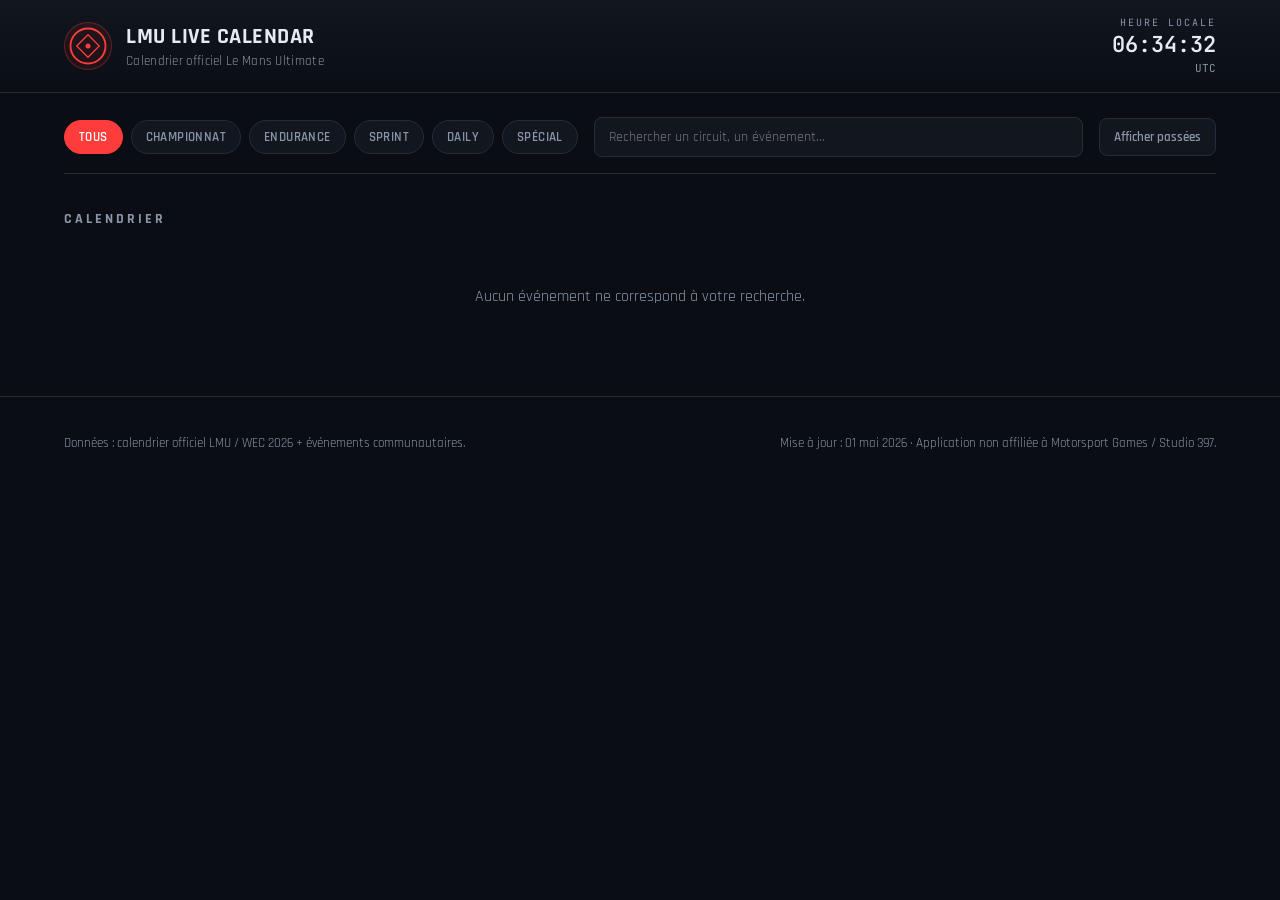
==== index.html @ 13e9e1bd "Add LMU live calendar web app Static single-page app showing official Le Mans Ultimate races (WEC ch" ====
<!DOCTYPE html>
<html lang="fr">
<head>
  <meta charset="UTF-8" />
  <meta name="viewport" content="width=device-width, initial-scale=1.0" />
  <title>LMU Live Calendar — Le Mans Ultimate</title>
  <meta name="description" content="Calendrier live des courses officielles Le Mans Ultimate : championnats, endurance, daily, événements spéciaux." />
  <link rel="stylesheet" href="styles.css" />
  <link rel="preconnect" href="https://fonts.googleapis.com" />
  <link rel="preconnect" href="https://fonts.gstatic.com" crossorigin />
  <link href="https://fonts.googleapis.com/css2?family=Rajdhani:wght@400;500;600;700&family=JetBrains+Mono:wght@400;600&display=swap" rel="stylesheet" />
</head>
<body>
  <header class="site-header">
    <div class="container header-inner">
      <div class="brand">
        <div class="brand-logo" aria-hidden="true">
          <svg viewBox="0 0 64 64" width="40" height="40">
            <circle cx="32" cy="32" r="28" fill="none" stroke="currentColor" stroke-width="3"/>
            <path d="M14 32 L32 14 L50 32 L32 50 Z" fill="none" stroke="currentColor" stroke-width="2"/>
            <circle cx="32" cy="32" r="4" fill="currentColor"/>
          </svg>
        </div>
        <div class="brand-text">
          <h1>LMU Live Calendar</h1>
          <p class="tagline">Calendrier officiel Le Mans Ultimate</p>
        </div>
      </div>

      <div class="header-meta">
        <div class="clock" id="liveClock">
          <span class="clock-label">HEURE LOCALE</span>
          <span class="clock-time" id="clockTime">--:--:--</span>
          <span class="clock-tz" id="clockTz">UTC</span>
        </div>
      </div>
    </div>
  </header>

  <section class="live-banner" id="liveBanner" hidden>
    <div class="container live-banner-inner">
      <span class="live-dot"></span>
      <strong>EN DIRECT :</strong>
      <span id="liveTitle"></span>
      <a class="live-link" id="liveLink" href="#" >Voir les détails →</a>
    </div>
  </section>

  <main class="container">
    <section class="controls">
      <div class="filters" role="tablist" aria-label="Filtrer par catégorie">
        <button class="filter active" data-filter="all">Tous</button>
        <button class="filter" data-filter="championship">Championnat</button>
        <button class="filter" data-filter="endurance">Endurance</button>
        <button class="filter" data-filter="sprint">Sprint</button>
        <button class="filter" data-filter="daily">Daily</button>
        <button class="filter" data-filter="special">Spécial</button>
      </div>

      <div class="search">
        <input type="search" id="searchInput" placeholder="Rechercher un circuit, un événement..." aria-label="Recherche" />
      </div>

      <div class="view-toggle">
        <button id="toggleView" class="view-btn" aria-pressed="false">
          <span class="view-on">Afficher passées</span>
        </button>
      </div>
    </section>

    <section class="next-up" id="nextUp" aria-live="polite">
      <!-- Highlight de la prochaine course majeure -->
    </section>

    <section class="calendar">
      <h2 class="section-title">Calendrier</h2>
      <div id="eventsList" class="events-list">
        <p class="loading">Chargement du calendrier…</p>
      </div>
    </section>
  </main>

  <footer class="site-footer">
    <div class="container footer-inner">
      <p>Données : calendrier officiel LMU / WEC 2026 + événements communautaires.</p>
      <p class="muted">Mise à jour : <span id="lastUpdated">—</span> · Application non affiliée à Motorsport Games / Studio 397.</p>
    </div>
  </footer>

  <script src="app.js"></script>
</body>
</html>
---- styles.css ----
:root {
  --bg: #0a0e14;
  --bg-2: #11161f;
  --bg-3: #1a212e;
  --border: #232c3d;
  --text: #e6ebf2;
  --muted: #8a95a8;
  --accent: #ff3c3c;
  --accent-2: #ffb84d;
  --green: #3ddc84;
  --blue: #4da3ff;
  --purple: #b87cff;
  --shadow: 0 8px 24px rgba(0,0,0,0.35);
  --radius: 12px;
}

* { box-sizing: border-box; }

html, body {
  margin: 0;
  padding: 0;
  background: var(--bg);
  color: var(--text);
  font-family: 'Rajdhani', system-ui, -apple-system, Segoe UI, Roboto, sans-serif;
  font-size: 16px;
  line-height: 1.4;
  min-height: 100vh;
}

.container {
  max-width: 1200px;
  margin: 0 auto;
  padding: 0 24px;
}

/* ---------- Header ---------- */
.site-header {
  background: linear-gradient(180deg, #11161f 0%, #0a0e14 100%);
  border-bottom: 1px solid var(--border);
  position: sticky;
  top: 0;
  z-index: 50;
  backdrop-filter: blur(8px);
}

.header-inner {
  display: flex;
  align-items: center;
  justify-content: space-between;
  padding: 16px 24px;
  gap: 24px;
}

.brand {
  display: flex;
  align-items: center;
  gap: 14px;
}

.brand-logo {
  color: var(--accent);
  display: grid;
  place-items: center;
  width: 48px;
  height: 48px;
  background: rgba(255, 60, 60, 0.08);
  border: 1px solid rgba(255, 60, 60, 0.3);
  border-radius: 50%;
}

.brand h1 {
  margin: 0;
  font-size: 22px;
  font-weight: 700;
  letter-spacing: 0.5px;
  text-transform: uppercase;
}

.tagline {
  margin: 0;
  color: var(--muted);
  font-size: 13px;
  letter-spacing: 0.3px;
}

.clock {
  display: flex;
  flex-direction: column;
  align-items: flex-end;
  font-family: 'JetBrains Mono', monospace;
}

.clock-label {
  font-size: 10px;
  letter-spacing: 2px;
  color: var(--muted);
}

.clock-time {
  font-size: 22px;
  font-weight: 600;
  color: var(--text);
}

.clock-tz {
  font-size: 11px;
  color: var(--muted);
}

/* ---------- Live banner ---------- */
.live-banner {
  background: linear-gradient(90deg, rgba(255,60,60,0.18), rgba(255,60,60,0));
  border-bottom: 1px solid rgba(255,60,60,0.4);
}

.live-banner-inner {
  display: flex;
  align-items: center;
  gap: 12px;
  padding: 12px 24px;
  font-size: 15px;
}

.live-dot {
  width: 10px;
  height: 10px;
  border-radius: 50%;
  background: var(--accent);
  box-shadow: 0 0 0 0 rgba(255,60,60,0.7);
  animation: pulse 1.6s infinite;
}

@keyframes pulse {
  0%   { box-shadow: 0 0 0 0 rgba(255,60,60,0.7); }
  70%  { box-shadow: 0 0 0 14px rgba(255,60,60,0); }
  100% { box-shadow: 0 0 0 0 rgba(255,60,60,0); }
}

.live-link {
  margin-left: auto;
  color: var(--accent-2);
  text-decoration: none;
  font-weight: 600;
}

.live-link:hover { text-decoration: underline; }

/* ---------- Controls ---------- */
.controls {
  display: flex;
  flex-wrap: wrap;
  gap: 16px;
  align-items: center;
  padding: 24px 0 16px;
  border-bottom: 1px solid var(--border);
}

.filters {
  display: flex;
  flex-wrap: wrap;
  gap: 8px;
}

.filter {
  background: var(--bg-2);
  color: var(--muted);
  border: 1px solid var(--border);
  padding: 8px 14px;
  border-radius: 999px;
  cursor: pointer;
  font-family: inherit;
  font-weight: 600;
  font-size: 13px;
  letter-spacing: 0.4px;
  text-transform: uppercase;
  transition: all 0.15s ease;
}

.filter:hover {
  color: var(--text);
  border-color: var(--accent);
}

.filter.active {
  background: var(--accent);
  color: white;
  border-color: var(--accent);
}

.search {
  flex: 1;
  min-width: 220px;
}

.search input {
  width: 100%;
  background: var(--bg-2);
  border: 1px solid var(--border);
  color: var(--text);
  padding: 10px 14px;
  border-radius: 8px;
  font-family: inherit;
  font-size: 14px;
}

.search input:focus {
  outline: none;
  border-color: var(--accent);
}

.view-btn {
  background: var(--bg-2);
  color: var(--muted);
  border: 1px solid var(--border);
  padding: 10px 14px;
  border-radius: 8px;
  font-family: inherit;
  font-weight: 600;
  font-size: 13px;
  cursor: pointer;
  transition: all 0.15s ease;
}

.view-btn:hover { color: var(--text); }

.view-btn[aria-pressed="true"] {
  background: var(--bg-3);
  color: var(--text);
}

/* ---------- Next up ---------- */
.next-up {
  margin: 24px 0 8px;
}

.featured-card {
  background:
    linear-gradient(135deg, rgba(255,60,60,0.10), rgba(77,163,255,0.06)),
    var(--bg-2);
  border: 1px solid var(--border);
  border-radius: var(--radius);
  padding: 24px;
  display: grid;
  grid-template-columns: 1fr auto;
  gap: 24px;
  align-items: center;
  box-shadow: var(--shadow);
}

.featured-label {
  display: inline-block;
  font-size: 11px;
  letter-spacing: 2.5px;
  color: var(--accent-2);
  margin-bottom: 8px;
}

.featured-title {
  margin: 0 0 6px;
  font-size: 28px;
  font-weight: 700;
  letter-spacing: 0.5px;
}

.featured-meta {
  color: var(--muted);
  font-size: 15px;
  display: flex;
  flex-wrap: wrap;
  gap: 16px;
}

.featured-meta span::before {
  content: "•";
  margin-right: 8px;
  color: var(--accent);
}

.featured-meta span:first-child::before { display: none; }

.countdown {
  display: flex;
  gap: 10px;
}

.countdown-unit {
  background: var(--bg-3);
  border: 1px solid var(--border);
  border-radius: 10px;
  padding: 12px 14px;
  text-align: center;
  min-width: 64px;
  font-family: 'JetBrains Mono', monospace;
}

.countdown-value {
  display: block;
  font-size: 28px;
  font-weight: 600;
  color: var(--text);
  line-height: 1;
}

.countdown-label {
  display: block;
  font-size: 10px;
  letter-spacing: 1.5px;
  color: var(--muted);
  margin-top: 6px;
}

/* ---------- Calendar list ---------- */
.section-title {
  font-size: 14px;
  letter-spacing: 3px;
  text-transform: uppercase;
  color: var(--muted);
  margin: 36px 0 16px;
}

.events-list {
  display: grid;
  gap: 12px;
  padding-bottom: 48px;
}

.event {
  background: var(--bg-2);
  border: 1px solid var(--border);
  border-radius: var(--radius);
  padding: 18px 20px;
  display: grid;
  grid-template-columns: 90px 1fr auto;
  gap: 20px;
  align-items: center;
  transition: transform 0.15s ease, border-color 0.15s ease;
}

.event:hover {
  transform: translateY(-1px);
  border-color: var(--accent);
}

.event.live {
  border-color: var(--accent);
  background: linear-gradient(90deg, rgba(255,60,60,0.10), var(--bg-2) 30%);
}

.event.past {
  opacity: 0.55;
}

.event-date {
  text-align: center;
  font-family: 'JetBrains Mono', monospace;
  border-right: 1px solid var(--border);
  padding-right: 20px;
}

.event-date .day {
  display: block;
  font-size: 32px;
  font-weight: 600;
  line-height: 1;
}

.event-date .month {
  display: block;
  font-size: 12px;
  text-transform: uppercase;
  letter-spacing: 2px;
  color: var(--muted);
  margin-top: 6px;
}

.event-date .year {
  display: block;
  font-size: 11px;
  color: var(--muted);
  margin-top: 4px;
}

.event-body { min-width: 0; }

.event-name {
  margin: 0 0 6px;
  font-size: 18px;
  font-weight: 600;
  letter-spacing: 0.3px;
}

.event-meta {
  display: flex;
  flex-wrap: wrap;
  gap: 12px;
  font-size: 13px;
  color: var(--muted);
}

.event-meta strong { color: var(--text); font-weight: 600; }

.event-aside {
  display: flex;
  flex-direction: column;
  gap: 8px;
  align-items: flex-end;
  min-width: 140px;
}

.badge {
  display: inline-block;
  padding: 4px 10px;
  border-radius: 999px;
  font-size: 11px;
  font-weight: 700;
  letter-spacing: 1.5px;
  text-transform: uppercase;
  border: 1px solid;
}

.badge.championship { color: var(--accent); border-color: rgba(255,60,60,0.4); background: rgba(255,60,60,0.08); }
.badge.endurance    { color: var(--accent-2); border-color: rgba(255,184,77,0.4); background: rgba(255,184,77,0.08); }
.badge.sprint       { color: var(--blue); border-color: rgba(77,163,255,0.4); background: rgba(77,163,255,0.08); }
.badge.daily        { color: var(--green); border-color: rgba(61,220,132,0.4); background: rgba(61,220,132,0.08); }
.badge.special      { color: var(--purple); border-color: rgba(184,124,255,0.4); background: rgba(184,124,255,0.08); }

.event-time {
  font-family: 'JetBrains Mono', monospace;
  font-size: 14px;
  color: var(--text);
}

.event-status {
  font-size: 11px;
  letter-spacing: 1.5px;
  text-transform: uppercase;
  color: var(--muted);
}

.event.live .event-status {
  color: var(--accent);
  font-weight: 700;
}

.event.live .event-status::before {
  content: "● ";
  animation: blink 1.2s infinite;
}

@keyframes blink {
  0%, 50% { opacity: 1; }
  51%, 100% { opacity: 0.2; }
}

/* ---------- Footer ---------- */
.site-footer {
  border-top: 1px solid var(--border);
  margin-top: auto;
  padding: 24px 0;
}

.footer-inner {
  display: flex;
  justify-content: space-between;
  flex-wrap: wrap;
  gap: 8px;
  font-size: 13px;
  color: var(--muted);
}

.muted { color: var(--muted); }

.loading { color: var(--muted); padding: 24px; text-align: center; }

/* ---------- Responsive ---------- */
@media (max-width: 720px) {
  .header-inner { flex-direction: column; align-items: flex-start; gap: 12px; }
  .clock { align-items: flex-start; }
  .featured-card { grid-template-columns: 1fr; }
  .countdown { justify-content: flex-start; flex-wrap: wrap; }
  .event { grid-template-columns: 1fr; gap: 12px; }
  .event-date { display: flex; gap: 12px; align-items: baseline; border-right: none; border-bottom: 1px solid var(--border); padding: 0 0 8px; text-align: left; }
  .event-date .day { font-size: 22px; }
  .event-aside { align-items: flex-start; }
  .featured-title { font-size: 22px; }
}
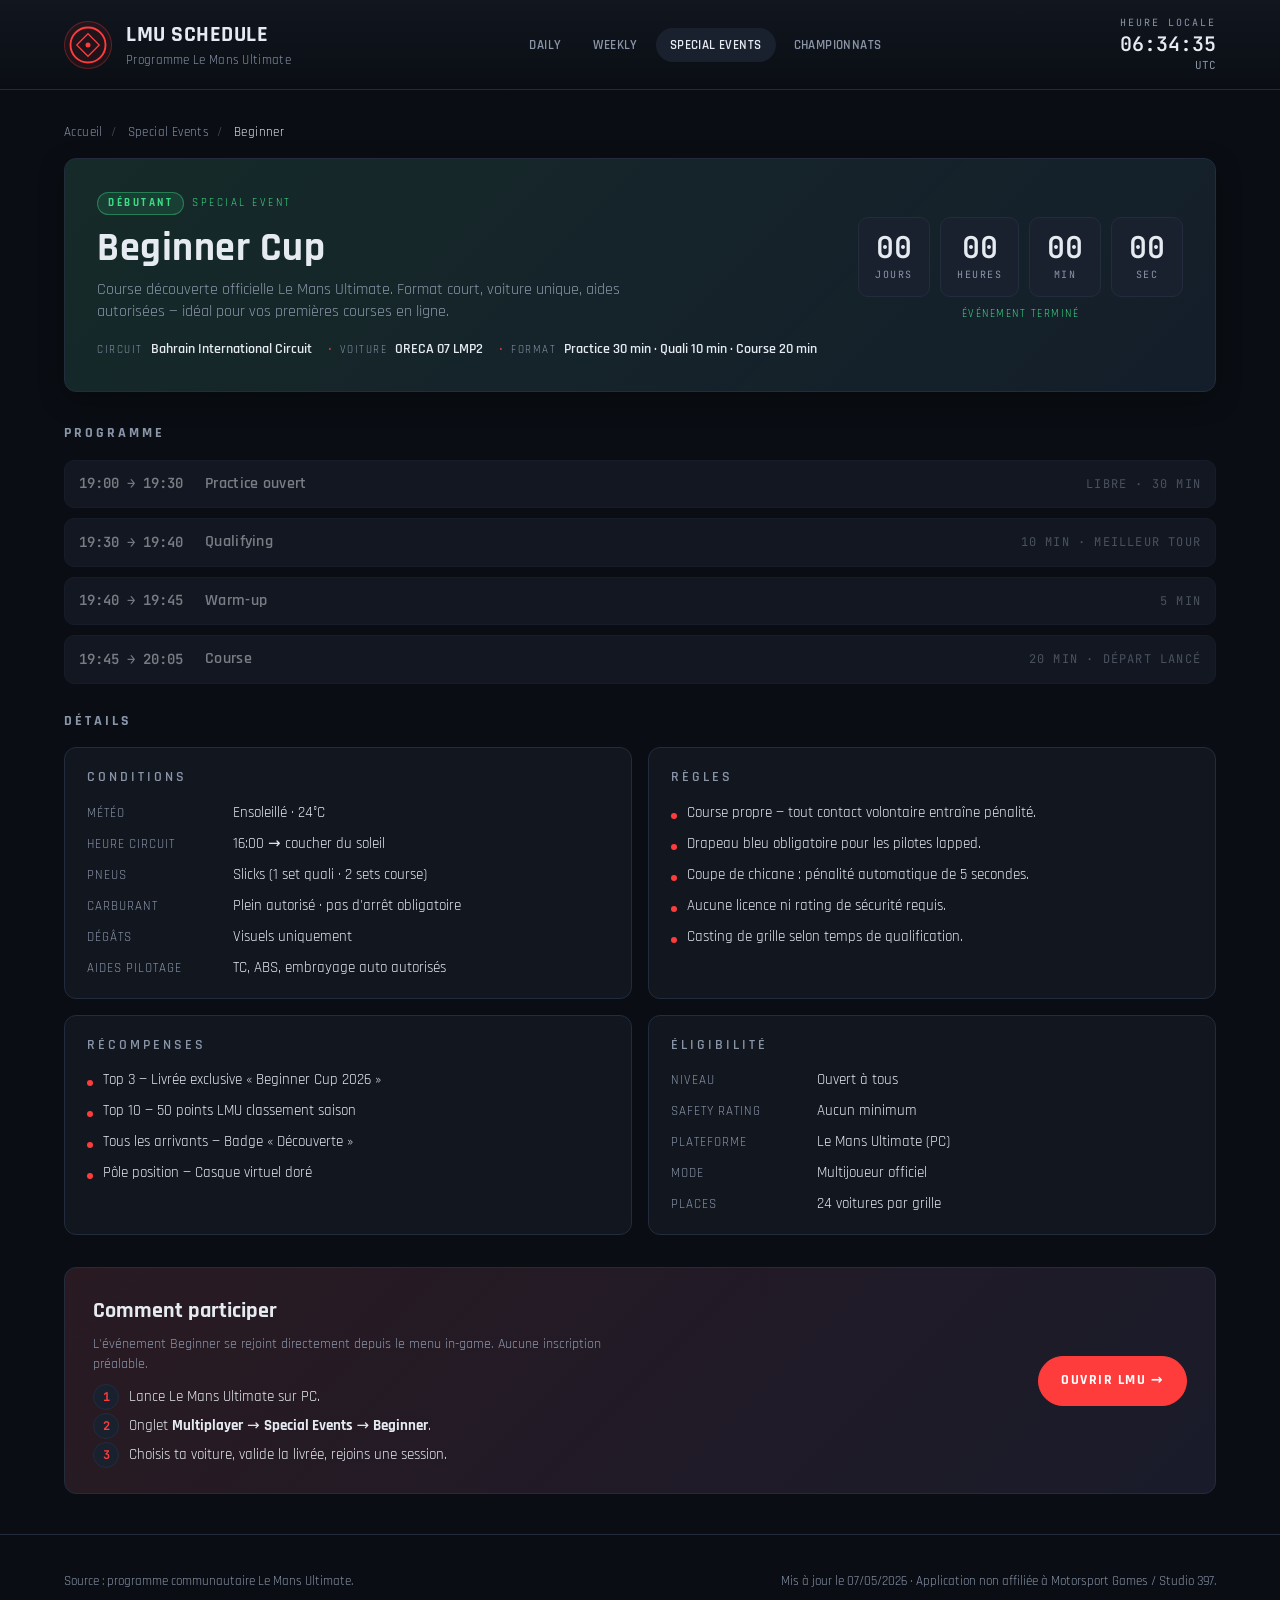
==== commit 4b15545e: "Recast index.html as Beginner special-event page Single-event landing replacing the calendar list: h" ====
--- a/index.html
+++ b/index.html
@@ -1,92 +1,501 @@
 <!DOCTYPE html>
 <html lang="fr">
 <head>
-  <meta charset="UTF-8" />
-  <meta name="viewport" content="width=device-width, initial-scale=1.0" />
-  <title>LMU Live Calendar — Le Mans Ultimate</title>
-  <meta name="description" content="Calendrier live des courses officielles Le Mans Ultimate : championnats, endurance, daily, événements spéciaux." />
-  <link rel="stylesheet" href="styles.css" />
-  <link rel="preconnect" href="https://fonts.googleapis.com" />
-  <link rel="preconnect" href="https://fonts.gstatic.com" crossorigin />
-  <link href="https://fonts.googleapis.com/css2?family=Rajdhani:wght@400;500;600;700&family=JetBrains+Mono:wght@400;600&display=swap" rel="stylesheet" />
+<meta charset="UTF-8" />
+<meta name="viewport" content="width=device-width, initial-scale=1.0" />
+<title>Beginner — Special Event · LMU Schedule</title>
+<meta name="description" content="Special Event Beginner pour Le Mans Ultimate : programme, règles, conditions et récompenses de la course découverte officielle." />
+<link rel="preconnect" href="https://fonts.googleapis.com" />
+<link rel="preconnect" href="https://fonts.gstatic.com" crossorigin />
+<link href="https://fonts.googleapis.com/css2?family=Rajdhani:wght@400;500;600;700&family=JetBrains+Mono:wght@400;600&display=swap" rel="stylesheet" />
+<style>
+
+:root {
+  --bg: #0a0e14;
+  --bg-2: #11161f;
+  --bg-3: #1a212e;
+  --border: #232c3d;
+  --text: #e6ebf2;
+  --muted: #8a95a8;
+  --accent: #ff3c3c;
+  --accent-2: #ffb84d;
+  --green: #3ddc84;
+  --blue: #4da3ff;
+  --purple: #b87cff;
+  --shadow: 0 8px 24px rgba(0,0,0,0.35);
+  --radius: 12px;
+}
+* { box-sizing: border-box; }
+html, body {
+  margin: 0; padding: 0;
+  background: var(--bg); color: var(--text);
+  font-family: 'Rajdhani', system-ui, -apple-system, Segoe UI, Roboto, sans-serif;
+  font-size: 16px; line-height: 1.4; min-height: 100vh;
+}
+.container { max-width: 1200px; margin: 0 auto; padding: 0 24px; }
+
+.site-header {
+  background: linear-gradient(180deg, #11161f 0%, #0a0e14 100%);
+  border-bottom: 1px solid var(--border);
+  position: sticky; top: 0; z-index: 50;
+  backdrop-filter: blur(8px);
+}
+.header-inner { display: flex; align-items: center; justify-content: space-between; padding: 16px 24px; gap: 24px; }
+.brand { display: flex; align-items: center; gap: 14px; text-decoration: none; color: inherit; }
+.brand-logo {
+  color: var(--accent);
+  display: grid; place-items: center;
+  width: 48px; height: 48px;
+  background: rgba(255, 60, 60, 0.08);
+  border: 1px solid rgba(255, 60, 60, 0.3);
+  border-radius: 50%;
+}
+.brand h1 { margin: 0; font-size: 22px; font-weight: 700; letter-spacing: 0.5px; text-transform: uppercase; }
+.tagline { margin: 0; color: var(--muted); font-size: 13px; letter-spacing: 0.3px; }
+
+.nav { display: flex; gap: 4px; align-items: center; }
+.nav a {
+  color: var(--muted); text-decoration: none;
+  padding: 8px 14px; border-radius: 999px;
+  font-weight: 600; font-size: 13px; letter-spacing: 0.4px; text-transform: uppercase;
+  transition: all 0.15s ease;
+}
+.nav a:hover { color: var(--text); }
+.nav a.active { background: var(--bg-3); color: var(--text); }
+
+.clock { display: flex; flex-direction: column; align-items: flex-end; font-family: 'JetBrains Mono', monospace; }
+.clock-label { font-size: 10px; letter-spacing: 2px; color: var(--muted); }
+.clock-time { font-size: 20px; font-weight: 600; color: var(--text); }
+.clock-tz { font-size: 11px; color: var(--muted); }
+
+.live-banner { background: linear-gradient(90deg, rgba(255,60,60,0.18), rgba(255,60,60,0)); border-bottom: 1px solid rgba(255,60,60,0.4); }
+.live-banner-inner { display: flex; align-items: center; gap: 12px; padding: 12px 24px; font-size: 15px; }
+.live-dot { width: 10px; height: 10px; border-radius: 50%; background: var(--accent); box-shadow: 0 0 0 0 rgba(255,60,60,0.7); animation: pulse 1.6s infinite; }
+@keyframes pulse {
+  0%   { box-shadow: 0 0 0 0 rgba(255,60,60,0.7); }
+  70%  { box-shadow: 0 0 0 14px rgba(255,60,60,0); }
+  100% { box-shadow: 0 0 0 0 rgba(255,60,60,0); }
+}
+
+.breadcrumb { padding: 20px 0 0; font-size: 13px; color: var(--muted); letter-spacing: 0.4px; }
+.breadcrumb a { color: var(--muted); text-decoration: none; }
+.breadcrumb a:hover { color: var(--text); }
+.breadcrumb .sep { margin: 0 8px; opacity: 0.5; }
+.breadcrumb .here { color: var(--text); }
+
+.hero {
+  margin: 16px 0 32px;
+  background: linear-gradient(135deg, rgba(61,220,132,0.10), rgba(77,163,255,0.05)), var(--bg-2);
+  border: 1px solid var(--border); border-radius: var(--radius);
+  padding: 32px;
+  display: grid; grid-template-columns: 1fr auto;
+  gap: 32px; align-items: center; box-shadow: var(--shadow);
+}
+.hero-label {
+  display: inline-flex; align-items: center; gap: 8px;
+  font-size: 11px; letter-spacing: 2.5px; color: var(--green);
+  margin-bottom: 12px;
+}
+.hero-label .badge-level {
+  padding: 3px 10px; border-radius: 999px;
+  background: rgba(61,220,132,0.12); border: 1px solid rgba(61,220,132,0.4);
+  color: var(--green); font-weight: 700;
+}
+.hero-title { margin: 0 0 8px; font-size: 40px; font-weight: 700; letter-spacing: 0.5px; line-height: 1.1; }
+.hero-sub { margin: 0 0 16px; color: var(--muted); font-size: 16px; max-width: 560px; }
+.hero-meta { color: var(--text); font-size: 14px; display: flex; flex-wrap: wrap; gap: 16px; }
+.hero-meta span::before { content: "•"; margin-right: 8px; color: var(--accent); }
+.hero-meta span:first-child::before { display: none; }
+.hero-meta strong { color: var(--text); font-weight: 600; }
+.hero-meta .label { color: var(--muted); margin-right: 4px; text-transform: uppercase; font-size: 11px; letter-spacing: 1.5px; }
+
+.countdown { display: flex; gap: 10px; }
+.countdown-unit {
+  background: var(--bg-3); border: 1px solid var(--border);
+  border-radius: 10px; padding: 14px 16px;
+  text-align: center; min-width: 72px;
+  font-family: 'JetBrains Mono', monospace;
+}
+.countdown-value { display: block; font-size: 30px; font-weight: 600; color: var(--text); line-height: 1; }
+.countdown-label { display: block; font-size: 10px; letter-spacing: 1.5px; color: var(--muted); margin-top: 6px; }
+.countdown-caption { font-size: 11px; letter-spacing: 1.5px; color: var(--muted); text-align: center; margin-top: 10px; text-transform: uppercase; }
+.hero.live { border-color: var(--accent); background: linear-gradient(135deg, rgba(255,60,60,0.14), rgba(255,184,77,0.05)), var(--bg-2); }
+.hero.live .hero-label { color: var(--accent); }
+.hero.live .hero-label .badge-level { color: var(--accent); background: rgba(255,60,60,0.10); border-color: rgba(255,60,60,0.4); }
+.hero.ended .countdown-caption { color: var(--green); }
+
+.grid {
+  display: grid; gap: 16px;
+  grid-template-columns: repeat(2, 1fr);
+  margin-bottom: 32px;
+}
+.info-card {
+  background: var(--bg-2); border: 1px solid var(--border);
+  border-radius: var(--radius); padding: 20px 22px;
+}
+.info-card h2 {
+  margin: 0 0 14px; font-size: 14px;
+  letter-spacing: 3px; text-transform: uppercase; color: var(--muted);
+  font-weight: 600;
+}
+.info-card ul { list-style: none; padding: 0; margin: 0; display: grid; gap: 10px; }
+.info-card li { display: flex; gap: 10px; align-items: baseline; font-size: 15px; }
+.info-card li::before {
+  content: ""; width: 6px; height: 6px; border-radius: 50%;
+  background: var(--accent); flex: 0 0 auto;
+  transform: translateY(2px);
+}
+.info-card .k { color: var(--muted); min-width: 130px; font-size: 13px; text-transform: uppercase; letter-spacing: 1px; }
+.info-card .v { color: var(--text); }
+.info-card.kv li::before { display: none; }
+.info-card.kv li { gap: 16px; }
+
+.sessions { list-style: none; padding: 0; margin: 0; display: grid; gap: 10px; }
+.session {
+  display: grid; grid-template-columns: 110px 1fr auto;
+  gap: 16px; align-items: center;
+  background: var(--bg-3); border: 1px solid var(--border);
+  border-radius: 10px; padding: 12px 14px;
+  font-family: 'JetBrains Mono', monospace; font-size: 14px;
+  transition: border-color 0.15s ease;
+}
+.session.live { border-color: var(--accent); background: linear-gradient(90deg, rgba(255,60,60,0.10), var(--bg-3) 30%); }
+.session.past { opacity: 0.5; }
+.session-time { color: var(--text); font-weight: 600; }
+.session-name { font-family: 'Rajdhani', sans-serif; font-weight: 600; font-size: 16px; letter-spacing: 0.3px; }
+.session-meta { color: var(--muted); font-size: 12px; text-transform: uppercase; letter-spacing: 1.2px; text-align: right; }
+.session.live .session-meta { color: var(--accent); font-weight: 700; }
+
+.cta {
+  background: linear-gradient(135deg, rgba(255,60,60,0.10), rgba(184,124,255,0.05)), var(--bg-2);
+  border: 1px solid var(--border); border-radius: var(--radius);
+  padding: 28px; margin-bottom: 40px;
+  display: grid; grid-template-columns: 1fr auto;
+  gap: 24px; align-items: center;
+}
+.cta h2 { margin: 0 0 8px; font-size: 22px; }
+.cta p { margin: 0; color: var(--muted); font-size: 14px; max-width: 520px; }
+.cta-btn {
+  display: inline-flex; align-items: center; gap: 8px;
+  background: var(--accent); color: white;
+  border: 1px solid var(--accent);
+  padding: 14px 22px; border-radius: 999px;
+  font-family: inherit; font-weight: 700; font-size: 14px;
+  letter-spacing: 1.5px; text-transform: uppercase;
+  text-decoration: none; transition: transform 0.15s ease, box-shadow 0.15s ease;
+}
+.cta-btn:hover { transform: translateY(-1px); box-shadow: 0 8px 20px rgba(255,60,60,0.30); }
+
+.steps { list-style: none; padding: 0; margin: 12px 0 0; display: grid; gap: 8px; counter-reset: step; }
+.steps li {
+  position: relative; padding-left: 36px;
+  font-size: 15px; color: var(--text);
+  counter-increment: step;
+}
+.steps li::before {
+  content: counter(step);
+  position: absolute; left: 0; top: -2px;
+  width: 24px; height: 24px;
+  display: grid; place-items: center;
+  background: var(--bg-3); border: 1px solid var(--border);
+  border-radius: 50%; font-size: 12px; color: var(--accent);
+  font-family: 'JetBrains Mono', monospace; font-weight: 700;
+}
+
+.section-title { font-size: 14px; letter-spacing: 3px; text-transform: uppercase; color: var(--muted); margin: 28px 0 16px; }
+
+.site-footer { border-top: 1px solid var(--border); margin-top: auto; padding: 24px 0; }
+.footer-inner { display: flex; justify-content: space-between; flex-wrap: wrap; gap: 8px; font-size: 13px; color: var(--muted); }
+.muted { color: var(--muted); }
+
+@media (max-width: 820px) {
+  .header-inner { flex-direction: column; align-items: flex-start; gap: 12px; }
+  .nav { flex-wrap: wrap; }
+  .clock { align-items: flex-start; }
+  .hero { grid-template-columns: 1fr; padding: 24px; }
+  .hero-title { font-size: 30px; }
+  .countdown { justify-content: flex-start; flex-wrap: wrap; }
+  .grid { grid-template-columns: 1fr; }
+  .cta { grid-template-columns: 1fr; }
+  .session { grid-template-columns: 1fr; gap: 4px; text-align: left; }
+  .session-meta { text-align: left; }
+}
+
+</style>
 </head>
 <body>
-  <header class="site-header">
-    <div class="container header-inner">
-      <div class="brand">
-        <div class="brand-logo" aria-hidden="true">
-          <svg viewBox="0 0 64 64" width="40" height="40">
-            <circle cx="32" cy="32" r="28" fill="none" stroke="currentColor" stroke-width="3"/>
-            <path d="M14 32 L32 14 L50 32 L32 50 Z" fill="none" stroke="currentColor" stroke-width="2"/>
-            <circle cx="32" cy="32" r="4" fill="currentColor"/>
-          </svg>
-        </div>
-        <div class="brand-text">
-          <h1>LMU Live Calendar</h1>
-          <p class="tagline">Calendrier officiel Le Mans Ultimate</p>
-        </div>
+<header class="site-header">
+  <div class="container header-inner">
+    <a href="/" class="brand">
+      <div class="brand-logo" aria-hidden="true">
+        <svg viewBox="0 0 64 64" width="40" height="40">
+          <circle cx="32" cy="32" r="28" fill="none" stroke="currentColor" stroke-width="3"/>
+          <path d="M14 32 L32 14 L50 32 L32 50 Z" fill="none" stroke="currentColor" stroke-width="2"/>
+          <circle cx="32" cy="32" r="4" fill="currentColor"/>
+        </svg>
       </div>
-
-      <div class="header-meta">
-        <div class="clock" id="liveClock">
-          <span class="clock-label">HEURE LOCALE</span>
-          <span class="clock-time" id="clockTime">--:--:--</span>
-          <span class="clock-tz" id="clockTz">UTC</span>
-        </div>
+      <div class="brand-text">
+        <h1>LMU Schedule</h1>
+        <p class="tagline">Programme Le Mans Ultimate</p>
       </div>
-    </div>
-  </header>
-
-  <section class="live-banner" id="liveBanner" hidden>
-    <div class="container live-banner-inner">
-      <span class="live-dot"></span>
-      <strong>EN DIRECT :</strong>
-      <span id="liveTitle"></span>
-      <a class="live-link" id="liveLink" href="#" >Voir les détails →</a>
+    </a>
+    <nav class="nav" aria-label="Navigation principale">
+      <a href="#">Daily</a>
+      <a href="#">Weekly</a>
+      <a href="#" class="active">Special Events</a>
+      <a href="#">Championnats</a>
+    </nav>
+    <div class="clock" id="liveClock">
+      <span class="clock-label">HEURE LOCALE</span>
+      <span class="clock-time" id="clockTime">--:--:--</span>
+      <span class="clock-tz" id="clockTz">UTC</span>
+    </div>
+  </div>
+</header>
+
+<section class="live-banner" id="liveBanner" hidden>
+  <div class="container live-banner-inner">
+    <span class="live-dot"></span>
+    <strong>EN DIRECT :</strong>
+    <span id="liveTitle"></span>
+  </div>
+</section>
+
+<main class="container">
+  <p class="breadcrumb">
+    <a href="#">Accueil</a><span class="sep">/</span>
+    <a href="#">Special Events</a><span class="sep">/</span>
+    <span class="here">Beginner</span>
+  </p>
+
+  <section class="hero" id="hero">
+    <div class="hero-body">
+      <div class="hero-label">
+        <span class="badge-level">DÉBUTANT</span>
+        SPECIAL EVENT
+      </div>
+      <h1 class="hero-title" id="eventTitle">Beginner Cup</h1>
+      <p class="hero-sub" id="eventSub">
+        Course découverte officielle Le Mans Ultimate. Format court, voiture unique, aides autorisées —
+        idéal pour vos premières courses en ligne.
+      </p>
+      <div class="hero-meta">
+        <span><span class="label">Circuit</span> <strong id="metaTrack">Bahrain International Circuit</strong></span>
+        <span><span class="label">Voiture</span> <strong id="metaCar">ORECA 07 LMP2</strong></span>
+        <span><span class="label">Format</span> <strong id="metaFormat">Practice 30 min · Quali 10 min · Course 20 min</strong></span>
+      </div>
+    </div>
+    <div class="hero-aside">
+      <div class="countdown" id="countdown">
+        <div class="countdown-unit"><span class="countdown-value" data-cd="days">--</span><span class="countdown-label">JOURS</span></div>
+        <div class="countdown-unit"><span class="countdown-value" data-cd="hours">--</span><span class="countdown-label">HEURES</span></div>
+        <div class="countdown-unit"><span class="countdown-value" data-cd="minutes">--</span><span class="countdown-label">MIN</span></div>
+        <div class="countdown-unit"><span class="countdown-value" data-cd="seconds">--</span><span class="countdown-label">SEC</span></div>
+      </div>
+      <p class="countdown-caption" id="countdownCaption">DÉBUT DE L'ÉVÉNEMENT</p>
     </div>
   </section>
 
-  <main class="container">
-    <section class="controls">
-      <div class="filters" role="tablist" aria-label="Filtrer par catégorie">
-        <button class="filter active" data-filter="all">Tous</button>
-        <button class="filter" data-filter="championship">Championnat</button>
-        <button class="filter" data-filter="endurance">Endurance</button>
-        <button class="filter" data-filter="sprint">Sprint</button>
-        <button class="filter" data-filter="daily">Daily</button>
-        <button class="filter" data-filter="special">Spécial</button>
-      </div>
-
-      <div class="search">
-        <input type="search" id="searchInput" placeholder="Rechercher un circuit, un événement..." aria-label="Recherche" />
-      </div>
-
-      <div class="view-toggle">
-        <button id="toggleView" class="view-btn" aria-pressed="false">
-          <span class="view-on">Afficher passées</span>
-        </button>
-      </div>
-    </section>
-
-    <section class="next-up" id="nextUp" aria-live="polite">
-      <!-- Highlight de la prochaine course majeure -->
-    </section>
-
-    <section class="calendar">
-      <h2 class="section-title">Calendrier</h2>
-      <div id="eventsList" class="events-list">
-        <p class="loading">Chargement du calendrier…</p>
-      </div>
-    </section>
-  </main>
-
-  <footer class="site-footer">
-    <div class="container footer-inner">
-      <p>Données : calendrier officiel LMU / WEC 2026 + événements communautaires.</p>
-      <p class="muted">Mise à jour : <span id="lastUpdated">—</span> · Application non affiliée à Motorsport Games / Studio 397.</p>
-    </div>
-  </footer>
-
-  <script src="app.js"></script>
+  <h2 class="section-title">Programme</h2>
+  <ul class="sessions" id="sessions"></ul>
+
+  <h2 class="section-title">Détails</h2>
+  <div class="grid">
+    <div class="info-card kv">
+      <h2>Conditions</h2>
+      <ul>
+        <li><span class="k">Météo</span><span class="v">Ensoleillé · 24°C</span></li>
+        <li><span class="k">Heure circuit</span><span class="v">16:00 → coucher du soleil</span></li>
+        <li><span class="k">Pneus</span><span class="v">Slicks (1 set quali · 2 sets course)</span></li>
+        <li><span class="k">Carburant</span><span class="v">Plein autorisé · pas d'arrêt obligatoire</span></li>
+        <li><span class="k">Dégâts</span><span class="v">Visuels uniquement</span></li>
+        <li><span class="k">Aides pilotage</span><span class="v">TC, ABS, embrayage auto autorisés</span></li>
+      </ul>
+    </div>
+    <div class="info-card">
+      <h2>Règles</h2>
+      <ul>
+        <li>Course propre — tout contact volontaire entraîne pénalité.</li>
+        <li>Drapeau bleu obligatoire pour les pilotes lapped.</li>
+        <li>Coupe de chicane : pénalité automatique de 5 secondes.</li>
+        <li>Aucune licence ni rating de sécurité requis.</li>
+        <li>Casting de grille selon temps de qualification.</li>
+      </ul>
+    </div>
+    <div class="info-card">
+      <h2>Récompenses</h2>
+      <ul>
+        <li>Top 3 — Livrée exclusive « Beginner Cup 2026 »</li>
+        <li>Top 10 — 50 points LMU classement saison</li>
+        <li>Tous les arrivants — Badge « Découverte »</li>
+        <li>Pôle position — Casque virtuel doré</li>
+      </ul>
+    </div>
+    <div class="info-card kv">
+      <h2>Éligibilité</h2>
+      <ul>
+        <li><span class="k">Niveau</span><span class="v">Ouvert à tous</span></li>
+        <li><span class="k">Safety Rating</span><span class="v">Aucun minimum</span></li>
+        <li><span class="k">Plateforme</span><span class="v">Le Mans Ultimate (PC)</span></li>
+        <li><span class="k">Mode</span><span class="v">Multijoueur officiel</span></li>
+        <li><span class="k">Places</span><span class="v">24 voitures par grille</span></li>
+      </ul>
+    </div>
+  </div>
+
+  <section class="cta">
+    <div>
+      <h2>Comment participer</h2>
+      <p>L'événement Beginner se rejoint directement depuis le menu in-game. Aucune inscription préalable.</p>
+      <ol class="steps">
+        <li>Lance Le Mans Ultimate sur PC.</li>
+        <li>Onglet <strong>Multiplayer</strong> → <strong>Special Events</strong> → <strong>Beginner</strong>.</li>
+        <li>Choisis ta voiture, valide la livrée, rejoins une session.</li>
+      </ol>
+    </div>
+    <a class="cta-btn" href="https://lemansultimate.com/" target="_blank" rel="noopener noreferrer">
+      Ouvrir LMU →
+    </a>
+  </section>
+</main>
+
+<footer class="site-footer">
+  <div class="container footer-inner">
+    <p>Source : programme communautaire Le Mans Ultimate.</p>
+    <p class="muted">Mis à jour le <span id="lastUpdated">07/05/2026</span> · Application non affiliée à Motorsport Games / Studio 397.</p>
+  </div>
+</footer>
+
+<script type="application/json" id="eventData">{
+  "name": "Beginner Cup",
+  "track": "Bahrain International Circuit",
+  "car": "ORECA 07 LMP2",
+  "format": "Practice 30 min · Quali 10 min · Course 20 min",
+  "start": "2026-05-09T19:00:00Z",
+  "end":   "2026-05-09T20:05:00Z",
+  "sessions": [
+    { "name": "Practice ouvert", "start": "2026-05-09T19:00:00Z", "end": "2026-05-09T19:30:00Z", "meta": "Libre · 30 min" },
+    { "name": "Qualifying",      "start": "2026-05-09T19:30:00Z", "end": "2026-05-09T19:40:00Z", "meta": "10 min · meilleur tour" },
+    { "name": "Warm-up",         "start": "2026-05-09T19:40:00Z", "end": "2026-05-09T19:45:00Z", "meta": "5 min" },
+    { "name": "Course",          "start": "2026-05-09T19:45:00Z", "end": "2026-05-09T20:05:00Z", "meta": "20 min · départ lancé" }
+  ]
+}</script>
+<script>
+
+'use strict';
+
+const event = JSON.parse(document.getElementById('eventData').textContent);
+event.start = new Date(event.start);
+event.end   = new Date(event.end);
+event.sessions = event.sessions.map(s => ({
+  ...s,
+  start: new Date(s.start),
+  end:   new Date(s.end)
+}));
+
+function boot() {
+  startClock();
+  renderSessions();
+  tick();
+  setInterval(tick, 1000);
+}
+
+function startClock() {
+  const tzEl = document.getElementById('clockTz');
+  tzEl.textContent = Intl.DateTimeFormat().resolvedOptions().timeZone;
+}
+
+function tick() {
+  const now = new Date();
+  document.getElementById('clockTime').textContent =
+    now.toLocaleTimeString('fr-FR', { hour12: false });
+
+  const live   = now >= event.start && now <= event.end;
+  const ended  = now > event.end;
+  const target = live ? event.end : event.start;
+  const cd     = computeCountdown(target - now);
+
+  document.querySelector('[data-cd="days"]').textContent    = pad(cd.days);
+  document.querySelector('[data-cd="hours"]').textContent   = pad(cd.hours);
+  document.querySelector('[data-cd="minutes"]').textContent = pad(cd.minutes);
+  document.querySelector('[data-cd="seconds"]').textContent = pad(cd.seconds);
+
+  const hero = document.getElementById('hero');
+  hero.classList.toggle('live', live);
+  hero.classList.toggle('ended', ended);
+
+  const caption = document.getElementById('countdownCaption');
+  caption.textContent = ended
+    ? 'ÉVÉNEMENT TERMINÉ'
+    : live
+      ? 'FIN DE LA COURSE DANS'
+      : 'DÉBUT DE L’ÉVÉNEMENT';
+
+  const banner = document.getElementById('liveBanner');
+  if (live) {
+    banner.hidden = false;
+    document.getElementById('liveTitle').textContent =
+      `${event.name} — ${currentSessionName(now) || 'session en cours'}`;
+  } else {
+    banner.hidden = true;
+  }
+
+  updateSessionStates(now);
+}
+
+function renderSessions() {
+  const root = document.getElementById('sessions');
+  root.innerHTML = event.sessions.map((s, i) => `
+    <li class="session" data-idx="${i}">
+      <span class="session-time">${formatTimeRange(s.start, s.end)}</span>
+      <span class="session-name">${s.name}</span>
+      <span class="session-meta">${s.meta}</span>
+    </li>
+  `).join('');
+}
+
+function updateSessionStates(now) {
+  event.sessions.forEach((s, i) => {
+    const el = document.querySelector(`.session[data-idx="${i}"]`);
+    if (!el) return;
+    el.classList.toggle('live', now >= s.start && now <= s.end);
+    el.classList.toggle('past', now > s.end);
+    if (now >= s.start && now <= s.end) {
+      el.querySelector('.session-meta').textContent = `EN COURS · fin ${formatTime(s.end)}`;
+    } else {
+      el.querySelector('.session-meta').textContent = s.meta;
+    }
+  });
+}
+
+function currentSessionName(now) {
+  const s = event.sessions.find(x => now >= x.start && now <= x.end);
+  return s ? s.name : null;
+}
+
+function pad(n) { return String(n).padStart(2, '0'); }
+
+function computeCountdown(ms) {
+  if (ms < 0) ms = 0;
+  const s = Math.floor(ms / 1000);
+  return {
+    days:    Math.floor(s / 86400),
+    hours:   Math.floor((s % 86400) / 3600),
+    minutes: Math.floor((s % 3600) / 60),
+    seconds: s % 60
+  };
+}
+
+function formatTime(d) {
+  return d.toLocaleTimeString('fr-FR', { hour: '2-digit', minute: '2-digit' });
+}
+
+function formatTimeRange(a, b) {
+  return `${formatTime(a)} → ${formatTime(b)}`;
+}
+
+boot();
+
+</script>
 </body>
 </html>
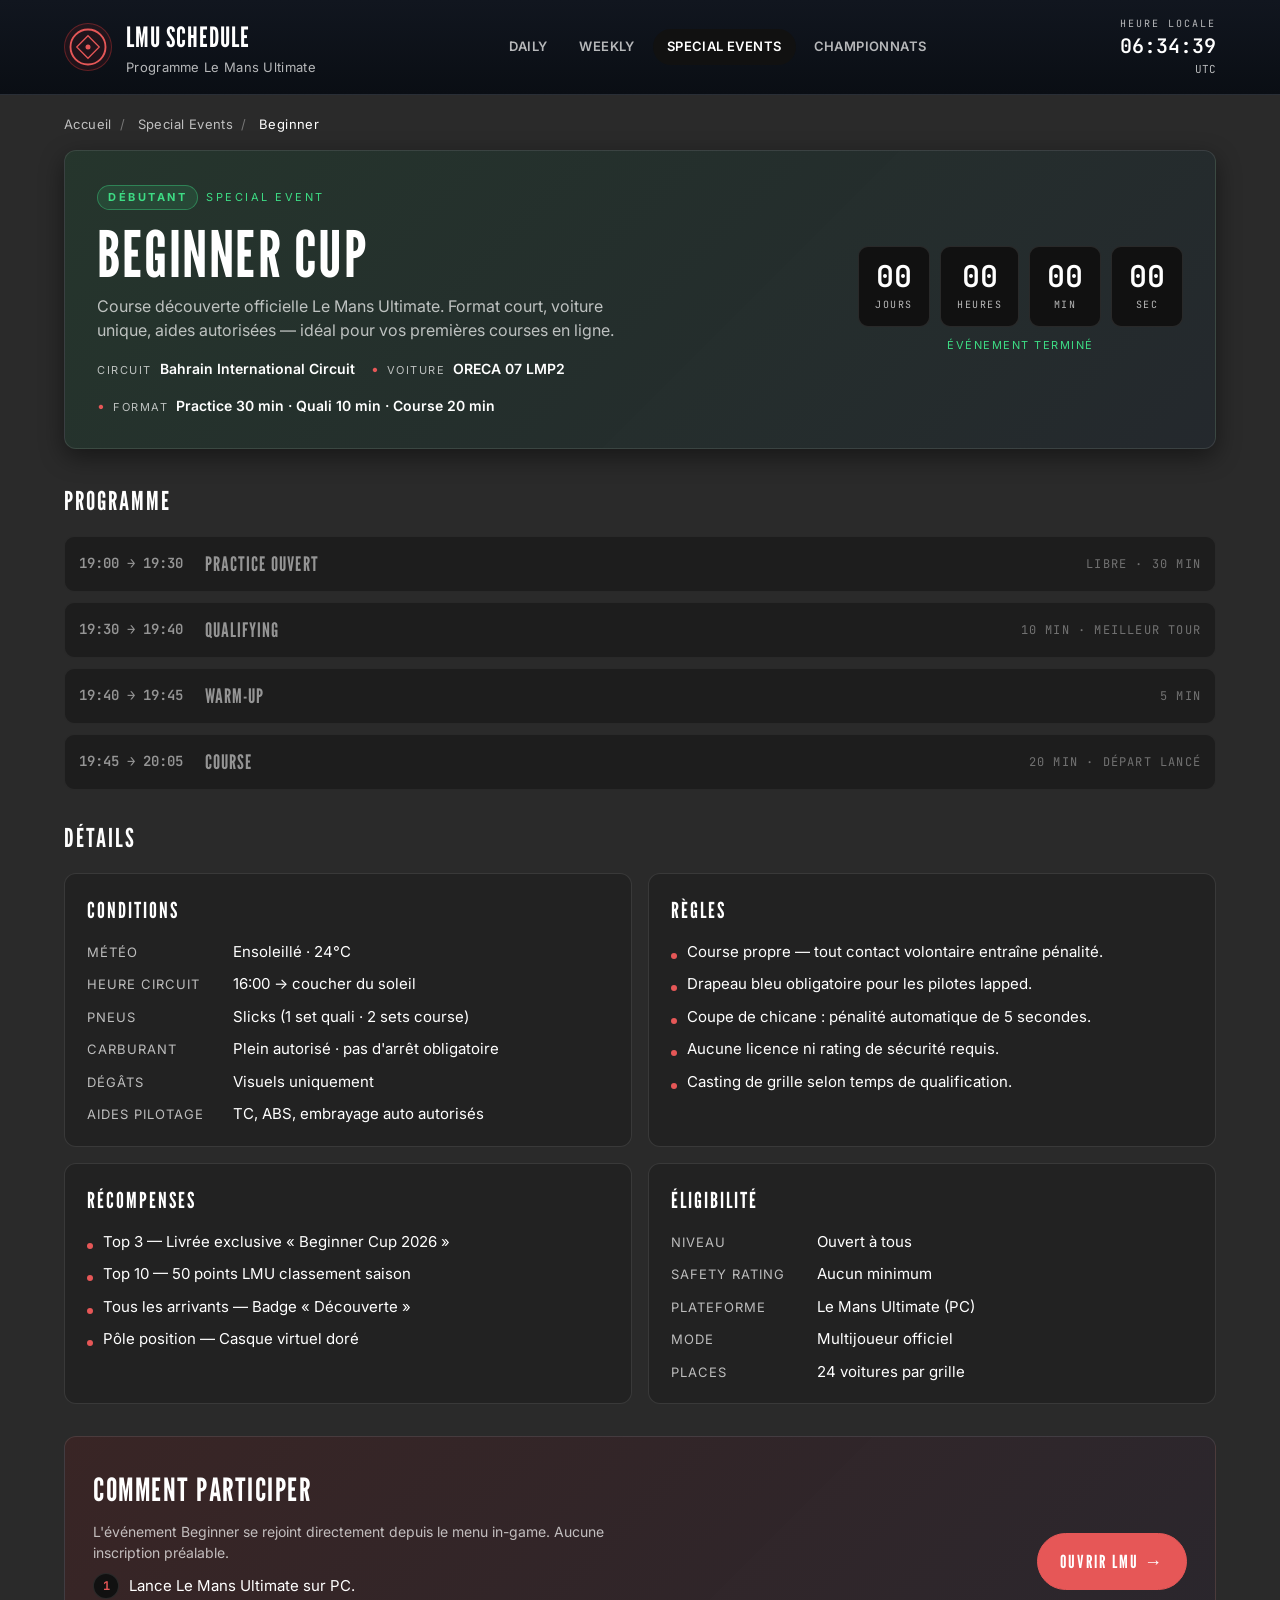
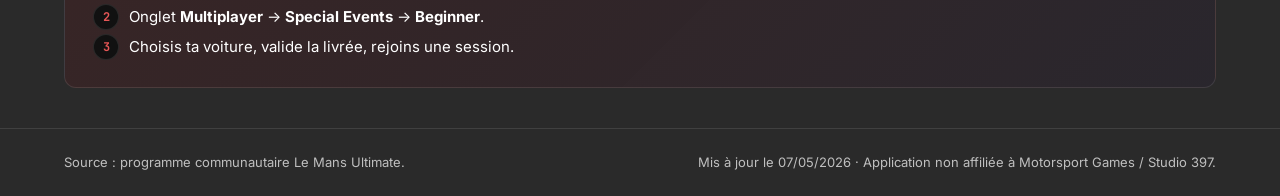
==== commit 789d3db7: "Align colors and typography with lmuschedule.com Adopt the same CSS variable palette (red #e65757, b" ====
--- a/index.html
+++ b/index.html
@@ -7,30 +7,48 @@
 <meta name="description" content="Special Event Beginner pour Le Mans Ultimate : programme, règles, conditions et récompenses de la course découverte officielle." />
 <link rel="preconnect" href="https://fonts.googleapis.com" />
 <link rel="preconnect" href="https://fonts.gstatic.com" crossorigin />
-<link href="https://fonts.googleapis.com/css2?family=Rajdhani:wght@400;500;600;700&family=JetBrains+Mono:wght@400;600&display=swap" rel="stylesheet" />
+<link href="https://fonts.googleapis.com/css2?family=League+Gothic:wdth@75..100&family=Inter:wght@400;500;600;700&family=JetBrains+Mono:wght@400;600&display=swap" rel="stylesheet" />
 <style>
 
 :root {
-  --bg: #0a0e14;
-  --bg-2: #11161f;
-  --bg-3: #1a212e;
-  --border: #232c3d;
-  --text: #e6ebf2;
-  --muted: #8a95a8;
-  --accent: #ff3c3c;
+  --primary-color: #e65757;
+  --primary-dark: #c94040;
+  --secondary-color: #4f94ef;
+  --dark-bg: #2a2a2a;
+  --darker-bg: #222222;
+  --darkest-bg: #111111;
+  --card-bg: rgba(17, 17, 17, 0.95);
+  --nav-bg: rgba(0, 0, 0, 0.7);
+  --text-color: #ffffff;
+  --text-muted: rgba(255, 255, 255, 0.7);
+  --border-color: rgba(255, 255, 255, 0.1);
+  --active-bg: rgba(255, 255, 255, 0.2);
+
+  --bg: var(--dark-bg);
+  --bg-2: var(--darker-bg);
+  --bg-3: var(--darkest-bg);
+  --border: var(--border-color);
+  --text: var(--text-color);
+  --muted: var(--text-muted);
+  --accent: var(--primary-color);
   --accent-2: #ffb84d;
   --green: #3ddc84;
-  --blue: #4da3ff;
+  --blue: var(--secondary-color);
   --purple: #b87cff;
-  --shadow: 0 8px 24px rgba(0,0,0,0.35);
+  --shadow: 0 8px 24px rgba(0,0,0,0.45);
   --radius: 12px;
-}
-* { box-sizing: border-box; }
+  --font-display: 'League Gothic', 'Oswald', 'Bebas Neue', Impact, sans-serif;
+  --font-body: 'Inter', system-ui, -apple-system, Segoe UI, Roboto, sans-serif;
+}
+* { box-sizing: border-box; margin: 0; padding: 0; }
+html { font-size: 16px; }
+@media (max-width: 992px) { html { font-size: 14px; } }
+@media (max-width: 768px) { html { font-size: 12px; } }
 html, body {
-  margin: 0; padding: 0;
-  background: var(--bg); color: var(--text);
-  font-family: 'Rajdhani', system-ui, -apple-system, Segoe UI, Roboto, sans-serif;
-  font-size: 16px; line-height: 1.4; min-height: 100vh;
+  background: var(--dark-bg); color: var(--text);
+  font-family: var(--font-body);
+  line-height: 1.5; min-height: 100vh;
+  overflow-x: hidden;
 }
 .container { max-width: 1200px; margin: 0 auto; padding: 0 24px; }
 
@@ -50,7 +68,7 @@
   border: 1px solid rgba(255, 60, 60, 0.3);
   border-radius: 50%;
 }
-.brand h1 { margin: 0; font-size: 22px; font-weight: 700; letter-spacing: 0.5px; text-transform: uppercase; }
+.brand h1 { margin: 0; font-family: var(--font-display); font-size: 28px; font-weight: 400; letter-spacing: 1px; text-transform: uppercase; }
 .tagline { margin: 0; color: var(--muted); font-size: 13px; letter-spacing: 0.3px; }
 
 .nav { display: flex; gap: 4px; align-items: center; }
@@ -101,7 +119,7 @@
   background: rgba(61,220,132,0.12); border: 1px solid rgba(61,220,132,0.4);
   color: var(--green); font-weight: 700;
 }
-.hero-title { margin: 0 0 8px; font-size: 40px; font-weight: 700; letter-spacing: 0.5px; line-height: 1.1; }
+.hero-title { margin: 0 0 8px; font-family: var(--font-display); font-size: 64px; font-weight: 400; letter-spacing: 1.5px; line-height: 1; text-transform: uppercase; }
 .hero-sub { margin: 0 0 16px; color: var(--muted); font-size: 16px; max-width: 560px; }
 .hero-meta { color: var(--text); font-size: 14px; display: flex; flex-wrap: wrap; gap: 16px; }
 .hero-meta span::before { content: "•"; margin-right: 8px; color: var(--accent); }
@@ -134,9 +152,9 @@
   border-radius: var(--radius); padding: 20px 22px;
 }
 .info-card h2 {
-  margin: 0 0 14px; font-size: 14px;
-  letter-spacing: 3px; text-transform: uppercase; color: var(--muted);
-  font-weight: 600;
+  margin: 0 0 14px; font-family: var(--font-display);
+  font-size: 22px; font-weight: 400;
+  letter-spacing: 2px; text-transform: uppercase; color: var(--text);
 }
 .info-card ul { list-style: none; padding: 0; margin: 0; display: grid; gap: 10px; }
 .info-card li { display: flex; gap: 10px; align-items: baseline; font-size: 15px; }
@@ -162,7 +180,7 @@
 .session.live { border-color: var(--accent); background: linear-gradient(90deg, rgba(255,60,60,0.10), var(--bg-3) 30%); }
 .session.past { opacity: 0.5; }
 .session-time { color: var(--text); font-weight: 600; }
-.session-name { font-family: 'Rajdhani', sans-serif; font-weight: 600; font-size: 16px; letter-spacing: 0.3px; }
+.session-name { font-family: var(--font-display); font-weight: 400; font-size: 20px; letter-spacing: 1px; text-transform: uppercase; }
 .session-meta { color: var(--muted); font-size: 12px; text-transform: uppercase; letter-spacing: 1.2px; text-align: right; }
 .session.live .session-meta { color: var(--accent); font-weight: 700; }
 
@@ -173,18 +191,18 @@
   display: grid; grid-template-columns: 1fr auto;
   gap: 24px; align-items: center;
 }
-.cta h2 { margin: 0 0 8px; font-size: 22px; }
+.cta h2 { margin: 0 0 8px; font-family: var(--font-display); font-size: 32px; font-weight: 400; letter-spacing: 1.5px; text-transform: uppercase; }
 .cta p { margin: 0; color: var(--muted); font-size: 14px; max-width: 520px; }
 .cta-btn {
   display: inline-flex; align-items: center; gap: 8px;
-  background: var(--accent); color: white;
-  border: 1px solid var(--accent);
+  background: var(--primary-color); color: white;
+  border: 1px solid var(--primary-color);
   padding: 14px 22px; border-radius: 999px;
-  font-family: inherit; font-weight: 700; font-size: 14px;
-  letter-spacing: 1.5px; text-transform: uppercase;
-  text-decoration: none; transition: transform 0.15s ease, box-shadow 0.15s ease;
-}
-.cta-btn:hover { transform: translateY(-1px); box-shadow: 0 8px 20px rgba(255,60,60,0.30); }
+  font-family: var(--font-display); font-weight: 400; font-size: 18px;
+  letter-spacing: 2px; text-transform: uppercase;
+  text-decoration: none; transition: transform 0.15s ease, box-shadow 0.15s ease, background 0.15s ease;
+}
+.cta-btn:hover { transform: translateY(-1px); background: var(--primary-dark); border-color: var(--primary-dark); box-shadow: 0 8px 20px rgba(230,87,87,0.30); }
 
 .steps { list-style: none; padding: 0; margin: 12px 0 0; display: grid; gap: 8px; counter-reset: step; }
 .steps li {
@@ -202,7 +220,7 @@
   font-family: 'JetBrains Mono', monospace; font-weight: 700;
 }
 
-.section-title { font-size: 14px; letter-spacing: 3px; text-transform: uppercase; color: var(--muted); margin: 28px 0 16px; }
+.section-title { font-family: var(--font-display); font-size: 26px; font-weight: 400; letter-spacing: 2px; text-transform: uppercase; color: var(--text); margin: 28px 0 16px; }
 
 .site-footer { border-top: 1px solid var(--border); margin-top: auto; padding: 24px 0; }
 .footer-inner { display: flex; justify-content: space-between; flex-wrap: wrap; gap: 8px; font-size: 13px; color: var(--muted); }
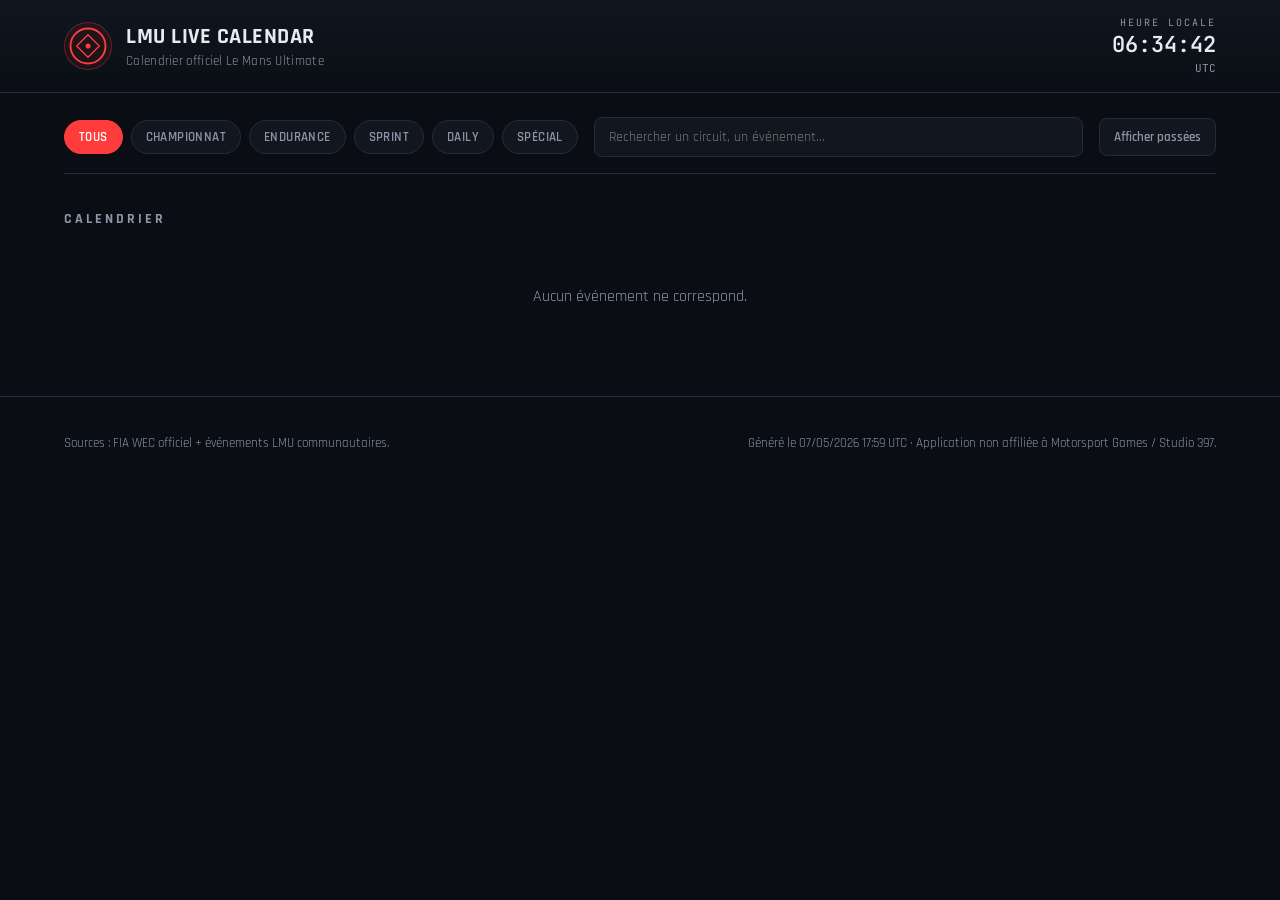
==== commit ff900ba4: "Fix filters showing wrong events + make search lenient WEC events were inconsistently categorised: 2" ====
--- a/index.html
+++ b/index.html
@@ -3,55 +3,36 @@
 <head>
 <meta charset="UTF-8" />
 <meta name="viewport" content="width=device-width, initial-scale=1.0" />
-<title>Beginner — Special Event · LMU Schedule</title>
-<meta name="description" content="Special Event Beginner pour Le Mans Ultimate : programme, règles, conditions et récompenses de la course découverte officielle." />
+<title>LMU Live Calendar — Le Mans Ultimate</title>
+<meta name="description" content="Calendrier live des courses officielles Le Mans Ultimate : championnats, endurance, daily, événements spéciaux." />
 <link rel="preconnect" href="https://fonts.googleapis.com" />
 <link rel="preconnect" href="https://fonts.gstatic.com" crossorigin />
-<link href="https://fonts.googleapis.com/css2?family=League+Gothic:wdth@75..100&family=Inter:wght@400;500;600;700&family=JetBrains+Mono:wght@400;600&display=swap" rel="stylesheet" />
+<link href="https://fonts.googleapis.com/css2?family=Rajdhani:wght@400;500;600;700&family=JetBrains+Mono:wght@400;600&display=swap" rel="stylesheet" />
 <style>
 
 :root {
-  --primary-color: #e65757;
-  --primary-dark: #c94040;
-  --secondary-color: #4f94ef;
-  --dark-bg: #2a2a2a;
-  --darker-bg: #222222;
-  --darkest-bg: #111111;
-  --card-bg: rgba(17, 17, 17, 0.95);
-  --nav-bg: rgba(0, 0, 0, 0.7);
-  --text-color: #ffffff;
-  --text-muted: rgba(255, 255, 255, 0.7);
-  --border-color: rgba(255, 255, 255, 0.1);
-  --active-bg: rgba(255, 255, 255, 0.2);
-
-  --bg: var(--dark-bg);
-  --bg-2: var(--darker-bg);
-  --bg-3: var(--darkest-bg);
-  --border: var(--border-color);
-  --text: var(--text-color);
-  --muted: var(--text-muted);
-  --accent: var(--primary-color);
+  --bg: #0a0e14;
+  --bg-2: #11161f;
+  --bg-3: #1a212e;
+  --border: #232c3d;
+  --text: #e6ebf2;
+  --muted: #8a95a8;
+  --accent: #ff3c3c;
   --accent-2: #ffb84d;
   --green: #3ddc84;
-  --blue: var(--secondary-color);
+  --blue: #4da3ff;
   --purple: #b87cff;
-  --shadow: 0 8px 24px rgba(0,0,0,0.45);
+  --shadow: 0 8px 24px rgba(0,0,0,0.35);
   --radius: 12px;
-  --font-display: 'League Gothic', 'Oswald', 'Bebas Neue', Impact, sans-serif;
-  --font-body: 'Inter', system-ui, -apple-system, Segoe UI, Roboto, sans-serif;
-}
-* { box-sizing: border-box; margin: 0; padding: 0; }
-html { font-size: 16px; }
-@media (max-width: 992px) { html { font-size: 14px; } }
-@media (max-width: 768px) { html { font-size: 12px; } }
+}
+* { box-sizing: border-box; }
 html, body {
-  background: var(--dark-bg); color: var(--text);
-  font-family: var(--font-body);
-  line-height: 1.5; min-height: 100vh;
-  overflow-x: hidden;
+  margin: 0; padding: 0;
+  background: var(--bg); color: var(--text);
+  font-family: 'Rajdhani', system-ui, -apple-system, Segoe UI, Roboto, sans-serif;
+  font-size: 16px; line-height: 1.4; min-height: 100vh;
 }
 .container { max-width: 1200px; margin: 0 auto; padding: 0 24px; }
-
 .site-header {
   background: linear-gradient(180deg, #11161f 0%, #0a0e14 100%);
   border-bottom: 1px solid var(--border);
@@ -59,7 +40,7 @@
   backdrop-filter: blur(8px);
 }
 .header-inner { display: flex; align-items: center; justify-content: space-between; padding: 16px 24px; gap: 24px; }
-.brand { display: flex; align-items: center; gap: 14px; text-decoration: none; color: inherit; }
+.brand { display: flex; align-items: center; gap: 14px; }
 .brand-logo {
   color: var(--accent);
   display: grid; place-items: center;
@@ -68,24 +49,12 @@
   border: 1px solid rgba(255, 60, 60, 0.3);
   border-radius: 50%;
 }
-.brand h1 { margin: 0; font-family: var(--font-display); font-size: 28px; font-weight: 400; letter-spacing: 1px; text-transform: uppercase; }
+.brand h1 { margin: 0; font-size: 22px; font-weight: 700; letter-spacing: 0.5px; text-transform: uppercase; }
 .tagline { margin: 0; color: var(--muted); font-size: 13px; letter-spacing: 0.3px; }
-
-.nav { display: flex; gap: 4px; align-items: center; }
-.nav a {
-  color: var(--muted); text-decoration: none;
-  padding: 8px 14px; border-radius: 999px;
-  font-weight: 600; font-size: 13px; letter-spacing: 0.4px; text-transform: uppercase;
-  transition: all 0.15s ease;
-}
-.nav a:hover { color: var(--text); }
-.nav a.active { background: var(--bg-3); color: var(--text); }
-
 .clock { display: flex; flex-direction: column; align-items: flex-end; font-family: 'JetBrains Mono', monospace; }
 .clock-label { font-size: 10px; letter-spacing: 2px; color: var(--muted); }
-.clock-time { font-size: 20px; font-weight: 600; color: var(--text); }
+.clock-time { font-size: 22px; font-weight: 600; color: var(--text); }
 .clock-tz { font-size: 11px; color: var(--muted); }
-
 .live-banner { background: linear-gradient(90deg, rgba(255,60,60,0.18), rgba(255,60,60,0)); border-bottom: 1px solid rgba(255,60,60,0.4); }
 .live-banner-inner { display: flex; align-items: center; gap: 12px; padding: 12px 24px; font-size: 15px; }
 .live-dot { width: 10px; height: 10px; border-radius: 50%; background: var(--accent); box-shadow: 0 0 0 0 rgba(255,60,60,0.7); animation: pulse 1.6s infinite; }
@@ -94,149 +63,109 @@
   70%  { box-shadow: 0 0 0 14px rgba(255,60,60,0); }
   100% { box-shadow: 0 0 0 0 rgba(255,60,60,0); }
 }
-
-.breadcrumb { padding: 20px 0 0; font-size: 13px; color: var(--muted); letter-spacing: 0.4px; }
-.breadcrumb a { color: var(--muted); text-decoration: none; }
-.breadcrumb a:hover { color: var(--text); }
-.breadcrumb .sep { margin: 0 8px; opacity: 0.5; }
-.breadcrumb .here { color: var(--text); }
-
-.hero {
-  margin: 16px 0 32px;
-  background: linear-gradient(135deg, rgba(61,220,132,0.10), rgba(77,163,255,0.05)), var(--bg-2);
+.live-link { margin-left: auto; color: var(--accent-2); text-decoration: none; font-weight: 600; }
+.live-link:hover { text-decoration: underline; }
+.controls { display: flex; flex-wrap: wrap; gap: 16px; align-items: center; padding: 24px 0 16px; border-bottom: 1px solid var(--border); }
+.filters { display: flex; flex-wrap: wrap; gap: 8px; }
+.filter {
+  background: var(--bg-2); color: var(--muted);
+  border: 1px solid var(--border);
+  padding: 8px 14px; border-radius: 999px;
+  cursor: pointer; font-family: inherit;
+  font-weight: 600; font-size: 13px;
+  letter-spacing: 0.4px; text-transform: uppercase;
+  transition: all 0.15s ease;
+}
+.filter:hover { color: var(--text); border-color: var(--accent); }
+.filter.active { background: var(--accent); color: white; border-color: var(--accent); }
+.search { flex: 1; min-width: 220px; }
+.search input {
+  width: 100%; background: var(--bg-2);
+  border: 1px solid var(--border); color: var(--text);
+  padding: 10px 14px; border-radius: 8px;
+  font-family: inherit; font-size: 14px;
+}
+.search input:focus { outline: none; border-color: var(--accent); }
+.view-btn {
+  background: var(--bg-2); color: var(--muted);
+  border: 1px solid var(--border);
+  padding: 10px 14px; border-radius: 8px;
+  font-family: inherit; font-weight: 600; font-size: 13px;
+  cursor: pointer; transition: all 0.15s ease;
+}
+.view-btn:hover { color: var(--text); }
+.view-btn[aria-pressed="true"] { background: var(--bg-3); color: var(--text); }
+.next-up { margin: 24px 0 8px; }
+.featured-card {
+  background: linear-gradient(135deg, rgba(255,60,60,0.10), rgba(77,163,255,0.06)), var(--bg-2);
   border: 1px solid var(--border); border-radius: var(--radius);
-  padding: 32px;
+  padding: 24px;
   display: grid; grid-template-columns: 1fr auto;
-  gap: 32px; align-items: center; box-shadow: var(--shadow);
-}
-.hero-label {
-  display: inline-flex; align-items: center; gap: 8px;
-  font-size: 11px; letter-spacing: 2.5px; color: var(--green);
-  margin-bottom: 12px;
-}
-.hero-label .badge-level {
-  padding: 3px 10px; border-radius: 999px;
-  background: rgba(61,220,132,0.12); border: 1px solid rgba(61,220,132,0.4);
-  color: var(--green); font-weight: 700;
-}
-.hero-title { margin: 0 0 8px; font-family: var(--font-display); font-size: 64px; font-weight: 400; letter-spacing: 1.5px; line-height: 1; text-transform: uppercase; }
-.hero-sub { margin: 0 0 16px; color: var(--muted); font-size: 16px; max-width: 560px; }
-.hero-meta { color: var(--text); font-size: 14px; display: flex; flex-wrap: wrap; gap: 16px; }
-.hero-meta span::before { content: "•"; margin-right: 8px; color: var(--accent); }
-.hero-meta span:first-child::before { display: none; }
-.hero-meta strong { color: var(--text); font-weight: 600; }
-.hero-meta .label { color: var(--muted); margin-right: 4px; text-transform: uppercase; font-size: 11px; letter-spacing: 1.5px; }
-
+  gap: 24px; align-items: center; box-shadow: var(--shadow);
+}
+.featured-label { display: inline-block; font-size: 11px; letter-spacing: 2.5px; color: var(--accent-2); margin-bottom: 8px; }
+.featured-title { margin: 0 0 6px; font-size: 28px; font-weight: 700; letter-spacing: 0.5px; }
+.featured-meta { color: var(--muted); font-size: 15px; display: flex; flex-wrap: wrap; gap: 16px; }
+.featured-meta span::before { content: "•"; margin-right: 8px; color: var(--accent); }
+.featured-meta span:first-child::before { display: none; }
 .countdown { display: flex; gap: 10px; }
 .countdown-unit {
   background: var(--bg-3); border: 1px solid var(--border);
-  border-radius: 10px; padding: 14px 16px;
-  text-align: center; min-width: 72px;
+  border-radius: 10px; padding: 12px 14px;
+  text-align: center; min-width: 64px;
   font-family: 'JetBrains Mono', monospace;
 }
-.countdown-value { display: block; font-size: 30px; font-weight: 600; color: var(--text); line-height: 1; }
+.countdown-value { display: block; font-size: 28px; font-weight: 600; color: var(--text); line-height: 1; }
 .countdown-label { display: block; font-size: 10px; letter-spacing: 1.5px; color: var(--muted); margin-top: 6px; }
-.countdown-caption { font-size: 11px; letter-spacing: 1.5px; color: var(--muted); text-align: center; margin-top: 10px; text-transform: uppercase; }
-.hero.live { border-color: var(--accent); background: linear-gradient(135deg, rgba(255,60,60,0.14), rgba(255,184,77,0.05)), var(--bg-2); }
-.hero.live .hero-label { color: var(--accent); }
-.hero.live .hero-label .badge-level { color: var(--accent); background: rgba(255,60,60,0.10); border-color: rgba(255,60,60,0.4); }
-.hero.ended .countdown-caption { color: var(--green); }
-
-.grid {
-  display: grid; gap: 16px;
-  grid-template-columns: repeat(2, 1fr);
-  margin-bottom: 32px;
-}
-.info-card {
+.section-title { font-size: 14px; letter-spacing: 3px; text-transform: uppercase; color: var(--muted); margin: 36px 0 16px; }
+.events-list { display: grid; gap: 12px; padding-bottom: 48px; }
+.event {
   background: var(--bg-2); border: 1px solid var(--border);
-  border-radius: var(--radius); padding: 20px 22px;
-}
-.info-card h2 {
-  margin: 0 0 14px; font-family: var(--font-display);
-  font-size: 22px; font-weight: 400;
-  letter-spacing: 2px; text-transform: uppercase; color: var(--text);
-}
-.info-card ul { list-style: none; padding: 0; margin: 0; display: grid; gap: 10px; }
-.info-card li { display: flex; gap: 10px; align-items: baseline; font-size: 15px; }
-.info-card li::before {
-  content: ""; width: 6px; height: 6px; border-radius: 50%;
-  background: var(--accent); flex: 0 0 auto;
-  transform: translateY(2px);
-}
-.info-card .k { color: var(--muted); min-width: 130px; font-size: 13px; text-transform: uppercase; letter-spacing: 1px; }
-.info-card .v { color: var(--text); }
-.info-card.kv li::before { display: none; }
-.info-card.kv li { gap: 16px; }
-
-.sessions { list-style: none; padding: 0; margin: 0; display: grid; gap: 10px; }
-.session {
-  display: grid; grid-template-columns: 110px 1fr auto;
-  gap: 16px; align-items: center;
-  background: var(--bg-3); border: 1px solid var(--border);
-  border-radius: 10px; padding: 12px 14px;
-  font-family: 'JetBrains Mono', monospace; font-size: 14px;
-  transition: border-color 0.15s ease;
-}
-.session.live { border-color: var(--accent); background: linear-gradient(90deg, rgba(255,60,60,0.10), var(--bg-3) 30%); }
-.session.past { opacity: 0.5; }
-.session-time { color: var(--text); font-weight: 600; }
-.session-name { font-family: var(--font-display); font-weight: 400; font-size: 20px; letter-spacing: 1px; text-transform: uppercase; }
-.session-meta { color: var(--muted); font-size: 12px; text-transform: uppercase; letter-spacing: 1.2px; text-align: right; }
-.session.live .session-meta { color: var(--accent); font-weight: 700; }
-
-.cta {
-  background: linear-gradient(135deg, rgba(255,60,60,0.10), rgba(184,124,255,0.05)), var(--bg-2);
-  border: 1px solid var(--border); border-radius: var(--radius);
-  padding: 28px; margin-bottom: 40px;
-  display: grid; grid-template-columns: 1fr auto;
-  gap: 24px; align-items: center;
-}
-.cta h2 { margin: 0 0 8px; font-family: var(--font-display); font-size: 32px; font-weight: 400; letter-spacing: 1.5px; text-transform: uppercase; }
-.cta p { margin: 0; color: var(--muted); font-size: 14px; max-width: 520px; }
-.cta-btn {
-  display: inline-flex; align-items: center; gap: 8px;
-  background: var(--primary-color); color: white;
-  border: 1px solid var(--primary-color);
-  padding: 14px 22px; border-radius: 999px;
-  font-family: var(--font-display); font-weight: 400; font-size: 18px;
-  letter-spacing: 2px; text-transform: uppercase;
-  text-decoration: none; transition: transform 0.15s ease, box-shadow 0.15s ease, background 0.15s ease;
-}
-.cta-btn:hover { transform: translateY(-1px); background: var(--primary-dark); border-color: var(--primary-dark); box-shadow: 0 8px 20px rgba(230,87,87,0.30); }
-
-.steps { list-style: none; padding: 0; margin: 12px 0 0; display: grid; gap: 8px; counter-reset: step; }
-.steps li {
-  position: relative; padding-left: 36px;
-  font-size: 15px; color: var(--text);
-  counter-increment: step;
-}
-.steps li::before {
-  content: counter(step);
-  position: absolute; left: 0; top: -2px;
-  width: 24px; height: 24px;
-  display: grid; place-items: center;
-  background: var(--bg-3); border: 1px solid var(--border);
-  border-radius: 50%; font-size: 12px; color: var(--accent);
-  font-family: 'JetBrains Mono', monospace; font-weight: 700;
-}
-
-.section-title { font-family: var(--font-display); font-size: 26px; font-weight: 400; letter-spacing: 2px; text-transform: uppercase; color: var(--text); margin: 28px 0 16px; }
-
+  border-radius: var(--radius); padding: 18px 20px;
+  display: grid; grid-template-columns: 90px 1fr auto;
+  gap: 20px; align-items: center;
+  transition: transform 0.15s ease, border-color 0.15s ease;
+}
+.event:hover { transform: translateY(-1px); border-color: var(--accent); }
+.event.live { border-color: var(--accent); background: linear-gradient(90deg, rgba(255,60,60,0.10), var(--bg-2) 30%); }
+.event.past { opacity: 0.55; }
+.event-date { text-align: center; font-family: 'JetBrains Mono', monospace; border-right: 1px solid var(--border); padding-right: 20px; }
+.event-date .day { display: block; font-size: 32px; font-weight: 600; line-height: 1; }
+.event-date .month { display: block; font-size: 12px; text-transform: uppercase; letter-spacing: 2px; color: var(--muted); margin-top: 6px; }
+.event-date .year { display: block; font-size: 11px; color: var(--muted); margin-top: 4px; }
+.event-body { min-width: 0; }
+.event-name { margin: 0 0 6px; font-size: 18px; font-weight: 600; letter-spacing: 0.3px; }
+.event-meta { display: flex; flex-wrap: wrap; gap: 12px; font-size: 13px; color: var(--muted); }
+.event-meta strong { color: var(--text); font-weight: 600; }
+.event-aside { display: flex; flex-direction: column; gap: 8px; align-items: flex-end; min-width: 140px; }
+.badge { display: inline-block; padding: 4px 10px; border-radius: 999px; font-size: 11px; font-weight: 700; letter-spacing: 1.5px; text-transform: uppercase; border: 1px solid; }
+.badge.championship { color: var(--accent);    border-color: rgba(255,60,60,0.4);  background: rgba(255,60,60,0.08); }
+.badge.endurance    { color: var(--accent-2);  border-color: rgba(255,184,77,0.4); background: rgba(255,184,77,0.08); }
+.badge.sprint       { color: var(--blue);      border-color: rgba(77,163,255,0.4); background: rgba(77,163,255,0.08); }
+.badge.daily        { color: var(--green);     border-color: rgba(61,220,132,0.4); background: rgba(61,220,132,0.08); }
+.badge.special      { color: var(--purple);    border-color: rgba(184,124,255,0.4);background: rgba(184,124,255,0.08); }
+.event-time { font-family: 'JetBrains Mono', monospace; font-size: 14px; color: var(--text); }
+.event-status { font-size: 11px; letter-spacing: 1.5px; text-transform: uppercase; color: var(--muted); }
+.event.live .event-status { color: var(--accent); font-weight: 700; }
+.event.live .event-status::before { content: "● "; animation: blink 1.2s infinite; }
+@keyframes blink {
+  0%, 50% { opacity: 1; }
+  51%, 100% { opacity: 0.2; }
+}
 .site-footer { border-top: 1px solid var(--border); margin-top: auto; padding: 24px 0; }
 .footer-inner { display: flex; justify-content: space-between; flex-wrap: wrap; gap: 8px; font-size: 13px; color: var(--muted); }
 .muted { color: var(--muted); }
-
-@media (max-width: 820px) {
+.loading { color: var(--muted); padding: 24px; text-align: center; }
+@media (max-width: 720px) {
   .header-inner { flex-direction: column; align-items: flex-start; gap: 12px; }
-  .nav { flex-wrap: wrap; }
   .clock { align-items: flex-start; }
-  .hero { grid-template-columns: 1fr; padding: 24px; }
-  .hero-title { font-size: 30px; }
+  .featured-card { grid-template-columns: 1fr; }
   .countdown { justify-content: flex-start; flex-wrap: wrap; }
-  .grid { grid-template-columns: 1fr; }
-  .cta { grid-template-columns: 1fr; }
-  .session { grid-template-columns: 1fr; gap: 4px; text-align: left; }
-  .session-meta { text-align: left; }
+  .event { grid-template-columns: 1fr; gap: 12px; }
+  .event-date { display: flex; gap: 12px; align-items: baseline; border-right: none; border-bottom: 1px solid var(--border); padding: 0 0 8px; text-align: left; }
+  .event-date .day { font-size: 22px; }
+  .event-aside { align-items: flex-start; }
+  .featured-title { font-size: 22px; }
 }
 
 </style>
@@ -244,7 +173,7 @@
 <body>
 <header class="site-header">
   <div class="container header-inner">
-    <a href="/" class="brand">
+    <div class="brand">
       <div class="brand-logo" aria-hidden="true">
         <svg viewBox="0 0 64 64" width="40" height="40">
           <circle cx="32" cy="32" r="28" fill="none" stroke="currentColor" stroke-width="3"/>
@@ -253,20 +182,16 @@
         </svg>
       </div>
       <div class="brand-text">
-        <h1>LMU Schedule</h1>
-        <p class="tagline">Programme Le Mans Ultimate</p>
+        <h1>LMU Live Calendar</h1>
+        <p class="tagline">Calendrier officiel Le Mans Ultimate</p>
       </div>
-    </a>
-    <nav class="nav" aria-label="Navigation principale">
-      <a href="#">Daily</a>
-      <a href="#">Weekly</a>
-      <a href="#" class="active">Special Events</a>
-      <a href="#">Championnats</a>
-    </nav>
-    <div class="clock" id="liveClock">
-      <span class="clock-label">HEURE LOCALE</span>
-      <span class="clock-time" id="clockTime">--:--:--</span>
-      <span class="clock-tz" id="clockTz">UTC</span>
+    </div>
+    <div class="header-meta">
+      <div class="clock" id="liveClock">
+        <span class="clock-label">HEURE LOCALE</span>
+        <span class="clock-time" id="clockTime">--:--:--</span>
+        <span class="clock-tz" id="clockTz">UTC</span>
+      </div>
     </div>
   </div>
 </header>
@@ -276,222 +201,599 @@
     <span class="live-dot"></span>
     <strong>EN DIRECT :</strong>
     <span id="liveTitle"></span>
+    <a class="live-link" id="liveLink" href="#">Voir les détails →</a>
   </div>
 </section>
 
 <main class="container">
-  <p class="breadcrumb">
-    <a href="#">Accueil</a><span class="sep">/</span>
-    <a href="#">Special Events</a><span class="sep">/</span>
-    <span class="here">Beginner</span>
-  </p>
-
-  <section class="hero" id="hero">
-    <div class="hero-body">
-      <div class="hero-label">
-        <span class="badge-level">DÉBUTANT</span>
-        SPECIAL EVENT
-      </div>
-      <h1 class="hero-title" id="eventTitle">Beginner Cup</h1>
-      <p class="hero-sub" id="eventSub">
-        Course découverte officielle Le Mans Ultimate. Format court, voiture unique, aides autorisées —
-        idéal pour vos premières courses en ligne.
-      </p>
-      <div class="hero-meta">
-        <span><span class="label">Circuit</span> <strong id="metaTrack">Bahrain International Circuit</strong></span>
-        <span><span class="label">Voiture</span> <strong id="metaCar">ORECA 07 LMP2</strong></span>
-        <span><span class="label">Format</span> <strong id="metaFormat">Practice 30 min · Quali 10 min · Course 20 min</strong></span>
-      </div>
+  <section class="controls">
+    <div class="filters" role="tablist" aria-label="Filtrer par catégorie">
+      <button class="filter active" data-filter="all">Tous</button>
+      <button class="filter" data-filter="championship">Championnat</button>
+      <button class="filter" data-filter="endurance">Endurance</button>
+      <button class="filter" data-filter="sprint">Sprint</button>
+      <button class="filter" data-filter="daily">Daily</button>
+      <button class="filter" data-filter="special">Spécial</button>
     </div>
-    <div class="hero-aside">
-      <div class="countdown" id="countdown">
-        <div class="countdown-unit"><span class="countdown-value" data-cd="days">--</span><span class="countdown-label">JOURS</span></div>
-        <div class="countdown-unit"><span class="countdown-value" data-cd="hours">--</span><span class="countdown-label">HEURES</span></div>
-        <div class="countdown-unit"><span class="countdown-value" data-cd="minutes">--</span><span class="countdown-label">MIN</span></div>
-        <div class="countdown-unit"><span class="countdown-value" data-cd="seconds">--</span><span class="countdown-label">SEC</span></div>
-      </div>
-      <p class="countdown-caption" id="countdownCaption">DÉBUT DE L'ÉVÉNEMENT</p>
+    <div class="search">
+      <input type="search" id="searchInput" placeholder="Rechercher un circuit, un événement..." aria-label="Recherche" />
+    </div>
+    <div class="view-toggle">
+      <button id="toggleView" class="view-btn" aria-pressed="false">
+        <span class="view-on">Afficher passées</span>
+      </button>
     </div>
   </section>
 
-  <h2 class="section-title">Programme</h2>
-  <ul class="sessions" id="sessions"></ul>
-
-  <h2 class="section-title">Détails</h2>
-  <div class="grid">
-    <div class="info-card kv">
-      <h2>Conditions</h2>
-      <ul>
-        <li><span class="k">Météo</span><span class="v">Ensoleillé · 24°C</span></li>
-        <li><span class="k">Heure circuit</span><span class="v">16:00 → coucher du soleil</span></li>
-        <li><span class="k">Pneus</span><span class="v">Slicks (1 set quali · 2 sets course)</span></li>
-        <li><span class="k">Carburant</span><span class="v">Plein autorisé · pas d'arrêt obligatoire</span></li>
-        <li><span class="k">Dégâts</span><span class="v">Visuels uniquement</span></li>
-        <li><span class="k">Aides pilotage</span><span class="v">TC, ABS, embrayage auto autorisés</span></li>
-      </ul>
+  <section class="next-up" id="nextUp" aria-live="polite"></section>
+
+  <section class="calendar">
+    <h2 class="section-title">Calendrier</h2>
+    <div id="eventsList" class="events-list">
+      <p class="loading">Chargement du calendrier…</p>
     </div>
-    <div class="info-card">
-      <h2>Règles</h2>
-      <ul>
-        <li>Course propre — tout contact volontaire entraîne pénalité.</li>
-        <li>Drapeau bleu obligatoire pour les pilotes lapped.</li>
-        <li>Coupe de chicane : pénalité automatique de 5 secondes.</li>
-        <li>Aucune licence ni rating de sécurité requis.</li>
-        <li>Casting de grille selon temps de qualification.</li>
-      </ul>
-    </div>
-    <div class="info-card">
-      <h2>Récompenses</h2>
-      <ul>
-        <li>Top 3 — Livrée exclusive « Beginner Cup 2026 »</li>
-        <li>Top 10 — 50 points LMU classement saison</li>
-        <li>Tous les arrivants — Badge « Découverte »</li>
-        <li>Pôle position — Casque virtuel doré</li>
-      </ul>
-    </div>
-    <div class="info-card kv">
-      <h2>Éligibilité</h2>
-      <ul>
-        <li><span class="k">Niveau</span><span class="v">Ouvert à tous</span></li>
-        <li><span class="k">Safety Rating</span><span class="v">Aucun minimum</span></li>
-        <li><span class="k">Plateforme</span><span class="v">Le Mans Ultimate (PC)</span></li>
-        <li><span class="k">Mode</span><span class="v">Multijoueur officiel</span></li>
-        <li><span class="k">Places</span><span class="v">24 voitures par grille</span></li>
-      </ul>
-    </div>
-  </div>
-
-  <section class="cta">
-    <div>
-      <h2>Comment participer</h2>
-      <p>L'événement Beginner se rejoint directement depuis le menu in-game. Aucune inscription préalable.</p>
-      <ol class="steps">
-        <li>Lance Le Mans Ultimate sur PC.</li>
-        <li>Onglet <strong>Multiplayer</strong> → <strong>Special Events</strong> → <strong>Beginner</strong>.</li>
-        <li>Choisis ta voiture, valide la livrée, rejoins une session.</li>
-      </ol>
-    </div>
-    <a class="cta-btn" href="https://lemansultimate.com/" target="_blank" rel="noopener noreferrer">
-      Ouvrir LMU →
-    </a>
   </section>
 </main>
 
 <footer class="site-footer">
   <div class="container footer-inner">
-    <p>Source : programme communautaire Le Mans Ultimate.</p>
-    <p class="muted">Mis à jour le <span id="lastUpdated">07/05/2026</span> · Application non affiliée à Motorsport Games / Studio 397.</p>
+    <p>Sources : FIA WEC officiel + événements LMU communautaires.</p>
+    <p class="muted">Généré le <span id="lastUpdated">07/05/2026 17:59 UTC</span> · Application non affiliée à Motorsport Games / Studio 397.</p>
   </div>
 </footer>
 
-<script type="application/json" id="eventData">{
-  "name": "Beginner Cup",
-  "track": "Bahrain International Circuit",
-  "car": "ORECA 07 LMP2",
-  "format": "Practice 30 min · Quali 10 min · Course 20 min",
-  "start": "2026-05-09T19:00:00Z",
-  "end":   "2026-05-09T20:05:00Z",
-  "sessions": [
-    { "name": "Practice ouvert", "start": "2026-05-09T19:00:00Z", "end": "2026-05-09T19:30:00Z", "meta": "Libre · 30 min" },
-    { "name": "Qualifying",      "start": "2026-05-09T19:30:00Z", "end": "2026-05-09T19:40:00Z", "meta": "10 min · meilleur tour" },
-    { "name": "Warm-up",         "start": "2026-05-09T19:40:00Z", "end": "2026-05-09T19:45:00Z", "meta": "5 min" },
-    { "name": "Course",          "start": "2026-05-09T19:45:00Z", "end": "2026-05-09T20:05:00Z", "meta": "20 min · départ lancé" }
+<script type="application/json" id="eventsData">{
+  "generated": "2026-05-07T17:59:10.531181Z",
+  "events": [
+    {
+      "id": "wec-qatar-2026",
+      "name": "Qatar 1812km",
+      "category": "championship",
+      "categories": [
+        "championship",
+        "endurance"
+      ],
+      "series": "WEC 2026 — Round 1",
+      "track": "Lusail International Circuit",
+      "country": "Qatar",
+      "start": "2026-02-28T14:00:00Z",
+      "end": "2026-02-28T22:00:00Z",
+      "duration": "10h",
+      "url": "https://www.fiawec.com/"
+    },
+    {
+      "id": "wec-imola-2026",
+      "name": "6 Heures d'Imola",
+      "category": "championship",
+      "categories": [
+        "championship"
+      ],
+      "series": "WEC 2026 — Round 2",
+      "track": "Autodromo Enzo e Dino Ferrari",
+      "country": "Italie",
+      "start": "2026-04-19T11:00:00Z",
+      "end": "2026-04-19T17:00:00Z",
+      "duration": "6h",
+      "url": "https://www.fiawec.com/"
+    },
+    {
+      "id": "lmu-daily-sprint-2026-05-06",
+      "name": "Daily Sprint Race",
+      "category": "daily",
+      "categories": [
+        "daily",
+        "sprint"
+      ],
+      "series": "Daily LMU",
+      "track": "Bahrain International Circuit",
+      "country": "Bahreïn",
+      "start": "2026-05-06T19:00:00Z",
+      "end": "2026-05-06T19:30:00Z",
+      "duration": "30 min",
+      "url": "https://lemansultimate.com/"
+    },
+    {
+      "id": "lmu-daily-endurance-2026-05-06",
+      "name": "Daily Endurance Race",
+      "category": "daily",
+      "categories": [
+        "daily"
+      ],
+      "series": "Daily LMU",
+      "track": "Bahrain International Circuit",
+      "country": "Bahreïn",
+      "start": "2026-05-06T20:00:00Z",
+      "end": "2026-05-06T21:00:00Z",
+      "duration": "1h",
+      "url": "https://lemansultimate.com/"
+    },
+    {
+      "id": "lmu-daily-sprint-2026-05-07",
+      "name": "Daily Sprint Race",
+      "category": "daily",
+      "categories": [
+        "daily",
+        "sprint"
+      ],
+      "series": "Daily LMU",
+      "track": "Spa-Francorchamps",
+      "country": "Belgique",
+      "start": "2026-05-07T19:00:00Z",
+      "end": "2026-05-07T19:30:00Z",
+      "duration": "30 min",
+      "url": "https://lemansultimate.com/"
+    },
+    {
+      "id": "lmu-daily-endurance-2026-05-07",
+      "name": "Daily Endurance Race",
+      "category": "daily",
+      "categories": [
+        "daily"
+      ],
+      "series": "Daily LMU",
+      "track": "Spa-Francorchamps",
+      "country": "Belgique",
+      "start": "2026-05-07T20:00:00Z",
+      "end": "2026-05-07T21:00:00Z",
+      "duration": "1h",
+      "url": "https://lemansultimate.com/"
+    },
+    {
+      "id": "lmu-daily-sprint-2026-05-08",
+      "name": "Daily Sprint Race",
+      "category": "daily",
+      "categories": [
+        "daily",
+        "sprint"
+      ],
+      "series": "Daily LMU",
+      "track": "Imola",
+      "country": "Italie",
+      "start": "2026-05-08T19:00:00Z",
+      "end": "2026-05-08T19:30:00Z",
+      "duration": "30 min",
+      "url": "https://lemansultimate.com/"
+    },
+    {
+      "id": "lmu-daily-endurance-2026-05-08",
+      "name": "Daily Endurance Race",
+      "category": "daily",
+      "categories": [
+        "daily"
+      ],
+      "series": "Daily LMU",
+      "track": "Imola",
+      "country": "Italie",
+      "start": "2026-05-08T20:00:00Z",
+      "end": "2026-05-08T21:00:00Z",
+      "duration": "1h",
+      "url": "https://lemansultimate.com/"
+    },
+    {
+      "id": "wec-spa-2026",
+      "name": "6 Heures de Spa-Francorchamps",
+      "category": "championship",
+      "categories": [
+        "championship"
+      ],
+      "series": "WEC 2026 — Round 3",
+      "track": "Circuit de Spa-Francorchamps",
+      "country": "Belgique",
+      "start": "2026-05-09T10:45:00Z",
+      "end": "2026-05-09T16:45:00Z",
+      "duration": "6h",
+      "url": "https://www.fiawec.com/"
+    },
+    {
+      "id": "lmu-daily-sprint-2026-05-09",
+      "name": "Daily Sprint Race",
+      "category": "daily",
+      "categories": [
+        "daily",
+        "sprint"
+      ],
+      "series": "Daily LMU",
+      "track": "Le Castellet",
+      "country": "France",
+      "start": "2026-05-09T19:00:00Z",
+      "end": "2026-05-09T19:30:00Z",
+      "duration": "30 min",
+      "url": "https://lemansultimate.com/"
+    },
+    {
+      "id": "lmu-daily-endurance-2026-05-09",
+      "name": "Daily Endurance Race",
+      "category": "daily",
+      "categories": [
+        "daily"
+      ],
+      "series": "Daily LMU",
+      "track": "Le Castellet",
+      "country": "France",
+      "start": "2026-05-09T20:00:00Z",
+      "end": "2026-05-09T21:00:00Z",
+      "duration": "1h",
+      "url": "https://lemansultimate.com/"
+    },
+    {
+      "id": "lmu-weekly-sprint-2026-05-10",
+      "name": "Weekly Sprint Cup",
+      "category": "sprint",
+      "categories": [
+        "sprint"
+      ],
+      "series": "Weekly LMU",
+      "track": "Lusail International Circuit",
+      "country": "Qatar",
+      "start": "2026-05-10T17:00:00Z",
+      "end": "2026-05-10T18:00:00Z",
+      "duration": "1h",
+      "url": "https://lemansultimate.com/"
+    },
+    {
+      "id": "lmu-daily-sprint-2026-05-10",
+      "name": "Daily Sprint Race",
+      "category": "daily",
+      "categories": [
+        "daily",
+        "sprint"
+      ],
+      "series": "Daily LMU",
+      "track": "Sebring International Raceway",
+      "country": "USA",
+      "start": "2026-05-10T19:00:00Z",
+      "end": "2026-05-10T19:30:00Z",
+      "duration": "30 min",
+      "url": "https://lemansultimate.com/"
+    },
+    {
+      "id": "lmu-daily-endurance-2026-05-10",
+      "name": "Daily Endurance Race",
+      "category": "daily",
+      "categories": [
+        "daily"
+      ],
+      "series": "Daily LMU",
+      "track": "Sebring International Raceway",
+      "country": "USA",
+      "start": "2026-05-10T20:00:00Z",
+      "end": "2026-05-10T21:00:00Z",
+      "duration": "1h",
+      "url": "https://lemansultimate.com/"
+    },
+    {
+      "id": "lmu-hyperpole-cup-5",
+      "name": "Hyperpole Cup — Manche 5",
+      "category": "sprint",
+      "categories": [
+        "sprint"
+      ],
+      "series": "LMU Hyperpole Series",
+      "track": "Bahrain International Circuit",
+      "country": "Bahreïn",
+      "start": "2026-05-15T18:30:00Z",
+      "end": "2026-05-15T19:45:00Z",
+      "duration": "1h15",
+      "url": "https://lemansultimate.com/"
+    },
+    {
+      "id": "lmu-weekly-sprint-2026-05-17",
+      "name": "Weekly Sprint Cup",
+      "category": "sprint",
+      "categories": [
+        "sprint"
+      ],
+      "series": "Weekly LMU",
+      "track": "Bahrain International Circuit",
+      "country": "Bahreïn",
+      "start": "2026-05-17T17:00:00Z",
+      "end": "2026-05-17T18:00:00Z",
+      "duration": "1h",
+      "url": "https://lemansultimate.com/"
+    },
+    {
+      "id": "lmu-hypercar-trophy-4",
+      "name": "Hypercar Trophy — Round 4",
+      "category": "championship",
+      "categories": [
+        "championship"
+      ],
+      "series": "LMU Hypercar Trophy",
+      "track": "Sebring International Raceway",
+      "country": "USA",
+      "start": "2026-05-23T15:00:00Z",
+      "end": "2026-05-23T19:00:00Z",
+      "duration": "4h",
+      "url": "https://lemansultimate.com/"
+    },
+    {
+      "id": "lmu-weekly-sprint-2026-05-24",
+      "name": "Weekly Sprint Cup",
+      "category": "sprint",
+      "categories": [
+        "sprint"
+      ],
+      "series": "Weekly LMU",
+      "track": "Nürburgring",
+      "country": "Allemagne",
+      "start": "2026-05-24T17:00:00Z",
+      "end": "2026-05-24T18:00:00Z",
+      "duration": "1h",
+      "url": "https://lemansultimate.com/"
+    },
+    {
+      "id": "lmu-gte-classic",
+      "name": "GTE Classic Endurance",
+      "category": "endurance",
+      "categories": [
+        "endurance"
+      ],
+      "series": "LMU Heritage Series",
+      "track": "Nürburgring",
+      "country": "Allemagne",
+      "start": "2026-05-30T12:00:00Z",
+      "end": "2026-05-30T18:00:00Z",
+      "duration": "6h",
+      "url": "https://lemansultimate.com/"
+    },
+    {
+      "id": "lmu-weekly-sprint-2026-05-31",
+      "name": "Weekly Sprint Cup",
+      "category": "sprint",
+      "categories": [
+        "sprint"
+      ],
+      "series": "Weekly LMU",
+      "track": "Monza",
+      "country": "Italie",
+      "start": "2026-05-31T17:00:00Z",
+      "end": "2026-05-31T18:00:00Z",
+      "duration": "1h",
+      "url": "https://lemansultimate.com/"
+    },
+    {
+      "id": "lemans24-2026",
+      "name": "24 Heures du Mans",
+      "category": "endurance",
+      "categories": [
+        "endurance",
+        "championship"
+      ],
+      "series": "WEC 2026 — Round 4",
+      "track": "Circuit de la Sarthe",
+      "country": "France",
+      "start": "2026-06-13T14:00:00Z",
+      "end": "2026-06-14T14:00:00Z",
+      "duration": "24h",
+      "url": "https://www.lemans.org/"
+    },
+    {
+      "id": "lmu-lemans-virtual",
+      "name": "LMU 24h du Mans Virtual",
+      "category": "special",
+      "categories": [
+        "special",
+        "endurance"
+      ],
+      "series": "Événement officiel LMU",
+      "track": "Circuit de la Sarthe",
+      "country": "France",
+      "start": "2026-06-20T13:00:00Z",
+      "end": "2026-06-21T13:00:00Z",
+      "duration": "24h",
+      "url": "https://lemansultimate.com/"
+    },
+    {
+      "id": "wec-saopaulo-2026",
+      "name": "6 Heures de São Paulo",
+      "category": "championship",
+      "categories": [
+        "championship"
+      ],
+      "series": "WEC 2026 — Round 5",
+      "track": "Autódromo José Carlos Pace (Interlagos)",
+      "country": "Brésil",
+      "start": "2026-07-12T11:00:00Z",
+      "end": "2026-07-12T17:00:00Z",
+      "duration": "6h",
+      "url": "https://www.fiawec.com/"
+    },
+    {
+      "id": "wec-cota-2026",
+      "name": "Lone Star Le Mans (COTA)",
+      "category": "championship",
+      "categories": [
+        "championship"
+      ],
+      "series": "WEC 2026 — Round 6",
+      "track": "Circuit of The Americas",
+      "country": "USA",
+      "start": "2026-09-06T17:00:00Z",
+      "end": "2026-09-06T23:00:00Z",
+      "duration": "6h",
+      "url": "https://www.fiawec.com/"
+    },
+    {
+      "id": "wec-fuji-2026",
+      "name": "6 Heures de Fuji",
+      "category": "championship",
+      "categories": [
+        "championship"
+      ],
+      "series": "WEC 2026 — Round 7",
+      "track": "Fuji Speedway",
+      "country": "Japon",
+      "start": "2026-09-27T02:00:00Z",
+      "end": "2026-09-27T08:00:00Z",
+      "duration": "6h",
+      "url": "https://www.fiawec.com/"
+    },
+    {
+      "id": "wec-bahrain-2026",
+      "name": "8 Heures de Bahreïn",
+      "category": "endurance",
+      "categories": [
+        "endurance",
+        "championship"
+      ],
+      "series": "WEC 2026 — Final",
+      "track": "Bahrain International Circuit",
+      "country": "Bahreïn",
+      "start": "2026-11-07T11:00:00Z",
+      "end": "2026-11-07T19:00:00Z",
+      "duration": "8h",
+      "url": "https://www.fiawec.com/"
+    }
   ]
 }</script>
 <script>
 
 'use strict';
 
-const event = JSON.parse(document.getElementById('eventData').textContent);
-event.start = new Date(event.start);
-event.end   = new Date(event.end);
-event.sessions = event.sessions.map(s => ({
-  ...s,
-  start: new Date(s.start),
-  end:   new Date(s.end)
-}));
+const CATEGORY_LABELS = {
+  championship: 'Championnat',
+  endurance: 'Endurance',
+  sprint: 'Sprint',
+  daily: 'Daily',
+  special: 'Spécial'
+};
+
+const MONTH_FR = ['JAN','FEV','MAR','AVR','MAI','JUIN','JUIL','AOU','SEP','OCT','NOV','DEC'];
+
+const state = {
+  events: [],
+  filter: 'all',
+  search: '',
+  showPast: false
+};
 
 function boot() {
   startClock();
-  renderSessions();
+  try {
+    const data = JSON.parse(document.getElementById('eventsData').textContent);
+    state.events = (data.events || []).map(e => ({
+      ...e,
+      categories: Array.isArray(e.categories) && e.categories.length ? e.categories : [e.category],
+      start: new Date(e.start),
+      end: new Date(e.end)
+    })).sort((a,b) => a.start - b.start);
+  } catch (err) {
+    console.error('Failed to parse events data', err);
+    document.getElementById('eventsList').innerHTML =
+      '<p class="loading">Erreur de lecture des données.</p>';
+    return;
+  }
+  bindControls();
+  render();
+  setInterval(render, 1000);
+}
+
+function normalizeSearch(s) {
+  return (s || '')
+    .toLowerCase()
+    .normalize('NFD').replace(/[̀-ͯ]/g, '')
+    .replace(/[^a-z0-9]/g, '');
+}
+
+function startClock() {
+  const timeEl = document.getElementById('clockTime');
+  const tzEl = document.getElementById('clockTz');
+  tzEl.textContent = Intl.DateTimeFormat().resolvedOptions().timeZone;
+  const tick = () => {
+    timeEl.textContent = new Date().toLocaleTimeString('fr-FR', { hour12: false });
+  };
   tick();
   setInterval(tick, 1000);
 }
 
-function startClock() {
-  const tzEl = document.getElementById('clockTz');
-  tzEl.textContent = Intl.DateTimeFormat().resolvedOptions().timeZone;
-}
-
-function tick() {
+function bindControls() {
+  document.querySelectorAll('.filter').forEach(btn => {
+    btn.addEventListener('click', () => {
+      document.querySelectorAll('.filter').forEach(b => b.classList.remove('active'));
+      btn.classList.add('active');
+      state.filter = btn.dataset.filter;
+      render();
+    });
+  });
+  document.getElementById('searchInput').addEventListener('input', (e) => {
+    state.search = normalizeSearch(e.target.value);
+    render();
+  });
+  const toggle = document.getElementById('toggleView');
+  toggle.addEventListener('click', () => {
+    state.showPast = !state.showPast;
+    toggle.setAttribute('aria-pressed', String(state.showPast));
+    toggle.querySelector('.view-on').textContent =
+      state.showPast ? 'Masquer passées' : 'Afficher passées';
+    render();
+  });
+}
+
+function render() {
   const now = new Date();
-  document.getElementById('clockTime').textContent =
-    now.toLocaleTimeString('fr-FR', { hour12: false });
-
-  const live   = now >= event.start && now <= event.end;
-  const ended  = now > event.end;
+  const filtered = state.events.filter(matchesFilters);
+  const live = filtered.filter(e => isLive(e, now));
+  const upcoming = filtered.filter(e => e.start > now);
+  renderLiveBanner(live[0]);
+  renderFeatured(live[0] || upcoming[0]);
+  renderList(filtered, now);
+}
+
+function matchesFilters(e) {
+  if (state.filter !== 'all' && !e.categories.includes(state.filter)) return false;
+  if (state.search) {
+    const haystack = normalizeSearch([e.name, e.series, e.track, e.country].join(' '));
+    if (!haystack.includes(state.search)) return false;
+  }
+  return true;
+}
+
+function isLive(e, now) { return e.start <= now && now <= e.end; }
+
+function renderLiveBanner(liveEvent) {
+  const banner = document.getElementById('liveBanner');
+  if (!liveEvent) { banner.hidden = true; return; }
+  banner.hidden = false;
+  document.getElementById('liveTitle').textContent = `${liveEvent.name} — ${liveEvent.track}`;
+  const link = document.getElementById('liveLink');
+  link.href = liveEvent.url || '#';
+  link.target = liveEvent.url ? '_blank' : '_self';
+  link.rel = 'noopener noreferrer';
+}
+
+function renderFeatured(event) {
+  const root = document.getElementById('nextUp');
+  if (!event) { root.innerHTML = ''; return; }
+  const now = new Date();
+  const live = isLive(event, now);
+  const label = live ? 'EN COURS' : 'PROCHAIN ÉVÉNEMENT';
   const target = live ? event.end : event.start;
-  const cd     = computeCountdown(target - now);
-
-  document.querySelector('[data-cd="days"]').textContent    = pad(cd.days);
-  document.querySelector('[data-cd="hours"]').textContent   = pad(cd.hours);
-  document.querySelector('[data-cd="minutes"]').textContent = pad(cd.minutes);
-  document.querySelector('[data-cd="seconds"]').textContent = pad(cd.seconds);
-
-  const hero = document.getElementById('hero');
-  hero.classList.toggle('live', live);
-  hero.classList.toggle('ended', ended);
-
-  const caption = document.getElementById('countdownCaption');
-  caption.textContent = ended
-    ? 'ÉVÉNEMENT TERMINÉ'
-    : live
-      ? 'FIN DE LA COURSE DANS'
-      : 'DÉBUT DE L’ÉVÉNEMENT';
-
-  const banner = document.getElementById('liveBanner');
-  if (live) {
-    banner.hidden = false;
-    document.getElementById('liveTitle').textContent =
-      `${event.name} — ${currentSessionName(now) || 'session en cours'}`;
-  } else {
-    banner.hidden = true;
-  }
-
-  updateSessionStates(now);
-}
-
-function renderSessions() {
-  const root = document.getElementById('sessions');
-  root.innerHTML = event.sessions.map((s, i) => `
-    <li class="session" data-idx="${i}">
-      <span class="session-time">${formatTimeRange(s.start, s.end)}</span>
-      <span class="session-name">${s.name}</span>
-      <span class="session-meta">${s.meta}</span>
-    </li>
-  `).join('');
-}
-
-function updateSessionStates(now) {
-  event.sessions.forEach((s, i) => {
-    const el = document.querySelector(`.session[data-idx="${i}"]`);
-    if (!el) return;
-    el.classList.toggle('live', now >= s.start && now <= s.end);
-    el.classList.toggle('past', now > s.end);
-    if (now >= s.start && now <= s.end) {
-      el.querySelector('.session-meta').textContent = `EN COURS · fin ${formatTime(s.end)}`;
-    } else {
-      el.querySelector('.session-meta').textContent = s.meta;
-    }
-  });
-}
-
-function currentSessionName(now) {
-  const s = event.sessions.find(x => now >= x.start && now <= x.end);
-  return s ? s.name : null;
-}
-
-function pad(n) { return String(n).padStart(2, '0'); }
+  const cd = computeCountdown(target - now);
+  root.innerHTML = `
+    <div class="featured-card">
+      <div>
+        <span class="featured-label">${label}</span>
+        <h2 class="featured-title">${escapeHtml(event.name)}</h2>
+        <div class="featured-meta">
+          <span>${escapeHtml(event.series)}</span>
+          <span>${escapeHtml(event.track)} · ${escapeHtml(event.country)}</span>
+          <span>${formatDateTime(event.start)}</span>
+          <span>Durée : ${escapeHtml(event.duration)}</span>
+        </div>
+      </div>
+      <div class="countdown">
+        ${countdownUnit(cd.days, 'JOURS')}
+        ${countdownUnit(cd.hours, 'HEURES')}
+        ${countdownUnit(cd.minutes, 'MIN')}
+        ${countdownUnit(cd.seconds, 'SEC')}
+      </div>
+    </div>
+  `;
+}
+
+function countdownUnit(value, label) {
+  return `<div class="countdown-unit"><span class="countdown-value">${String(value).padStart(2,'0')}</span><span class="countdown-label">${label}</span></div>`;
+}
 
 function computeCountdown(ms) {
   if (ms < 0) ms = 0;
@@ -504,12 +806,79 @@
   };
 }
 
-function formatTime(d) {
-  return d.toLocaleTimeString('fr-FR', { hour: '2-digit', minute: '2-digit' });
-}
-
-function formatTimeRange(a, b) {
-  return `${formatTime(a)} → ${formatTime(b)}`;
+function renderList(events, now) {
+  const list = document.getElementById('eventsList');
+  const visible = events.filter(e => state.showPast || e.end >= now);
+  if (!visible.length) {
+    list.innerHTML = '<p class="loading">Aucun événement ne correspond.</p>';
+    return;
+  }
+  list.innerHTML = visible.map(e => eventCard(e, now)).join('');
+}
+
+function eventCard(e, now) {
+  const live = isLive(e, now);
+  const past = e.end < now;
+  const klass = live ? 'live' : past ? 'past' : '';
+  const status = live
+    ? `EN DIRECT — fin dans ${formatRelative(e.end - now)}`
+    : past
+      ? `Terminé il y a ${formatRelative(now - e.end)}`
+      : `Dans ${formatRelative(e.start - now)}`;
+  return `
+    <article class="event ${klass}">
+      <div class="event-date">
+        <span class="day">${String(e.start.getDate()).padStart(2,'0')}</span>
+        <span class="month">${MONTH_FR[e.start.getMonth()]}</span>
+        <span class="year">${e.start.getFullYear()}</span>
+      </div>
+      <div class="event-body">
+        <h3 class="event-name">${escapeHtml(e.name)}</h3>
+        <div class="event-meta">
+          <span><strong>${escapeHtml(e.series)}</strong></span>
+          <span>${escapeHtml(e.track)} · ${escapeHtml(e.country)}</span>
+          <span>Durée : ${escapeHtml(e.duration)}</span>
+        </div>
+      </div>
+      <div class="event-aside">
+        <span class="badge ${e.category}">${CATEGORY_LABELS[e.category] || e.category}</span>
+        <span class="event-time">${formatTimeRange(e.start, e.end)}</span>
+        <span class="event-status">${status}</span>
+      </div>
+    </article>
+  `;
+}
+
+function formatDateTime(d) {
+  return d.toLocaleString('fr-FR', {
+    weekday: 'long', day: '2-digit', month: 'long', year: 'numeric',
+    hour: '2-digit', minute: '2-digit'
+  });
+}
+
+function formatTimeRange(start, end) {
+  const sameDay = start.toDateString() === end.toDateString();
+  const t = (d) => d.toLocaleTimeString('fr-FR', { hour: '2-digit', minute: '2-digit' });
+  return sameDay
+    ? `${t(start)} → ${t(end)}`
+    : `${t(start)} → ${end.toLocaleDateString('fr-FR', { day:'2-digit', month:'short' })} ${t(end)}`;
+}
+
+function formatRelative(ms) {
+  const s = Math.max(0, Math.floor(ms / 1000));
+  if (s < 60) return `${s} s`;
+  const m = Math.floor(s / 60);
+  if (m < 60) return `${m} min`;
+  const h = Math.floor(m / 60);
+  if (h < 48) return `${h}h ${m % 60}min`;
+  return `${Math.floor(h / 24)} jours`;
+}
+
+function escapeHtml(s) {
+  if (s == null) return '';
+  return String(s)
+    .replace(/&/g, '&amp;').replace(/</g, '&lt;').replace(/>/g, '&gt;')
+    .replace(/"/g, '&quot;').replace(/'/g, '&#39;');
 }
 
 boot();
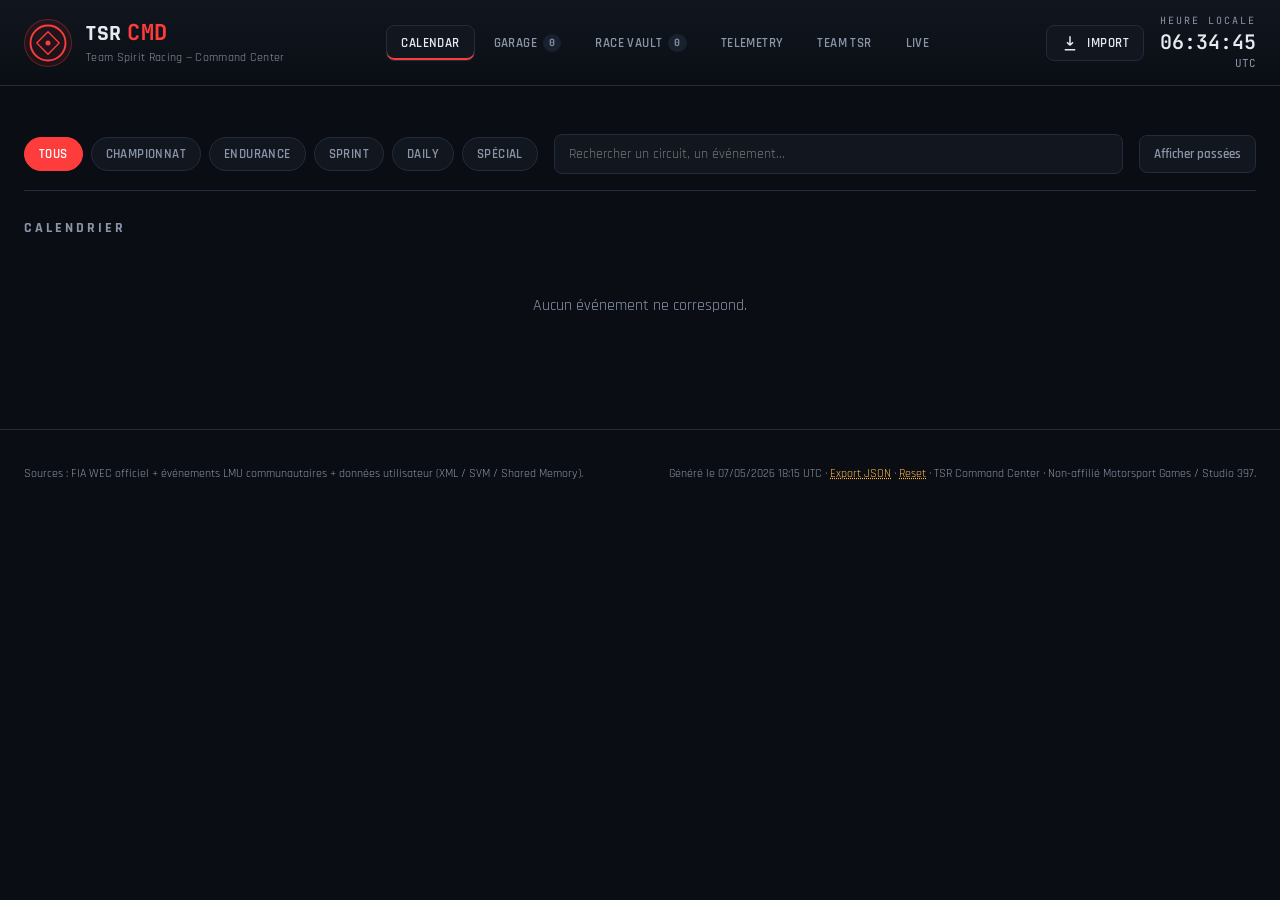
==== commit 89b50afe: "Build TSR Command Center: full LMU companion app Transforms the LMU calendar app into a complete com" ====
--- a/index.html
+++ b/index.html
@@ -3,8 +3,8 @@
 <head>
 <meta charset="UTF-8" />
 <meta name="viewport" content="width=device-width, initial-scale=1.0" />
-<title>LMU Live Calendar — Le Mans Ultimate</title>
-<meta name="description" content="Calendrier live des courses officielles Le Mans Ultimate : championnats, endurance, daily, événements spéciaux." />
+<title>TSR Command Center — Le Mans Ultimate</title>
+<meta name="description" content="TSR Command Center — calendrier WEC, garage de setups, vault de courses, télémétrie et live bridge pour Le Mans Ultimate." />
 <link rel="preconnect" href="https://fonts.googleapis.com" />
 <link rel="preconnect" href="https://fonts.gstatic.com" crossorigin />
 <link href="https://fonts.googleapis.com/css2?family=Rajdhani:wght@400;500;600;700&family=JetBrains+Mono:wght@400;600&display=swap" rel="stylesheet" />
@@ -14,16 +14,22 @@
   --bg: #0a0e14;
   --bg-2: #11161f;
   --bg-3: #1a212e;
+  --bg-4: #232c3d;
   --border: #232c3d;
+  --border-light: #2e3a52;
   --text: #e6ebf2;
   --muted: #8a95a8;
+  --muted-2: #5d6678;
   --accent: #ff3c3c;
   --accent-2: #ffb84d;
   --green: #3ddc84;
   --blue: #4da3ff;
   --purple: #b87cff;
+  --pink: #ff5ca0;
   --shadow: 0 8px 24px rgba(0,0,0,0.35);
+  --shadow-lg: 0 20px 60px rgba(0,0,0,0.5);
   --radius: 12px;
+  --radius-sm: 8px;
 }
 * { box-sizing: border-box; }
 html, body {
@@ -32,15 +38,20 @@
   font-family: 'Rajdhani', system-ui, -apple-system, Segoe UI, Roboto, sans-serif;
   font-size: 16px; line-height: 1.4; min-height: 100vh;
 }
-.container { max-width: 1200px; margin: 0 auto; padding: 0 24px; }
+button { font-family: inherit; }
+.container { max-width: 1400px; margin: 0 auto; padding: 0 24px; }
+
+/* ============================================================
+   HEADER + NAV
+   ============================================================ */
 .site-header {
   background: linear-gradient(180deg, #11161f 0%, #0a0e14 100%);
   border-bottom: 1px solid var(--border);
   position: sticky; top: 0; z-index: 50;
   backdrop-filter: blur(8px);
 }
-.header-inner { display: flex; align-items: center; justify-content: space-between; padding: 16px 24px; gap: 24px; }
-.brand { display: flex; align-items: center; gap: 14px; }
+.header-inner { display: flex; align-items: center; justify-content: space-between; padding: 14px 24px; gap: 24px; flex-wrap: wrap; }
+.brand { display: flex; align-items: center; gap: 14px; cursor: pointer; }
 .brand-logo {
   color: var(--accent);
   display: grid; place-items: center;
@@ -48,15 +59,54 @@
   background: rgba(255, 60, 60, 0.08);
   border: 1px solid rgba(255, 60, 60, 0.3);
   border-radius: 50%;
+  flex-shrink: 0;
 }
 .brand h1 { margin: 0; font-size: 22px; font-weight: 700; letter-spacing: 0.5px; text-transform: uppercase; }
-.tagline { margin: 0; color: var(--muted); font-size: 13px; letter-spacing: 0.3px; }
+.brand-mono { font-family: 'JetBrains Mono', monospace; color: var(--accent); }
+.tagline { margin: 0; color: var(--muted); font-size: 12px; letter-spacing: 0.3px; }
+
+.main-nav { display: flex; gap: 4px; flex-wrap: wrap; flex: 1; justify-content: center; }
+.nav-tab {
+  background: transparent; border: 1px solid transparent;
+  color: var(--muted);
+  padding: 8px 14px; border-radius: var(--radius-sm);
+  cursor: pointer;
+  font-weight: 600; font-size: 13px;
+  letter-spacing: 0.4px; text-transform: uppercase;
+  transition: all 0.15s ease;
+  display: inline-flex; align-items: center; gap: 6px;
+}
+.nav-tab:hover { color: var(--text); background: rgba(255,255,255,0.03); }
+.nav-tab.active { color: var(--text); background: var(--bg-2); border-color: var(--border); box-shadow: inset 0 -2px 0 var(--accent); }
+.badge-count {
+  display: inline-grid; place-items: center;
+  min-width: 18px; height: 18px; padding: 0 6px;
+  background: var(--bg-3); color: var(--muted);
+  font-family: 'JetBrains Mono', monospace; font-size: 10px; font-weight: 700;
+  border-radius: 999px;
+}
+.nav-tab.active .badge-count { background: var(--accent); color: white; }
+
+.header-meta { display: flex; align-items: center; gap: 16px; }
+.header-action {
+  background: var(--bg-2); color: var(--text);
+  border: 1px solid var(--border);
+  padding: 8px 14px; border-radius: var(--radius-sm);
+  cursor: pointer;
+  font-weight: 600; font-size: 13px;
+  letter-spacing: 0.5px; text-transform: uppercase;
+  display: inline-flex; align-items: center; gap: 8px;
+  transition: all 0.15s ease;
+}
+.header-action:hover { border-color: var(--accent); color: var(--accent); }
+
 .clock { display: flex; flex-direction: column; align-items: flex-end; font-family: 'JetBrains Mono', monospace; }
 .clock-label { font-size: 10px; letter-spacing: 2px; color: var(--muted); }
-.clock-time { font-size: 22px; font-weight: 600; color: var(--text); }
+.clock-time { font-size: 20px; font-weight: 600; color: var(--text); }
 .clock-tz { font-size: 11px; color: var(--muted); }
+
 .live-banner { background: linear-gradient(90deg, rgba(255,60,60,0.18), rgba(255,60,60,0)); border-bottom: 1px solid rgba(255,60,60,0.4); }
-.live-banner-inner { display: flex; align-items: center; gap: 12px; padding: 12px 24px; font-size: 15px; }
+.live-banner-inner { display: flex; align-items: center; gap: 12px; padding: 10px 24px; font-size: 14px; }
 .live-dot { width: 10px; height: 10px; border-radius: 50%; background: var(--accent); box-shadow: 0 0 0 0 rgba(255,60,60,0.7); animation: pulse 1.6s infinite; }
 @keyframes pulse {
   0%   { box-shadow: 0 0 0 0 rgba(255,60,60,0.7); }
@@ -65,13 +115,68 @@
 }
 .live-link { margin-left: auto; color: var(--accent-2); text-decoration: none; font-weight: 600; }
 .live-link:hover { text-decoration: underline; }
+
+/* ============================================================
+   DROPZONE OVERLAY + TOAST
+   ============================================================ */
+.dropzone-overlay {
+  position: fixed; inset: 0; z-index: 200;
+  background: rgba(10,14,20,0.92);
+  backdrop-filter: blur(8px);
+  display: none;
+  pointer-events: none;
+}
+.dropzone-overlay.active { display: grid; place-items: center; pointer-events: all; }
+.dropzone-content {
+  border: 3px dashed var(--accent);
+  border-radius: 24px;
+  padding: 60px 80px;
+  text-align: center;
+  color: var(--text);
+  background: rgba(255,60,60,0.05);
+}
+.dropzone-content svg { color: var(--accent); margin-bottom: 16px; }
+.dropzone-content h3 { margin: 0 0 8px; font-size: 28px; letter-spacing: 1px; text-transform: uppercase; }
+.dropzone-content p { margin: 0; color: var(--muted); font-size: 15px; }
+
+.toast-container {
+  position: fixed; top: 80px; right: 24px; z-index: 100;
+  display: flex; flex-direction: column; gap: 10px;
+  pointer-events: none;
+}
+.toast {
+  background: var(--bg-2);
+  border: 1px solid var(--border);
+  border-left: 4px solid var(--accent);
+  padding: 14px 18px;
+  border-radius: var(--radius-sm);
+  box-shadow: var(--shadow-lg);
+  font-size: 14px;
+  pointer-events: all;
+  min-width: 280px;
+  max-width: 380px;
+  animation: slideIn 0.2s ease;
+}
+.toast.success { border-left-color: var(--green); }
+.toast.error { border-left-color: var(--accent); }
+.toast.info { border-left-color: var(--blue); }
+.toast strong { display: block; margin-bottom: 2px; }
+.toast small { color: var(--muted); }
+@keyframes slideIn {
+  from { transform: translateX(20px); opacity: 0; }
+  to { transform: translateX(0); opacity: 1; }
+}
+
+/* ============================================================
+   CALENDAR (existing styles — adjusted)
+   ============================================================ */
 .controls { display: flex; flex-wrap: wrap; gap: 16px; align-items: center; padding: 24px 0 16px; border-bottom: 1px solid var(--border); }
 .filters { display: flex; flex-wrap: wrap; gap: 8px; }
 .filter {
   background: var(--bg-2); color: var(--muted);
   border: 1px solid var(--border);
   padding: 8px 14px; border-radius: 999px;
-  cursor: pointer; font-family: inherit;
+  cursor: pointer;
   font-weight: 600; font-size: 13px;
   letter-spacing: 0.4px; text-transform: uppercase;
   transition: all 0.15s ease;
@@ -82,15 +187,15 @@
 .search input {
   width: 100%; background: var(--bg-2);
   border: 1px solid var(--border); color: var(--text);
-  padding: 10px 14px; border-radius: 8px;
+  padding: 10px 14px; border-radius: var(--radius-sm);
   font-family: inherit; font-size: 14px;
 }
 .search input:focus { outline: none; border-color: var(--accent); }
 .view-btn {
   background: var(--bg-2); color: var(--muted);
   border: 1px solid var(--border);
-  padding: 10px 14px; border-radius: 8px;
-  font-family: inherit; font-weight: 600; font-size: 13px;
+  padding: 10px 14px; border-radius: var(--radius-sm);
+  font-weight: 600; font-size: 13px;
   cursor: pointer; transition: all 0.15s ease;
 }
 .view-btn:hover { color: var(--text); }
@@ -117,7 +222,7 @@
 }
 .countdown-value { display: block; font-size: 28px; font-weight: 600; color: var(--text); line-height: 1; }
 .countdown-label { display: block; font-size: 10px; letter-spacing: 1.5px; color: var(--muted); margin-top: 6px; }
-.section-title { font-size: 14px; letter-spacing: 3px; text-transform: uppercase; color: var(--muted); margin: 36px 0 16px; }
+.section-title { font-size: 14px; letter-spacing: 3px; text-transform: uppercase; color: var(--muted); margin: 28px 0 16px; }
 .events-list { display: grid; gap: 12px; padding-bottom: 48px; }
 .event {
   background: var(--bg-2); border: 1px solid var(--border);
@@ -138,26 +243,339 @@
 .event-meta { display: flex; flex-wrap: wrap; gap: 12px; font-size: 13px; color: var(--muted); }
 .event-meta strong { color: var(--text); font-weight: 600; }
 .event-aside { display: flex; flex-direction: column; gap: 8px; align-items: flex-end; min-width: 140px; }
-.badge { display: inline-block; padding: 4px 10px; border-radius: 999px; font-size: 11px; font-weight: 700; letter-spacing: 1.5px; text-transform: uppercase; border: 1px solid; }
+.badge { display: inline-block; padding: 4px 10px; border-radius: 999px; font-size: 11px; font-weight: 700; letter-spacing: 1.5px; text-transform: uppercase; border: 1px solid; white-space: nowrap; }
 .badge.championship { color: var(--accent);    border-color: rgba(255,60,60,0.4);  background: rgba(255,60,60,0.08); }
 .badge.endurance    { color: var(--accent-2);  border-color: rgba(255,184,77,0.4); background: rgba(255,184,77,0.08); }
 .badge.sprint       { color: var(--blue);      border-color: rgba(77,163,255,0.4); background: rgba(77,163,255,0.08); }
 .badge.daily        { color: var(--green);     border-color: rgba(61,220,132,0.4); background: rgba(61,220,132,0.08); }
 .badge.special      { color: var(--purple);    border-color: rgba(184,124,255,0.4);background: rgba(184,124,255,0.08); }
+.badge.hypercar     { color: var(--accent);    border-color: rgba(255,60,60,0.4);  background: rgba(255,60,60,0.08); }
+.badge.lmp2         { color: var(--blue);      border-color: rgba(77,163,255,0.4); background: rgba(77,163,255,0.08); }
+.badge.gt3          { color: var(--accent-2);  border-color: rgba(255,184,77,0.4); background: rgba(255,184,77,0.08); }
+.badge.lmgt3        { color: var(--accent-2);  border-color: rgba(255,184,77,0.4); background: rgba(255,184,77,0.08); }
 .event-time { font-family: 'JetBrains Mono', monospace; font-size: 14px; color: var(--text); }
 .event-status { font-size: 11px; letter-spacing: 1.5px; text-transform: uppercase; color: var(--muted); }
 .event.live .event-status { color: var(--accent); font-weight: 700; }
 .event.live .event-status::before { content: "● "; animation: blink 1.2s infinite; }
-@keyframes blink {
-  0%, 50% { opacity: 1; }
-  51%, 100% { opacity: 0.2; }
-}
-.site-footer { border-top: 1px solid var(--border); margin-top: auto; padding: 24px 0; }
-.footer-inner { display: flex; justify-content: space-between; flex-wrap: wrap; gap: 8px; font-size: 13px; color: var(--muted); }
+@keyframes blink { 0%, 50% { opacity: 1; } 51%, 100% { opacity: 0.2; } }
+
+/* ============================================================
+   SHARED COMPONENTS
+   ============================================================ */
+.view { padding: 24px 0; }
+.view-header {
+  display: flex; align-items: flex-end; justify-content: space-between;
+  flex-wrap: wrap; gap: 16px; margin-bottom: 24px;
+  padding-bottom: 16px; border-bottom: 1px solid var(--border);
+}
+.view-header h2 {
+  margin: 0; font-size: 28px; font-weight: 700;
+  letter-spacing: 0.5px; text-transform: uppercase;
+}
+.view-header .subtitle { color: var(--muted); font-size: 14px; margin: 4px 0 0; }
+.view-actions { display: flex; gap: 8px; flex-wrap: wrap; }
+
+.empty-state {
+  text-align: center; padding: 80px 24px;
+  border: 2px dashed var(--border); border-radius: var(--radius);
+  background: rgba(255,255,255,0.01);
+}
+.empty-state-icon { color: var(--muted-2); margin-bottom: 16px; }
+.empty-state h3 { margin: 0 0 8px; font-size: 22px; }
+.empty-state p { margin: 0 0 16px; color: var(--muted); font-size: 14px; }
+.empty-state-cta {
+  background: var(--accent); color: white;
+  border: none; padding: 12px 24px; border-radius: var(--radius-sm);
+  font-weight: 700; font-size: 13px; letter-spacing: 1px; text-transform: uppercase;
+  cursor: pointer; transition: all 0.15s ease;
+}
+.empty-state-cta:hover { transform: translateY(-1px); box-shadow: var(--shadow); }
+
+.btn {
+  background: var(--bg-2); color: var(--text);
+  border: 1px solid var(--border); padding: 8px 14px;
+  border-radius: var(--radius-sm);
+  font-weight: 600; font-size: 13px;
+  letter-spacing: 0.4px; text-transform: uppercase;
+  cursor: pointer; transition: all 0.15s ease;
+  display: inline-flex; align-items: center; gap: 6px;
+}
+.btn:hover { border-color: var(--accent); }
+.btn.primary { background: var(--accent); border-color: var(--accent); color: white; }
+.btn.primary:hover { background: #ff5252; border-color: #ff5252; }
+.btn.ghost { background: transparent; }
+.btn.danger { color: var(--accent); border-color: rgba(255,60,60,0.4); }
+.btn.small { padding: 4px 10px; font-size: 11px; }
+.link-btn {
+  background: none; border: none; color: var(--accent-2);
+  cursor: pointer; padding: 0; font-size: inherit; font-family: inherit;
+  text-decoration: underline; text-decoration-style: dotted;
+}
+.link-btn:hover { color: var(--accent); }
+
+.kbd {
+  display: inline-block; padding: 2px 6px;
+  background: var(--bg-3); border: 1px solid var(--border);
+  border-radius: 4px;
+  font-family: 'JetBrains Mono', monospace; font-size: 11px;
+}
+
 .muted { color: var(--muted); }
 .loading { color: var(--muted); padding: 24px; text-align: center; }
-@media (max-width: 720px) {
+
+/* ============================================================
+   GARAGE — SETUPS
+   ============================================================ */
+.garage-grid {
+  display: grid;
+  grid-template-columns: repeat(auto-fill, minmax(320px, 1fr));
+  gap: 16px;
+  padding-bottom: 48px;
+}
+.setup-card {
+  background: var(--bg-2);
+  border: 1px solid var(--border);
+  border-radius: var(--radius);
+  padding: 20px;
+  cursor: pointer;
+  transition: all 0.15s ease;
+  display: flex; flex-direction: column; gap: 12px;
+}
+.setup-card:hover { transform: translateY(-2px); border-color: var(--accent); box-shadow: var(--shadow); }
+.setup-card.selected { border-color: var(--accent); background: rgba(255,60,60,0.04); }
+.setup-card.compare { border-color: var(--blue); background: rgba(77,163,255,0.04); }
+.setup-card-head { display: flex; justify-content: space-between; align-items: flex-start; gap: 12px; }
+.setup-car { font-weight: 700; font-size: 16px; letter-spacing: 0.3px; }
+.setup-class { font-size: 11px; letter-spacing: 1.5px; color: var(--muted); text-transform: uppercase; }
+.setup-filename { font-family: 'JetBrains Mono', monospace; font-size: 12px; color: var(--muted); word-break: break-all; }
+.setup-basic-bars { display: grid; gap: 6px; padding-top: 8px; border-top: 1px solid var(--border); }
+.setup-basic-bar { display: grid; grid-template-columns: 80px 1fr 32px; align-items: center; gap: 10px; font-size: 12px; }
+.setup-basic-bar .label { color: var(--muted); text-transform: uppercase; letter-spacing: 1px; font-size: 10px; }
+.setup-basic-bar .bar { height: 6px; background: var(--bg-3); border-radius: 3px; position: relative; overflow: hidden; }
+.setup-basic-bar .bar::after {
+  content: ''; position: absolute; left: 0; top: 0; bottom: 0;
+  background: linear-gradient(90deg, var(--accent), var(--accent-2));
+  border-radius: 3px;
+  width: var(--w, 50%);
+}
+.setup-basic-bar .val { font-family: 'JetBrains Mono', monospace; text-align: right; }
+.setup-card-actions { display: flex; gap: 8px; margin-top: auto; }
+
+.setup-detail {
+  display: grid;
+  grid-template-columns: 360px 1fr;
+  gap: 24px;
+  padding-bottom: 48px;
+}
+.setup-detail-side { display: flex; flex-direction: column; gap: 16px; }
+.suspension-diagram {
+  background: var(--bg-2); border: 1px solid var(--border);
+  border-radius: var(--radius); padding: 20px;
+}
+.suspension-diagram h4 { margin: 0 0 16px; font-size: 13px; letter-spacing: 2px; text-transform: uppercase; color: var(--muted); }
+.car-svg { width: 100%; height: auto; }
+.corner-card {
+  background: var(--bg-2); border: 1px solid var(--border);
+  border-radius: var(--radius); padding: 14px;
+}
+.corner-card h5 { margin: 0 0 10px; font-size: 11px; letter-spacing: 2px; text-transform: uppercase; color: var(--muted); }
+.corner-grid { display: grid; grid-template-columns: 1fr 1fr; gap: 10px; }
+.kv { display: flex; flex-direction: column; gap: 2px; }
+.kv-label { font-size: 10px; letter-spacing: 1px; text-transform: uppercase; color: var(--muted); }
+.kv-value { font-family: 'JetBrains Mono', monospace; font-size: 13px; color: var(--text); }
+.section-grid {
+  display: grid;
+  grid-template-columns: repeat(auto-fill, minmax(220px, 1fr));
+  gap: 14px;
+}
+.section-block {
+  background: var(--bg-2); border: 1px solid var(--border);
+  border-radius: var(--radius); padding: 16px;
+}
+.section-block h4 { margin: 0 0 10px; font-size: 11px; letter-spacing: 2px; text-transform: uppercase; color: var(--accent-2); }
+.kv-list { display: grid; gap: 6px; }
+.kv-row { display: flex; justify-content: space-between; gap: 12px; font-size: 13px; }
+.kv-row .k { color: var(--muted); }
+.kv-row .v { font-family: 'JetBrains Mono', monospace; }
+.kv-row.diff .v { color: var(--accent-2); font-weight: 700; }
+
+/* Setup compare */
+.compare-grid { display: grid; grid-template-columns: 1fr 1fr; gap: 16px; }
+.compare-col { background: var(--bg-2); border: 1px solid var(--border); border-radius: var(--radius); padding: 16px; }
+.compare-col h3 { margin: 0 0 6px; font-size: 16px; }
+.compare-col .filename { font-family: 'JetBrains Mono', monospace; font-size: 11px; color: var(--muted); margin-bottom: 12px; }
+
+/* ============================================================
+   RACE VAULT — SESSIONS
+   ============================================================ */
+.session-list { display: grid; gap: 12px; padding-bottom: 48px; }
+.session-card {
+  background: var(--bg-2); border: 1px solid var(--border);
+  border-radius: var(--radius); padding: 18px 20px;
+  display: grid; grid-template-columns: 90px 1fr auto auto; gap: 20px;
+  align-items: center; cursor: pointer;
+  transition: all 0.15s ease;
+}
+.session-card:hover { transform: translateY(-1px); border-color: var(--accent); }
+.session-card.has-player { border-left: 4px solid var(--accent); }
+.session-meta-pill { display: inline-block; padding: 2px 8px; background: var(--bg-3); border: 1px solid var(--border); border-radius: 4px; font-size: 11px; font-family: 'JetBrains Mono', monospace; color: var(--muted); }
+.session-stat { text-align: right; font-family: 'JetBrains Mono', monospace; font-size: 13px; }
+.session-stat .label { display: block; font-size: 10px; letter-spacing: 1.5px; text-transform: uppercase; color: var(--muted); margin-bottom: 4px; }
+.session-stat .value { font-size: 16px; font-weight: 600; color: var(--text); }
+.session-stat .value.best { color: var(--accent); }
+
+/* Session detail */
+.session-detail { padding-bottom: 48px; }
+.session-summary {
+  display: grid;
+  grid-template-columns: repeat(auto-fit, minmax(180px, 1fr));
+  gap: 12px;
+  margin-bottom: 24px;
+}
+.summary-card {
+  background: var(--bg-2); border: 1px solid var(--border);
+  border-radius: var(--radius); padding: 14px 16px;
+}
+.summary-card .label { font-size: 10px; letter-spacing: 2px; text-transform: uppercase; color: var(--muted); margin-bottom: 8px; }
+.summary-card .value { font-size: 22px; font-weight: 700; font-family: 'JetBrains Mono', monospace; }
+.summary-card .sub { font-size: 12px; color: var(--muted); margin-top: 4px; }
+
+.leaderboard {
+  background: var(--bg-2); border: 1px solid var(--border);
+  border-radius: var(--radius);
+  overflow: hidden;
+  margin-bottom: 24px;
+}
+.leaderboard table { width: 100%; border-collapse: collapse; }
+.leaderboard th, .leaderboard td { padding: 10px 14px; text-align: left; font-size: 13px; border-bottom: 1px solid var(--border); }
+.leaderboard th { background: var(--bg-3); color: var(--muted); font-size: 10px; letter-spacing: 1.5px; text-transform: uppercase; font-weight: 700; }
+.leaderboard tr.player { background: rgba(255,60,60,0.06); }
+.leaderboard tr.tsr { background: rgba(255,184,77,0.04); }
+.leaderboard tr:hover { background: rgba(255,255,255,0.02); cursor: pointer; }
+.leaderboard tr.selected-rival { background: rgba(77,163,255,0.08); }
+.leaderboard td.num { font-family: 'JetBrains Mono', monospace; }
+.leaderboard td.best { color: var(--accent); font-weight: 700; }
+.leaderboard .pos { width: 36px; text-align: center; font-weight: 700; }
+.leaderboard .dq { color: var(--accent); font-size: 10px; padding: 1px 5px; border: 1px solid var(--accent); border-radius: 3px; margin-left: 4px; }
+
+.charts-grid {
+  display: grid;
+  grid-template-columns: repeat(auto-fit, minmax(420px, 1fr));
+  gap: 16px;
+  margin-bottom: 24px;
+}
+.chart-box {
+  background: var(--bg-2); border: 1px solid var(--border);
+  border-radius: var(--radius); padding: 16px;
+}
+.chart-box h4 { margin: 0 0 12px; font-size: 12px; letter-spacing: 2px; text-transform: uppercase; color: var(--muted); }
+.chart-svg { width: 100%; height: auto; display: block; }
+.chart-legend { display: flex; flex-wrap: wrap; gap: 12px; margin-top: 10px; font-size: 12px; color: var(--muted); }
+.chart-legend .dot { display: inline-block; width: 10px; height: 10px; border-radius: 50%; margin-right: 6px; vertical-align: middle; }
+
+.incident-list { max-height: 300px; overflow-y: auto; padding-right: 8px; }
+.incident-item {
+  padding: 10px 0; border-bottom: 1px solid var(--border);
+  display: grid; grid-template-columns: 60px 1fr; gap: 10px;
+  font-size: 13px;
+}
+.incident-item .time { font-family: 'JetBrains Mono', monospace; color: var(--muted); }
+.incident-item.contact { color: var(--accent); }
+.incident-item.tracklimits { color: var(--accent-2); }
+
+/* ============================================================
+   TELEMETRY (cross-session analytics)
+   ============================================================ */
+.telemetry-grid {
+  display: grid;
+  grid-template-columns: repeat(auto-fit, minmax(360px, 1fr));
+  gap: 16px;
+  padding-bottom: 48px;
+}
+
+/* ============================================================
+   TEAM TSR
+   ============================================================ */
+.team-grid {
+  display: grid;
+  grid-template-columns: repeat(auto-fill, minmax(280px, 1fr));
+  gap: 16px;
+}
+.team-card {
+  background: var(--bg-2); border: 1px solid var(--border);
+  border-left: 4px solid var(--accent-2);
+  border-radius: var(--radius);
+  padding: 18px;
+}
+.team-card h3 { margin: 0 0 6px; font-size: 18px; }
+.team-card .car { color: var(--muted); font-size: 13px; }
+.team-card .team-stats { display: grid; grid-template-columns: 1fr 1fr; gap: 8px; margin-top: 14px; padding-top: 12px; border-top: 1px solid var(--border); }
+.team-card .stat { font-family: 'JetBrains Mono', monospace; }
+.team-card .stat-label { font-size: 10px; letter-spacing: 1px; text-transform: uppercase; color: var(--muted); }
+.team-card .stat-value { font-size: 18px; font-weight: 700; }
+
+/* ============================================================
+   LIVE BRIDGE
+   ============================================================ */
+.live-status {
+  background: var(--bg-2); border: 1px solid var(--border);
+  border-radius: var(--radius); padding: 20px;
+  margin-bottom: 16px;
+  display: grid; grid-template-columns: auto 1fr auto; align-items: center; gap: 16px;
+}
+.live-status-dot { width: 12px; height: 12px; border-radius: 50%; background: var(--muted-2); }
+.live-status.connected .live-status-dot { background: var(--green); box-shadow: 0 0 12px var(--green); animation: pulse 1.6s infinite; }
+.live-status-text { font-size: 14px; }
+.live-status-text strong { display: block; margin-bottom: 2px; }
+.code-block {
+  background: #050709; border: 1px solid var(--border);
+  border-radius: var(--radius); padding: 16px;
+  font-family: 'JetBrains Mono', monospace;
+  font-size: 12px; line-height: 1.6;
+  overflow-x: auto; max-height: 480px; overflow-y: auto;
+  color: #cdd5e0;
+}
+.code-block .kw { color: #ff79c6; }
+.code-block .str { color: #f1fa8c; }
+.code-block .com { color: #6272a4; font-style: italic; }
+.code-block .num { color: #bd93f9; }
+.code-block .fn { color: #50fa7b; }
+.live-hud {
+  display: grid;
+  grid-template-columns: repeat(auto-fit, minmax(180px, 1fr));
+  gap: 12px; margin-bottom: 24px;
+}
+.hud-tile {
+  background: var(--bg-2); border: 1px solid var(--border);
+  border-radius: var(--radius); padding: 16px; text-align: center;
+}
+.hud-tile .label { font-size: 10px; letter-spacing: 2px; text-transform: uppercase; color: var(--muted); margin-bottom: 8px; }
+.hud-tile .value { font-family: 'JetBrains Mono', monospace; font-size: 28px; font-weight: 700; }
+.hud-tile .sub { font-size: 11px; color: var(--muted); margin-top: 4px; }
+
+.tabs-inline { display: flex; gap: 4px; border-bottom: 1px solid var(--border); margin-bottom: 16px; }
+.tab-inline {
+  background: transparent; border: none; padding: 10px 14px;
+  color: var(--muted); cursor: pointer;
+  font-weight: 600; font-size: 13px;
+  letter-spacing: 0.5px; text-transform: uppercase;
+  border-bottom: 2px solid transparent;
+}
+.tab-inline:hover { color: var(--text); }
+.tab-inline.active { color: var(--accent); border-bottom-color: var(--accent); }
+
+/* ============================================================
+   FOOTER
+   ============================================================ */
+.site-footer { border-top: 1px solid var(--border); margin-top: auto; padding: 24px 0; }
+.footer-inner { display: flex; justify-content: space-between; flex-wrap: wrap; gap: 8px; font-size: 12px; color: var(--muted); }
+
+/* ============================================================
+   RESPONSIVE
+   ============================================================ */
+@media (max-width: 980px) {
   .header-inner { flex-direction: column; align-items: flex-start; gap: 12px; }
+  .main-nav { width: 100%; justify-content: flex-start; overflow-x: auto; }
   .clock { align-items: flex-start; }
   .featured-card { grid-template-columns: 1fr; }
   .countdown { justify-content: flex-start; flex-wrap: wrap; }
@@ -166,6 +584,10 @@
   .event-date .day { font-size: 22px; }
   .event-aside { align-items: flex-start; }
   .featured-title { font-size: 22px; }
+  .setup-detail { grid-template-columns: 1fr; }
+  .compare-grid { grid-template-columns: 1fr; }
+  .session-card { grid-template-columns: 1fr; gap: 8px; }
+  .session-stat { text-align: left; }
 }
 
 </style>
@@ -173,7 +595,7 @@
 <body>
 <header class="site-header">
   <div class="container header-inner">
-    <div class="brand">
+    <div class="brand" data-nav="calendar">
       <div class="brand-logo" aria-hidden="true">
         <svg viewBox="0 0 64 64" width="40" height="40">
           <circle cx="32" cy="32" r="28" fill="none" stroke="currentColor" stroke-width="3"/>
@@ -182,11 +604,23 @@
         </svg>
       </div>
       <div class="brand-text">
-        <h1>LMU Live Calendar</h1>
-        <p class="tagline">Calendrier officiel Le Mans Ultimate</p>
+        <h1>TSR <span class="brand-mono">CMD</span></h1>
+        <p class="tagline">Team Spirit Racing — Command Center</p>
       </div>
     </div>
+    <nav class="main-nav" role="tablist" aria-label="Navigation principale">
+      <button class="nav-tab" data-nav="calendar" role="tab">Calendar</button>
+      <button class="nav-tab" data-nav="garage" role="tab">Garage <span class="badge-count" id="badgeSetups">0</span></button>
+      <button class="nav-tab" data-nav="vault" role="tab">Race Vault <span class="badge-count" id="badgeSessions">0</span></button>
+      <button class="nav-tab" data-nav="telemetry" role="tab">Telemetry</button>
+      <button class="nav-tab" data-nav="team" role="tab">Team TSR</button>
+      <button class="nav-tab" data-nav="live" role="tab">Live</button>
+    </nav>
     <div class="header-meta">
+      <button class="header-action" id="dropTrigger" title="Importer XML/SVM">
+        <svg viewBox="0 0 24 24" width="18" height="18" fill="none" stroke="currentColor" stroke-width="2"><path d="M12 3v12m0 0l-4-4m4 4l4-4M5 21h14"/></svg>
+        <span>Import</span>
+      </button>
       <div class="clock" id="liveClock">
         <span class="clock-label">HEURE LOCALE</span>
         <span class="clock-time" id="clockTime">--:--:--</span>
@@ -205,54 +639,96 @@
   </div>
 </section>
 
+<div class="dropzone-overlay" id="dropzoneOverlay">
+  <div class="dropzone-content">
+    <svg viewBox="0 0 64 64" width="64" height="64" fill="none" stroke="currentColor" stroke-width="2">
+      <path d="M32 8v36m0 0l-12-12m12 12l12-12M8 56h48"/>
+    </svg>
+    <h3>Déposer vos fichiers</h3>
+    <p>XML résultats · SVM setups · JSON sauvegarde</p>
+  </div>
+</div>
+
+<input type="file" id="fileInput" multiple accept=".xml,.svm,.json" hidden />
+<div class="toast-container" id="toastContainer"></div>
+
 <main class="container">
-  <section class="controls">
-    <div class="filters" role="tablist" aria-label="Filtrer par catégorie">
-      <button class="filter active" data-filter="all">Tous</button>
-      <button class="filter" data-filter="championship">Championnat</button>
-      <button class="filter" data-filter="endurance">Endurance</button>
-      <button class="filter" data-filter="sprint">Sprint</button>
-      <button class="filter" data-filter="daily">Daily</button>
-      <button class="filter" data-filter="special">Spécial</button>
-    </div>
-    <div class="search">
-      <input type="search" id="searchInput" placeholder="Rechercher un circuit, un événement..." aria-label="Recherche" />
-    </div>
-    <div class="view-toggle">
-      <button id="toggleView" class="view-btn" aria-pressed="false">
-        <span class="view-on">Afficher passées</span>
-      </button>
-    </div>
+
+  <!-- ========== CALENDAR ========== -->
+  <section class="view view-calendar" data-view="calendar">
+    <section class="controls">
+      <div class="filters" role="tablist" aria-label="Filtrer par catégorie">
+        <button class="filter active" data-filter="all">Tous</button>
+        <button class="filter" data-filter="championship">Championnat</button>
+        <button class="filter" data-filter="endurance">Endurance</button>
+        <button class="filter" data-filter="sprint">Sprint</button>
+        <button class="filter" data-filter="daily">Daily</button>
+        <button class="filter" data-filter="special">Spécial</button>
+      </div>
+      <div class="search">
+        <input type="search" id="searchInput" placeholder="Rechercher un circuit, un événement..." aria-label="Recherche" />
+      </div>
+      <div class="view-toggle">
+        <button id="toggleView" class="view-btn" aria-pressed="false">
+          <span class="view-on">Afficher passées</span>
+        </button>
+      </div>
+    </section>
+    <section class="next-up" id="nextUp" aria-live="polite"></section>
+    <section class="calendar">
+      <h2 class="section-title">Calendrier</h2>
+      <div id="eventsList" class="events-list">
+        <p class="loading">Chargement du calendrier…</p>
+      </div>
+    </section>
   </section>
 
-  <section class="next-up" id="nextUp" aria-live="polite"></section>
-
-  <section class="calendar">
-    <h2 class="section-title">Calendrier</h2>
-    <div id="eventsList" class="events-list">
-      <p class="loading">Chargement du calendrier…</p>
-    </div>
+  <!-- ========== GARAGE ========== -->
+  <section class="view view-garage" data-view="garage" hidden>
+    <div id="garageRoot"></div>
   </section>
+
+  <!-- ========== RACE VAULT ========== -->
+  <section class="view view-vault" data-view="vault" hidden>
+    <div id="vaultRoot"></div>
+  </section>
+
+  <!-- ========== TELEMETRY ========== -->
+  <section class="view view-telemetry" data-view="telemetry" hidden>
+    <div id="telemetryRoot"></div>
+  </section>
+
+  <!-- ========== TEAM TSR ========== -->
+  <section class="view view-team" data-view="team" hidden>
+    <div id="teamRoot"></div>
+  </section>
+
+  <!-- ========== LIVE BRIDGE ========== -->
+  <section class="view view-live" data-view="live" hidden>
+    <div id="liveRoot"></div>
+  </section>
+
 </main>
 
 <footer class="site-footer">
   <div class="container footer-inner">
-    <p>Sources : FIA WEC officiel + événements LMU communautaires.</p>
-    <p class="muted">Généré le <span id="lastUpdated">07/05/2026 17:59 UTC</span> · Application non affiliée à Motorsport Games / Studio 397.</p>
+    <p>Sources : FIA WEC officiel + événements LMU communautaires + données utilisateur (XML / SVM / Shared Memory).</p>
+    <p class="muted">
+      Généré le <span id="lastUpdated">07/05/2026 18:15 UTC</span>
+      · <button class="link-btn" id="exportBtn">Export JSON</button>
+      · <button class="link-btn" id="resetBtn">Reset</button>
+      · TSR Command Center · Non-affilié Motorsport Games / Studio 397.
+    </p>
   </div>
 </footer>
 
 <script type="application/json" id="eventsData">{
-  "generated": "2026-05-07T17:59:10.531181Z",
+  "generated": "2026-05-07T18:15:32.130676Z",
   "events": [
     {
       "id": "wec-qatar-2026",
       "name": "Qatar 1812km",
       "category": "championship",
-      "categories": [
-        "championship",
-        "endurance"
-      ],
       "series": "WEC 2026 — Round 1",
       "track": "Lusail International Circuit",
       "country": "Qatar",
@@ -265,9 +741,6 @@
       "id": "wec-imola-2026",
       "name": "6 Heures d'Imola",
       "category": "championship",
-      "categories": [
-        "championship"
-      ],
       "series": "WEC 2026 — Round 2",
       "track": "Autodromo Enzo e Dino Ferrari",
       "country": "Italie",
@@ -280,10 +753,6 @@
       "id": "lmu-daily-sprint-2026-05-06",
       "name": "Daily Sprint Race",
       "category": "daily",
-      "categories": [
-        "daily",
-        "sprint"
-      ],
       "series": "Daily LMU",
       "track": "Bahrain International Circuit",
       "country": "Bahreïn",
@@ -296,9 +765,6 @@
       "id": "lmu-daily-endurance-2026-05-06",
       "name": "Daily Endurance Race",
       "category": "daily",
-      "categories": [
-        "daily"
-      ],
       "series": "Daily LMU",
       "track": "Bahrain International Circuit",
       "country": "Bahreïn",
@@ -311,10 +777,6 @@
       "id": "lmu-daily-sprint-2026-05-07",
       "name": "Daily Sprint Race",
       "category": "daily",
-      "categories": [
-        "daily",
-        "sprint"
-      ],
       "series": "Daily LMU",
       "track": "Spa-Francorchamps",
       "country": "Belgique",
@@ -327,9 +789,6 @@
       "id": "lmu-daily-endurance-2026-05-07",
       "name": "Daily Endurance Race",
       "category": "daily",
-      "categories": [
-        "daily"
-      ],
       "series": "Daily LMU",
       "track": "Spa-Francorchamps",
       "country": "Belgique",
@@ -342,10 +801,6 @@
       "id": "lmu-daily-sprint-2026-05-08",
       "name": "Daily Sprint Race",
       "category": "daily",
-      "categories": [
-        "daily",
-        "sprint"
-      ],
       "series": "Daily LMU",
       "track": "Imola",
       "country": "Italie",
@@ -358,9 +813,6 @@
       "id": "lmu-daily-endurance-2026-05-08",
       "name": "Daily Endurance Race",
       "category": "daily",
-      "categories": [
-        "daily"
-      ],
       "series": "Daily LMU",
       "track": "Imola",
       "country": "Italie",
@@ -373,9 +825,6 @@
       "id": "wec-spa-2026",
       "name": "6 Heures de Spa-Francorchamps",
       "category": "championship",
-      "categories": [
-        "championship"
-      ],
       "series": "WEC 2026 — Round 3",
       "track": "Circuit de Spa-Francorchamps",
       "country": "Belgique",
@@ -388,10 +837,6 @@
       "id": "lmu-daily-sprint-2026-05-09",
       "name": "Daily Sprint Race",
       "category": "daily",
-      "categories": [
-        "daily",
-        "sprint"
-      ],
       "series": "Daily LMU",
       "track": "Le Castellet",
       "country": "France",
@@ -404,9 +849,6 @@
       "id": "lmu-daily-endurance-2026-05-09",
       "name": "Daily Endurance Race",
       "category": "daily",
-      "categories": [
-        "daily"
-      ],
       "series": "Daily LMU",
       "track": "Le Castellet",
       "country": "France",
@@ -419,9 +861,6 @@
       "id": "lmu-weekly-sprint-2026-05-10",
       "name": "Weekly Sprint Cup",
       "category": "sprint",
-      "categories": [
-        "sprint"
-      ],
       "series": "Weekly LMU",
       "track": "Lusail International Circuit",
       "country": "Qatar",
@@ -434,10 +873,6 @@
       "id": "lmu-daily-sprint-2026-05-10",
       "name": "Daily Sprint Race",
       "category": "daily",
-      "categories": [
-        "daily",
-        "sprint"
-      ],
       "series": "Daily LMU",
       "track": "Sebring International Raceway",
       "country": "USA",
@@ -450,9 +885,6 @@
       "id": "lmu-daily-endurance-2026-05-10",
       "name": "Daily Endurance Race",
       "category": "daily",
-      "categories": [
-        "daily"
-      ],
       "series": "Daily LMU",
       "track": "Sebring International Raceway",
       "country": "USA",
@@ -465,9 +897,6 @@
       "id": "lmu-hyperpole-cup-5",
       "name": "Hyperpole Cup — Manche 5",
       "category": "sprint",
-      "categories": [
-        "sprint"
-      ],
       "series": "LMU Hyperpole Series",
       "track": "Bahrain International Circuit",
       "country": "Bahreïn",
@@ -480,9 +909,6 @@
       "id": "lmu-weekly-sprint-2026-05-17",
       "name": "Weekly Sprint Cup",
       "category": "sprint",
-      "categories": [
-        "sprint"
-      ],
       "series": "Weekly LMU",
       "track": "Bahrain International Circuit",
       "country": "Bahreïn",
@@ -495,9 +921,6 @@
       "id": "lmu-hypercar-trophy-4",
       "name": "Hypercar Trophy — Round 4",
       "category": "championship",
-      "categories": [
-        "championship"
-      ],
       "series": "LMU Hypercar Trophy",
       "track": "Sebring International Raceway",
       "country": "USA",
@@ -510,9 +933,6 @@
       "id": "lmu-weekly-sprint-2026-05-24",
       "name": "Weekly Sprint Cup",
       "category": "sprint",
-      "categories": [
-        "sprint"
-      ],
       "series": "Weekly LMU",
       "track": "Nürburgring",
       "country": "Allemagne",
@@ -525,9 +945,6 @@
       "id": "lmu-gte-classic",
       "name": "GTE Classic Endurance",
       "category": "endurance",
-      "categories": [
-        "endurance"
-      ],
       "series": "LMU Heritage Series",
       "track": "Nürburgring",
       "country": "Allemagne",
@@ -540,9 +957,6 @@
       "id": "lmu-weekly-sprint-2026-05-31",
       "name": "Weekly Sprint Cup",
       "category": "sprint",
-      "categories": [
-        "sprint"
-      ],
       "series": "Weekly LMU",
       "track": "Monza",
       "country": "Italie",
@@ -555,10 +969,6 @@
       "id": "lemans24-2026",
       "name": "24 Heures du Mans",
       "category": "endurance",
-      "categories": [
-        "endurance",
-        "championship"
-      ],
       "series": "WEC 2026 — Round 4",
       "track": "Circuit de la Sarthe",
       "country": "France",
@@ -571,10 +981,6 @@
       "id": "lmu-lemans-virtual",
       "name": "LMU 24h du Mans Virtual",
       "category": "special",
-      "categories": [
-        "special",
-        "endurance"
-      ],
       "series": "Événement officiel LMU",
       "track": "Circuit de la Sarthe",
       "country": "France",
@@ -587,9 +993,6 @@
       "id": "wec-saopaulo-2026",
       "name": "6 Heures de São Paulo",
       "category": "championship",
-      "categories": [
-        "championship"
-      ],
       "series": "WEC 2026 — Round 5",
       "track": "Autódromo José Carlos Pace (Interlagos)",
       "country": "Brésil",
@@ -602,9 +1005,6 @@
       "id": "wec-cota-2026",
       "name": "Lone Star Le Mans (COTA)",
       "category": "championship",
-      "categories": [
-        "championship"
-      ],
       "series": "WEC 2026 — Round 6",
       "track": "Circuit of The Americas",
       "country": "USA",
@@ -617,9 +1017,6 @@
       "id": "wec-fuji-2026",
       "name": "6 Heures de Fuji",
       "category": "championship",
-      "categories": [
-        "championship"
-      ],
       "series": "WEC 2026 — Round 7",
       "track": "Fuji Speedway",
       "country": "Japon",
@@ -632,10 +1029,6 @@
       "id": "wec-bahrain-2026",
       "name": "8 Heures de Bahreïn",
       "category": "endurance",
-      "categories": [
-        "endurance",
-        "championship"
-      ],
       "series": "WEC 2026 — Final",
       "track": "Bahrain International Circuit",
       "country": "Bahreïn",
@@ -650,106 +1043,559 @@
 
 'use strict';
 
-const CATEGORY_LABELS = {
-  championship: 'Championnat',
-  endurance: 'Endurance',
-  sprint: 'Sprint',
-  daily: 'Daily',
-  special: 'Spécial'
-};
-
-const MONTH_FR = ['JAN','FEV','MAR','AVR','MAI','JUIN','JUIL','AOU','SEP','OCT','NOV','DEC'];
-
-const state = {
+/* ============================================================
+   STATE & STORAGE
+   ============================================================ */
+const State = {
+  view: 'calendar',
   events: [],
   filter: 'all',
   search: '',
-  showPast: false
+  showPast: false,
+  sessions: {},
+  setups: {},
+  selected: {
+    sessionId: null,
+    rivalIdxs: [],
+    setupId: null,
+    compareSetupId: null,
+    liveTab: 'instructions',
+  },
+  liveSocket: null,
+  liveData: null,
 };
 
-function boot() {
-  startClock();
-  try {
-    const data = JSON.parse(document.getElementById('eventsData').textContent);
-    state.events = (data.events || []).map(e => ({
-      ...e,
-      categories: Array.isArray(e.categories) && e.categories.length ? e.categories : [e.category],
-      start: new Date(e.start),
-      end: new Date(e.end)
-    })).sort((a,b) => a.start - b.start);
-  } catch (err) {
-    console.error('Failed to parse events data', err);
-    document.getElementById('eventsList').innerHTML =
-      '<p class="loading">Erreur de lecture des données.</p>';
-    return;
+const Storage = {
+  KEY: 'tsr-cc-v2',
+  save() {
+    try {
+      const data = { sessions: State.sessions, setups: State.setups, v: 2 };
+      localStorage.setItem(this.KEY, JSON.stringify(data));
+    } catch (e) {
+      toast('error', 'Sauvegarde impossible', e.message);
+    }
+  },
+  load() {
+    try {
+      const raw = localStorage.getItem(this.KEY);
+      if (!raw) return;
+      const data = JSON.parse(raw);
+      State.sessions = data.sessions || {};
+      State.setups = data.setups || {};
+    } catch (e) {
+      console.error('Storage load failed', e);
+    }
+  },
+  exportJSON() {
+    const data = { sessions: State.sessions, setups: State.setups, exported: new Date().toISOString(), v: 2 };
+    const blob = new Blob([JSON.stringify(data, null, 2)], { type: 'application/json' });
+    const url = URL.createObjectURL(blob);
+    const a = document.createElement('a');
+    a.href = url;
+    a.download = `tsr-cc-${Date.now()}.json`;
+    a.click();
+    URL.revokeObjectURL(url);
+    toast('success', 'Export téléchargé');
+  },
+  reset() {
+    if (!confirm('Supprimer toutes les sessions et setups en local ?')) return;
+    State.sessions = {};
+    State.setups = {};
+    localStorage.removeItem(this.KEY);
+    State.selected = { sessionId: null, rivalIdxs: [], setupId: null, compareSetupId: null, liveTab: 'instructions' };
+    refresh();
+    toast('info', 'Données effacées');
+  },
+};
+
+/* ============================================================
+   CONSTANTS
+   ============================================================ */
+const CATEGORY_LABELS = {
+  championship: 'Championnat', endurance: 'Endurance',
+  sprint: 'Sprint', daily: 'Daily', special: 'Spécial',
+};
+const MONTH_FR = ['JAN','FEV','MAR','AVR','MAI','JUIN','JUIL','AOU','SEP','OCT','NOV','DEC'];
+const TSR_PATTERN = /\bTSR\b|Team Spirit Racing/i;
+const CLASS_COLORS = {
+  'HYPERCAR': '#ff3c3c', 'LMP2': '#4da3ff', 'GT3': '#ffb84d', 'LMGT3': '#ffb84d',
+};
+const RIVAL_COLORS = ['#4da3ff', '#3ddc84', '#b87cff', '#ff5ca0', '#ff7f50', '#7fffd4'];
+
+/* ============================================================
+   UTILITIES
+   ============================================================ */
+function escapeHtml(s) {
+  if (s == null) return '';
+  return String(s).replace(/&/g, '&amp;').replace(/</g, '&lt;').replace(/>/g, '&gt;')
+    .replace(/"/g, '&quot;').replace(/'/g, '&#39;');
+}
+function formatLapTime(seconds) {
+  if (seconds == null || isNaN(seconds) || seconds <= 0) return '—';
+  const m = Math.floor(seconds / 60);
+  const s = (seconds - m * 60).toFixed(3);
+  return m > 0 ? `${m}:${s.padStart(6,'0')}` : `${s}`;
+}
+function formatTime(seconds) {
+  if (seconds == null || isNaN(seconds)) return '—';
+  return seconds.toFixed(3);
+}
+function formatRelative(ms) {
+  const s = Math.max(0, Math.floor(ms / 1000));
+  if (s < 60) return `${s} s`;
+  const m = Math.floor(s / 60);
+  if (m < 60) return `${m} min`;
+  const h = Math.floor(m / 60);
+  if (h < 48) return `${h}h ${m % 60}min`;
+  return `${Math.floor(h / 24)} jours`;
+}
+function formatDateTime(d) {
+  return d.toLocaleString('fr-FR', { weekday: 'long', day: '2-digit', month: 'long', year: 'numeric', hour: '2-digit', minute: '2-digit' });
+}
+function shortDate(d) {
+  return d.toLocaleDateString('fr-FR', { day: '2-digit', month: 'short', year: 'numeric' });
+}
+function uid(prefix) {
+  return `${prefix}-${Date.now()}-${Math.random().toString(36).slice(2, 8)}`;
+}
+function classifyClass(carClass) {
+  if (!carClass) return '';
+  const c = carClass.toUpperCase();
+  if (c.includes('HYPER')) return 'hypercar';
+  if (c.includes('LMP2')) return 'lmp2';
+  if (c.includes('LMGT3') || c === 'GT3') return 'lmgt3';
+  return c.toLowerCase().replace(/[^a-z0-9]/g, '');
+}
+
+/* ============================================================
+   TOAST NOTIFICATIONS
+   ============================================================ */
+function toast(type, title, body) {
+  const c = document.getElementById('toastContainer');
+  const div = document.createElement('div');
+  div.className = `toast ${type}`;
+  div.innerHTML = `<strong>${escapeHtml(title)}</strong>${body ? `<small>${escapeHtml(body)}</small>` : ''}`;
+  c.appendChild(div);
+  setTimeout(() => { div.style.opacity = '0'; div.style.transform = 'translateX(20px)'; }, 3000);
+  setTimeout(() => div.remove(), 3300);
+}
+
+/* ============================================================
+   XML PARSER (rFactor 2 / LMU race results)
+   ============================================================ */
+function parseResultsXML(xmlString, filename) {
+  const doc = new DOMParser().parseFromString(xmlString, 'application/xml');
+  const err = doc.querySelector('parsererror');
+  if (err) throw new Error('XML invalide : ' + err.textContent.slice(0, 80));
+  const root = doc.querySelector('RaceResults');
+  if (!root) throw new Error('Pas de balise <RaceResults>');
+
+  const txt = (parent, tag) => { const el = parent.querySelector(`:scope > ${tag}`); return el ? el.textContent.trim() : ''; };
+  const num = (parent, tag) => parseFloat(txt(parent, tag)) || 0;
+
+  const sessionTypes = ['TestDay','Practice1','Practice2','Practice3','Practice4','Qualify1','Qualify2','Qualify','WarmUp','Race1','Race2','Race'];
+  let sessionEl = null, sessionType = '';
+  for (const t of sessionTypes) {
+    const el = root.querySelector(`:scope > ${t}`);
+    if (el) { sessionEl = el; sessionType = t; break; }
   }
-  bindControls();
-  render();
-  setInterval(render, 1000);
-}
-
-function normalizeSearch(s) {
-  return (s || '')
-    .toLowerCase()
-    .normalize('NFD').replace(/[̀-ͯ]/g, '')
-    .replace(/[^a-z0-9]/g, '');
-}
-
-function startClock() {
-  const timeEl = document.getElementById('clockTime');
-  const tzEl = document.getElementById('clockTz');
-  tzEl.textContent = Intl.DateTimeFormat().resolvedOptions().timeZone;
-  const tick = () => {
-    timeEl.textContent = new Date().toLocaleTimeString('fr-FR', { hour12: false });
+  if (!sessionEl) throw new Error('Aucune session trouvée dans le XML');
+
+  const dt = parseInt(txt(sessionEl, 'DateTime') || txt(root, 'DateTime'), 10) * 1000;
+  const session = {
+    id: uid('sess'),
+    filename,
+    importedAt: Date.now(),
+    track: txt(root, 'TrackVenue') || txt(root, 'TrackCourse') || 'Unknown',
+    trackEvent: txt(root, 'TrackEvent'),
+    trackLength: num(root, 'TrackLength'),
+    sessionType,
+    timestamp: dt || Date.now(),
+    timeString: txt(sessionEl, 'TimeString') || txt(root, 'TimeString'),
+    raceTime: num(root, 'RaceTime'),
+    raceLaps: num(root, 'RaceLaps'),
+    fuelMult: num(root, 'FuelMult') || 1,
+    tireMult: num(root, 'TireMult') || 1,
+    damageMult: num(root, 'DamageMult') || 100,
+    gameVersion: txt(root, 'GameVersion'),
+    drivers: [],
+    streamEvents: [],
   };
-  tick();
-  setInterval(tick, 1000);
-}
-
-function bindControls() {
-  document.querySelectorAll('.filter').forEach(btn => {
-    btn.addEventListener('click', () => {
-      document.querySelectorAll('.filter').forEach(b => b.classList.remove('active'));
-      btn.classList.add('active');
-      state.filter = btn.dataset.filter;
-      render();
+
+  // Parse stream events (incidents, track limits, sectors)
+  const stream = sessionEl.querySelector(':scope > Stream');
+  if (stream) {
+    for (const child of stream.children) {
+      const tag = child.tagName;
+      const et = parseFloat(child.getAttribute('et')) || 0;
+      const text = child.textContent.trim();
+      if (tag === 'Incident') {
+        const m = text.match(/^(.+?)\((\d+)\) reported contact \(([\d.]+)\) with another vehicle (.+?)\((\d+)\)$/);
+        if (m) {
+          session.streamEvents.push({
+            type: 'contact', et,
+            driver: m[1], driverId: parseInt(m[2], 10),
+            force: parseFloat(m[3]),
+            otherDriver: m[4], otherDriverId: parseInt(m[5], 10),
+            text,
+          });
+        } else {
+          session.streamEvents.push({ type: 'incident', et, text });
+        }
+      } else if (tag === 'TrackLimits') {
+        session.streamEvents.push({
+          type: 'tracklimits', et,
+          driver: child.getAttribute('Driver'),
+          driverId: parseInt(child.getAttribute('ID'), 10),
+          lap: parseInt(child.getAttribute('Lap'), 10) || 0,
+          warningPoints: parseFloat(child.getAttribute('WarningPoints')) || 0,
+          currentPoints: parseFloat(child.getAttribute('CurrentPoints')) || 0,
+          message: text,
+        });
+      }
+      // Score and Sector events kept light to limit storage size
+    }
+  }
+
+  // Parse drivers
+  const driverEls = sessionEl.querySelectorAll(':scope > Driver');
+  driverEls.forEach((dEl, idx) => {
+    const driver = {
+      idx,
+      name: txt(dEl, 'Name'),
+      vehFile: txt(dEl, 'VehFile'),
+      vehName: txt(dEl, 'VehName'),
+      category: txt(dEl, 'Category'),
+      carType: txt(dEl, 'CarType'),
+      carClass: txt(dEl, 'CarClass'),
+      carNumber: txt(dEl, 'CarNumber'),
+      teamName: txt(dEl, 'TeamName'),
+      isPlayer: txt(dEl, 'isPlayer') === '1',
+      position: parseInt(txt(dEl, 'Position'), 10) || 0,
+      classPosition: parseInt(txt(dEl, 'ClassPosition'), 10) || 0,
+      bestLapTime: num(dEl, 'BestLapTime'),
+      laps: num(dEl, 'Laps'),
+      pitstops: num(dEl, 'Pitstops'),
+      finishStatus: txt(dEl, 'FinishStatus'),
+      lapData: [],
+    };
+    const aidsEl = dEl.querySelector(':scope > ControlAndAids');
+    if (aidsEl) driver.aids = aidsEl.textContent.trim();
+    const lapEls = dEl.querySelectorAll(':scope > Lap');
+    lapEls.forEach(lEl => {
+      const lap = {
+        num: parseInt(lEl.getAttribute('num'), 10),
+        p: parseInt(lEl.getAttribute('p'), 10),
+        et: parseFloat(lEl.getAttribute('et')),
+        s1: parseFloat(lEl.getAttribute('s1')),
+        s2: parseFloat(lEl.getAttribute('s2')),
+        s3: parseFloat(lEl.getAttribute('s3')),
+        topspeed: parseFloat(lEl.getAttribute('topspeed')),
+        fuel: parseFloat(lEl.getAttribute('fuel')),
+        fuelUsed: parseFloat(lEl.getAttribute('fuelUsed')),
+        ve: parseFloat(lEl.getAttribute('ve')),
+        veUsed: parseFloat(lEl.getAttribute('veUsed')),
+        twfl: parseFloat(lEl.getAttribute('twfl')),
+        twfr: parseFloat(lEl.getAttribute('twfr')),
+        twrl: parseFloat(lEl.getAttribute('twrl')),
+        twrr: parseFloat(lEl.getAttribute('twrr')),
+        compound: (lEl.getAttribute('fcompound') || '').split(',')[1] || '',
+        pit: lEl.getAttribute('pit') === '1',
+        time: parseFloat(lEl.textContent),
+      };
+      driver.lapData.push(lap);
+    });
+    session.drivers.push(driver);
+  });
+
+  return session;
+}
+
+/* ============================================================
+   SVM PARSER (rFactor / LMU setup files)
+   ============================================================ */
+function parseSetupSVM(text, filename) {
+  const setup = {
+    id: uid('setup'),
+    filename,
+    importedAt: Date.now(),
+    vehicleClass: '',
+    vehicle: '',
+    car: '',
+    notes: '',
+    sections: {},
+    basic: {},
+  };
+  const lines = text.split(/\r?\n/);
+  let currentSection = '_HEADER';
+  setup.sections[currentSection] = {};
+  for (const raw of lines) {
+    const line = raw.trim();
+    if (!line) continue;
+    // Section
+    const sec = line.match(/^\[(.+)\]$/);
+    if (sec) {
+      currentSection = sec[1];
+      setup.sections[currentSection] = {};
+      continue;
+    }
+    // Comment-only lines
+    if (line.startsWith('//')) continue;
+    // Key=value with optional trailing //comment
+    const m = line.match(/^([^=]+?)=("([^"]*)"|([^\/]*))(?:\/\/(.*))?$/);
+    if (!m) continue;
+    const key = m[1].trim();
+    const rawVal = (m[3] !== undefined ? m[3] : (m[4] || '')).trim();
+    const display = (m[5] || '').trim();
+    setup.sections[currentSection][key] = { raw: rawVal, display };
+    if (key === 'VehicleClassSetting') setup.vehicleClass = rawVal.replace(/"/g, '');
+  }
+  // Parse vehicle from header (path or class)
+  const header = setup.sections._HEADER || {};
+  // Look for VEH path in raw lines (it's in a comment)
+  const vehLine = lines.find(l => /\/\/VEH=/i.test(l));
+  if (vehLine) {
+    const m = vehLine.match(/\/\/VEH=.*[\\/]([^\\/]+)\.VEH/i);
+    if (m) setup.car = m[1];
+  }
+  if (!setup.car && setup.vehicleClass) {
+    setup.car = setup.vehicleClass.split(' ').slice(1).join(' ').replace(/_/g, ' ');
+  }
+  setup.vehicle = setup.vehicleClass || setup.car || filename.replace(/\.svm$/i, '');
+  // BASIC section parsing
+  const basic = setup.sections.BASIC || {};
+  setup.basic = {
+    Downforce: parseFloat((basic.Downforce || {}).raw) || 0.5,
+    Balance: parseFloat((basic.Balance || {}).raw) || 0.5,
+    Ride: parseFloat((basic.Ride || {}).raw) || 0.5,
+    Gearing: parseFloat((basic.Gearing || {}).raw) || 0.5,
+    Custom: parseFloat((basic.Custom || {}).raw) || 0,
+  };
+  // Notes
+  const general = setup.sections.GENERAL || {};
+  setup.notes = (general.Notes && general.Notes.raw || '').replace(/^"|"$/g, '');
+  return setup;
+}
+
+/* ============================================================
+   FILE HANDLING
+   ============================================================ */
+async function handleFiles(files) {
+  let okSetup = 0, okSession = 0, errs = 0;
+  for (const f of files) {
+    try {
+      const text = await f.text();
+      const lower = f.name.toLowerCase();
+      if (lower.endsWith('.svm')) {
+        const setup = parseSetupSVM(text, f.name);
+        State.setups[setup.id] = setup;
+        okSetup++;
+      } else if (lower.endsWith('.xml')) {
+        const session = parseResultsXML(text, f.name);
+        State.sessions[session.id] = session;
+        okSession++;
+      } else if (lower.endsWith('.json')) {
+        const data = JSON.parse(text);
+        if (data.sessions) Object.assign(State.sessions, data.sessions);
+        if (data.setups) Object.assign(State.setups, data.setups);
+        toast('success', 'Backup importé', `${Object.keys(data.sessions || {}).length} sessions, ${Object.keys(data.setups || {}).length} setups`);
+      } else {
+        toast('error', 'Format inconnu', f.name);
+        errs++;
+      }
+    } catch (e) {
+      console.error(e);
+      toast('error', `Erreur ${f.name}`, e.message);
+      errs++;
+    }
+  }
+  if (okSetup) toast('success', `${okSetup} setup(s) importé(s)`);
+  if (okSession) toast('success', `${okSession} session(s) importée(s)`);
+  Storage.save();
+  refresh();
+}
+
+function setupDropzone() {
+  const overlay = document.getElementById('dropzoneOverlay');
+  const input = document.getElementById('fileInput');
+  let counter = 0;
+  window.addEventListener('dragenter', (e) => {
+    if (!e.dataTransfer || !Array.from(e.dataTransfer.types || []).includes('Files')) return;
+    e.preventDefault();
+    counter++;
+    overlay.classList.add('active');
+  });
+  window.addEventListener('dragover', (e) => { if (overlay.classList.contains('active')) e.preventDefault(); });
+  window.addEventListener('dragleave', () => { counter--; if (counter <= 0) { counter = 0; overlay.classList.remove('active'); } });
+  window.addEventListener('drop', (e) => {
+    if (!overlay.classList.contains('active')) return;
+    e.preventDefault();
+    counter = 0;
+    overlay.classList.remove('active');
+    const files = Array.from(e.dataTransfer.files || []);
+    if (files.length) handleFiles(files);
+  });
+  document.getElementById('dropTrigger').addEventListener('click', () => input.click());
+  input.addEventListener('change', (e) => {
+    const files = Array.from(e.target.files || []);
+    if (files.length) handleFiles(files);
+    input.value = '';
+  });
+}
+
+/* ============================================================
+   ROUTING
+   ============================================================ */
+function navigate(view) {
+  State.view = view;
+  document.querySelectorAll('.nav-tab').forEach(t => t.classList.toggle('active', t.dataset.nav === view));
+  document.querySelectorAll('.view').forEach(v => v.hidden = (v.dataset.view !== view));
+  refresh();
+  window.scrollTo({ top: 0, behavior: 'smooth' });
+}
+
+function setupNav() {
+  document.querySelectorAll('[data-nav]').forEach(el => {
+    el.addEventListener('click', () => navigate(el.dataset.nav));
+  });
+}
+
+/* ============================================================
+   CHART HELPERS (inline SVG)
+   ============================================================ */
+function chartFrame(width, height, padding, content) {
+  return `<svg class="chart-svg" viewBox="0 0 ${width} ${height}" preserveAspectRatio="xMidYMid meet">${content}</svg>`;
+}
+
+function lineChart(series, opts = {}) {
+  const W = opts.width || 600, H = opts.height || 280;
+  const pad = { l: 50, r: 16, t: 16, b: 30, ...(opts.padding || {}) };
+  const allPoints = series.flatMap(s => s.points);
+  if (!allPoints.length) return `<div class="loading">Pas de données.</div>`;
+  const xs = allPoints.map(p => p.x), ys = allPoints.map(p => p.y);
+  const xMin = opts.xMin ?? Math.min(...xs), xMax = opts.xMax ?? Math.max(...xs);
+  const yMin = opts.yMin ?? Math.min(...ys), yMax = opts.yMax ?? Math.max(...ys);
+  const yPad = (yMax - yMin) * 0.05 || 1;
+  const ymin = opts.yMin ?? (yMin - yPad), ymax = opts.yMax ?? (yMax + yPad);
+  const xRange = (xMax - xMin) || 1;
+  const yRange = (ymax - ymin) || 1;
+  const sx = (x) => pad.l + (x - xMin) / xRange * (W - pad.l - pad.r);
+  const sy = (y) => H - pad.b - (y - ymin) / yRange * (H - pad.t - pad.b);
+  // Grid
+  const ticks = 5;
+  let grid = '';
+  for (let i = 0; i <= ticks; i++) {
+    const v = ymin + (ymax - ymin) * i / ticks;
+    const y = sy(v);
+    grid += `<line x1="${pad.l}" y1="${y}" x2="${W - pad.r}" y2="${y}" stroke="#232c3d" stroke-width="0.5"/>`;
+    grid += `<text x="${pad.l - 6}" y="${y + 3}" text-anchor="end" fill="#5d6678" font-size="10" font-family="JetBrains Mono">${opts.yFormat ? opts.yFormat(v) : v.toFixed(1)}</text>`;
+  }
+  for (let i = 0; i <= ticks; i++) {
+    const v = xMin + (xMax - xMin) * i / ticks;
+    const x = sx(v);
+    grid += `<text x="${x}" y="${H - pad.b + 16}" text-anchor="middle" fill="#5d6678" font-size="10" font-family="JetBrains Mono">${opts.xFormat ? opts.xFormat(v) : Math.round(v)}</text>`;
+  }
+  // Lines
+  let lines = '';
+  series.forEach((s, i) => {
+    const pts = s.points;
+    if (!pts.length) return;
+    const d = pts.map((p, j) => `${j === 0 ? 'M' : 'L'} ${sx(p.x)} ${sy(p.y)}`).join(' ');
+    lines += `<path d="${d}" fill="none" stroke="${s.color}" stroke-width="${s.strokeWidth || 2}" stroke-linejoin="round" stroke-linecap="round" opacity="${s.opacity || 1}"/>`;
+    if (s.dots) {
+      pts.forEach(p => {
+        lines += `<circle cx="${sx(p.x)}" cy="${sy(p.y)}" r="3" fill="${s.color}"/>`;
+      });
+    }
+  });
+  return chartFrame(W, H, pad, grid + lines);
+}
+
+function barChart(values, opts = {}) {
+  const W = opts.width || 600, H = opts.height || 200;
+  const pad = { l: 50, r: 16, t: 16, b: 40, ...(opts.padding || {}) };
+  if (!values.length) return `<div class="loading">Pas de données.</div>`;
+  const max = opts.yMax ?? Math.max(...values.map(v => v.value));
+  const min = opts.yMin ?? 0;
+  const bw = (W - pad.l - pad.r) / values.length * 0.7;
+  const gap = (W - pad.l - pad.r) / values.length * 0.3;
+  const sy = (y) => H - pad.b - (y - min) / (max - min) * (H - pad.t - pad.b);
+  let bars = '';
+  let labels = '';
+  values.forEach((v, i) => {
+    const x = pad.l + i * (bw + gap) + gap / 2;
+    const y = sy(v.value);
+    const h = H - pad.b - y;
+    bars += `<rect x="${x}" y="${y}" width="${bw}" height="${h}" fill="${v.color || '#ff3c3c'}" rx="2"/>`;
+    bars += `<text x="${x + bw/2}" y="${y - 4}" text-anchor="middle" fill="#e6ebf2" font-size="11" font-family="JetBrains Mono">${opts.valueFormat ? opts.valueFormat(v.value) : v.value.toFixed(2)}</text>`;
+    labels += `<text x="${x + bw/2}" y="${H - pad.b + 16}" text-anchor="middle" fill="#8a95a8" font-size="10">${escapeHtml(v.label)}</text>`;
+  });
+  // Y axis
+  let grid = '';
+  for (let i = 0; i <= 4; i++) {
+    const v = min + (max - min) * i / 4;
+    const y = sy(v);
+    grid += `<line x1="${pad.l}" y1="${y}" x2="${W - pad.r}" y2="${y}" stroke="#232c3d" stroke-width="0.5"/>`;
+    grid += `<text x="${pad.l - 6}" y="${y + 3}" text-anchor="end" fill="#5d6678" font-size="10" font-family="JetBrains Mono">${opts.yFormat ? opts.yFormat(v) : v.toFixed(1)}</text>`;
+  }
+  return chartFrame(W, H, pad, grid + bars + labels);
+}
+
+function heatmapGrid(rows, opts = {}) {
+  const W = opts.width || 600;
+  const cellW = opts.cellW || 32, cellH = opts.cellH || 24;
+  const labelW = opts.labelW || 120;
+  const cols = Math.max(...rows.map(r => r.cells.length));
+  const H = rows.length * cellH + 40;
+  const max = opts.max ?? Math.max(...rows.flatMap(r => r.cells.map(c => c.value).filter(v => v != null)));
+  const min = opts.min ?? 0;
+  const colorFor = (v) => {
+    if (v == null) return '#11161f';
+    const t = (v - min) / ((max - min) || 1);
+    const r = Math.round(255 * t), g = Math.round(60 + 100 * (1 - t)), b = Math.round(60 + 100 * (1 - t));
+    return `rgb(${r},${g},${b})`;
+  };
+  let body = '';
+  // Column headers
+  for (let c = 0; c < cols; c++) {
+    body += `<text x="${labelW + c * cellW + cellW / 2}" y="14" text-anchor="middle" fill="#8a95a8" font-size="10" font-family="JetBrains Mono">${(opts.colLabel ? opts.colLabel(c) : c + 1)}</text>`;
+  }
+  rows.forEach((row, ri) => {
+    const y = 24 + ri * cellH;
+    body += `<text x="${labelW - 8}" y="${y + cellH / 2 + 3}" text-anchor="end" fill="#e6ebf2" font-size="11">${escapeHtml(row.label)}</text>`;
+    row.cells.forEach((cell, ci) => {
+      const x = labelW + ci * cellW;
+      const fill = cell.value == null ? '#0a0e14' : colorFor(cell.value);
+      body += `<rect x="${x}" y="${y}" width="${cellW - 2}" height="${cellH - 2}" fill="${fill}" rx="2" stroke="#11161f"/>`;
+      if (cell.value != null) {
+        body += `<text x="${x + cellW / 2}" y="${y + cellH / 2 + 3}" text-anchor="middle" fill="white" font-size="9" font-family="JetBrains Mono">${opts.cellFormat ? opts.cellFormat(cell.value) : cell.value.toFixed(0)}</text>`;
+      }
     });
   });
-  document.getElementById('searchInput').addEventListener('input', (e) => {
-    state.search = normalizeSearch(e.target.value);
-    render();
-  });
-  const toggle = document.getElementById('toggleView');
-  toggle.addEventListener('click', () => {
-    state.showPast = !state.showPast;
-    toggle.setAttribute('aria-pressed', String(state.showPast));
-    toggle.querySelector('.view-on').textContent =
-      state.showPast ? 'Masquer passées' : 'Afficher passées';
-    render();
-  });
-}
-
-function render() {
+  return `<svg class="chart-svg" viewBox="0 0 ${labelW + cols * cellW + 16} ${H}">${body}</svg>`;
+}
+
+/* ============================================================
+   CALENDAR VIEW (existing, refactored)
+   ============================================================ */
+function renderCalendar() {
   const now = new Date();
-  const filtered = state.events.filter(matchesFilters);
+  const filtered = State.events.filter(matchesCalendarFilters);
   const live = filtered.filter(e => isLive(e, now));
   const upcoming = filtered.filter(e => e.start > now);
   renderLiveBanner(live[0]);
   renderFeatured(live[0] || upcoming[0]);
-  renderList(filtered, now);
-}
-
-function matchesFilters(e) {
-  if (state.filter !== 'all' && !e.categories.includes(state.filter)) return false;
-  if (state.search) {
-    const haystack = normalizeSearch([e.name, e.series, e.track, e.country].join(' '));
-    if (!haystack.includes(state.search)) return false;
+  renderEventList(filtered, now);
+}
+function matchesCalendarFilters(e) {
+  if (State.filter !== 'all' && e.category !== State.filter) return false;
+  if (State.search) {
+    const haystack = [e.name, e.series, e.track, e.country].join(' ').toLowerCase();
+    if (!haystack.includes(State.search)) return false;
   }
   return true;
 }
-
 function isLive(e, now) { return e.start <= now && now <= e.end; }
-
 function renderLiveBanner(liveEvent) {
   const banner = document.getElementById('liveBanner');
   if (!liveEvent) { banner.hidden = true; return; }
@@ -760,7 +1606,6 @@
   link.target = liveEvent.url ? '_blank' : '_self';
   link.rel = 'noopener noreferrer';
 }
-
 function renderFeatured(event) {
   const root = document.getElementById('nextUp');
   if (!event) { root.innerHTML = ''; return; }
@@ -782,103 +1627,1129 @@
         </div>
       </div>
       <div class="countdown">
-        ${countdownUnit(cd.days, 'JOURS')}
-        ${countdownUnit(cd.hours, 'HEURES')}
-        ${countdownUnit(cd.minutes, 'MIN')}
-        ${countdownUnit(cd.seconds, 'SEC')}
-      </div>
-    </div>
-  `;
-}
-
-function countdownUnit(value, label) {
-  return `<div class="countdown-unit"><span class="countdown-value">${String(value).padStart(2,'0')}</span><span class="countdown-label">${label}</span></div>`;
-}
-
+        ${countdownUnit(cd.days, 'JOURS')}${countdownUnit(cd.hours, 'HEURES')}
+        ${countdownUnit(cd.minutes, 'MIN')}${countdownUnit(cd.seconds, 'SEC')}
+      </div>
+    </div>`;
+}
+function countdownUnit(v, l) {
+  return `<div class="countdown-unit"><span class="countdown-value">${String(v).padStart(2,'0')}</span><span class="countdown-label">${l}</span></div>`;
+}
 function computeCountdown(ms) {
   if (ms < 0) ms = 0;
   const s = Math.floor(ms / 1000);
-  return {
-    days:    Math.floor(s / 86400),
-    hours:   Math.floor((s % 86400) / 3600),
-    minutes: Math.floor((s % 3600) / 60),
-    seconds: s % 60
-  };
-}
-
-function renderList(events, now) {
+  return { days: Math.floor(s / 86400), hours: Math.floor((s % 86400) / 3600), minutes: Math.floor((s % 3600) / 60), seconds: s % 60 };
+}
+function renderEventList(events, now) {
   const list = document.getElementById('eventsList');
-  const visible = events.filter(e => state.showPast || e.end >= now);
-  if (!visible.length) {
-    list.innerHTML = '<p class="loading">Aucun événement ne correspond.</p>';
-    return;
-  }
+  const visible = events.filter(e => State.showPast || e.end >= now);
+  if (!visible.length) { list.innerHTML = '<p class="loading">Aucun événement ne correspond.</p>'; return; }
   list.innerHTML = visible.map(e => eventCard(e, now)).join('');
 }
-
 function eventCard(e, now) {
   const live = isLive(e, now);
   const past = e.end < now;
   const klass = live ? 'live' : past ? 'past' : '';
-  const status = live
-    ? `EN DIRECT — fin dans ${formatRelative(e.end - now)}`
-    : past
-      ? `Terminé il y a ${formatRelative(now - e.end)}`
-      : `Dans ${formatRelative(e.start - now)}`;
-  return `
-    <article class="event ${klass}">
-      <div class="event-date">
-        <span class="day">${String(e.start.getDate()).padStart(2,'0')}</span>
-        <span class="month">${MONTH_FR[e.start.getMonth()]}</span>
-        <span class="year">${e.start.getFullYear()}</span>
-      </div>
-      <div class="event-body">
-        <h3 class="event-name">${escapeHtml(e.name)}</h3>
-        <div class="event-meta">
-          <span><strong>${escapeHtml(e.series)}</strong></span>
-          <span>${escapeHtml(e.track)} · ${escapeHtml(e.country)}</span>
-          <span>Durée : ${escapeHtml(e.duration)}</span>
-        </div>
-      </div>
-      <div class="event-aside">
-        <span class="badge ${e.category}">${CATEGORY_LABELS[e.category] || e.category}</span>
-        <span class="event-time">${formatTimeRange(e.start, e.end)}</span>
-        <span class="event-status">${status}</span>
-      </div>
-    </article>
-  `;
-}
-
-function formatDateTime(d) {
-  return d.toLocaleString('fr-FR', {
-    weekday: 'long', day: '2-digit', month: 'long', year: 'numeric',
-    hour: '2-digit', minute: '2-digit'
-  });
-}
-
+  const status = live ? `EN DIRECT — fin dans ${formatRelative(e.end - now)}`
+    : past ? `Terminé il y a ${formatRelative(now - e.end)}`
+    : `Dans ${formatRelative(e.start - now)}`;
+  return `<article class="event ${klass}">
+    <div class="event-date"><span class="day">${String(e.start.getDate()).padStart(2,'0')}</span>
+    <span class="month">${MONTH_FR[e.start.getMonth()]}</span>
+    <span class="year">${e.start.getFullYear()}</span></div>
+    <div class="event-body"><h3 class="event-name">${escapeHtml(e.name)}</h3>
+    <div class="event-meta"><span><strong>${escapeHtml(e.series)}</strong></span>
+    <span>${escapeHtml(e.track)} · ${escapeHtml(e.country)}</span>
+    <span>Durée : ${escapeHtml(e.duration)}</span></div></div>
+    <div class="event-aside"><span class="badge ${e.category}">${CATEGORY_LABELS[e.category] || e.category}</span>
+    <span class="event-time">${formatTimeRange(e.start, e.end)}</span>
+    <span class="event-status">${status}</span></div></article>`;
+}
 function formatTimeRange(start, end) {
   const sameDay = start.toDateString() === end.toDateString();
   const t = (d) => d.toLocaleTimeString('fr-FR', { hour: '2-digit', minute: '2-digit' });
-  return sameDay
-    ? `${t(start)} → ${t(end)}`
-    : `${t(start)} → ${end.toLocaleDateString('fr-FR', { day:'2-digit', month:'short' })} ${t(end)}`;
-}
-
-function formatRelative(ms) {
-  const s = Math.max(0, Math.floor(ms / 1000));
-  if (s < 60) return `${s} s`;
-  const m = Math.floor(s / 60);
-  if (m < 60) return `${m} min`;
-  const h = Math.floor(m / 60);
-  if (h < 48) return `${h}h ${m % 60}min`;
-  return `${Math.floor(h / 24)} jours`;
-}
-
-function escapeHtml(s) {
-  if (s == null) return '';
-  return String(s)
-    .replace(/&/g, '&amp;').replace(/</g, '&lt;').replace(/>/g, '&gt;')
-    .replace(/"/g, '&quot;').replace(/'/g, '&#39;');
+  return sameDay ? `${t(start)} → ${t(end)}` : `${t(start)} → ${end.toLocaleDateString('fr-FR', { day:'2-digit', month:'short' })} ${t(end)}`;
+}
+
+/* ============================================================
+   GARAGE VIEW (Setups)
+   ============================================================ */
+function renderGarage() {
+  const root = document.getElementById('garageRoot');
+  const setups = Object.values(State.setups).sort((a, b) => b.importedAt - a.importedAt);
+  document.getElementById('badgeSetups').textContent = setups.length;
+
+  if (State.selected.setupId && setups.find(s => s.id === State.selected.setupId)) {
+    if (State.selected.compareSetupId && State.setups[State.selected.compareSetupId]) {
+      root.innerHTML = renderSetupCompare(State.selected.setupId, State.selected.compareSetupId);
+    } else {
+      root.innerHTML = renderSetupDetail(State.selected.setupId);
+    }
+    bindSetupDetailActions();
+    return;
+  }
+
+  if (!setups.length) {
+    root.innerHTML = `
+      <div class="view-header">
+        <div><h2>Garage</h2><p class="subtitle">Bibliothèque de setups (.svm)</p></div>
+      </div>
+      <div class="empty-state">
+        <svg class="empty-state-icon" viewBox="0 0 64 64" width="48" height="48" fill="none" stroke="currentColor" stroke-width="1.5">
+          <rect x="8" y="20" width="48" height="32" rx="4"/><path d="M20 20V12M44 20V12"/><circle cx="20" cy="40" r="4"/><circle cx="44" cy="40" r="4"/>
+        </svg>
+        <h3>Aucun setup importé</h3>
+        <p>Glissez-déposez vos fichiers <code>.svm</code> depuis<br><code>UserData/&lt;pseudo&gt;/Settings/&lt;voiture&gt;/&lt;circuit&gt;/</code></p>
+        <button class="empty-state-cta" onclick="document.getElementById('fileInput').click()">Importer des setups</button>
+      </div>`;
+    return;
+  }
+
+  // Group by car
+  const byCar = {};
+  for (const s of setups) {
+    const k = s.car || s.vehicleClass || 'Inconnu';
+    (byCar[k] = byCar[k] || []).push(s);
+  }
+  const groups = Object.entries(byCar).map(([car, list]) => `
+    <h3 class="section-title">${escapeHtml(car)} <span style="color:var(--muted-2);font-size:11px;">${list.length}</span></h3>
+    <div class="garage-grid">${list.map(setupCardHTML).join('')}</div>
+  `).join('');
+
+  root.innerHTML = `
+    <div class="view-header">
+      <div><h2>Garage</h2><p class="subtitle">${setups.length} setup(s) · groupés par voiture</p></div>
+      <div class="view-actions">
+        <button class="btn primary" onclick="document.getElementById('fileInput').click()">+ Importer .svm</button>
+      </div>
+    </div>
+    ${groups}`;
+  root.querySelectorAll('[data-setup-id]').forEach(el => {
+    el.addEventListener('click', (e) => {
+      if (e.target.closest('button')) return;
+      State.selected.setupId = el.dataset.setupId;
+      State.selected.compareSetupId = null;
+      refresh();
+    });
+  });
+  root.querySelectorAll('[data-delete-setup]').forEach(el => {
+    el.addEventListener('click', (e) => {
+      e.stopPropagation();
+      const id = el.dataset.deleteSetup;
+      if (!confirm('Supprimer ce setup ?')) return;
+      delete State.setups[id];
+      Storage.save();
+      refresh();
+    });
+  });
+}
+
+function setupCardHTML(s) {
+  const bars = [
+    ['Downforce', s.basic.Downforce],
+    ['Balance', s.basic.Balance],
+    ['Ride', s.basic.Ride],
+    ['Gearing', s.basic.Gearing],
+  ];
+  return `<article class="setup-card" data-setup-id="${s.id}">
+    <div class="setup-card-head">
+      <div>
+        <div class="setup-car">${escapeHtml(s.car || 'Inconnu')}</div>
+        <div class="setup-class">${escapeHtml((s.vehicleClass || '').split(' ')[0] || '')}</div>
+      </div>
+      <button class="btn ghost small danger" data-delete-setup="${s.id}" title="Supprimer">✕</button>
+    </div>
+    <div class="setup-filename">${escapeHtml(s.filename)}</div>
+    <div class="setup-basic-bars">
+      ${bars.map(([l, v]) => `
+        <div class="setup-basic-bar">
+          <span class="label">${l}</span>
+          <span class="bar" style="--w: ${(v * 100).toFixed(0)}%"></span>
+          <span class="val">${v.toFixed(2)}</span>
+        </div>`).join('')}
+    </div>
+  </article>`;
+}
+
+function renderSetupDetail(id) {
+  const s = State.setups[id];
+  if (!s) return `<div class="empty-state"><p>Setup introuvable.</p></div>`;
+  const otherSetups = Object.values(State.setups).filter(x => x.id !== id);
+  return `
+    <div class="view-header">
+      <div>
+        <h2>${escapeHtml(s.car || 'Setup')}</h2>
+        <p class="subtitle">${escapeHtml(s.vehicleClass)} · ${escapeHtml(s.filename)}</p>
+      </div>
+      <div class="view-actions">
+        ${otherSetups.length ? `
+          <select class="btn" id="compareWith">
+            <option value="">Comparer avec…</option>
+            ${otherSetups.map(o => `<option value="${o.id}">${escapeHtml(o.car || o.filename)} (${escapeHtml(o.filename)})</option>`).join('')}
+          </select>` : ''}
+        <button class="btn ghost" data-action="back">← Garage</button>
+      </div>
+    </div>
+    <div class="setup-detail">
+      <div class="setup-detail-side">
+        ${suspensionDiagramHTML(s)}
+        ${cornerCardHTML('Avant gauche', s.sections.FRONTLEFT)}
+        ${cornerCardHTML('Avant droit', s.sections.FRONTRIGHT)}
+        ${cornerCardHTML('Arrière gauche', s.sections.REARLEFT)}
+        ${cornerCardHTML('Arrière droit', s.sections.REARRIGHT)}
+      </div>
+      <div>
+        <div class="section-grid">
+          ${sectionBlockHTML('GENERAL', s.sections.GENERAL)}
+          ${sectionBlockHTML('FRONTWING', s.sections.FRONTWING)}
+          ${sectionBlockHTML('REARWING', s.sections.REARWING)}
+          ${sectionBlockHTML('BODYAERO', s.sections.BODYAERO)}
+          ${sectionBlockHTML('SUSPENSION', s.sections.SUSPENSION, true)}
+          ${sectionBlockHTML('CONTROLS', s.sections.CONTROLS)}
+          ${sectionBlockHTML('ENGINE', s.sections.ENGINE)}
+          ${sectionBlockHTML('DRIVELINE', s.sections.DRIVELINE)}
+        </div>
+      </div>
+    </div>`;
+}
+
+function bindSetupDetailActions() {
+  const sel = document.getElementById('compareWith');
+  if (sel) sel.addEventListener('change', (e) => {
+    if (!e.target.value) return;
+    State.selected.compareSetupId = e.target.value;
+    refresh();
+  });
+  document.querySelectorAll('[data-action="back"]').forEach(b => b.addEventListener('click', () => {
+    State.selected.setupId = null;
+    State.selected.compareSetupId = null;
+    refresh();
+  }));
+  document.querySelectorAll('[data-action="back-detail"]').forEach(b => b.addEventListener('click', () => {
+    State.selected.compareSetupId = null;
+    refresh();
+  }));
+}
+
+function suspensionDiagramHTML(s) {
+  const fl = s.sections.FRONTLEFT || {}, fr = s.sections.FRONTRIGHT || {};
+  const rl = s.sections.REARLEFT || {}, rr = s.sections.REARRIGHT || {};
+  const v = (sec, key) => (sec[key] && sec[key].display) || '—';
+  return `
+    <div class="suspension-diagram">
+      <h4>Vue d'ensemble</h4>
+      <svg class="car-svg" viewBox="0 0 240 380" fill="none">
+        <rect x="60" y="40" width="120" height="300" rx="40" fill="#11161f" stroke="#232c3d" stroke-width="2"/>
+        <rect x="80" y="80" width="80" height="60" rx="6" fill="#1a212e"/>
+        <rect x="80" y="220" width="80" height="80" rx="6" fill="#1a212e"/>
+        <text x="120" y="115" text-anchor="middle" fill="#8a95a8" font-size="12" font-family="JetBrains Mono">FRONT</text>
+        <text x="120" y="265" text-anchor="middle" fill="#8a95a8" font-size="12" font-family="JetBrains Mono">REAR</text>
+        <!-- FL -->
+        <rect x="20" y="60" width="40" height="60" rx="6" fill="#ff3c3c" opacity="0.15" stroke="#ff3c3c"/>
+        <text x="40" y="80" text-anchor="middle" fill="#e6ebf2" font-size="9" font-family="JetBrains Mono">FL</text>
+        <text x="40" y="95" text-anchor="middle" fill="#ff3c3c" font-size="9" font-family="JetBrains Mono">${v(fl,'CamberSetting').replace(' deg','°')}</text>
+        <text x="40" y="108" text-anchor="middle" fill="#ffb84d" font-size="9" font-family="JetBrains Mono">${v(fl,'PressureSetting').replace(' kPa','')}kPa</text>
+        <!-- FR -->
+        <rect x="180" y="60" width="40" height="60" rx="6" fill="#ff3c3c" opacity="0.15" stroke="#ff3c3c"/>
+        <text x="200" y="80" text-anchor="middle" fill="#e6ebf2" font-size="9" font-family="JetBrains Mono">FR</text>
+        <text x="200" y="95" text-anchor="middle" fill="#ff3c3c" font-size="9" font-family="JetBrains Mono">${v(fr,'CamberSetting').replace(' deg','°')}</text>
+        <text x="200" y="108" text-anchor="middle" fill="#ffb84d" font-size="9" font-family="JetBrains Mono">${v(fr,'PressureSetting').replace(' kPa','')}kPa</text>
+        <!-- RL -->
+        <rect x="20" y="260" width="40" height="60" rx="6" fill="#4da3ff" opacity="0.15" stroke="#4da3ff"/>
+        <text x="40" y="280" text-anchor="middle" fill="#e6ebf2" font-size="9" font-family="JetBrains Mono">RL</text>
+        <text x="40" y="295" text-anchor="middle" fill="#4da3ff" font-size="9" font-family="JetBrains Mono">${v(rl,'CamberSetting').replace(' deg','°')}</text>
+        <text x="40" y="308" text-anchor="middle" fill="#ffb84d" font-size="9" font-family="JetBrains Mono">${v(rl,'PressureSetting').replace(' kPa','')}kPa</text>
+        <!-- RR -->
+        <rect x="180" y="260" width="40" height="60" rx="6" fill="#4da3ff" opacity="0.15" stroke="#4da3ff"/>
+        <text x="200" y="280" text-anchor="middle" fill="#e6ebf2" font-size="9" font-family="JetBrains Mono">RR</text>
+        <text x="200" y="295" text-anchor="middle" fill="#4da3ff" font-size="9" font-family="JetBrains Mono">${v(rr,'CamberSetting').replace(' deg','°')}</text>
+        <text x="200" y="308" text-anchor="middle" fill="#ffb84d" font-size="9" font-family="JetBrains Mono">${v(rr,'PressureSetting').replace(' kPa','')}kPa</text>
+        <!-- BASIC bars -->
+        <text x="120" y="160" text-anchor="middle" fill="#8a95a8" font-size="10" letter-spacing="2">DOWNFORCE ${(s.basic.Downforce*100).toFixed(0)}%</text>
+        <line x1="80" y1="170" x2="160" y2="170" stroke="#232c3d" stroke-width="2"/>
+        <line x1="80" y1="170" x2="${80 + s.basic.Downforce * 80}" y2="170" stroke="#ff3c3c" stroke-width="3"/>
+        <text x="120" y="190" text-anchor="middle" fill="#8a95a8" font-size="10" letter-spacing="2">BALANCE ${(s.basic.Balance*100).toFixed(0)}%</text>
+        <line x1="80" y1="200" x2="160" y2="200" stroke="#232c3d" stroke-width="2"/>
+        <line x1="80" y1="200" x2="${80 + s.basic.Balance * 80}" y2="200" stroke="#ffb84d" stroke-width="3"/>
+      </svg>
+    </div>`;
+}
+function cornerCardHTML(label, sec) {
+  if (!sec) return '';
+  const keys = ['CamberSetting','PressureSetting','SpringSetting','RideHeightSetting','BrakeDiscSetting','CompoundSetting'];
+  return `<div class="corner-card"><h5>${label}</h5><div class="corner-grid">
+    ${keys.filter(k => sec[k]).map(k => `<div class="kv"><span class="kv-label">${prettyKey(k)}</span><span class="kv-value">${escapeHtml(sec[k].display || sec[k].raw)}</span></div>`).join('')}
+  </div></div>`;
+}
+function sectionBlockHTML(title, sec, dense) {
+  if (!sec || !Object.keys(sec).length) return '';
+  const entries = Object.entries(sec).filter(([k, v]) => {
+    const d = (v.display || '').toLowerCase();
+    return !(d.includes('n/a') || d.includes('non-adjustable') || d.includes('détaché') || d.includes('detached'));
+  });
+  if (!entries.length) return '';
+  const rows = entries.slice(0, dense ? 12 : 8).map(([k, v]) =>
+    `<div class="kv-row"><span class="k">${escapeHtml(prettyKey(k))}</span><span class="v">${escapeHtml(v.display || v.raw)}</span></div>`
+  ).join('');
+  return `<div class="section-block"><h4>${title}</h4><div class="kv-list">${rows}</div></div>`;
+}
+function prettyKey(k) {
+  return k.replace(/Setting$/, '').replace(/([A-Z])/g, ' $1').replace(/^./, c => c.toUpperCase()).replace(/\s+/g, ' ').trim();
+}
+
+function renderSetupCompare(idA, idB) {
+  const a = State.setups[idA], b = State.setups[idB];
+  if (!a || !b) return `<div class="empty-state"><p>Setup introuvable.</p></div>`;
+  const allSections = new Set([...Object.keys(a.sections), ...Object.keys(b.sections)]);
+  const blocks = [];
+  for (const sec of allSections) {
+    if (sec === '_HEADER' || sec === 'BASIC') continue;
+    const sa = a.sections[sec] || {}, sb = b.sections[sec] || {};
+    const allKeys = new Set([...Object.keys(sa), ...Object.keys(sb)]);
+    const rows = [];
+    for (const k of allKeys) {
+      const va = sa[k] ? (sa[k].display || sa[k].raw) : '—';
+      const vb = sb[k] ? (sb[k].display || sb[k].raw) : '—';
+      const diff = va !== vb;
+      const isNA = (va.toLowerCase && (va.toLowerCase().includes('n/a') || va.toLowerCase().includes('non-adjust'))) ||
+                   (vb.toLowerCase && (vb.toLowerCase().includes('n/a') || vb.toLowerCase().includes('non-adjust')));
+      if (isNA && !diff) continue;
+      rows.push(`<tr class="${diff ? 'diff' : ''}" style="${diff ? 'background:rgba(255,184,77,0.06);' : ''}">
+        <td style="color:var(--muted);font-size:12px;padding:6px 12px;">${escapeHtml(prettyKey(k))}</td>
+        <td style="font-family:'JetBrains Mono',monospace;font-size:12px;padding:6px 12px;${diff?'color:var(--accent-2);font-weight:700;':''}">${escapeHtml(va)}</td>
+        <td style="font-family:'JetBrains Mono',monospace;font-size:12px;padding:6px 12px;${diff?'color:var(--blue);font-weight:700;':''}">${escapeHtml(vb)}</td>
+      </tr>`);
+    }
+    if (rows.length) blocks.push(`<h4 style="margin:24px 0 8px;font-size:11px;letter-spacing:2px;color:var(--accent-2);text-transform:uppercase;">${sec}</h4>
+      <table style="width:100%;border-collapse:collapse;background:var(--bg-2);border:1px solid var(--border);border-radius:8px;overflow:hidden;">
+        <thead><tr style="background:var(--bg-3);"><th style="text-align:left;padding:8px 12px;font-size:10px;letter-spacing:1.5px;color:var(--muted);">Param</th>
+        <th style="text-align:left;padding:8px 12px;font-size:10px;letter-spacing:1.5px;color:var(--accent);">A · ${escapeHtml(a.filename)}</th>
+        <th style="text-align:left;padding:8px 12px;font-size:10px;letter-spacing:1.5px;color:var(--blue);">B · ${escapeHtml(b.filename)}</th></tr></thead>
+        <tbody>${rows.join('')}</tbody></table>`);
+  }
+  return `
+    <div class="view-header">
+      <div><h2>Comparateur</h2><p class="subtitle">Différences uniquement entre A et B</p></div>
+      <div class="view-actions"><button class="btn ghost" data-action="back-detail">← Détail A</button><button class="btn ghost" data-action="back">← Garage</button></div>
+    </div>
+    <div class="compare-grid">
+      <div class="compare-col"><h3 style="color:var(--accent);">A · ${escapeHtml(a.car)}</h3><div class="filename">${escapeHtml(a.filename)}</div></div>
+      <div class="compare-col"><h3 style="color:var(--blue);">B · ${escapeHtml(b.car)}</h3><div class="filename">${escapeHtml(b.filename)}</div></div>
+    </div>
+    ${blocks.join('')}`;
+}
+
+/* ============================================================
+   RACE VAULT (Sessions)
+   ============================================================ */
+function renderVault() {
+  const root = document.getElementById('vaultRoot');
+  const sessions = Object.values(State.sessions).sort((a, b) => b.timestamp - a.timestamp);
+  document.getElementById('badgeSessions').textContent = sessions.length;
+
+  if (State.selected.sessionId && State.sessions[State.selected.sessionId]) {
+    root.innerHTML = renderSessionDetail(State.selected.sessionId);
+    bindSessionDetailActions();
+    return;
+  }
+
+  if (!sessions.length) {
+    root.innerHTML = `
+      <div class="view-header">
+        <div><h2>Race Vault</h2><p class="subtitle">Toutes vos sessions parsées</p></div>
+      </div>
+      <div class="empty-state">
+        <svg class="empty-state-icon" viewBox="0 0 64 64" width="48" height="48" fill="none" stroke="currentColor" stroke-width="1.5">
+          <rect x="8" y="12" width="48" height="40" rx="4"/><path d="M20 24h24M20 32h24M20 40h16"/>
+        </svg>
+        <h3>Aucune session importée</h3>
+        <p>Glissez-déposez vos résultats <code>.xml</code> depuis<br><code>UserData/Log/Results/</code></p>
+        <button class="empty-state-cta" onclick="document.getElementById('fileInput').click()">Importer des XML</button>
+      </div>`;
+    return;
+  }
+
+  root.innerHTML = `
+    <div class="view-header">
+      <div><h2>Race Vault</h2><p class="subtitle">${sessions.length} session(s)</p></div>
+      <div class="view-actions"><button class="btn primary" onclick="document.getElementById('fileInput').click()">+ Importer .xml</button></div>
+    </div>
+    <div class="session-list">${sessions.map(sessionCardHTML).join('')}</div>`;
+  root.querySelectorAll('[data-session-id]').forEach(el => {
+    el.addEventListener('click', (e) => {
+      if (e.target.closest('button')) return;
+      State.selected.sessionId = el.dataset.sessionId;
+      State.selected.rivalIdxs = [];
+      refresh();
+    });
+  });
+  root.querySelectorAll('[data-delete-session]').forEach(el => {
+    el.addEventListener('click', (e) => {
+      e.stopPropagation();
+      const id = el.dataset.deleteSession;
+      if (!confirm('Supprimer cette session ?')) return;
+      delete State.sessions[id];
+      Storage.save();
+      refresh();
+    });
+  });
+}
+
+function sessionCardHTML(s) {
+  const player = s.drivers.find(d => d.isPlayer);
+  const hasTSR = s.drivers.some(d => TSR_PATTERN.test(d.teamName || ''));
+  const date = new Date(s.timestamp);
+  const playerInfo = player
+    ? `<div><strong>${escapeHtml(player.name)}</strong> · ${escapeHtml(player.carType)} · #${escapeHtml(player.carNumber)}</div>
+       <div style="color:var(--muted);font-size:12px;margin-top:2px;">${escapeHtml(player.teamName)}${player.finishStatus && player.finishStatus !== 'None' ? ` <span class="dq">${escapeHtml(player.finishStatus)}</span>` : ''}</div>`
+    : `<div style="color:var(--muted);">Pas de pilote local</div><div style="color:var(--muted-2);font-size:12px;margin-top:2px;">${s.drivers.length} pilotes IA</div>`;
+  return `<article class="session-card ${player ? 'has-player' : ''}" data-session-id="${s.id}">
+    <div class="event-date" style="border:none;padding:0;">
+      <span class="day">${String(date.getDate()).padStart(2,'0')}</span>
+      <span class="month">${MONTH_FR[date.getMonth()]}</span>
+      <span class="year">${date.getFullYear()}</span>
+    </div>
+    <div>
+      <h3 style="margin:0 0 6px;font-size:18px;">${escapeHtml(s.track)}${hasTSR ? ' <span class="badge endurance" style="margin-left:8px;">TSR</span>' : ''}</h3>
+      <div style="color:var(--muted);font-size:13px;display:flex;flex-wrap:wrap;gap:8px;align-items:center;">
+        <span class="session-meta-pill">${escapeHtml(s.sessionType)}</span>
+        <span>${escapeHtml(s.trackEvent || '')}</span>
+        ${s.fuelMult !== 1 ? `<span class="session-meta-pill">Fuel x${s.fuelMult}</span>` : ''}
+        ${s.tireMult !== 1 ? `<span class="session-meta-pill">Tire x${s.tireMult}</span>` : ''}
+      </div>
+      <div style="margin-top:8px;">${playerInfo}</div>
+    </div>
+    <div class="session-stat">
+      <span class="label">Pilotes</span>
+      <span class="value">${s.drivers.length}</span>
+    </div>
+    ${player && player.bestLapTime ? `<div class="session-stat">
+      <span class="label">Best Lap</span>
+      <span class="value best">${formatLapTime(player.bestLapTime)}</span>
+    </div>` : `<div class="session-stat">
+      <span class="label">Durée</span>
+      <span class="value">${s.raceTime ? Math.round(s.raceTime/60)+'min' : s.raceLaps+'lap'}</span>
+    </div>`}
+    <button class="btn ghost small danger" data-delete-session="${s.id}" title="Supprimer" style="grid-column:-1;align-self:start;">✕</button>
+  </article>`;
+}
+
+function renderSessionDetail(id) {
+  const s = State.sessions[id];
+  if (!s) return `<div class="empty-state"><p>Session introuvable.</p></div>`;
+  const player = s.drivers.find(d => d.isPlayer);
+  const playerIdx = player ? s.drivers.findIndex(d => d.isPlayer) : -1;
+  const tsrDrivers = s.drivers.filter(d => TSR_PATTERN.test(d.teamName || ''));
+  const date = new Date(s.timestamp);
+  // Sort by classPosition then position
+  const sortedByPos = [...s.drivers].sort((a, b) => (a.classPosition || 999) - (b.classPosition || 999) || (a.position || 999) - (b.position || 999));
+  // Group by class
+  const classes = [...new Set(s.drivers.map(d => d.carClass).filter(Boolean))];
+
+  // Best lap by class
+  const bestByClass = {};
+  for (const c of classes) {
+    const drivs = s.drivers.filter(d => d.carClass === c && d.bestLapTime > 0);
+    if (drivs.length) {
+      drivs.sort((a, b) => a.bestLapTime - b.bestLapTime);
+      bestByClass[c] = drivs[0];
+    }
+  }
+
+  // Player stats
+  const playerStats = player ? buildPlayerStats(player, s) : null;
+
+  // Charts
+  const focusDrivers = [];
+  if (player) focusDrivers.push({ driver: player, idx: playerIdx, color: '#ff3c3c', label: player.name });
+  State.selected.rivalIdxs.forEach((idx, i) => {
+    const d = s.drivers[idx];
+    if (d) focusDrivers.push({ driver: d, idx, color: RIVAL_COLORS[i % RIVAL_COLORS.length], label: d.name });
+  });
+
+  const lapsChart = buildLapTimesChart(focusDrivers);
+  const fuelChart = buildFuelChart(focusDrivers);
+  const tireChart = buildTireWearChart(focusDrivers);
+  const sectorsChart = buildSectorsChart(focusDrivers);
+  const positionChart = buildPositionChart(focusDrivers);
+
+  // Incidents
+  const incidents = (s.streamEvents || []).filter(ev => ev.type === 'contact' || ev.type === 'incident');
+  const trackLimits = (s.streamEvents || []).filter(ev => ev.type === 'tracklimits' && ev.warningPoints > 0);
+
+  return `
+    <div class="view-header">
+      <div>
+        <h2>${escapeHtml(s.track)}</h2>
+        <p class="subtitle">${escapeHtml(s.sessionType)} · ${escapeHtml(s.trackEvent || '')} · ${formatDateTime(date)}</p>
+      </div>
+      <div class="view-actions">
+        <button class="btn ghost" data-action="back-vault">← Vault</button>
+      </div>
+    </div>
+
+    <div class="session-summary">
+      ${player ? `
+        <div class="summary-card"><div class="label">Mon meilleur tour</div><div class="value" style="color:var(--accent);">${formatLapTime(player.bestLapTime)}</div><div class="sub">Pos ${player.classPosition}/${classes.length ? s.drivers.filter(d => d.carClass === player.carClass).length : s.drivers.length} ${player.carClass}</div></div>
+        <div class="summary-card"><div class="label">Tours bouclés</div><div class="value">${player.laps}</div><div class="sub">${player.pitstops} pit stop(s)</div></div>
+        ${playerStats ? `
+          <div class="summary-card"><div class="label">Conso fuel/tour</div><div class="value">${playerStats.avgFuelUsed.toFixed(3)}</div><div class="sub">moyenne sur ${playerStats.fuelLapCount} tours</div></div>
+          <div class="summary-card"><div class="label">Top speed</div><div class="value">${playerStats.topSpeed.toFixed(1)}</div><div class="sub">km/h</div></div>
+          <div class="summary-card"><div class="label">Stint moy.</div><div class="value">${formatLapTime(playerStats.avgLapTime)}</div><div class="sub">±${playerStats.stdDev.toFixed(2)}s</div></div>
+          <div class="summary-card"><div class="label">Track Limits</div><div class="value" style="color:var(--accent-2);">${playerStats.trackLimitsTotal.toFixed(2)}</div><div class="sub">points warning</div></div>
+        ` : ''}
+      ` : `
+        <div class="summary-card"><div class="label">Pilotes</div><div class="value">${s.drivers.length}</div></div>
+        <div class="summary-card"><div class="label">Classes</div><div class="value" style="font-size:14px;">${classes.map(c => `<span class="badge ${classifyClass(c)}">${escapeHtml(c)}</span>`).join(' ')}</div></div>
+        <div class="summary-card"><div class="label">Durée</div><div class="value">${s.raceTime ? Math.round(s.raceTime/60)+' min' : s.raceLaps+' tours'}</div></div>
+      `}
+    </div>
+
+    <h3 class="section-title">Classement par classe</h3>
+    <div class="leaderboard"><table>
+      <thead><tr>
+        <th class="pos">#</th><th>Pilote</th><th>Voiture / Équipe</th><th>Classe</th>
+        <th>Best lap</th><th>Tours</th><th>Pit</th><th>Statut</th><th>Fixer rival</th>
+      </tr></thead>
+      <tbody>
+        ${sortedByPos.map(d => leaderboardRowHTML(d, s)).join('')}
+      </tbody>
+    </table></div>
+
+    <div class="charts-grid">
+      ${lapsChart ? `<div class="chart-box"><h4>Pace tour par tour</h4>${lapsChart}<div class="chart-legend">${focusDrivers.map(f => `<span><span class="dot" style="background:${f.color};"></span>${escapeHtml(f.label)}</span>`).join('')}</div></div>` : ''}
+      ${sectorsChart ? `<div class="chart-box"><h4>Meilleurs secteurs</h4>${sectorsChart}<div class="chart-legend"><span style="color:var(--muted-2);">Comparé à la référence de classe</span></div></div>` : ''}
+      ${fuelChart ? `<div class="chart-box"><h4>Carburant restant</h4>${fuelChart}</div>` : ''}
+      ${tireChart ? `<div class="chart-box"><h4>Usure pneus (joueur)</h4>${tireChart}</div>` : ''}
+      ${positionChart ? `<div class="chart-box"><h4>Évolution position</h4>${positionChart}</div>` : ''}
+      ${incidents.length || trackLimits.length ? `<div class="chart-box"><h4>Incidents & Track Limits ${player ? '— ' + escapeHtml(player.name) : ''}</h4>
+        <div class="incident-list">${[...incidents, ...trackLimits]
+          .filter(ev => !player || ev.driver === player.name || (ev.otherDriver && ev.otherDriver === player.name))
+          .sort((a, b) => a.et - b.et)
+          .slice(0, 30)
+          .map(incidentHTML).join('') || '<p class="muted">Aucun incident pour le pilote local.</p>'}</div></div>` : ''}
+    </div>`;
+}
+
+function buildPlayerStats(p, s) {
+  const validLaps = p.lapData.filter(l => l.time > 0 && !l.pit && l.num > 1);
+  const avgLapTime = validLaps.length ? validLaps.reduce((a, l) => a + l.time, 0) / validLaps.length : 0;
+  const stdDev = validLaps.length ? Math.sqrt(validLaps.reduce((a, l) => a + Math.pow(l.time - avgLapTime, 2), 0) / validLaps.length) : 0;
+  const fuelLaps = p.lapData.filter(l => l.fuelUsed > 0);
+  const avgFuelUsed = fuelLaps.length ? fuelLaps.reduce((a, l) => a + l.fuelUsed, 0) / fuelLaps.length : 0;
+  const topSpeed = Math.max(...p.lapData.map(l => l.topspeed || 0));
+  const tlEvents = (s.streamEvents || []).filter(ev => ev.type === 'tracklimits' && ev.driver === p.name);
+  const trackLimitsTotal = tlEvents.reduce((a, ev) => Math.max(a, ev.currentPoints || 0), 0);
+  return {
+    avgLapTime, stdDev, avgFuelUsed, topSpeed, fuelLapCount: fuelLaps.length, trackLimitsTotal,
+  };
+}
+
+function leaderboardRowHTML(d, s) {
+  const isPlayer = d.isPlayer;
+  const isTSR = TSR_PATTERN.test(d.teamName || '');
+  const isRival = State.selected.rivalIdxs.includes(d.idx);
+  const cls = [isPlayer ? 'player' : '', isTSR ? 'tsr' : '', isRival ? 'selected-rival' : ''].filter(Boolean).join(' ');
+  const dq = d.finishStatus && d.finishStatus !== 'None' ? `<span class="dq">${escapeHtml(d.finishStatus)}</span>` : '';
+  return `<tr class="${cls}" data-driver-idx="${d.idx}">
+    <td class="pos">${d.classPosition || d.position || '—'}</td>
+    <td>${escapeHtml(d.name)}${isPlayer ? ' <strong style="color:var(--accent);">·YOU</strong>' : ''}${dq}</td>
+    <td><div>${escapeHtml(d.carType)} <span style="color:var(--muted);">#${escapeHtml(d.carNumber)}</span></div><div style="color:var(--muted);font-size:11px;">${escapeHtml(d.teamName)}</div></td>
+    <td><span class="badge ${classifyClass(d.carClass)}">${escapeHtml(d.carClass)}</span></td>
+    <td class="num best">${formatLapTime(d.bestLapTime)}</td>
+    <td class="num">${d.laps}</td>
+    <td class="num">${d.pitstops}</td>
+    <td>${d.aids ? (d.aids.includes('Player') ? '<span style="color:var(--green);">Player</span>' : '<span style="color:var(--muted);">AI</span>') : '—'}</td>
+    <td>${isPlayer ? '—' : `<button class="btn small ${isRival?'primary':'ghost'}" data-toggle-rival="${d.idx}">${isRival ? '★' : '+'}</button>`}</td>
+  </tr>`;
+}
+
+function incidentHTML(ev) {
+  const cls = ev.type === 'contact' ? 'contact' : ev.type === 'tracklimits' ? 'tracklimits' : '';
+  const text = ev.type === 'contact'
+    ? `${escapeHtml(ev.driver)} ↔ ${escapeHtml(ev.otherDriver)} (force ${ev.force.toFixed(0)})`
+    : ev.type === 'tracklimits'
+      ? `${escapeHtml(ev.driver)} — Lap ${ev.lap} · ${escapeHtml(ev.message)}${ev.warningPoints > 0 ? ` (+${ev.warningPoints})` : ''}`
+      : escapeHtml(ev.text || '');
+  const t = ev.et;
+  const mm = String(Math.floor(t / 60)).padStart(2, '0');
+  const ss = String(Math.floor(t % 60)).padStart(2, '0');
+  return `<div class="incident-item ${cls}"><span class="time">${mm}:${ss}</span><span>${text}</span></div>`;
+}
+
+function buildLapTimesChart(focusDrivers) {
+  if (!focusDrivers.length) return '';
+  const series = focusDrivers.map(f => ({
+    color: f.color,
+    points: f.driver.lapData.filter(l => l.time > 0 && !l.pit).map(l => ({ x: l.num, y: l.time })),
+    dots: true,
+  }));
+  if (!series.some(s => s.points.length)) return '';
+  return lineChart(series, {
+    yFormat: v => formatLapTime(v),
+    xFormat: v => `T${Math.round(v)}`,
+  });
+}
+
+function buildFuelChart(focusDrivers) {
+  if (!focusDrivers.length) return '';
+  const series = focusDrivers.map(f => ({
+    color: f.color,
+    points: f.driver.lapData.filter(l => l.fuel != null && !isNaN(l.fuel) && l.fuel > 0).map(l => ({ x: l.num, y: l.fuel * 100 })),
+  }));
+  if (!series.some(s => s.points.length)) return '';
+  return lineChart(series, {
+    yFormat: v => v.toFixed(0) + '%',
+    xFormat: v => `T${Math.round(v)}`,
+    yMin: 0, yMax: 100,
+  });
+}
+
+function buildTireWearChart(focusDrivers) {
+  const player = focusDrivers[0];
+  if (!player) return '';
+  const laps = player.driver.lapData.filter(l => l.twfl != null && !isNaN(l.twfl));
+  if (!laps.length) return '';
+  const series = [
+    { color: '#ff3c3c', points: laps.map(l => ({ x: l.num, y: l.twfl * 100 })) },
+    { color: '#ffb84d', points: laps.map(l => ({ x: l.num, y: l.twfr * 100 })) },
+    { color: '#4da3ff', points: laps.map(l => ({ x: l.num, y: l.twrl * 100 })) },
+    { color: '#3ddc84', points: laps.map(l => ({ x: l.num, y: l.twrr * 100 })) },
+  ];
+  return lineChart(series, {
+    yFormat: v => v.toFixed(0) + '%',
+    xFormat: v => `T${Math.round(v)}`,
+    yMin: 0, yMax: 100,
+  }) + `<div class="chart-legend">
+    <span><span class="dot" style="background:#ff3c3c;"></span>FL</span>
+    <span><span class="dot" style="background:#ffb84d;"></span>FR</span>
+    <span><span class="dot" style="background:#4da3ff;"></span>RL</span>
+    <span><span class="dot" style="background:#3ddc84;"></span>RR</span>
+  </div>`;
+}
+
+function buildSectorsChart(focusDrivers) {
+  if (!focusDrivers.length) return '';
+  const player = focusDrivers[0].driver;
+  // Best of each sector for player
+  const bestS1 = Math.min(...player.lapData.filter(l => l.s1 > 0).map(l => l.s1));
+  const bestS2 = Math.min(...player.lapData.filter(l => l.s2 > 0).map(l => l.s2));
+  const bestS3 = Math.min(...player.lapData.filter(l => l.s3 > 0).map(l => l.s3));
+  if (!isFinite(bestS1) || !isFinite(bestS2) || !isFinite(bestS3)) return '';
+  const values = [
+    { label: 'S1', value: bestS1, color: '#ff3c3c' },
+    { label: 'S2', value: bestS2, color: '#ffb84d' },
+    { label: 'S3', value: bestS3, color: '#4da3ff' },
+  ];
+  return barChart(values, { yFormat: v => v.toFixed(2) + 's', valueFormat: v => v.toFixed(3) });
+}
+
+function buildPositionChart(focusDrivers) {
+  if (!focusDrivers.length) return '';
+  const series = focusDrivers.map(f => ({
+    color: f.color,
+    points: f.driver.lapData.filter(l => l.p > 0).map(l => ({ x: l.num, y: l.p })),
+  }));
+  if (!series.some(s => s.points.length)) return '';
+  // Find min/max for inversion
+  const allYs = series.flatMap(s => s.points.map(p => p.y));
+  const yMin = Math.min(...allYs), yMax = Math.max(...allYs);
+  return lineChart(series, {
+    yFormat: v => `P${Math.round(v)}`,
+    xFormat: v => `T${Math.round(v)}`,
+    yMin: yMax + 0.5, yMax: Math.max(0.5, yMin - 0.5),  // inverted
+  });
+}
+
+function bindSessionDetailActions() {
+  document.querySelectorAll('[data-action="back-vault"]').forEach(b => b.addEventListener('click', () => {
+    State.selected.sessionId = null;
+    refresh();
+  }));
+  document.querySelectorAll('[data-toggle-rival]').forEach(b => b.addEventListener('click', (e) => {
+    e.stopPropagation();
+    const idx = parseInt(b.dataset.toggleRival, 10);
+    const list = State.selected.rivalIdxs;
+    const i = list.indexOf(idx);
+    if (i >= 0) list.splice(i, 1);
+    else if (list.length < 5) list.push(idx);
+    else { toast('info', 'Maximum 5 rivaux'); return; }
+    refresh();
+  }));
+}
+
+/* ============================================================
+   TELEMETRY VIEW (cross-session analytics)
+   ============================================================ */
+function renderTelemetry() {
+  const root = document.getElementById('telemetryRoot');
+  const sessions = Object.values(State.sessions);
+  if (!sessions.length) {
+    root.innerHTML = `
+      <div class="view-header">
+        <div><h2>Telemetry</h2><p class="subtitle">Analyses cross-sessions</p></div>
+      </div>
+      <div class="empty-state">
+        <h3>Importez d'abord des sessions</h3>
+        <p>Telemetry agrège vos performances sur l'ensemble du Race Vault.</p>
+        <button class="empty-state-cta" onclick="navigate('vault')">Aller au Vault</button>
+      </div>`;
+    return;
+  }
+
+  // Aggregate: best lap per (track, car) for player
+  const allPlayerLaps = [];
+  const trackBests = {};  // track -> { car -> {time, sessionId} }
+  const trackCount = {};
+  const totalIncidents = { contact: 0, tracklimits: 0 };
+  let totalLapsRun = 0, totalKm = 0;
+  const fuelByTrack = {};
+  const sessionsList = [];
+
+  for (const s of sessions) {
+    const p = s.drivers.find(d => d.isPlayer);
+    if (!p) continue;
+    sessionsList.push({ s, p });
+    trackCount[s.track] = (trackCount[s.track] || 0) + 1;
+    const k = p.carType || 'Unknown';
+    if (!trackBests[s.track]) trackBests[s.track] = {};
+    if (p.bestLapTime > 0) {
+      const cur = trackBests[s.track][k];
+      if (!cur || p.bestLapTime < cur.time) trackBests[s.track][k] = { time: p.bestLapTime, sessionId: s.id, date: s.timestamp };
+    }
+    p.lapData.forEach(l => {
+      if (l.time > 0 && !l.pit) {
+        allPlayerLaps.push({ time: l.time, track: s.track, car: p.carType, sessionId: s.id, date: s.timestamp, lapNum: l.num, fuelUsed: l.fuelUsed });
+        totalLapsRun++;
+        totalKm += (s.trackLength || 0) / 1000;
+      }
+    });
+    const fuelLaps = p.lapData.filter(l => l.fuelUsed > 0);
+    if (fuelLaps.length) {
+      const avg = fuelLaps.reduce((a, l) => a + l.fuelUsed, 0) / fuelLaps.length;
+      (fuelByTrack[s.track] = fuelByTrack[s.track] || []).push({ avg, date: s.timestamp, car: p.carType });
+    }
+    (s.streamEvents || []).forEach(ev => {
+      if (ev.driver === p.name) {
+        if (ev.type === 'contact') totalIncidents.contact++;
+        if (ev.type === 'tracklimits' && ev.warningPoints > 0) totalIncidents.tracklimits++;
+      }
+    });
+  }
+
+  if (!sessionsList.length) {
+    root.innerHTML = `
+      <div class="view-header">
+        <div><h2>Telemetry</h2><p class="subtitle">Analyses cross-sessions</p></div>
+      </div>
+      <div class="empty-state"><h3>Aucune session avec pilote local</h3><p>Importez vos propres résultats pour activer cette vue.</p></div>`;
+    return;
+  }
+
+  // Pace evolution over time (player best laps by date)
+  const paceSeries = sessionsList
+    .filter(({ p }) => p.bestLapTime > 0)
+    .sort((a, b) => a.s.timestamp - b.s.timestamp)
+    .map(({ s, p }) => ({ x: s.timestamp / 86400000, y: p.bestLapTime, track: s.track, car: p.carType }));
+
+  // Best laps table
+  const bestRows = [];
+  for (const [track, byCar] of Object.entries(trackBests)) {
+    for (const [car, info] of Object.entries(byCar)) {
+      bestRows.push({ track, car, time: info.time, sessionId: info.sessionId, date: info.date });
+    }
+  }
+  bestRows.sort((a, b) => a.track.localeCompare(b.track) || a.time - b.time);
+
+  root.innerHTML = `
+    <div class="view-header">
+      <div><h2>Telemetry</h2><p class="subtitle">${sessionsList.length} session(s) · ${totalLapsRun} tours · ${totalKm.toFixed(0)} km</p></div>
+    </div>
+
+    <div class="session-summary">
+      <div class="summary-card"><div class="label">Sessions</div><div class="value">${sessionsList.length}</div><div class="sub">${Object.keys(trackCount).length} circuits</div></div>
+      <div class="summary-card"><div class="label">Tours bouclés</div><div class="value">${totalLapsRun}</div><div class="sub">~${totalKm.toFixed(0)} km</div></div>
+      <div class="summary-card"><div class="label">Best laps enregistrés</div><div class="value">${bestRows.length}</div><div class="sub">par voiture × circuit</div></div>
+      <div class="summary-card"><div class="label">Contacts</div><div class="value" style="color:var(--accent);">${totalIncidents.contact}</div><div class="sub">incidents</div></div>
+      <div class="summary-card"><div class="label">Track Limits</div><div class="value" style="color:var(--accent-2);">${totalIncidents.tracklimits}</div><div class="sub">warnings ≥ 1 pt</div></div>
+    </div>
+
+    <div class="charts-grid">
+      <div class="chart-box"><h4>Évolution de la pace (best lap par session)</h4>
+        ${paceSeries.length > 1 ? lineChart([{ color: '#ff3c3c', points: paceSeries, dots: true }], {
+          yFormat: v => formatLapTime(v),
+          xFormat: v => shortDate(new Date(v * 86400000)),
+        }) : '<p class="muted">Plus d\'une session nécessaire.</p>'}
+      </div>
+      <div class="chart-box"><h4>Top circuits</h4>
+        ${barChart(Object.entries(trackCount).sort((a, b) => b[1] - a[1]).slice(0, 8).map(([t, c]) => ({ label: t.split(' ').slice(0,2).join(' '), value: c, color: '#ffb84d' })), { yFormat: v => v.toFixed(0), valueFormat: v => v.toFixed(0) })}
+      </div>
+    </div>
+
+    <h3 class="section-title">Personal Bests</h3>
+    <div class="leaderboard"><table>
+      <thead><tr>
+        <th>Circuit</th><th>Voiture</th><th>Best Lap</th><th>Date</th><th></th>
+      </tr></thead>
+      <tbody>
+        ${bestRows.map(r => `<tr data-pb-session="${r.sessionId}">
+          <td>${escapeHtml(r.track)}</td>
+          <td>${escapeHtml(r.car)}</td>
+          <td class="num best">${formatLapTime(r.time)}</td>
+          <td class="num">${shortDate(new Date(r.date))}</td>
+          <td><button class="btn small ghost" data-pb-session="${r.sessionId}">Ouvrir →</button></td>
+        </tr>`).join('')}
+      </tbody>
+    </table></div>`;
+
+  root.querySelectorAll('[data-pb-session]').forEach(el => {
+    el.addEventListener('click', () => {
+      State.selected.sessionId = el.dataset.pbSession;
+      State.selected.rivalIdxs = [];
+      navigate('vault');
+    });
+  });
+}
+
+/* ============================================================
+   TEAM TSR VIEW
+   ============================================================ */
+function renderTeam() {
+  const root = document.getElementById('teamRoot');
+  const sessions = Object.values(State.sessions);
+  // Find all TSR drivers across sessions
+  const tsrAggregate = {};  // name -> { sessions, bestByTrack, totalLaps, totalContacts, lastCar, lastTeam }
+  for (const s of sessions) {
+    for (const d of s.drivers) {
+      if (!TSR_PATTERN.test(d.teamName || '')) continue;
+      const k = d.name;
+      if (!tsrAggregate[k]) tsrAggregate[k] = {
+        name: d.name, lastCar: d.carType, lastTeam: d.teamName, lastClass: d.carClass,
+        sessionsList: [], bestByTrack: {}, totalLaps: 0, totalPits: 0, contactsAsActor: 0, contactsAsVictim: 0,
+        trackLimitsTotal: 0,
+        isPlayer: d.isPlayer,
+      };
+      const info = tsrAggregate[k];
+      info.lastCar = d.carType; info.lastTeam = d.teamName; info.lastClass = d.carClass;
+      info.sessionsList.push({ sessionId: s.id, date: s.timestamp, track: s.track, bestLap: d.bestLapTime, finishStatus: d.finishStatus });
+      info.totalLaps += d.laps || 0;
+      info.totalPits += d.pitstops || 0;
+      if (d.bestLapTime > 0) {
+        const cur = info.bestByTrack[s.track];
+        if (!cur || d.bestLapTime < cur.time) info.bestByTrack[s.track] = { time: d.bestLapTime, car: d.carType, date: s.timestamp };
+      }
+      (s.streamEvents || []).forEach(ev => {
+        if (ev.type === 'contact') {
+          if (ev.driver === d.name) info.contactsAsActor++;
+          if (ev.otherDriver === d.name) info.contactsAsVictim++;
+        }
+        if (ev.type === 'tracklimits' && ev.driver === d.name && ev.warningPoints > 0) info.trackLimitsTotal++;
+      });
+    }
+  }
+  const drivers = Object.values(tsrAggregate).sort((a, b) => (b.isPlayer ? 1 : 0) - (a.isPlayer ? 1 : 0) || b.totalLaps - a.totalLaps);
+
+  if (!drivers.length) {
+    root.innerHTML = `
+      <div class="view-header">
+        <div><h2>Team TSR</h2><p class="subtitle">Pilotes Team Spirit Racing détectés dans vos sessions</p></div>
+      </div>
+      <div class="empty-state">
+        <h3>Aucun pilote TSR détecté</h3>
+        <p>Importez des sessions où des coéquipiers TSR ont couru<br>(détection automatique sur le nom d'équipe).</p>
+        <button class="empty-state-cta" onclick="navigate('vault')">Aller au Vault</button>
+      </div>`;
+    return;
+  }
+
+  // Aggregate stats
+  const totalSessionsCount = drivers.reduce((a, d) => a + d.sessionsList.length, 0);
+  const totalTeamLaps = drivers.reduce((a, d) => a + d.totalLaps, 0);
+
+  root.innerHTML = `
+    <div class="view-header">
+      <div><h2>Team TSR</h2><p class="subtitle">${drivers.length} pilote(s) · ${totalSessionsCount} engagement(s) · ${totalTeamLaps} tours cumulés</p></div>
+    </div>
+    <div class="team-grid">
+      ${drivers.map(d => `<article class="team-card">
+        <h3>${escapeHtml(d.name)} ${d.isPlayer ? '<span style="color:var(--accent);font-size:11px;letter-spacing:1.5px;">YOU</span>' : ''}</h3>
+        <div class="car">${escapeHtml(d.lastCar || '')} · ${escapeHtml(d.lastClass || '')}</div>
+        <div class="car" style="font-size:11px;color:var(--muted-2);margin-top:2px;">${escapeHtml(d.lastTeam || '')}</div>
+        <div class="team-stats">
+          <div class="stat"><div class="stat-label">Sessions</div><div class="stat-value">${d.sessionsList.length}</div></div>
+          <div class="stat"><div class="stat-label">Tours</div><div class="stat-value">${d.totalLaps}</div></div>
+          <div class="stat"><div class="stat-label">Contacts</div><div class="stat-value" style="color:var(--accent);">${d.contactsAsActor}/${d.contactsAsVictim}</div></div>
+          <div class="stat"><div class="stat-label">Track Lim.</div><div class="stat-value" style="color:var(--accent-2);">${d.trackLimitsTotal}</div></div>
+        </div>
+        ${Object.keys(d.bestByTrack).length ? `<div style="margin-top:14px;padding-top:12px;border-top:1px solid var(--border);font-size:12px;">
+          <div style="color:var(--muted);font-size:10px;letter-spacing:1.5px;text-transform:uppercase;margin-bottom:6px;">Meilleurs tours</div>
+          ${Object.entries(d.bestByTrack).slice(0, 3).map(([t, info]) => `
+            <div style="display:flex;justify-content:space-between;gap:8px;font-family:'JetBrains Mono',monospace;">
+              <span style="color:var(--muted);overflow:hidden;text-overflow:ellipsis;white-space:nowrap;">${escapeHtml(t.split(' ').slice(0,3).join(' '))}</span>
+              <span style="color:var(--accent);font-weight:700;">${formatLapTime(info.time)}</span>
+            </div>`).join('')}
+        </div>` : ''}
+      </article>`).join('')}
+    </div>`;
+}
+
+/* ============================================================
+   LIVE BRIDGE VIEW
+   ============================================================ */
+const LIVE_BRIDGE_PY = `#!/usr/bin/env python3
+'''
+TSR Live Bridge — Shared Memory -> WebSocket relay for Le Mans Ultimate.
+
+Reads the rFactor 2 / LMU shared memory (TheIronWolf plugin v3.7+) and
+broadcasts a compact JSON snapshot ~30 Hz to any browser/tablet connected.
+Compatible with the official rF2SMMP ($rFactor2SMMP_Telemetry$) and
+the Racelab variant ($lmuSMMP_Telemetry$).
+
+Requires:
+    pip install pywin32 websockets
+
+Usage on Windows:
+    python tsr_live_bridge.py
+    -> open the browser at TSR Command Center > Live tab
+    -> the connection establishes automatically.
+'''
+import asyncio, json, mmap, struct, time, websockets
+
+SCORING_NAME    = r"$rFactor2SMMP_Scoring$"
+TELEMETRY_NAME  = r"$rFactor2SMMP_Telemetry$"
+PORT            = 8765
+
+def read_telemetry():
+    try:
+        mm = mmap.mmap(-1, 65536, TELEMETRY_NAME)
+        # Header: version + tick (very simplified parse — full layout is in
+        # https://github.com/TheIronWolfModding/rFactor2SharedMemoryMapPlugin)
+        # For demo we extract speed (m/s), rpm, gear from known offsets.
+        # Adapt offsets to your plugin version.
+        speed = struct.unpack_from("<f", mm, 0x100)[0]
+        rpm   = struct.unpack_from("<f", mm, 0x110)[0]
+        gear  = struct.unpack_from("<i", mm, 0x118)[0]
+        fuel  = struct.unpack_from("<f", mm, 0x120)[0]
+        mm.close()
+        return {"speed_kmh": speed * 3.6, "rpm": rpm, "gear": gear, "fuel_l": fuel}
+    except Exception as e:
+        return {"error": str(e)}
+
+CLIENTS = set()
+
+async def handler(ws):
+    CLIENTS.add(ws)
+    try:
+        async for _ in ws: pass
+    finally:
+        CLIENTS.discard(ws)
+
+async def broadcast():
+    while True:
+        if CLIENTS:
+            data = read_telemetry()
+            data["ts"] = time.time()
+            payload = json.dumps(data)
+            await asyncio.gather(*[c.send(payload) for c in CLIENTS], return_exceptions=True)
+        await asyncio.sleep(1/30)
+
+async def main():
+    print(f"TSR Live Bridge ws://localhost:{PORT}")
+    async with websockets.serve(handler, "localhost", PORT):
+        await broadcast()
+
+if __name__ == "__main__":
+    asyncio.run(main())
+`;
+
+function renderLive() {
+  const root = document.getElementById('liveRoot');
+  const tab = State.selected.liveTab || 'instructions';
+  const connected = State.liveSocket && State.liveSocket.readyState === 1;
+  const data = State.liveData || {};
+
+  root.innerHTML = `
+    <div class="view-header">
+      <div><h2>Live Bridge</h2><p class="subtitle">Lecture temps réel via Shared Memory plugin</p></div>
+      <div class="view-actions">
+        ${connected
+          ? `<button class="btn danger" id="liveDisconnect">Déconnecter</button>`
+          : `<button class="btn primary" id="liveConnect">Connecter ws://localhost:8765</button>`}
+      </div>
+    </div>
+
+    <div class="live-status ${connected ? 'connected' : ''}">
+      <span class="live-status-dot"></span>
+      <div class="live-status-text">
+        <strong>${connected ? 'Connecté' : 'Hors ligne'}</strong>
+        <span class="muted">${connected ? `Dernière mise à jour : ${data.ts ? new Date(data.ts*1000).toLocaleTimeString('fr-FR') : '—'}` : 'Lancez le bridge Python pour recevoir la télémétrie en direct.'}</span>
+      </div>
+      <code style="font-family:'JetBrains Mono',monospace;font-size:11px;color:var(--muted);">ws://localhost:8765</code>
+    </div>
+
+    <div class="live-hud">
+      <div class="hud-tile"><div class="label">Speed</div><div class="value">${data.speed_kmh != null ? data.speed_kmh.toFixed(0) : '—'}</div><div class="sub">km/h</div></div>
+      <div class="hud-tile"><div class="label">RPM</div><div class="value">${data.rpm != null ? Math.round(data.rpm) : '—'}</div><div class="sub">tr/min</div></div>
+      <div class="hud-tile"><div class="label">Gear</div><div class="value">${data.gear != null ? (data.gear > 0 ? data.gear : data.gear === 0 ? 'N' : 'R') : '—'}</div><div class="sub">rapport</div></div>
+      <div class="hud-tile"><div class="label">Fuel</div><div class="value">${data.fuel_l != null ? data.fuel_l.toFixed(1) : '—'}</div><div class="sub">litres</div></div>
+    </div>
+
+    <div class="tabs-inline">
+      <button class="tab-inline ${tab === 'instructions' ? 'active' : ''}" data-live-tab="instructions">Instructions</button>
+      <button class="tab-inline ${tab === 'bridge' ? 'active' : ''}" data-live-tab="bridge">Bridge Python</button>
+      <button class="tab-inline ${tab === 'plugins' ? 'active' : ''}" data-live-tab="plugins">Plugins détectés</button>
+    </div>
+
+    ${tab === 'instructions' ? `
+      <div class="chart-box">
+        <h4>Mise en route</h4>
+        <ol style="line-height:1.8;color:var(--text);font-size:14px;">
+          <li>Vérifier que <code>rFactor2SharedMemoryMapPlugin64.dll</code> est dans <code>LMU/Plugins/</code> (✓ déjà chez vous).</li>
+          <li>Activer le plugin dans <code>UserData/player/CustomPluginVariables.JSON</code> :
+            <div class="code-block">{ "rFactor2SharedMemoryMapPlugin.dll": { " Enabled":1 } }</div>
+          </li>
+          <li>Sur la même machine, télécharger le bridge Python (onglet "Bridge Python") et lancer :
+            <div class="code-block">python tsr_live_bridge.py</div>
+          </li>
+          <li>Cliquer "Connecter ws://localhost:8765" en haut à droite.</li>
+          <li>Lancer une session dans LMU. Les tuiles HUD s'animent en temps réel.</li>
+        </ol>
+        <p class="muted" style="margin-top:16px;">Le bridge fonctionne aussi via réseau local (ouvrir le port 8765) pour afficher le HUD sur tablette/téléphone en second écran.</p>
+      </div>
+    ` : tab === 'bridge' ? `
+      <div class="chart-box">
+        <h4>tsr_live_bridge.py</h4>
+        <p class="muted" style="margin-bottom:12px;">~50 lignes. Lit la shared memory ~30Hz et la diffuse à tout client WebSocket connecté.</p>
+        <button class="btn primary" id="downloadBridge" style="margin-bottom:12px;">⬇ Télécharger le script</button>
+        <pre class="code-block" style="white-space:pre;">${escapeHtml(LIVE_BRIDGE_PY)}</pre>
+      </div>
+    ` : `
+      <div class="chart-box">
+        <h4>Plugins shared-memory détectés</h4>
+        <table style="width:100%;font-size:13px;border-collapse:collapse;">
+          <thead><tr style="border-bottom:1px solid var(--border);">
+            <th style="text-align:left;padding:10px;color:var(--muted);font-size:10px;letter-spacing:1.5px;">Plugin</th>
+            <th style="text-align:left;padding:10px;color:var(--muted);font-size:10px;letter-spacing:1.5px;">Source mémoire</th>
+            <th style="text-align:left;padding:10px;color:var(--muted);font-size:10px;letter-spacing:1.5px;">Rôle</th>
+          </tr></thead>
+          <tbody>
+            <tr style="border-bottom:1px solid var(--border);"><td style="padding:10px;"><strong>rFactor2SharedMemoryMapPlugin64</strong> v3.7</td><td style="padding:10px;font-family:'JetBrains Mono',monospace;">$rFactor2SMMP_*$</td><td style="padding:10px;color:var(--muted);">Plugin open-source TheIronWolf — base de la plupart des outils tiers.</td></tr>
+            <tr style="border-bottom:1px solid var(--border);"><td style="padding:10px;"><strong>RacelabLMUPlugin</strong></td><td style="padding:10px;font-family:'JetBrains Mono',monospace;">$lmuSMMP_*$</td><td style="padding:10px;color:var(--muted);">Variante rebrandée pour Racelab (LMU spécifique).</td></tr>
+            <tr style="border-bottom:1px solid var(--border);"><td style="padding:10px;"><strong>RaceHub_rF2_SMM_x64</strong> v7</td><td style="padding:10px;font-family:'JetBrains Mono',monospace;">Local\\RaceHub_SMF_*</td><td style="padding:10px;color:var(--muted);">Source de l'app RaceHub pour live timing.</td></tr>
+            <tr style="border-bottom:1px solid var(--border);"><td style="padding:10px;"><strong>PodiumrFactor2Plugin64</strong></td><td style="padding:10px;font-family:'JetBrains Mono',monospace;">Bus Fanatec</td><td style="padding:10px;color:var(--muted);">Fanalab → DD wheelbase (FFB, dashboard volant).</td></tr>
+            <tr><td style="padding:10px;"><strong>DAMPlugin</strong></td><td style="padding:10px;font-family:'JetBrains Mono',monospace;">.ld + .ldx (MoTeC)</td><td style="padding:10px;color:var(--muted);">Export post-session vers MoTeC i2 pour analyse haute fréquence (volant, pédales, freinage par 100Hz).</td></tr>
+          </tbody>
+        </table>
+        <p class="muted" style="margin-top:16px;font-size:13px;">→ Le bridge ci-contre cible le plugin TheIronWolf (le plus stable). On peut adapter pour Racelab en changeant <code>$rFactor2SMMP_</code> en <code>$lmuSMMP_</code>.</p>
+      </div>
+    `}
+  `;
+
+  document.querySelectorAll('[data-live-tab]').forEach(b => b.addEventListener('click', () => {
+    State.selected.liveTab = b.dataset.liveTab;
+    refresh();
+  }));
+  const connectBtn = document.getElementById('liveConnect');
+  if (connectBtn) connectBtn.addEventListener('click', liveConnect);
+  const disconnectBtn = document.getElementById('liveDisconnect');
+  if (disconnectBtn) disconnectBtn.addEventListener('click', liveDisconnect);
+  const dl = document.getElementById('downloadBridge');
+  if (dl) dl.addEventListener('click', () => {
+    const blob = new Blob([LIVE_BRIDGE_PY], { type: 'text/x-python' });
+    const url = URL.createObjectURL(blob);
+    const a = document.createElement('a');
+    a.href = url; a.download = 'tsr_live_bridge.py'; a.click();
+    URL.revokeObjectURL(url);
+  });
+}
+
+function liveConnect() {
+  try {
+    const ws = new WebSocket('ws://localhost:8765');
+    State.liveSocket = ws;
+    ws.onopen = () => { toast('success', 'Live Bridge connecté'); refresh(); };
+    ws.onclose = () => { toast('info', 'Live Bridge fermé'); State.liveSocket = null; State.liveData = null; refresh(); };
+    ws.onerror = () => { toast('error', 'Connexion impossible', 'Le bridge Python est-il lancé ?'); };
+    ws.onmessage = (e) => {
+      try { State.liveData = JSON.parse(e.data); if (State.view === 'live') renderLive(); } catch (_) {}
+    };
+  } catch (e) { toast('error', 'Erreur WebSocket', e.message); }
+}
+function liveDisconnect() {
+  if (State.liveSocket) State.liveSocket.close();
+}
+
+/* ============================================================
+   ROUTING DISPATCH
+   ============================================================ */
+function refresh() {
+  document.getElementById('badgeSetups').textContent = Object.keys(State.setups).length;
+  document.getElementById('badgeSessions').textContent = Object.keys(State.sessions).length;
+  if (State.view === 'calendar') renderCalendar();
+  else if (State.view === 'garage') renderGarage();
+  else if (State.view === 'vault') renderVault();
+  else if (State.view === 'telemetry') renderTelemetry();
+  else if (State.view === 'team') renderTeam();
+  else if (State.view === 'live') renderLive();
+}
+
+/* ============================================================
+   CLOCK
+   ============================================================ */
+function startClock() {
+  const timeEl = document.getElementById('clockTime');
+  const tzEl = document.getElementById('clockTz');
+  tzEl.textContent = Intl.DateTimeFormat().resolvedOptions().timeZone;
+  const tick = () => { timeEl.textContent = new Date().toLocaleTimeString('fr-FR', { hour12: false }); };
+  tick();
+  setInterval(tick, 1000);
+}
+
+/* ============================================================
+   CONTROLS BINDING (calendar)
+   ============================================================ */
+function bindCalendarControls() {
+  document.querySelectorAll('.filter').forEach(btn => {
+    btn.addEventListener('click', () => {
+      document.querySelectorAll('.filter').forEach(b => b.classList.remove('active'));
+      btn.classList.add('active');
+      State.filter = btn.dataset.filter;
+      if (State.view === 'calendar') renderCalendar();
+    });
+  });
+  const search = document.getElementById('searchInput');
+  if (search) search.addEventListener('input', (e) => {
+    State.search = e.target.value.trim().toLowerCase();
+    if (State.view === 'calendar') renderCalendar();
+  });
+  const toggle = document.getElementById('toggleView');
+  if (toggle) toggle.addEventListener('click', () => {
+    State.showPast = !State.showPast;
+    toggle.setAttribute('aria-pressed', String(State.showPast));
+    toggle.querySelector('.view-on').textContent = State.showPast ? 'Masquer passées' : 'Afficher passées';
+    if (State.view === 'calendar') renderCalendar();
+  });
+}
+
+/* ============================================================
+   BOOT
+   ============================================================ */
+function boot() {
+  startClock();
+  try {
+    const data = JSON.parse(document.getElementById('eventsData').textContent);
+    State.events = (data.events || []).map(e => ({ ...e, start: new Date(e.start), end: new Date(e.end) })).sort((a,b) => a.start - b.start);
+  } catch (err) {
+    console.error('Failed to parse events data', err);
+  }
+  Storage.load();
+  setupNav();
+  setupDropzone();
+  bindCalendarControls();
+  document.getElementById('exportBtn').addEventListener('click', () => Storage.exportJSON());
+  document.getElementById('resetBtn').addEventListener('click', () => Storage.reset());
+  navigate('calendar');
+  setInterval(() => { if (State.view === 'calendar') renderCalendar(); }, 1000);
 }
 
 boot();
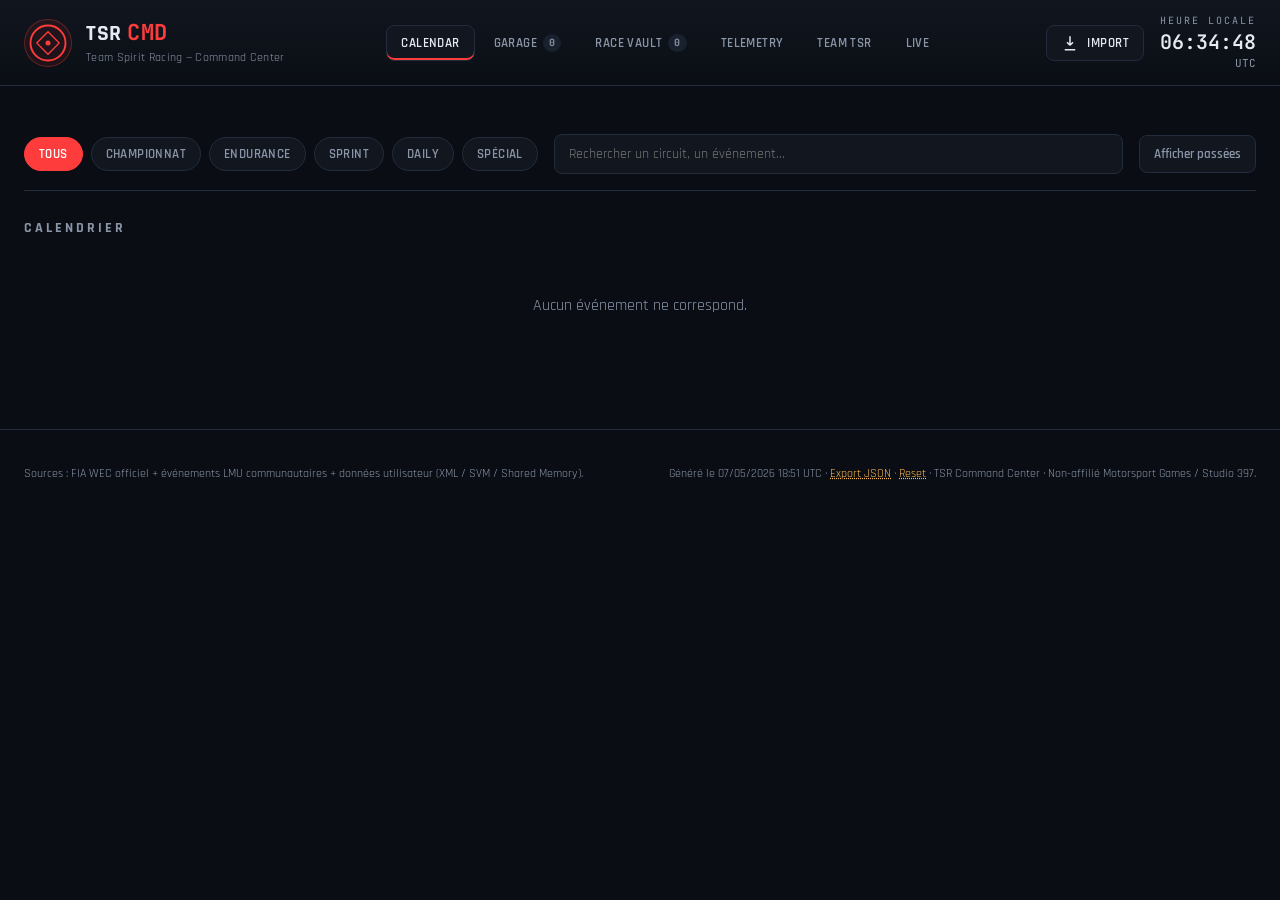
==== commit 2ea5fdd5: "Add Live Bridge .exe build pipeline The Python bridge that relays the rF2/LMU shared memory plugin t" ====
--- a/index.html
+++ b/index.html
@@ -714,7 +714,7 @@
   <div class="container footer-inner">
     <p>Sources : FIA WEC officiel + événements LMU communautaires + données utilisateur (XML / SVM / Shared Memory).</p>
     <p class="muted">
-      Généré le <span id="lastUpdated">07/05/2026 18:15 UTC</span>
+      Généré le <span id="lastUpdated">07/05/2026 18:51 UTC</span>
       · <button class="link-btn" id="exportBtn">Export JSON</button>
       · <button class="link-btn" id="resetBtn">Reset</button>
       · TSR Command Center · Non-affilié Motorsport Games / Studio 397.
@@ -723,7 +723,7 @@
 </footer>
 
 <script type="application/json" id="eventsData">{
-  "generated": "2026-05-07T18:15:32.130676Z",
+  "generated": "2026-05-07T18:51:02.129879Z",
   "events": [
     {
       "id": "wec-qatar-2026",
@@ -2496,70 +2496,51 @@
 /* ============================================================
    LIVE BRIDGE VIEW
    ============================================================ */
-const LIVE_BRIDGE_PY = `#!/usr/bin/env python3
-'''
-TSR Live Bridge — Shared Memory -> WebSocket relay for Le Mans Ultimate.
-
-Reads the rFactor 2 / LMU shared memory (TheIronWolf plugin v3.7+) and
-broadcasts a compact JSON snapshot ~30 Hz to any browser/tablet connected.
-Compatible with the official rF2SMMP ($rFactor2SMMP_Telemetry$) and
-the Racelab variant ($lmuSMMP_Telemetry$).
-
-Requires:
-    pip install pywin32 websockets
-
-Usage on Windows:
-    python tsr_live_bridge.py
-    -> open the browser at TSR Command Center > Live tab
-    -> the connection establishes automatically.
-'''
-import asyncio, json, mmap, struct, time, websockets
-
-SCORING_NAME    = r"$rFactor2SMMP_Scoring$"
-TELEMETRY_NAME  = r"$rFactor2SMMP_Telemetry$"
-PORT            = 8765
-
-def read_telemetry():
-    try:
-        mm = mmap.mmap(-1, 65536, TELEMETRY_NAME)
-        # Header: version + tick (very simplified parse — full layout is in
-        # https://github.com/TheIronWolfModding/rFactor2SharedMemoryMapPlugin)
-        # For demo we extract speed (m/s), rpm, gear from known offsets.
-        # Adapt offsets to your plugin version.
-        speed = struct.unpack_from("<f", mm, 0x100)[0]
-        rpm   = struct.unpack_from("<f", mm, 0x110)[0]
-        gear  = struct.unpack_from("<i", mm, 0x118)[0]
-        fuel  = struct.unpack_from("<f", mm, 0x120)[0]
-        mm.close()
-        return {"speed_kmh": speed * 3.6, "rpm": rpm, "gear": gear, "fuel_l": fuel}
-    except Exception as e:
-        return {"error": str(e)}
-
-CLIENTS = set()
-
-async def handler(ws):
-    CLIENTS.add(ws)
-    try:
-        async for _ in ws: pass
-    finally:
-        CLIENTS.discard(ws)
-
-async def broadcast():
-    while True:
-        if CLIENTS:
-            data = read_telemetry()
-            data["ts"] = time.time()
-            payload = json.dumps(data)
-            await asyncio.gather(*[c.send(payload) for c in CLIENTS], return_exceptions=True)
-        await asyncio.sleep(1/30)
-
-async def main():
-    print(f"TSR Live Bridge ws://localhost:{PORT}")
-    async with websockets.serve(handler, "localhost", PORT):
-        await broadcast()
-
-if __name__ == "__main__":
-    asyncio.run(main())
+const LIVE_BRIDGE_PY = `# Aperçu — extrait du fichier complet (~200 lignes) sur GitHub.
+import asyncio, ctypes, json, mmap, struct, time, websockets
+from ctypes import c_double, c_long, c_char, Structure
+
+TELEMETRY_NAME = r"$rFactor2SMMP_Telemetry$"  # ou $lmuSMMP_Telemetry$ pour Racelab
+
+class rF2Vec3(Structure):
+    _pack_ = 4
+    _fields_ = [("x", c_double), ("y", c_double), ("z", c_double)]
+
+class rF2VehicleTelemetryHead(Structure):
+    # Subset de la struct C++ rF2VehicleTelemetry (plugin v3.7+).
+    # ctypes calcule les offsets exacts de chaque champ declare.
+    _pack_ = 4
+    _fields_ = [
+        ("mID", c_long), ("mDeltaTime", c_double), ("mElapsedTime", c_double),
+        ("mLapNumber", c_long), ("mLapStartET", c_double),
+        ("mVehicleName", c_char * 64), ("mTrackName", c_char * 64),
+        ("mPos", rF2Vec3), ("mLocalVel", rF2Vec3), ("mLocalAccel", rF2Vec3),
+        ("mOri", rF2Vec3 * 3), ("mLocalRot", rF2Vec3), ("mLocalRotAccel", rF2Vec3),
+        ("mGear", c_long), ("mEngineRPM", c_double), ("mEngineWaterTemp", c_double),
+        ("mEngineOilTemp", c_double), ("mClutchRPM", c_double),
+        ("mUnfilteredThrottle", c_double), ("mUnfilteredBrake", c_double),
+        ("mUnfilteredSteering", c_double), ("mUnfilteredClutch", c_double),
+        ("mFilteredThrottle", c_double), ("mFilteredBrake", c_double),
+        ("mFilteredSteering", c_double), ("mFilteredClutch", c_double),
+        ("mSteeringShaftTorque", c_double),
+        # ... + ride heights, downforce, mFuel, mEngineMaxRPM
+    ]
+
+def read_snapshot(mm):
+    mm.seek(0)
+    update_begin, update_end, num_vehicles = struct.unpack("<IIi", mm.read(12))
+    if num_vehicles < 1 or update_begin != update_end:
+        return None
+    mm.seek(12)
+    veh = rF2VehicleTelemetryHead.from_buffer_copy(
+        mm.read(ctypes.sizeof(rF2VehicleTelemetryHead)))
+    speed = (veh.mLocalVel.x**2 + veh.mLocalVel.y**2 + veh.mLocalVel.z**2)**0.5 * 3.6
+    return {"speed_kmh": speed, "rpm": veh.mEngineRPM, "gear": veh.mGear,
+            "fuel_l": veh.mFuel, "throttle": veh.mFilteredThrottle,
+            "brake": veh.mFilteredBrake, "steering": veh.mFilteredSteering}
+
+# WebSocket loop diffuse 30 Hz à tout client connecté
+# -> code complet : https://github.com/jerome93190/tsr/blob/claude/lemans-web-app-ideas-iCtbP/bridge/tsr_live_bridge.py
 `;
 
 function renderLive() {
@@ -2602,25 +2583,37 @@
 
     ${tab === 'instructions' ? `
       <div class="chart-box">
-        <h4>Mise en route</h4>
+        <h4>Mise en route — option rapide (.exe)</h4>
         <ol style="line-height:1.8;color:var(--text);font-size:14px;">
           <li>Vérifier que <code>rFactor2SharedMemoryMapPlugin64.dll</code> est dans <code>LMU/Plugins/</code> (✓ déjà chez vous).</li>
           <li>Activer le plugin dans <code>UserData/player/CustomPluginVariables.JSON</code> :
             <div class="code-block">{ "rFactor2SharedMemoryMapPlugin.dll": { " Enabled":1 } }</div>
           </li>
-          <li>Sur la même machine, télécharger le bridge Python (onglet "Bridge Python") et lancer :
-            <div class="code-block">python tsr_live_bridge.py</div>
+          <li>Télécharger le bridge prêt à l'emploi (compilé automatiquement par GitHub Actions) :
+            <div style="margin:10px 0;">
+              <a class="btn primary" href="https://github.com/jerome93190/tsr/releases/download/bridge-latest/tsr_live_bridge.exe" target="_blank" rel="noopener">⬇ tsr_live_bridge.exe (Windows)</a>
+              <a class="btn ghost" href="https://github.com/jerome93190/tsr/releases/tag/bridge-latest" target="_blank" rel="noopener" style="margin-left:8px;">Voir la release</a>
+            </div>
+            <p class="muted" style="font-size:12px;margin:6px 0 0;">~10 MB · zéro dépendance · double-clic pour lancer · Windows 10/11 64 bits.</p>
+          </li>
+          <li>Double-cliquer sur <code>tsr_live_bridge.exe</code>. Une console s'ouvre et affiche :
+            <div class="code-block">TSR Live Bridge\nListening on ws://localhost:8765</div>
           </li>
           <li>Cliquer "Connecter ws://localhost:8765" en haut à droite.</li>
           <li>Lancer une session dans LMU. Les tuiles HUD s'animent en temps réel.</li>
         </ol>
-        <p class="muted" style="margin-top:16px;">Le bridge fonctionne aussi via réseau local (ouvrir le port 8765) pour afficher le HUD sur tablette/téléphone en second écran.</p>
+        <p class="muted" style="margin-top:16px;">Le bridge écoute sur <code>0.0.0.0:8765</code> donc une tablette/téléphone sur le même Wi-Fi peut s'y connecter en second écran (autoriser le port dans Windows Defender Firewall).</p>
+        <p class="muted" style="margin-top:12px;font-size:13px;">Préférer Python ? Voir l'onglet "Bridge Python" → script source à lancer avec <code>python tsr_live_bridge.py</code>.</p>
       </div>
     ` : tab === 'bridge' ? `
       <div class="chart-box">
-        <h4>tsr_live_bridge.py</h4>
-        <p class="muted" style="margin-bottom:12px;">~50 lignes. Lit la shared memory ~30Hz et la diffuse à tout client WebSocket connecté.</p>
-        <button class="btn primary" id="downloadBridge" style="margin-bottom:12px;">⬇ Télécharger le script</button>
+        <h4>tsr_live_bridge.py — source Python</h4>
+        <p class="muted" style="margin-bottom:12px;">Pour les puristes : lance directement avec <code>python tsr_live_bridge.py</code> (nécessite <code>pip install websockets</code>).</p>
+        <div style="margin-bottom:16px;">
+          <a class="btn primary" href="https://raw.githubusercontent.com/jerome93190/tsr/claude/lemans-web-app-ideas-iCtbP/bridge/tsr_live_bridge.py" target="_blank" rel="noopener" download="tsr_live_bridge.py">⬇ tsr_live_bridge.py</a>
+          <a class="btn ghost" href="https://github.com/jerome93190/tsr/blob/claude/lemans-web-app-ideas-iCtbP/bridge/tsr_live_bridge.py" target="_blank" rel="noopener" style="margin-left:8px;">Voir la source GitHub</a>
+        </div>
+        <p class="muted" style="font-size:13px;margin-bottom:8px;">Aperçu — la classe <code>rF2VehicleTelemetryHead</code> reproduit la struct C++ du plugin v3.7+ avec ctypes, ce qui garantit le bon offset de chaque champ :</p>
         <pre class="code-block" style="white-space:pre;">${escapeHtml(LIVE_BRIDGE_PY)}</pre>
       </div>
     ` : `
@@ -2653,14 +2646,6 @@
   if (connectBtn) connectBtn.addEventListener('click', liveConnect);
   const disconnectBtn = document.getElementById('liveDisconnect');
   if (disconnectBtn) disconnectBtn.addEventListener('click', liveDisconnect);
-  const dl = document.getElementById('downloadBridge');
-  if (dl) dl.addEventListener('click', () => {
-    const blob = new Blob([LIVE_BRIDGE_PY], { type: 'text/x-python' });
-    const url = URL.createObjectURL(blob);
-    const a = document.createElement('a');
-    a.href = url; a.download = 'tsr_live_bridge.py'; a.click();
-    URL.revokeObjectURL(url);
-  });
 }
 
 function liveConnect() {
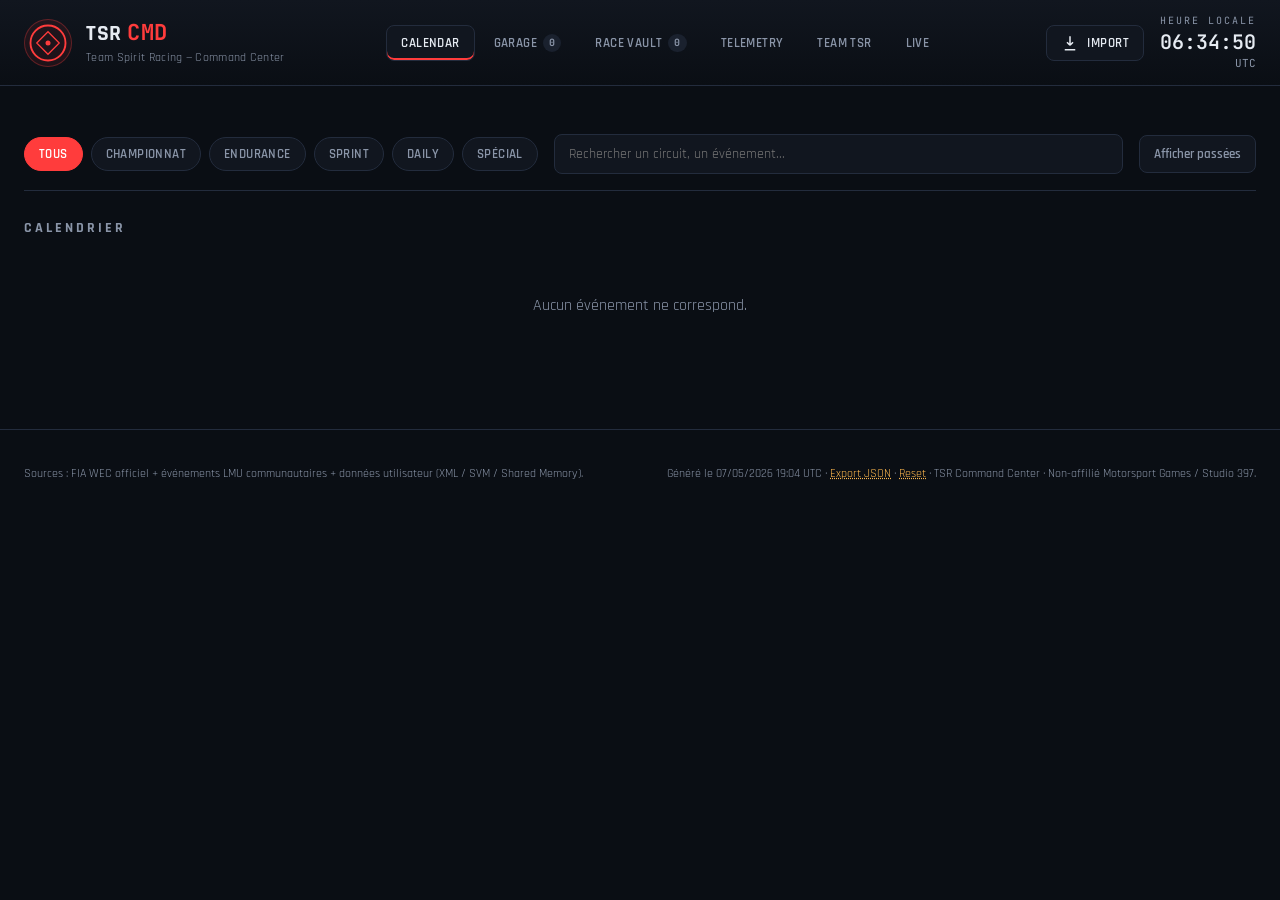
==== commit 544015bf: "Live timing for ALL drivers + fix wrong player data The previous bridge had two bugs: 1. It read veh" ====
--- a/index.html
+++ b/index.html
@@ -517,6 +517,29 @@
 /* ============================================================
    LIVE BRIDGE
    ============================================================ */
+.live-session-bar {
+  background: linear-gradient(135deg, rgba(255,60,60,0.06), rgba(77,163,255,0.04)), var(--bg-2);
+  border: 1px solid var(--border);
+  border-radius: var(--radius);
+  padding: 18px 24px;
+  margin-bottom: 20px;
+  display: grid;
+  grid-template-columns: repeat(auto-fit, minmax(140px, 1fr));
+  gap: 24px;
+}
+.live-session-bar > div { display: flex; flex-direction: column; gap: 4px; }
+.live-session-bar .label { font-size: 10px; letter-spacing: 2px; color: var(--muted); text-transform: uppercase; }
+.live-session-bar strong { font-size: 16px; font-weight: 700; }
+.live-session-bar small { font-size: 11px; color: var(--muted); }
+
+.live-table { font-size: 12px; }
+.live-table th, .live-table td { padding: 6px 10px !important; }
+.live-table tr.tsr { background: rgba(255,184,77,0.05); }
+.live-table tr.player { background: rgba(255,60,60,0.10) !important; box-shadow: inset 4px 0 0 var(--accent); }
+.live-table tr.inpits { opacity: 0.7; }
+.live-table tr.ingarage { opacity: 0.4; }
+.live-table .num { font-family: 'JetBrains Mono', monospace; text-align: right; }
+
 .live-status {
   background: var(--bg-2); border: 1px solid var(--border);
   border-radius: var(--radius); padding: 20px;
@@ -714,7 +737,7 @@
   <div class="container footer-inner">
     <p>Sources : FIA WEC officiel + événements LMU communautaires + données utilisateur (XML / SVM / Shared Memory).</p>
     <p class="muted">
-      Généré le <span id="lastUpdated">07/05/2026 18:51 UTC</span>
+      Généré le <span id="lastUpdated">07/05/2026 19:04 UTC</span>
       · <button class="link-btn" id="exportBtn">Export JSON</button>
       · <button class="link-btn" id="resetBtn">Reset</button>
       · TSR Command Center · Non-affilié Motorsport Games / Studio 397.
@@ -723,7 +746,7 @@
 </footer>
 
 <script type="application/json" id="eventsData">{
-  "generated": "2026-05-07T18:51:02.129879Z",
+  "generated": "2026-05-07T19:04:11.361388Z",
   "events": [
     {
       "id": "wec-qatar-2026",
@@ -2548,10 +2571,40 @@
   const tab = State.selected.liveTab || 'instructions';
   const connected = State.liveSocket && State.liveSocket.readyState === 1;
   const data = State.liveData || {};
+  const session = data.session || {};
+  const player = data.player || {};
+  const vehicles = data.vehicles || [];
+
+  // Session header info
+  const phaseColor = {
+    'Green Flag': 'var(--green)', 'Full-Course Yellow': 'var(--accent-2)',
+    'Countdown': 'var(--blue)', 'Formation': 'var(--blue)',
+    'Stopped': 'var(--accent)', 'Finished': 'var(--muted-2)',
+  }[session.phase] || 'var(--muted)';
+  const remainingS = session.end_et != null && session.current_et != null
+    ? Math.max(0, session.end_et - session.current_et) : null;
+  const fmtClock = (s) => {
+    if (s == null) return '—';
+    const h = Math.floor(s / 3600), m = Math.floor((s % 3600) / 60), ss = Math.floor(s % 60);
+    return h > 0 ? `${h}:${String(m).padStart(2,'0')}:${String(ss).padStart(2,'0')}`
+                 : `${m}:${String(ss).padStart(2,'0')}`;
+  };
+  const fmtGap = (t, l) => {
+    if (l && l > 0) return `+${l} lap${l > 1 ? 's' : ''}`;
+    if (!t || t <= 0) return '—';
+    return `+${t.toFixed(3)}`;
+  };
+  const fmtSec = (s) => (s == null || s <= 0) ? '—' : s.toFixed(3);
+
+  // Sort by place (live ranking)
+  const sorted = [...vehicles].sort((a, b) => (a.place || 999) - (b.place || 999));
+  // Find best lap overall and best sectors per class for purple/green coloring
+  const bestLapOverall = Math.min(...vehicles.filter(v => v.best_lap > 0).map(v => v.best_lap), Infinity);
+  const bestS1Overall = Math.min(...vehicles.filter(v => v.best_s1 > 0).map(v => v.best_s1), Infinity);
 
   root.innerHTML = `
     <div class="view-header">
-      <div><h2>Live Bridge</h2><p class="subtitle">Lecture temps réel via Shared Memory plugin</p></div>
+      <div><h2>Live Bridge</h2><p class="subtitle">${connected ? `Connecté · ${session.track || 'session vide'}` : 'Lecture temps réel via Shared Memory'}</p></div>
       <div class="view-actions">
         ${connected
           ? `<button class="btn danger" id="liveDisconnect">Déconnecter</button>`
@@ -2559,21 +2612,95 @@
       </div>
     </div>
 
-    <div class="live-status ${connected ? 'connected' : ''}">
-      <span class="live-status-dot"></span>
-      <div class="live-status-text">
-        <strong>${connected ? 'Connecté' : 'Hors ligne'}</strong>
-        <span class="muted">${connected ? `Dernière mise à jour : ${data.ts ? new Date(data.ts*1000).toLocaleTimeString('fr-FR') : '—'}` : 'Lancez le bridge Python pour recevoir la télémétrie en direct.'}</span>
-      </div>
-      <code style="font-family:'JetBrains Mono',monospace;font-size:11px;color:var(--muted);">ws://localhost:8765</code>
-    </div>
-
-    <div class="live-hud">
-      <div class="hud-tile"><div class="label">Speed</div><div class="value">${data.speed_kmh != null ? data.speed_kmh.toFixed(0) : '—'}</div><div class="sub">km/h</div></div>
-      <div class="hud-tile"><div class="label">RPM</div><div class="value">${data.rpm != null ? Math.round(data.rpm) : '—'}</div><div class="sub">tr/min</div></div>
-      <div class="hud-tile"><div class="label">Gear</div><div class="value">${data.gear != null ? (data.gear > 0 ? data.gear : data.gear === 0 ? 'N' : 'R') : '—'}</div><div class="sub">rapport</div></div>
-      <div class="hud-tile"><div class="label">Fuel</div><div class="value">${data.fuel_l != null ? data.fuel_l.toFixed(1) : '—'}</div><div class="sub">litres</div></div>
-    </div>
+    ${connected && data.ok ? `
+      <div class="live-session-bar">
+        <div><span class="label">CIRCUIT</span><strong>${escapeHtml(session.track || '—')}</strong></div>
+        <div><span class="label">SESSION</span><strong>${escapeHtml(session.type || '—')}</strong></div>
+        <div><span class="label">PHASE</span><strong style="color:${phaseColor};">${escapeHtml(session.phase || '—')}</strong></div>
+        <div><span class="label">TEMPS RESTANT</span><strong>${fmtClock(remainingS)}</strong></div>
+        <div><span class="label">VOITURES</span><strong>${vehicles.length}</strong></div>
+        <div><span class="label">PISTE</span><strong>${session.weather ? session.weather.track.toFixed(0) : '—'}°C</strong><small>${session.weather ? `air ${session.weather.ambient.toFixed(0)}°C · pluie ${(session.weather.rain*100).toFixed(0)}%` : ''}</small></div>
+      </div>
+    ` : connected && data.error ? `
+      <div class="live-status">
+        <span class="live-status-dot" style="background:var(--accent-2);"></span>
+        <div class="live-status-text">
+          <strong>En attente du jeu</strong>
+          <span class="muted">${escapeHtml(data.message || 'Le bridge est connecté mais LMU ne fournit pas encore de données.')}</span>
+        </div>
+      </div>
+    ` : `
+      <div class="live-status ${connected ? 'connected' : ''}">
+        <span class="live-status-dot"></span>
+        <div class="live-status-text">
+          <strong>${connected ? 'Connecté · en attente données' : 'Hors ligne'}</strong>
+          <span class="muted">${connected ? 'Lance une session dans LMU.' : 'Lance le bridge ou télécharge le .exe (onglet Instructions).'}</span>
+        </div>
+        <code style="font-family:'JetBrains Mono',monospace;font-size:11px;color:var(--muted);">ws://localhost:8765</code>
+      </div>
+    `}
+
+    ${connected && data.ok && data.player ? `
+      <h3 class="section-title">Mon HUD</h3>
+      <div class="live-hud">
+        <div class="hud-tile"><div class="label">Speed</div><div class="value">${player.speed_kmh != null ? player.speed_kmh.toFixed(0) : '—'}</div><div class="sub">km/h</div></div>
+        <div class="hud-tile"><div class="label">RPM</div><div class="value" style="color:${player.rpm > player.rpm_max * 0.95 ? 'var(--accent)' : 'var(--text)'};">${player.rpm != null ? Math.round(player.rpm) : '—'}</div><div class="sub">${player.rpm_max ? `max ${Math.round(player.rpm_max)}` : 'tr/min'}</div></div>
+        <div class="hud-tile"><div class="label">Gear</div><div class="value">${player.gear != null ? (player.gear > 0 ? player.gear : player.gear === 0 ? 'N' : 'R') : '—'}</div><div class="sub">rapport</div></div>
+        <div class="hud-tile"><div class="label">Fuel</div><div class="value">${player.fuel_l != null ? player.fuel_l.toFixed(1) : '—'}</div><div class="sub">litres</div></div>
+        <div class="hud-tile"><div class="label">Throttle</div><div class="value" style="color:var(--green);">${player.throttle != null ? (player.throttle*100).toFixed(0) : '—'}</div><div class="sub">%</div></div>
+        <div class="hud-tile"><div class="label">Brake</div><div class="value" style="color:var(--accent);">${player.brake != null ? (player.brake*100).toFixed(0) : '—'}</div><div class="sub">%</div></div>
+        <div class="hud-tile"><div class="label">Engine</div><div class="value" style="color:${player.engine_temp > 110 ? 'var(--accent)' : 'var(--text)'};">${player.engine_temp != null ? player.engine_temp.toFixed(0) : '—'}</div><div class="sub">°C eau</div></div>
+        <div class="hud-tile"><div class="label">Oil</div><div class="value">${player.oil_temp != null ? player.oil_temp.toFixed(0) : '—'}</div><div class="sub">°C huile</div></div>
+      </div>
+    ` : ''}
+
+    ${connected && data.ok && vehicles.length ? `
+      <h3 class="section-title">Live Timing — ${vehicles.length} voitures</h3>
+      <div class="leaderboard"><table class="live-table">
+        <thead><tr>
+          <th class="pos">P</th>
+          <th>Pilote</th>
+          <th>Voiture</th>
+          <th>Cl.</th>
+          <th class="num">Tr</th>
+          <th class="num">S1</th>
+          <th class="num">S2</th>
+          <th class="num">Last</th>
+          <th class="num">Best</th>
+          <th class="num">Gap leader</th>
+          <th class="num">Gap next</th>
+          <th>Pit</th>
+        </tr></thead>
+        <tbody>
+          ${sorted.map(v => {
+            const isTSR = TSR_PATTERN.test(v.vehicle || '') || TSR_PATTERN.test(v.name || '');
+            const cls = [
+              v.is_player ? 'player' : '',
+              isTSR ? 'tsr' : '',
+              v.in_pits ? 'inpits' : '',
+              v.in_garage ? 'ingarage' : '',
+            ].filter(Boolean).join(' ');
+            const lastIsBest = v.last_lap && v.best_lap && Math.abs(v.last_lap - v.best_lap) < 0.001;
+            const purpleLap = v.best_lap > 0 && v.best_lap === bestLapOverall;
+            const purpleS1 = v.best_s1 > 0 && v.best_s1 === bestS1Overall;
+            return `<tr class="${cls}">
+              <td class="pos">${v.place || '—'}</td>
+              <td><strong>${escapeHtml(v.name)}</strong>${v.is_player ? ' <span style="color:var(--accent);font-size:10px;letter-spacing:1.5px;">YOU</span>' : ''}${isTSR ? ' <span class="badge endurance" style="font-size:9px;padding:1px 5px;">TSR</span>' : ''}</td>
+              <td><div style="font-size:12px;">${escapeHtml(v.vehicle)}</div><div style="color:var(--muted-2);font-size:10px;">${escapeHtml(v.control || '')}</div></td>
+              <td><span class="badge ${classifyClass(v.class)}" style="font-size:9px;padding:1px 5px;">${escapeHtml(v.class)}</span></td>
+              <td class="num">${v.lap}</td>
+              <td class="num" style="color:${purpleS1 ? 'var(--purple)' : 'var(--text)'}">${fmtSec(v.last_s1)}</td>
+              <td class="num">${fmtSec(v.last_s2)}</td>
+              <td class="num" style="color:${lastIsBest ? 'var(--purple)' : 'var(--text)'}">${v.last_lap ? formatLapTime(v.last_lap) : '—'}</td>
+              <td class="num" style="color:${purpleLap ? 'var(--purple)' : 'var(--accent)'};font-weight:700;">${v.best_lap ? formatLapTime(v.best_lap) : '—'}</td>
+              <td class="num">${v.place === 1 ? '—' : fmtGap(v.gap_lead_t, v.gap_lead_l)}</td>
+              <td class="num">${v.place === 1 ? '—' : fmtGap(v.gap_next_t, v.gap_next_l)}</td>
+              <td>${v.in_pits ? '<span style="color:var(--accent-2);font-size:11px;font-weight:700;">PIT</span>' : v.in_garage ? '<span style="color:var(--muted-2);font-size:11px;">BOX</span>' : `${v.pits}`}</td>
+            </tr>`;
+          }).join('')}
+        </tbody>
+      </table></div>
+    ` : ''}
 
     <div class="tabs-inline">
       <button class="tab-inline ${tab === 'instructions' ? 'active' : ''}" data-live-tab="instructions">Instructions</button>
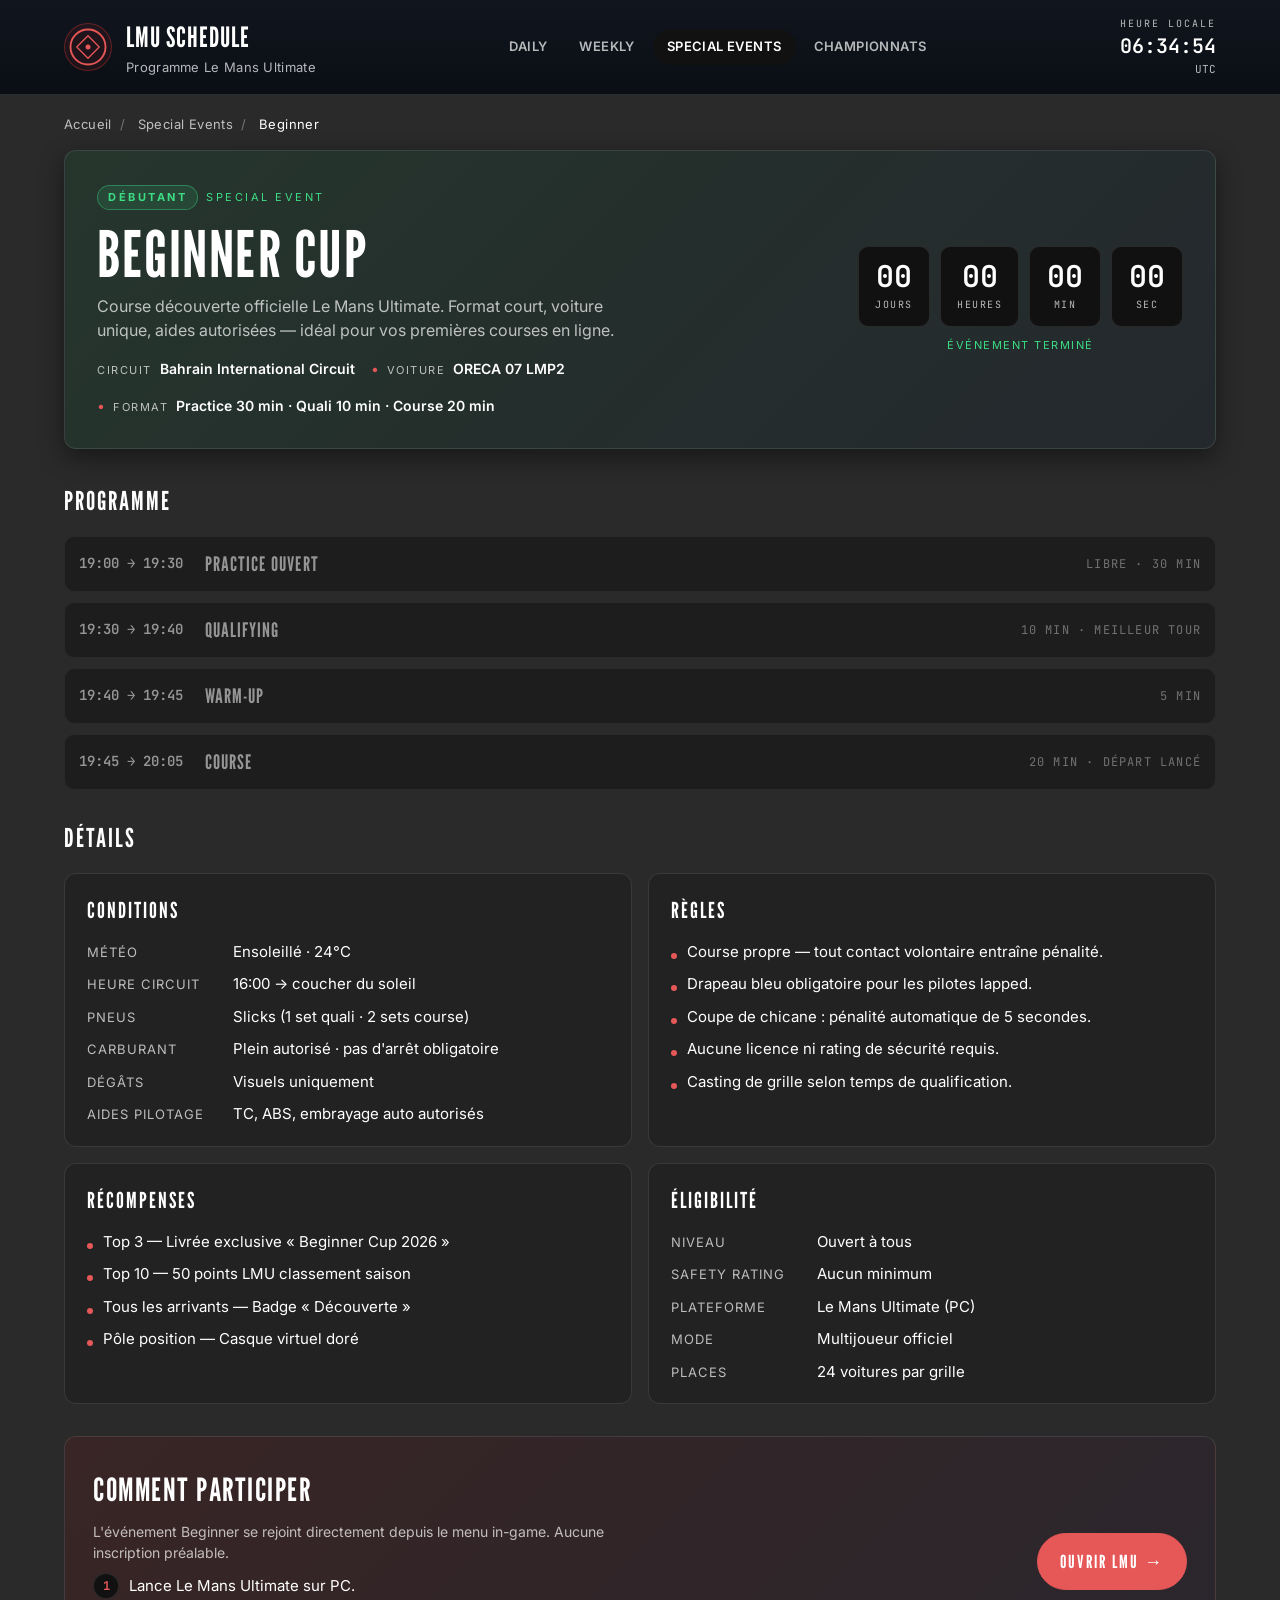
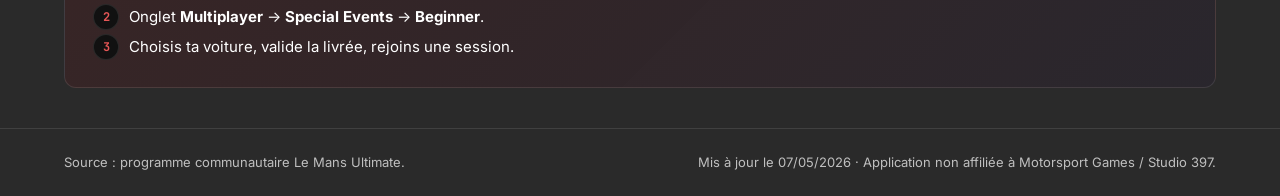
==== commit ece3e827: "Merge 789d3db7841cafa58754691be6c0ef14091846bf into 85d4203051a2c9d10a1f0475ad19d350089d87cf" ====
--- a/index.html
+++ b/index.html
@@ -3,55 +3,63 @@
 <head>
 <meta charset="UTF-8" />
 <meta name="viewport" content="width=device-width, initial-scale=1.0" />
-<title>TSR Command Center — Le Mans Ultimate</title>
-<meta name="description" content="TSR Command Center — calendrier WEC, garage de setups, vault de courses, télémétrie et live bridge pour Le Mans Ultimate." />
+<title>Beginner — Special Event · LMU Schedule</title>
+<meta name="description" content="Special Event Beginner pour Le Mans Ultimate : programme, règles, conditions et récompenses de la course découverte officielle." />
 <link rel="preconnect" href="https://fonts.googleapis.com" />
 <link rel="preconnect" href="https://fonts.gstatic.com" crossorigin />
-<link href="https://fonts.googleapis.com/css2?family=Rajdhani:wght@400;500;600;700&family=JetBrains+Mono:wght@400;600&display=swap" rel="stylesheet" />
+<link href="https://fonts.googleapis.com/css2?family=League+Gothic:wdth@75..100&family=Inter:wght@400;500;600;700&family=JetBrains+Mono:wght@400;600&display=swap" rel="stylesheet" />
 <style>
 
 :root {
-  --bg: #0a0e14;
-  --bg-2: #11161f;
-  --bg-3: #1a212e;
-  --bg-4: #232c3d;
-  --border: #232c3d;
-  --border-light: #2e3a52;
-  --text: #e6ebf2;
-  --muted: #8a95a8;
-  --muted-2: #5d6678;
-  --accent: #ff3c3c;
+  --primary-color: #e65757;
+  --primary-dark: #c94040;
+  --secondary-color: #4f94ef;
+  --dark-bg: #2a2a2a;
+  --darker-bg: #222222;
+  --darkest-bg: #111111;
+  --card-bg: rgba(17, 17, 17, 0.95);
+  --nav-bg: rgba(0, 0, 0, 0.7);
+  --text-color: #ffffff;
+  --text-muted: rgba(255, 255, 255, 0.7);
+  --border-color: rgba(255, 255, 255, 0.1);
+  --active-bg: rgba(255, 255, 255, 0.2);
+
+  --bg: var(--dark-bg);
+  --bg-2: var(--darker-bg);
+  --bg-3: var(--darkest-bg);
+  --border: var(--border-color);
+  --text: var(--text-color);
+  --muted: var(--text-muted);
+  --accent: var(--primary-color);
   --accent-2: #ffb84d;
   --green: #3ddc84;
-  --blue: #4da3ff;
+  --blue: var(--secondary-color);
   --purple: #b87cff;
-  --pink: #ff5ca0;
-  --shadow: 0 8px 24px rgba(0,0,0,0.35);
-  --shadow-lg: 0 20px 60px rgba(0,0,0,0.5);
+  --shadow: 0 8px 24px rgba(0,0,0,0.45);
   --radius: 12px;
-  --radius-sm: 8px;
-}
-* { box-sizing: border-box; }
+  --font-display: 'League Gothic', 'Oswald', 'Bebas Neue', Impact, sans-serif;
+  --font-body: 'Inter', system-ui, -apple-system, Segoe UI, Roboto, sans-serif;
+}
+* { box-sizing: border-box; margin: 0; padding: 0; }
+html { font-size: 16px; }
+@media (max-width: 992px) { html { font-size: 14px; } }
+@media (max-width: 768px) { html { font-size: 12px; } }
 html, body {
-  margin: 0; padding: 0;
-  background: var(--bg); color: var(--text);
-  font-family: 'Rajdhani', system-ui, -apple-system, Segoe UI, Roboto, sans-serif;
-  font-size: 16px; line-height: 1.4; min-height: 100vh;
-}
-button { font-family: inherit; }
-.container { max-width: 1400px; margin: 0 auto; padding: 0 24px; }
-
-/* ============================================================
-   HEADER + NAV
-   ============================================================ */
+  background: var(--dark-bg); color: var(--text);
+  font-family: var(--font-body);
+  line-height: 1.5; min-height: 100vh;
+  overflow-x: hidden;
+}
+.container { max-width: 1200px; margin: 0 auto; padding: 0 24px; }
+
 .site-header {
   background: linear-gradient(180deg, #11161f 0%, #0a0e14 100%);
   border-bottom: 1px solid var(--border);
   position: sticky; top: 0; z-index: 50;
   backdrop-filter: blur(8px);
 }
-.header-inner { display: flex; align-items: center; justify-content: space-between; padding: 14px 24px; gap: 24px; flex-wrap: wrap; }
-.brand { display: flex; align-items: center; gap: 14px; cursor: pointer; }
+.header-inner { display: flex; align-items: center; justify-content: space-between; padding: 16px 24px; gap: 24px; }
+.brand { display: flex; align-items: center; gap: 14px; text-decoration: none; color: inherit; }
 .brand-logo {
   color: var(--accent);
   display: grid; place-items: center;
@@ -59,46 +67,19 @@
   background: rgba(255, 60, 60, 0.08);
   border: 1px solid rgba(255, 60, 60, 0.3);
   border-radius: 50%;
-  flex-shrink: 0;
-}
-.brand h1 { margin: 0; font-size: 22px; font-weight: 700; letter-spacing: 0.5px; text-transform: uppercase; }
-.brand-mono { font-family: 'JetBrains Mono', monospace; color: var(--accent); }
-.tagline { margin: 0; color: var(--muted); font-size: 12px; letter-spacing: 0.3px; }
-
-.main-nav { display: flex; gap: 4px; flex-wrap: wrap; flex: 1; justify-content: center; }
-.nav-tab {
-  background: transparent; border: 1px solid transparent;
-  color: var(--muted);
-  padding: 8px 14px; border-radius: var(--radius-sm);
-  cursor: pointer;
-  font-weight: 600; font-size: 13px;
-  letter-spacing: 0.4px; text-transform: uppercase;
+}
+.brand h1 { margin: 0; font-family: var(--font-display); font-size: 28px; font-weight: 400; letter-spacing: 1px; text-transform: uppercase; }
+.tagline { margin: 0; color: var(--muted); font-size: 13px; letter-spacing: 0.3px; }
+
+.nav { display: flex; gap: 4px; align-items: center; }
+.nav a {
+  color: var(--muted); text-decoration: none;
+  padding: 8px 14px; border-radius: 999px;
+  font-weight: 600; font-size: 13px; letter-spacing: 0.4px; text-transform: uppercase;
   transition: all 0.15s ease;
-  display: inline-flex; align-items: center; gap: 6px;
-}
-.nav-tab:hover { color: var(--text); background: rgba(255,255,255,0.03); }
-.nav-tab.active { color: var(--text); background: var(--bg-2); border-color: var(--border); box-shadow: inset 0 -2px 0 var(--accent); }
-.badge-count {
-  display: inline-grid; place-items: center;
-  min-width: 18px; height: 18px; padding: 0 6px;
-  background: var(--bg-3); color: var(--muted);
-  font-family: 'JetBrains Mono', monospace; font-size: 10px; font-weight: 700;
-  border-radius: 999px;
-}
-.nav-tab.active .badge-count { background: var(--accent); color: white; }
-
-.header-meta { display: flex; align-items: center; gap: 16px; }
-.header-action {
-  background: var(--bg-2); color: var(--text);
-  border: 1px solid var(--border);
-  padding: 8px 14px; border-radius: var(--radius-sm);
-  cursor: pointer;
-  font-weight: 600; font-size: 13px;
-  letter-spacing: 0.5px; text-transform: uppercase;
-  display: inline-flex; align-items: center; gap: 8px;
-  transition: all 0.15s ease;
-}
-.header-action:hover { border-color: var(--accent); color: var(--accent); }
+}
+.nav a:hover { color: var(--text); }
+.nav a.active { background: var(--bg-3); color: var(--text); }
 
 .clock { display: flex; flex-direction: column; align-items: flex-end; font-family: 'JetBrains Mono', monospace; }
 .clock-label { font-size: 10px; letter-spacing: 2px; color: var(--muted); }
@@ -106,511 +87,156 @@
 .clock-tz { font-size: 11px; color: var(--muted); }
 
 .live-banner { background: linear-gradient(90deg, rgba(255,60,60,0.18), rgba(255,60,60,0)); border-bottom: 1px solid rgba(255,60,60,0.4); }
-.live-banner-inner { display: flex; align-items: center; gap: 12px; padding: 10px 24px; font-size: 14px; }
+.live-banner-inner { display: flex; align-items: center; gap: 12px; padding: 12px 24px; font-size: 15px; }
 .live-dot { width: 10px; height: 10px; border-radius: 50%; background: var(--accent); box-shadow: 0 0 0 0 rgba(255,60,60,0.7); animation: pulse 1.6s infinite; }
 @keyframes pulse {
   0%   { box-shadow: 0 0 0 0 rgba(255,60,60,0.7); }
   70%  { box-shadow: 0 0 0 14px rgba(255,60,60,0); }
   100% { box-shadow: 0 0 0 0 rgba(255,60,60,0); }
 }
-.live-link { margin-left: auto; color: var(--accent-2); text-decoration: none; font-weight: 600; }
-.live-link:hover { text-decoration: underline; }
-
-/* ============================================================
-   DROPZONE OVERLAY + TOAST
-   ============================================================ */
-.dropzone-overlay {
-  position: fixed; inset: 0; z-index: 200;
-  background: rgba(10,14,20,0.92);
-  backdrop-filter: blur(8px);
-  display: none;
-  pointer-events: none;
-}
-.dropzone-overlay.active { display: grid; place-items: center; pointer-events: all; }
-.dropzone-content {
-  border: 3px dashed var(--accent);
-  border-radius: 24px;
-  padding: 60px 80px;
-  text-align: center;
-  color: var(--text);
-  background: rgba(255,60,60,0.05);
-}
-.dropzone-content svg { color: var(--accent); margin-bottom: 16px; }
-.dropzone-content h3 { margin: 0 0 8px; font-size: 28px; letter-spacing: 1px; text-transform: uppercase; }
-.dropzone-content p { margin: 0; color: var(--muted); font-size: 15px; }
-
-.toast-container {
-  position: fixed; top: 80px; right: 24px; z-index: 100;
-  display: flex; flex-direction: column; gap: 10px;
-  pointer-events: none;
-}
-.toast {
-  background: var(--bg-2);
-  border: 1px solid var(--border);
-  border-left: 4px solid var(--accent);
-  padding: 14px 18px;
-  border-radius: var(--radius-sm);
-  box-shadow: var(--shadow-lg);
-  font-size: 14px;
-  pointer-events: all;
-  min-width: 280px;
-  max-width: 380px;
-  animation: slideIn 0.2s ease;
-}
-.toast.success { border-left-color: var(--green); }
-.toast.error { border-left-color: var(--accent); }
-.toast.info { border-left-color: var(--blue); }
-.toast strong { display: block; margin-bottom: 2px; }
-.toast small { color: var(--muted); }
-@keyframes slideIn {
-  from { transform: translateX(20px); opacity: 0; }
-  to { transform: translateX(0); opacity: 1; }
-}
-
-/* ============================================================
-   CALENDAR (existing styles — adjusted)
-   ============================================================ */
-.controls { display: flex; flex-wrap: wrap; gap: 16px; align-items: center; padding: 24px 0 16px; border-bottom: 1px solid var(--border); }
-.filters { display: flex; flex-wrap: wrap; gap: 8px; }
-.filter {
-  background: var(--bg-2); color: var(--muted);
-  border: 1px solid var(--border);
-  padding: 8px 14px; border-radius: 999px;
-  cursor: pointer;
-  font-weight: 600; font-size: 13px;
-  letter-spacing: 0.4px; text-transform: uppercase;
-  transition: all 0.15s ease;
-}
-.filter:hover { color: var(--text); border-color: var(--accent); }
-.filter.active { background: var(--accent); color: white; border-color: var(--accent); }
-.search { flex: 1; min-width: 220px; }
-.search input {
-  width: 100%; background: var(--bg-2);
-  border: 1px solid var(--border); color: var(--text);
-  padding: 10px 14px; border-radius: var(--radius-sm);
-  font-family: inherit; font-size: 14px;
-}
-.search input:focus { outline: none; border-color: var(--accent); }
-.view-btn {
-  background: var(--bg-2); color: var(--muted);
-  border: 1px solid var(--border);
-  padding: 10px 14px; border-radius: var(--radius-sm);
-  font-weight: 600; font-size: 13px;
-  cursor: pointer; transition: all 0.15s ease;
-}
-.view-btn:hover { color: var(--text); }
-.view-btn[aria-pressed="true"] { background: var(--bg-3); color: var(--text); }
-.next-up { margin: 24px 0 8px; }
-.featured-card {
-  background: linear-gradient(135deg, rgba(255,60,60,0.10), rgba(77,163,255,0.06)), var(--bg-2);
+
+.breadcrumb { padding: 20px 0 0; font-size: 13px; color: var(--muted); letter-spacing: 0.4px; }
+.breadcrumb a { color: var(--muted); text-decoration: none; }
+.breadcrumb a:hover { color: var(--text); }
+.breadcrumb .sep { margin: 0 8px; opacity: 0.5; }
+.breadcrumb .here { color: var(--text); }
+
+.hero {
+  margin: 16px 0 32px;
+  background: linear-gradient(135deg, rgba(61,220,132,0.10), rgba(77,163,255,0.05)), var(--bg-2);
   border: 1px solid var(--border); border-radius: var(--radius);
-  padding: 24px;
+  padding: 32px;
   display: grid; grid-template-columns: 1fr auto;
-  gap: 24px; align-items: center; box-shadow: var(--shadow);
-}
-.featured-label { display: inline-block; font-size: 11px; letter-spacing: 2.5px; color: var(--accent-2); margin-bottom: 8px; }
-.featured-title { margin: 0 0 6px; font-size: 28px; font-weight: 700; letter-spacing: 0.5px; }
-.featured-meta { color: var(--muted); font-size: 15px; display: flex; flex-wrap: wrap; gap: 16px; }
-.featured-meta span::before { content: "•"; margin-right: 8px; color: var(--accent); }
-.featured-meta span:first-child::before { display: none; }
+  gap: 32px; align-items: center; box-shadow: var(--shadow);
+}
+.hero-label {
+  display: inline-flex; align-items: center; gap: 8px;
+  font-size: 11px; letter-spacing: 2.5px; color: var(--green);
+  margin-bottom: 12px;
+}
+.hero-label .badge-level {
+  padding: 3px 10px; border-radius: 999px;
+  background: rgba(61,220,132,0.12); border: 1px solid rgba(61,220,132,0.4);
+  color: var(--green); font-weight: 700;
+}
+.hero-title { margin: 0 0 8px; font-family: var(--font-display); font-size: 64px; font-weight: 400; letter-spacing: 1.5px; line-height: 1; text-transform: uppercase; }
+.hero-sub { margin: 0 0 16px; color: var(--muted); font-size: 16px; max-width: 560px; }
+.hero-meta { color: var(--text); font-size: 14px; display: flex; flex-wrap: wrap; gap: 16px; }
+.hero-meta span::before { content: "•"; margin-right: 8px; color: var(--accent); }
+.hero-meta span:first-child::before { display: none; }
+.hero-meta strong { color: var(--text); font-weight: 600; }
+.hero-meta .label { color: var(--muted); margin-right: 4px; text-transform: uppercase; font-size: 11px; letter-spacing: 1.5px; }
+
 .countdown { display: flex; gap: 10px; }
 .countdown-unit {
   background: var(--bg-3); border: 1px solid var(--border);
+  border-radius: 10px; padding: 14px 16px;
+  text-align: center; min-width: 72px;
+  font-family: 'JetBrains Mono', monospace;
+}
+.countdown-value { display: block; font-size: 30px; font-weight: 600; color: var(--text); line-height: 1; }
+.countdown-label { display: block; font-size: 10px; letter-spacing: 1.5px; color: var(--muted); margin-top: 6px; }
+.countdown-caption { font-size: 11px; letter-spacing: 1.5px; color: var(--muted); text-align: center; margin-top: 10px; text-transform: uppercase; }
+.hero.live { border-color: var(--accent); background: linear-gradient(135deg, rgba(255,60,60,0.14), rgba(255,184,77,0.05)), var(--bg-2); }
+.hero.live .hero-label { color: var(--accent); }
+.hero.live .hero-label .badge-level { color: var(--accent); background: rgba(255,60,60,0.10); border-color: rgba(255,60,60,0.4); }
+.hero.ended .countdown-caption { color: var(--green); }
+
+.grid {
+  display: grid; gap: 16px;
+  grid-template-columns: repeat(2, 1fr);
+  margin-bottom: 32px;
+}
+.info-card {
+  background: var(--bg-2); border: 1px solid var(--border);
+  border-radius: var(--radius); padding: 20px 22px;
+}
+.info-card h2 {
+  margin: 0 0 14px; font-family: var(--font-display);
+  font-size: 22px; font-weight: 400;
+  letter-spacing: 2px; text-transform: uppercase; color: var(--text);
+}
+.info-card ul { list-style: none; padding: 0; margin: 0; display: grid; gap: 10px; }
+.info-card li { display: flex; gap: 10px; align-items: baseline; font-size: 15px; }
+.info-card li::before {
+  content: ""; width: 6px; height: 6px; border-radius: 50%;
+  background: var(--accent); flex: 0 0 auto;
+  transform: translateY(2px);
+}
+.info-card .k { color: var(--muted); min-width: 130px; font-size: 13px; text-transform: uppercase; letter-spacing: 1px; }
+.info-card .v { color: var(--text); }
+.info-card.kv li::before { display: none; }
+.info-card.kv li { gap: 16px; }
+
+.sessions { list-style: none; padding: 0; margin: 0; display: grid; gap: 10px; }
+.session {
+  display: grid; grid-template-columns: 110px 1fr auto;
+  gap: 16px; align-items: center;
+  background: var(--bg-3); border: 1px solid var(--border);
   border-radius: 10px; padding: 12px 14px;
-  text-align: center; min-width: 64px;
-  font-family: 'JetBrains Mono', monospace;
-}
-.countdown-value { display: block; font-size: 28px; font-weight: 600; color: var(--text); line-height: 1; }
-.countdown-label { display: block; font-size: 10px; letter-spacing: 1.5px; color: var(--muted); margin-top: 6px; }
-.section-title { font-size: 14px; letter-spacing: 3px; text-transform: uppercase; color: var(--muted); margin: 28px 0 16px; }
-.events-list { display: grid; gap: 12px; padding-bottom: 48px; }
-.event {
-  background: var(--bg-2); border: 1px solid var(--border);
-  border-radius: var(--radius); padding: 18px 20px;
-  display: grid; grid-template-columns: 90px 1fr auto;
-  gap: 20px; align-items: center;
-  transition: transform 0.15s ease, border-color 0.15s ease;
-}
-.event:hover { transform: translateY(-1px); border-color: var(--accent); }
-.event.live { border-color: var(--accent); background: linear-gradient(90deg, rgba(255,60,60,0.10), var(--bg-2) 30%); }
-.event.past { opacity: 0.55; }
-.event-date { text-align: center; font-family: 'JetBrains Mono', monospace; border-right: 1px solid var(--border); padding-right: 20px; }
-.event-date .day { display: block; font-size: 32px; font-weight: 600; line-height: 1; }
-.event-date .month { display: block; font-size: 12px; text-transform: uppercase; letter-spacing: 2px; color: var(--muted); margin-top: 6px; }
-.event-date .year { display: block; font-size: 11px; color: var(--muted); margin-top: 4px; }
-.event-body { min-width: 0; }
-.event-name { margin: 0 0 6px; font-size: 18px; font-weight: 600; letter-spacing: 0.3px; }
-.event-meta { display: flex; flex-wrap: wrap; gap: 12px; font-size: 13px; color: var(--muted); }
-.event-meta strong { color: var(--text); font-weight: 600; }
-.event-aside { display: flex; flex-direction: column; gap: 8px; align-items: flex-end; min-width: 140px; }
-.badge { display: inline-block; padding: 4px 10px; border-radius: 999px; font-size: 11px; font-weight: 700; letter-spacing: 1.5px; text-transform: uppercase; border: 1px solid; white-space: nowrap; }
-.badge.championship { color: var(--accent);    border-color: rgba(255,60,60,0.4);  background: rgba(255,60,60,0.08); }
-.badge.endurance    { color: var(--accent-2);  border-color: rgba(255,184,77,0.4); background: rgba(255,184,77,0.08); }
-.badge.sprint       { color: var(--blue);      border-color: rgba(77,163,255,0.4); background: rgba(77,163,255,0.08); }
-.badge.daily        { color: var(--green);     border-color: rgba(61,220,132,0.4); background: rgba(61,220,132,0.08); }
-.badge.special      { color: var(--purple);    border-color: rgba(184,124,255,0.4);background: rgba(184,124,255,0.08); }
-.badge.hypercar     { color: var(--accent);    border-color: rgba(255,60,60,0.4);  background: rgba(255,60,60,0.08); }
-.badge.lmp2         { color: var(--blue);      border-color: rgba(77,163,255,0.4); background: rgba(77,163,255,0.08); }
-.badge.gt3          { color: var(--accent-2);  border-color: rgba(255,184,77,0.4); background: rgba(255,184,77,0.08); }
-.badge.lmgt3        { color: var(--accent-2);  border-color: rgba(255,184,77,0.4); background: rgba(255,184,77,0.08); }
-.event-time { font-family: 'JetBrains Mono', monospace; font-size: 14px; color: var(--text); }
-.event-status { font-size: 11px; letter-spacing: 1.5px; text-transform: uppercase; color: var(--muted); }
-.event.live .event-status { color: var(--accent); font-weight: 700; }
-.event.live .event-status::before { content: "● "; animation: blink 1.2s infinite; }
-@keyframes blink { 0%, 50% { opacity: 1; } 51%, 100% { opacity: 0.2; } }
-
-/* ============================================================
-   SHARED COMPONENTS
-   ============================================================ */
-.view { padding: 24px 0; }
-.view-header {
-  display: flex; align-items: flex-end; justify-content: space-between;
-  flex-wrap: wrap; gap: 16px; margin-bottom: 24px;
-  padding-bottom: 16px; border-bottom: 1px solid var(--border);
-}
-.view-header h2 {
-  margin: 0; font-size: 28px; font-weight: 700;
-  letter-spacing: 0.5px; text-transform: uppercase;
-}
-.view-header .subtitle { color: var(--muted); font-size: 14px; margin: 4px 0 0; }
-.view-actions { display: flex; gap: 8px; flex-wrap: wrap; }
-
-.empty-state {
-  text-align: center; padding: 80px 24px;
-  border: 2px dashed var(--border); border-radius: var(--radius);
-  background: rgba(255,255,255,0.01);
-}
-.empty-state-icon { color: var(--muted-2); margin-bottom: 16px; }
-.empty-state h3 { margin: 0 0 8px; font-size: 22px; }
-.empty-state p { margin: 0 0 16px; color: var(--muted); font-size: 14px; }
-.empty-state-cta {
-  background: var(--accent); color: white;
-  border: none; padding: 12px 24px; border-radius: var(--radius-sm);
-  font-weight: 700; font-size: 13px; letter-spacing: 1px; text-transform: uppercase;
-  cursor: pointer; transition: all 0.15s ease;
-}
-.empty-state-cta:hover { transform: translateY(-1px); box-shadow: var(--shadow); }
-
-.btn {
-  background: var(--bg-2); color: var(--text);
-  border: 1px solid var(--border); padding: 8px 14px;
-  border-radius: var(--radius-sm);
-  font-weight: 600; font-size: 13px;
-  letter-spacing: 0.4px; text-transform: uppercase;
-  cursor: pointer; transition: all 0.15s ease;
-  display: inline-flex; align-items: center; gap: 6px;
-}
-.btn:hover { border-color: var(--accent); }
-.btn.primary { background: var(--accent); border-color: var(--accent); color: white; }
-.btn.primary:hover { background: #ff5252; border-color: #ff5252; }
-.btn.ghost { background: transparent; }
-.btn.danger { color: var(--accent); border-color: rgba(255,60,60,0.4); }
-.btn.small { padding: 4px 10px; font-size: 11px; }
-.link-btn {
-  background: none; border: none; color: var(--accent-2);
-  cursor: pointer; padding: 0; font-size: inherit; font-family: inherit;
-  text-decoration: underline; text-decoration-style: dotted;
-}
-.link-btn:hover { color: var(--accent); }
-
-.kbd {
-  display: inline-block; padding: 2px 6px;
+  font-family: 'JetBrains Mono', monospace; font-size: 14px;
+  transition: border-color 0.15s ease;
+}
+.session.live { border-color: var(--accent); background: linear-gradient(90deg, rgba(255,60,60,0.10), var(--bg-3) 30%); }
+.session.past { opacity: 0.5; }
+.session-time { color: var(--text); font-weight: 600; }
+.session-name { font-family: var(--font-display); font-weight: 400; font-size: 20px; letter-spacing: 1px; text-transform: uppercase; }
+.session-meta { color: var(--muted); font-size: 12px; text-transform: uppercase; letter-spacing: 1.2px; text-align: right; }
+.session.live .session-meta { color: var(--accent); font-weight: 700; }
+
+.cta {
+  background: linear-gradient(135deg, rgba(255,60,60,0.10), rgba(184,124,255,0.05)), var(--bg-2);
+  border: 1px solid var(--border); border-radius: var(--radius);
+  padding: 28px; margin-bottom: 40px;
+  display: grid; grid-template-columns: 1fr auto;
+  gap: 24px; align-items: center;
+}
+.cta h2 { margin: 0 0 8px; font-family: var(--font-display); font-size: 32px; font-weight: 400; letter-spacing: 1.5px; text-transform: uppercase; }
+.cta p { margin: 0; color: var(--muted); font-size: 14px; max-width: 520px; }
+.cta-btn {
+  display: inline-flex; align-items: center; gap: 8px;
+  background: var(--primary-color); color: white;
+  border: 1px solid var(--primary-color);
+  padding: 14px 22px; border-radius: 999px;
+  font-family: var(--font-display); font-weight: 400; font-size: 18px;
+  letter-spacing: 2px; text-transform: uppercase;
+  text-decoration: none; transition: transform 0.15s ease, box-shadow 0.15s ease, background 0.15s ease;
+}
+.cta-btn:hover { transform: translateY(-1px); background: var(--primary-dark); border-color: var(--primary-dark); box-shadow: 0 8px 20px rgba(230,87,87,0.30); }
+
+.steps { list-style: none; padding: 0; margin: 12px 0 0; display: grid; gap: 8px; counter-reset: step; }
+.steps li {
+  position: relative; padding-left: 36px;
+  font-size: 15px; color: var(--text);
+  counter-increment: step;
+}
+.steps li::before {
+  content: counter(step);
+  position: absolute; left: 0; top: -2px;
+  width: 24px; height: 24px;
+  display: grid; place-items: center;
   background: var(--bg-3); border: 1px solid var(--border);
-  border-radius: 4px;
-  font-family: 'JetBrains Mono', monospace; font-size: 11px;
-}
-
+  border-radius: 50%; font-size: 12px; color: var(--accent);
+  font-family: 'JetBrains Mono', monospace; font-weight: 700;
+}
+
+.section-title { font-family: var(--font-display); font-size: 26px; font-weight: 400; letter-spacing: 2px; text-transform: uppercase; color: var(--text); margin: 28px 0 16px; }
+
+.site-footer { border-top: 1px solid var(--border); margin-top: auto; padding: 24px 0; }
+.footer-inner { display: flex; justify-content: space-between; flex-wrap: wrap; gap: 8px; font-size: 13px; color: var(--muted); }
 .muted { color: var(--muted); }
-.loading { color: var(--muted); padding: 24px; text-align: center; }
-
-/* ============================================================
-   GARAGE — SETUPS
-   ============================================================ */
-.garage-grid {
-  display: grid;
-  grid-template-columns: repeat(auto-fill, minmax(320px, 1fr));
-  gap: 16px;
-  padding-bottom: 48px;
-}
-.setup-card {
-  background: var(--bg-2);
-  border: 1px solid var(--border);
-  border-radius: var(--radius);
-  padding: 20px;
-  cursor: pointer;
-  transition: all 0.15s ease;
-  display: flex; flex-direction: column; gap: 12px;
-}
-.setup-card:hover { transform: translateY(-2px); border-color: var(--accent); box-shadow: var(--shadow); }
-.setup-card.selected { border-color: var(--accent); background: rgba(255,60,60,0.04); }
-.setup-card.compare { border-color: var(--blue); background: rgba(77,163,255,0.04); }
-.setup-card-head { display: flex; justify-content: space-between; align-items: flex-start; gap: 12px; }
-.setup-car { font-weight: 700; font-size: 16px; letter-spacing: 0.3px; }
-.setup-class { font-size: 11px; letter-spacing: 1.5px; color: var(--muted); text-transform: uppercase; }
-.setup-filename { font-family: 'JetBrains Mono', monospace; font-size: 12px; color: var(--muted); word-break: break-all; }
-.setup-basic-bars { display: grid; gap: 6px; padding-top: 8px; border-top: 1px solid var(--border); }
-.setup-basic-bar { display: grid; grid-template-columns: 80px 1fr 32px; align-items: center; gap: 10px; font-size: 12px; }
-.setup-basic-bar .label { color: var(--muted); text-transform: uppercase; letter-spacing: 1px; font-size: 10px; }
-.setup-basic-bar .bar { height: 6px; background: var(--bg-3); border-radius: 3px; position: relative; overflow: hidden; }
-.setup-basic-bar .bar::after {
-  content: ''; position: absolute; left: 0; top: 0; bottom: 0;
-  background: linear-gradient(90deg, var(--accent), var(--accent-2));
-  border-radius: 3px;
-  width: var(--w, 50%);
-}
-.setup-basic-bar .val { font-family: 'JetBrains Mono', monospace; text-align: right; }
-.setup-card-actions { display: flex; gap: 8px; margin-top: auto; }
-
-.setup-detail {
-  display: grid;
-  grid-template-columns: 360px 1fr;
-  gap: 24px;
-  padding-bottom: 48px;
-}
-.setup-detail-side { display: flex; flex-direction: column; gap: 16px; }
-.suspension-diagram {
-  background: var(--bg-2); border: 1px solid var(--border);
-  border-radius: var(--radius); padding: 20px;
-}
-.suspension-diagram h4 { margin: 0 0 16px; font-size: 13px; letter-spacing: 2px; text-transform: uppercase; color: var(--muted); }
-.car-svg { width: 100%; height: auto; }
-.corner-card {
-  background: var(--bg-2); border: 1px solid var(--border);
-  border-radius: var(--radius); padding: 14px;
-}
-.corner-card h5 { margin: 0 0 10px; font-size: 11px; letter-spacing: 2px; text-transform: uppercase; color: var(--muted); }
-.corner-grid { display: grid; grid-template-columns: 1fr 1fr; gap: 10px; }
-.kv { display: flex; flex-direction: column; gap: 2px; }
-.kv-label { font-size: 10px; letter-spacing: 1px; text-transform: uppercase; color: var(--muted); }
-.kv-value { font-family: 'JetBrains Mono', monospace; font-size: 13px; color: var(--text); }
-.section-grid {
-  display: grid;
-  grid-template-columns: repeat(auto-fill, minmax(220px, 1fr));
-  gap: 14px;
-}
-.section-block {
-  background: var(--bg-2); border: 1px solid var(--border);
-  border-radius: var(--radius); padding: 16px;
-}
-.section-block h4 { margin: 0 0 10px; font-size: 11px; letter-spacing: 2px; text-transform: uppercase; color: var(--accent-2); }
-.kv-list { display: grid; gap: 6px; }
-.kv-row { display: flex; justify-content: space-between; gap: 12px; font-size: 13px; }
-.kv-row .k { color: var(--muted); }
-.kv-row .v { font-family: 'JetBrains Mono', monospace; }
-.kv-row.diff .v { color: var(--accent-2); font-weight: 700; }
-
-/* Setup compare */
-.compare-grid { display: grid; grid-template-columns: 1fr 1fr; gap: 16px; }
-.compare-col { background: var(--bg-2); border: 1px solid var(--border); border-radius: var(--radius); padding: 16px; }
-.compare-col h3 { margin: 0 0 6px; font-size: 16px; }
-.compare-col .filename { font-family: 'JetBrains Mono', monospace; font-size: 11px; color: var(--muted); margin-bottom: 12px; }
-
-/* ============================================================
-   RACE VAULT — SESSIONS
-   ============================================================ */
-.session-list { display: grid; gap: 12px; padding-bottom: 48px; }
-.session-card {
-  background: var(--bg-2); border: 1px solid var(--border);
-  border-radius: var(--radius); padding: 18px 20px;
-  display: grid; grid-template-columns: 90px 1fr auto auto; gap: 20px;
-  align-items: center; cursor: pointer;
-  transition: all 0.15s ease;
-}
-.session-card:hover { transform: translateY(-1px); border-color: var(--accent); }
-.session-card.has-player { border-left: 4px solid var(--accent); }
-.session-meta-pill { display: inline-block; padding: 2px 8px; background: var(--bg-3); border: 1px solid var(--border); border-radius: 4px; font-size: 11px; font-family: 'JetBrains Mono', monospace; color: var(--muted); }
-.session-stat { text-align: right; font-family: 'JetBrains Mono', monospace; font-size: 13px; }
-.session-stat .label { display: block; font-size: 10px; letter-spacing: 1.5px; text-transform: uppercase; color: var(--muted); margin-bottom: 4px; }
-.session-stat .value { font-size: 16px; font-weight: 600; color: var(--text); }
-.session-stat .value.best { color: var(--accent); }
-
-/* Session detail */
-.session-detail { padding-bottom: 48px; }
-.session-summary {
-  display: grid;
-  grid-template-columns: repeat(auto-fit, minmax(180px, 1fr));
-  gap: 12px;
-  margin-bottom: 24px;
-}
-.summary-card {
-  background: var(--bg-2); border: 1px solid var(--border);
-  border-radius: var(--radius); padding: 14px 16px;
-}
-.summary-card .label { font-size: 10px; letter-spacing: 2px; text-transform: uppercase; color: var(--muted); margin-bottom: 8px; }
-.summary-card .value { font-size: 22px; font-weight: 700; font-family: 'JetBrains Mono', monospace; }
-.summary-card .sub { font-size: 12px; color: var(--muted); margin-top: 4px; }
-
-.leaderboard {
-  background: var(--bg-2); border: 1px solid var(--border);
-  border-radius: var(--radius);
-  overflow: hidden;
-  margin-bottom: 24px;
-}
-.leaderboard table { width: 100%; border-collapse: collapse; }
-.leaderboard th, .leaderboard td { padding: 10px 14px; text-align: left; font-size: 13px; border-bottom: 1px solid var(--border); }
-.leaderboard th { background: var(--bg-3); color: var(--muted); font-size: 10px; letter-spacing: 1.5px; text-transform: uppercase; font-weight: 700; }
-.leaderboard tr.player { background: rgba(255,60,60,0.06); }
-.leaderboard tr.tsr { background: rgba(255,184,77,0.04); }
-.leaderboard tr:hover { background: rgba(255,255,255,0.02); cursor: pointer; }
-.leaderboard tr.selected-rival { background: rgba(77,163,255,0.08); }
-.leaderboard td.num { font-family: 'JetBrains Mono', monospace; }
-.leaderboard td.best { color: var(--accent); font-weight: 700; }
-.leaderboard .pos { width: 36px; text-align: center; font-weight: 700; }
-.leaderboard .dq { color: var(--accent); font-size: 10px; padding: 1px 5px; border: 1px solid var(--accent); border-radius: 3px; margin-left: 4px; }
-
-.charts-grid {
-  display: grid;
-  grid-template-columns: repeat(auto-fit, minmax(420px, 1fr));
-  gap: 16px;
-  margin-bottom: 24px;
-}
-.chart-box {
-  background: var(--bg-2); border: 1px solid var(--border);
-  border-radius: var(--radius); padding: 16px;
-}
-.chart-box h4 { margin: 0 0 12px; font-size: 12px; letter-spacing: 2px; text-transform: uppercase; color: var(--muted); }
-.chart-svg { width: 100%; height: auto; display: block; }
-.chart-legend { display: flex; flex-wrap: wrap; gap: 12px; margin-top: 10px; font-size: 12px; color: var(--muted); }
-.chart-legend .dot { display: inline-block; width: 10px; height: 10px; border-radius: 50%; margin-right: 6px; vertical-align: middle; }
-
-.incident-list { max-height: 300px; overflow-y: auto; padding-right: 8px; }
-.incident-item {
-  padding: 10px 0; border-bottom: 1px solid var(--border);
-  display: grid; grid-template-columns: 60px 1fr; gap: 10px;
-  font-size: 13px;
-}
-.incident-item .time { font-family: 'JetBrains Mono', monospace; color: var(--muted); }
-.incident-item.contact { color: var(--accent); }
-.incident-item.tracklimits { color: var(--accent-2); }
-
-/* ============================================================
-   TELEMETRY (cross-session analytics)
-   ============================================================ */
-.telemetry-grid {
-  display: grid;
-  grid-template-columns: repeat(auto-fit, minmax(360px, 1fr));
-  gap: 16px;
-  padding-bottom: 48px;
-}
-
-/* ============================================================
-   TEAM TSR
-   ============================================================ */
-.team-grid {
-  display: grid;
-  grid-template-columns: repeat(auto-fill, minmax(280px, 1fr));
-  gap: 16px;
-}
-.team-card {
-  background: var(--bg-2); border: 1px solid var(--border);
-  border-left: 4px solid var(--accent-2);
-  border-radius: var(--radius);
-  padding: 18px;
-}
-.team-card h3 { margin: 0 0 6px; font-size: 18px; }
-.team-card .car { color: var(--muted); font-size: 13px; }
-.team-card .team-stats { display: grid; grid-template-columns: 1fr 1fr; gap: 8px; margin-top: 14px; padding-top: 12px; border-top: 1px solid var(--border); }
-.team-card .stat { font-family: 'JetBrains Mono', monospace; }
-.team-card .stat-label { font-size: 10px; letter-spacing: 1px; text-transform: uppercase; color: var(--muted); }
-.team-card .stat-value { font-size: 18px; font-weight: 700; }
-
-/* ============================================================
-   LIVE BRIDGE
-   ============================================================ */
-.live-session-bar {
-  background: linear-gradient(135deg, rgba(255,60,60,0.06), rgba(77,163,255,0.04)), var(--bg-2);
-  border: 1px solid var(--border);
-  border-radius: var(--radius);
-  padding: 18px 24px;
-  margin-bottom: 20px;
-  display: grid;
-  grid-template-columns: repeat(auto-fit, minmax(140px, 1fr));
-  gap: 24px;
-}
-.live-session-bar > div { display: flex; flex-direction: column; gap: 4px; }
-.live-session-bar .label { font-size: 10px; letter-spacing: 2px; color: var(--muted); text-transform: uppercase; }
-.live-session-bar strong { font-size: 16px; font-weight: 700; }
-.live-session-bar small { font-size: 11px; color: var(--muted); }
-
-.live-table { font-size: 12px; }
-.live-table th, .live-table td { padding: 6px 10px !important; }
-.live-table tr.tsr { background: rgba(255,184,77,0.05); }
-.live-table tr.player { background: rgba(255,60,60,0.10) !important; box-shadow: inset 4px 0 0 var(--accent); }
-.live-table tr.inpits { opacity: 0.7; }
-.live-table tr.ingarage { opacity: 0.4; }
-.live-table .num { font-family: 'JetBrains Mono', monospace; text-align: right; }
-
-.live-status {
-  background: var(--bg-2); border: 1px solid var(--border);
-  border-radius: var(--radius); padding: 20px;
-  margin-bottom: 16px;
-  display: grid; grid-template-columns: auto 1fr auto; align-items: center; gap: 16px;
-}
-.live-status-dot { width: 12px; height: 12px; border-radius: 50%; background: var(--muted-2); }
-.live-status.connected .live-status-dot { background: var(--green); box-shadow: 0 0 12px var(--green); animation: pulse 1.6s infinite; }
-.live-status-text { font-size: 14px; }
-.live-status-text strong { display: block; margin-bottom: 2px; }
-.code-block {
-  background: #050709; border: 1px solid var(--border);
-  border-radius: var(--radius); padding: 16px;
-  font-family: 'JetBrains Mono', monospace;
-  font-size: 12px; line-height: 1.6;
-  overflow-x: auto; max-height: 480px; overflow-y: auto;
-  color: #cdd5e0;
-}
-.code-block .kw { color: #ff79c6; }
-.code-block .str { color: #f1fa8c; }
-.code-block .com { color: #6272a4; font-style: italic; }
-.code-block .num { color: #bd93f9; }
-.code-block .fn { color: #50fa7b; }
-.live-hud {
-  display: grid;
-  grid-template-columns: repeat(auto-fit, minmax(180px, 1fr));
-  gap: 12px; margin-bottom: 24px;
-}
-.hud-tile {
-  background: var(--bg-2); border: 1px solid var(--border);
-  border-radius: var(--radius); padding: 16px; text-align: center;
-}
-.hud-tile .label { font-size: 10px; letter-spacing: 2px; text-transform: uppercase; color: var(--muted); margin-bottom: 8px; }
-.hud-tile .value { font-family: 'JetBrains Mono', monospace; font-size: 28px; font-weight: 700; }
-.hud-tile .sub { font-size: 11px; color: var(--muted); margin-top: 4px; }
-
-.tabs-inline { display: flex; gap: 4px; border-bottom: 1px solid var(--border); margin-bottom: 16px; }
-.tab-inline {
-  background: transparent; border: none; padding: 10px 14px;
-  color: var(--muted); cursor: pointer;
-  font-weight: 600; font-size: 13px;
-  letter-spacing: 0.5px; text-transform: uppercase;
-  border-bottom: 2px solid transparent;
-}
-.tab-inline:hover { color: var(--text); }
-.tab-inline.active { color: var(--accent); border-bottom-color: var(--accent); }
-
-/* ============================================================
-   FOOTER
-   ============================================================ */
-.site-footer { border-top: 1px solid var(--border); margin-top: auto; padding: 24px 0; }
-.footer-inner { display: flex; justify-content: space-between; flex-wrap: wrap; gap: 8px; font-size: 12px; color: var(--muted); }
-
-/* ============================================================
-   RESPONSIVE
-   ============================================================ */
-@media (max-width: 980px) {
+
+@media (max-width: 820px) {
   .header-inner { flex-direction: column; align-items: flex-start; gap: 12px; }
-  .main-nav { width: 100%; justify-content: flex-start; overflow-x: auto; }
+  .nav { flex-wrap: wrap; }
   .clock { align-items: flex-start; }
-  .featured-card { grid-template-columns: 1fr; }
+  .hero { grid-template-columns: 1fr; padding: 24px; }
+  .hero-title { font-size: 30px; }
   .countdown { justify-content: flex-start; flex-wrap: wrap; }
-  .event { grid-template-columns: 1fr; gap: 12px; }
-  .event-date { display: flex; gap: 12px; align-items: baseline; border-right: none; border-bottom: 1px solid var(--border); padding: 0 0 8px; text-align: left; }
-  .event-date .day { font-size: 22px; }
-  .event-aside { align-items: flex-start; }
-  .featured-title { font-size: 22px; }
-  .setup-detail { grid-template-columns: 1fr; }
-  .compare-grid { grid-template-columns: 1fr; }
-  .session-card { grid-template-columns: 1fr; gap: 8px; }
-  .session-stat { text-align: left; }
+  .grid { grid-template-columns: 1fr; }
+  .cta { grid-template-columns: 1fr; }
+  .session { grid-template-columns: 1fr; gap: 4px; text-align: left; }
+  .session-meta { text-align: left; }
 }
 
 </style>
@@ -618,7 +244,7 @@
 <body>
 <header class="site-header">
   <div class="container header-inner">
-    <div class="brand" data-nav="calendar">
+    <a href="/" class="brand">
       <div class="brand-logo" aria-hidden="true">
         <svg viewBox="0 0 64 64" width="40" height="40">
           <circle cx="32" cy="32" r="28" fill="none" stroke="currentColor" stroke-width="3"/>
@@ -627,28 +253,20 @@
         </svg>
       </div>
       <div class="brand-text">
-        <h1>TSR <span class="brand-mono">CMD</span></h1>
-        <p class="tagline">Team Spirit Racing — Command Center</p>
+        <h1>LMU Schedule</h1>
+        <p class="tagline">Programme Le Mans Ultimate</p>
       </div>
-    </div>
-    <nav class="main-nav" role="tablist" aria-label="Navigation principale">
-      <button class="nav-tab" data-nav="calendar" role="tab">Calendar</button>
-      <button class="nav-tab" data-nav="garage" role="tab">Garage <span class="badge-count" id="badgeSetups">0</span></button>
-      <button class="nav-tab" data-nav="vault" role="tab">Race Vault <span class="badge-count" id="badgeSessions">0</span></button>
-      <button class="nav-tab" data-nav="telemetry" role="tab">Telemetry</button>
-      <button class="nav-tab" data-nav="team" role="tab">Team TSR</button>
-      <button class="nav-tab" data-nav="live" role="tab">Live</button>
+    </a>
+    <nav class="nav" aria-label="Navigation principale">
+      <a href="#">Daily</a>
+      <a href="#">Weekly</a>
+      <a href="#" class="active">Special Events</a>
+      <a href="#">Championnats</a>
     </nav>
-    <div class="header-meta">
-      <button class="header-action" id="dropTrigger" title="Importer XML/SVM">
-        <svg viewBox="0 0 24 24" width="18" height="18" fill="none" stroke="currentColor" stroke-width="2"><path d="M12 3v12m0 0l-4-4m4 4l4-4M5 21h14"/></svg>
-        <span>Import</span>
-      </button>
-      <div class="clock" id="liveClock">
-        <span class="clock-label">HEURE LOCALE</span>
-        <span class="clock-time" id="clockTime">--:--:--</span>
-        <span class="clock-tz" id="clockTz">UTC</span>
-      </div>
+    <div class="clock" id="liveClock">
+      <span class="clock-label">HEURE LOCALE</span>
+      <span class="clock-time" id="clockTime">--:--:--</span>
+      <span class="clock-tz" id="clockTz">UTC</span>
     </div>
   </div>
 </header>
@@ -658,2210 +276,240 @@
     <span class="live-dot"></span>
     <strong>EN DIRECT :</strong>
     <span id="liveTitle"></span>
-    <a class="live-link" id="liveLink" href="#">Voir les détails →</a>
   </div>
 </section>
 
-<div class="dropzone-overlay" id="dropzoneOverlay">
-  <div class="dropzone-content">
-    <svg viewBox="0 0 64 64" width="64" height="64" fill="none" stroke="currentColor" stroke-width="2">
-      <path d="M32 8v36m0 0l-12-12m12 12l12-12M8 56h48"/>
-    </svg>
-    <h3>Déposer vos fichiers</h3>
-    <p>XML résultats · SVM setups · JSON sauvegarde</p>
+<main class="container">
+  <p class="breadcrumb">
+    <a href="#">Accueil</a><span class="sep">/</span>
+    <a href="#">Special Events</a><span class="sep">/</span>
+    <span class="here">Beginner</span>
+  </p>
+
+  <section class="hero" id="hero">
+    <div class="hero-body">
+      <div class="hero-label">
+        <span class="badge-level">DÉBUTANT</span>
+        SPECIAL EVENT
+      </div>
+      <h1 class="hero-title" id="eventTitle">Beginner Cup</h1>
+      <p class="hero-sub" id="eventSub">
+        Course découverte officielle Le Mans Ultimate. Format court, voiture unique, aides autorisées —
+        idéal pour vos premières courses en ligne.
+      </p>
+      <div class="hero-meta">
+        <span><span class="label">Circuit</span> <strong id="metaTrack">Bahrain International Circuit</strong></span>
+        <span><span class="label">Voiture</span> <strong id="metaCar">ORECA 07 LMP2</strong></span>
+        <span><span class="label">Format</span> <strong id="metaFormat">Practice 30 min · Quali 10 min · Course 20 min</strong></span>
+      </div>
+    </div>
+    <div class="hero-aside">
+      <div class="countdown" id="countdown">
+        <div class="countdown-unit"><span class="countdown-value" data-cd="days">--</span><span class="countdown-label">JOURS</span></div>
+        <div class="countdown-unit"><span class="countdown-value" data-cd="hours">--</span><span class="countdown-label">HEURES</span></div>
+        <div class="countdown-unit"><span class="countdown-value" data-cd="minutes">--</span><span class="countdown-label">MIN</span></div>
+        <div class="countdown-unit"><span class="countdown-value" data-cd="seconds">--</span><span class="countdown-label">SEC</span></div>
+      </div>
+      <p class="countdown-caption" id="countdownCaption">DÉBUT DE L'ÉVÉNEMENT</p>
+    </div>
+  </section>
+
+  <h2 class="section-title">Programme</h2>
+  <ul class="sessions" id="sessions"></ul>
+
+  <h2 class="section-title">Détails</h2>
+  <div class="grid">
+    <div class="info-card kv">
+      <h2>Conditions</h2>
+      <ul>
+        <li><span class="k">Météo</span><span class="v">Ensoleillé · 24°C</span></li>
+        <li><span class="k">Heure circuit</span><span class="v">16:00 → coucher du soleil</span></li>
+        <li><span class="k">Pneus</span><span class="v">Slicks (1 set quali · 2 sets course)</span></li>
+        <li><span class="k">Carburant</span><span class="v">Plein autorisé · pas d'arrêt obligatoire</span></li>
+        <li><span class="k">Dégâts</span><span class="v">Visuels uniquement</span></li>
+        <li><span class="k">Aides pilotage</span><span class="v">TC, ABS, embrayage auto autorisés</span></li>
+      </ul>
+    </div>
+    <div class="info-card">
+      <h2>Règles</h2>
+      <ul>
+        <li>Course propre — tout contact volontaire entraîne pénalité.</li>
+        <li>Drapeau bleu obligatoire pour les pilotes lapped.</li>
+        <li>Coupe de chicane : pénalité automatique de 5 secondes.</li>
+        <li>Aucune licence ni rating de sécurité requis.</li>
+        <li>Casting de grille selon temps de qualification.</li>
+      </ul>
+    </div>
+    <div class="info-card">
+      <h2>Récompenses</h2>
+      <ul>
+        <li>Top 3 — Livrée exclusive « Beginner Cup 2026 »</li>
+        <li>Top 10 — 50 points LMU classement saison</li>
+        <li>Tous les arrivants — Badge « Découverte »</li>
+        <li>Pôle position — Casque virtuel doré</li>
+      </ul>
+    </div>
+    <div class="info-card kv">
+      <h2>Éligibilité</h2>
+      <ul>
+        <li><span class="k">Niveau</span><span class="v">Ouvert à tous</span></li>
+        <li><span class="k">Safety Rating</span><span class="v">Aucun minimum</span></li>
+        <li><span class="k">Plateforme</span><span class="v">Le Mans Ultimate (PC)</span></li>
+        <li><span class="k">Mode</span><span class="v">Multijoueur officiel</span></li>
+        <li><span class="k">Places</span><span class="v">24 voitures par grille</span></li>
+      </ul>
+    </div>
   </div>
-</div>
-
-<input type="file" id="fileInput" multiple accept=".xml,.svm,.json" hidden />
-<div class="toast-container" id="toastContainer"></div>
-
-<main class="container">
-
-  <!-- ========== CALENDAR ========== -->
-  <section class="view view-calendar" data-view="calendar">
-    <section class="controls">
-      <div class="filters" role="tablist" aria-label="Filtrer par catégorie">
-        <button class="filter active" data-filter="all">Tous</button>
-        <button class="filter" data-filter="championship">Championnat</button>
-        <button class="filter" data-filter="endurance">Endurance</button>
-        <button class="filter" data-filter="sprint">Sprint</button>
-        <button class="filter" data-filter="daily">Daily</button>
-        <button class="filter" data-filter="special">Spécial</button>
-      </div>
-      <div class="search">
-        <input type="search" id="searchInput" placeholder="Rechercher un circuit, un événement..." aria-label="Recherche" />
-      </div>
-      <div class="view-toggle">
-        <button id="toggleView" class="view-btn" aria-pressed="false">
-          <span class="view-on">Afficher passées</span>
-        </button>
-      </div>
-    </section>
-    <section class="next-up" id="nextUp" aria-live="polite"></section>
-    <section class="calendar">
-      <h2 class="section-title">Calendrier</h2>
-      <div id="eventsList" class="events-list">
-        <p class="loading">Chargement du calendrier…</p>
-      </div>
-    </section>
+
+  <section class="cta">
+    <div>
+      <h2>Comment participer</h2>
+      <p>L'événement Beginner se rejoint directement depuis le menu in-game. Aucune inscription préalable.</p>
+      <ol class="steps">
+        <li>Lance Le Mans Ultimate sur PC.</li>
+        <li>Onglet <strong>Multiplayer</strong> → <strong>Special Events</strong> → <strong>Beginner</strong>.</li>
+        <li>Choisis ta voiture, valide la livrée, rejoins une session.</li>
+      </ol>
+    </div>
+    <a class="cta-btn" href="https://lemansultimate.com/" target="_blank" rel="noopener noreferrer">
+      Ouvrir LMU →
+    </a>
   </section>
-
-  <!-- ========== GARAGE ========== -->
-  <section class="view view-garage" data-view="garage" hidden>
-    <div id="garageRoot"></div>
-  </section>
-
-  <!-- ========== RACE VAULT ========== -->
-  <section class="view view-vault" data-view="vault" hidden>
-    <div id="vaultRoot"></div>
-  </section>
-
-  <!-- ========== TELEMETRY ========== -->
-  <section class="view view-telemetry" data-view="telemetry" hidden>
-    <div id="telemetryRoot"></div>
-  </section>
-
-  <!-- ========== TEAM TSR ========== -->
-  <section class="view view-team" data-view="team" hidden>
-    <div id="teamRoot"></div>
-  </section>
-
-  <!-- ========== LIVE BRIDGE ========== -->
-  <section class="view view-live" data-view="live" hidden>
-    <div id="liveRoot"></div>
-  </section>
-
 </main>
 
 <footer class="site-footer">
   <div class="container footer-inner">
-    <p>Sources : FIA WEC officiel + événements LMU communautaires + données utilisateur (XML / SVM / Shared Memory).</p>
-    <p class="muted">
-      Généré le <span id="lastUpdated">07/05/2026 19:04 UTC</span>
-      · <button class="link-btn" id="exportBtn">Export JSON</button>
-      · <button class="link-btn" id="resetBtn">Reset</button>
-      · TSR Command Center · Non-affilié Motorsport Games / Studio 397.
-    </p>
+    <p>Source : programme communautaire Le Mans Ultimate.</p>
+    <p class="muted">Mis à jour le <span id="lastUpdated">07/05/2026</span> · Application non affiliée à Motorsport Games / Studio 397.</p>
   </div>
 </footer>
 
-<script type="application/json" id="eventsData">{
-  "generated": "2026-05-07T19:04:11.361388Z",
-  "events": [
-    {
-      "id": "wec-qatar-2026",
-      "name": "Qatar 1812km",
-      "category": "championship",
-      "series": "WEC 2026 — Round 1",
-      "track": "Lusail International Circuit",
-      "country": "Qatar",
-      "start": "2026-02-28T14:00:00Z",
-      "end": "2026-02-28T22:00:00Z",
-      "duration": "10h",
-      "url": "https://www.fiawec.com/"
-    },
-    {
-      "id": "wec-imola-2026",
-      "name": "6 Heures d'Imola",
-      "category": "championship",
-      "series": "WEC 2026 — Round 2",
-      "track": "Autodromo Enzo e Dino Ferrari",
-      "country": "Italie",
-      "start": "2026-04-19T11:00:00Z",
-      "end": "2026-04-19T17:00:00Z",
-      "duration": "6h",
-      "url": "https://www.fiawec.com/"
-    },
-    {
-      "id": "lmu-daily-sprint-2026-05-06",
-      "name": "Daily Sprint Race",
-      "category": "daily",
-      "series": "Daily LMU",
-      "track": "Bahrain International Circuit",
-      "country": "Bahreïn",
-      "start": "2026-05-06T19:00:00Z",
-      "end": "2026-05-06T19:30:00Z",
-      "duration": "30 min",
-      "url": "https://lemansultimate.com/"
-    },
-    {
-      "id": "lmu-daily-endurance-2026-05-06",
-      "name": "Daily Endurance Race",
-      "category": "daily",
-      "series": "Daily LMU",
-      "track": "Bahrain International Circuit",
-      "country": "Bahreïn",
-      "start": "2026-05-06T20:00:00Z",
-      "end": "2026-05-06T21:00:00Z",
-      "duration": "1h",
-      "url": "https://lemansultimate.com/"
-    },
-    {
-      "id": "lmu-daily-sprint-2026-05-07",
-      "name": "Daily Sprint Race",
-      "category": "daily",
-      "series": "Daily LMU",
-      "track": "Spa-Francorchamps",
-      "country": "Belgique",
-      "start": "2026-05-07T19:00:00Z",
-      "end": "2026-05-07T19:30:00Z",
-      "duration": "30 min",
-      "url": "https://lemansultimate.com/"
-    },
-    {
-      "id": "lmu-daily-endurance-2026-05-07",
-      "name": "Daily Endurance Race",
-      "category": "daily",
-      "series": "Daily LMU",
-      "track": "Spa-Francorchamps",
-      "country": "Belgique",
-      "start": "2026-05-07T20:00:00Z",
-      "end": "2026-05-07T21:00:00Z",
-      "duration": "1h",
-      "url": "https://lemansultimate.com/"
-    },
-    {
-      "id": "lmu-daily-sprint-2026-05-08",
-      "name": "Daily Sprint Race",
-      "category": "daily",
-      "series": "Daily LMU",
-      "track": "Imola",
-      "country": "Italie",
-      "start": "2026-05-08T19:00:00Z",
-      "end": "2026-05-08T19:30:00Z",
-      "duration": "30 min",
-      "url": "https://lemansultimate.com/"
-    },
-    {
-      "id": "lmu-daily-endurance-2026-05-08",
-      "name": "Daily Endurance Race",
-      "category": "daily",
-      "series": "Daily LMU",
-      "track": "Imola",
-      "country": "Italie",
-      "start": "2026-05-08T20:00:00Z",
-      "end": "2026-05-08T21:00:00Z",
-      "duration": "1h",
-      "url": "https://lemansultimate.com/"
-    },
-    {
-      "id": "wec-spa-2026",
-      "name": "6 Heures de Spa-Francorchamps",
-      "category": "championship",
-      "series": "WEC 2026 — Round 3",
-      "track": "Circuit de Spa-Francorchamps",
-      "country": "Belgique",
-      "start": "2026-05-09T10:45:00Z",
-      "end": "2026-05-09T16:45:00Z",
-      "duration": "6h",
-      "url": "https://www.fiawec.com/"
-    },
-    {
-      "id": "lmu-daily-sprint-2026-05-09",
-      "name": "Daily Sprint Race",
-      "category": "daily",
-      "series": "Daily LMU",
-      "track": "Le Castellet",
-      "country": "France",
-      "start": "2026-05-09T19:00:00Z",
-      "end": "2026-05-09T19:30:00Z",
-      "duration": "30 min",
-      "url": "https://lemansultimate.com/"
-    },
-    {
-      "id": "lmu-daily-endurance-2026-05-09",
-      "name": "Daily Endurance Race",
-      "category": "daily",
-      "series": "Daily LMU",
-      "track": "Le Castellet",
-      "country": "France",
-      "start": "2026-05-09T20:00:00Z",
-      "end": "2026-05-09T21:00:00Z",
-      "duration": "1h",
-      "url": "https://lemansultimate.com/"
-    },
-    {
-      "id": "lmu-weekly-sprint-2026-05-10",
-      "name": "Weekly Sprint Cup",
-      "category": "sprint",
-      "series": "Weekly LMU",
-      "track": "Lusail International Circuit",
-      "country": "Qatar",
-      "start": "2026-05-10T17:00:00Z",
-      "end": "2026-05-10T18:00:00Z",
-      "duration": "1h",
-      "url": "https://lemansultimate.com/"
-    },
-    {
-      "id": "lmu-daily-sprint-2026-05-10",
-      "name": "Daily Sprint Race",
-      "category": "daily",
-      "series": "Daily LMU",
-      "track": "Sebring International Raceway",
-      "country": "USA",
-      "start": "2026-05-10T19:00:00Z",
-      "end": "2026-05-10T19:30:00Z",
-      "duration": "30 min",
-      "url": "https://lemansultimate.com/"
-    },
-    {
-      "id": "lmu-daily-endurance-2026-05-10",
-      "name": "Daily Endurance Race",
-      "category": "daily",
-      "series": "Daily LMU",
-      "track": "Sebring International Raceway",
-      "country": "USA",
-      "start": "2026-05-10T20:00:00Z",
-      "end": "2026-05-10T21:00:00Z",
-      "duration": "1h",
-      "url": "https://lemansultimate.com/"
-    },
-    {
-      "id": "lmu-hyperpole-cup-5",
-      "name": "Hyperpole Cup — Manche 5",
-      "category": "sprint",
-      "series": "LMU Hyperpole Series",
-      "track": "Bahrain International Circuit",
-      "country": "Bahreïn",
-      "start": "2026-05-15T18:30:00Z",
-      "end": "2026-05-15T19:45:00Z",
-      "duration": "1h15",
-      "url": "https://lemansultimate.com/"
-    },
-    {
-      "id": "lmu-weekly-sprint-2026-05-17",
-      "name": "Weekly Sprint Cup",
-      "category": "sprint",
-      "series": "Weekly LMU",
-      "track": "Bahrain International Circuit",
-      "country": "Bahreïn",
-      "start": "2026-05-17T17:00:00Z",
-      "end": "2026-05-17T18:00:00Z",
-      "duration": "1h",
-      "url": "https://lemansultimate.com/"
-    },
-    {
-      "id": "lmu-hypercar-trophy-4",
-      "name": "Hypercar Trophy — Round 4",
-      "category": "championship",
-      "series": "LMU Hypercar Trophy",
-      "track": "Sebring International Raceway",
-      "country": "USA",
-      "start": "2026-05-23T15:00:00Z",
-      "end": "2026-05-23T19:00:00Z",
-      "duration": "4h",
-      "url": "https://lemansultimate.com/"
-    },
-    {
-      "id": "lmu-weekly-sprint-2026-05-24",
-      "name": "Weekly Sprint Cup",
-      "category": "sprint",
-      "series": "Weekly LMU",
-      "track": "Nürburgring",
-      "country": "Allemagne",
-      "start": "2026-05-24T17:00:00Z",
-      "end": "2026-05-24T18:00:00Z",
-      "duration": "1h",
-      "url": "https://lemansultimate.com/"
-    },
-    {
-      "id": "lmu-gte-classic",
-      "name": "GTE Classic Endurance",
-      "category": "endurance",
-      "series": "LMU Heritage Series",
-      "track": "Nürburgring",
-      "country": "Allemagne",
-      "start": "2026-05-30T12:00:00Z",
-      "end": "2026-05-30T18:00:00Z",
-      "duration": "6h",
-      "url": "https://lemansultimate.com/"
-    },
-    {
-      "id": "lmu-weekly-sprint-2026-05-31",
-      "name": "Weekly Sprint Cup",
-      "category": "sprint",
-      "series": "Weekly LMU",
-      "track": "Monza",
-      "country": "Italie",
-      "start": "2026-05-31T17:00:00Z",
-      "end": "2026-05-31T18:00:00Z",
-      "duration": "1h",
-      "url": "https://lemansultimate.com/"
-    },
-    {
-      "id": "lemans24-2026",
-      "name": "24 Heures du Mans",
-      "category": "endurance",
-      "series": "WEC 2026 — Round 4",
-      "track": "Circuit de la Sarthe",
-      "country": "France",
-      "start": "2026-06-13T14:00:00Z",
-      "end": "2026-06-14T14:00:00Z",
-      "duration": "24h",
-      "url": "https://www.lemans.org/"
-    },
-    {
-      "id": "lmu-lemans-virtual",
-      "name": "LMU 24h du Mans Virtual",
-      "category": "special",
-      "series": "Événement officiel LMU",
-      "track": "Circuit de la Sarthe",
-      "country": "France",
-      "start": "2026-06-20T13:00:00Z",
-      "end": "2026-06-21T13:00:00Z",
-      "duration": "24h",
-      "url": "https://lemansultimate.com/"
-    },
-    {
-      "id": "wec-saopaulo-2026",
-      "name": "6 Heures de São Paulo",
-      "category": "championship",
-      "series": "WEC 2026 — Round 5",
-      "track": "Autódromo José Carlos Pace (Interlagos)",
-      "country": "Brésil",
-      "start": "2026-07-12T11:00:00Z",
-      "end": "2026-07-12T17:00:00Z",
-      "duration": "6h",
-      "url": "https://www.fiawec.com/"
-    },
-    {
-      "id": "wec-cota-2026",
-      "name": "Lone Star Le Mans (COTA)",
-      "category": "championship",
-      "series": "WEC 2026 — Round 6",
-      "track": "Circuit of The Americas",
-      "country": "USA",
-      "start": "2026-09-06T17:00:00Z",
-      "end": "2026-09-06T23:00:00Z",
-      "duration": "6h",
-      "url": "https://www.fiawec.com/"
-    },
-    {
-      "id": "wec-fuji-2026",
-      "name": "6 Heures de Fuji",
-      "category": "championship",
-      "series": "WEC 2026 — Round 7",
-      "track": "Fuji Speedway",
-      "country": "Japon",
-      "start": "2026-09-27T02:00:00Z",
-      "end": "2026-09-27T08:00:00Z",
-      "duration": "6h",
-      "url": "https://www.fiawec.com/"
-    },
-    {
-      "id": "wec-bahrain-2026",
-      "name": "8 Heures de Bahreïn",
-      "category": "endurance",
-      "series": "WEC 2026 — Final",
-      "track": "Bahrain International Circuit",
-      "country": "Bahreïn",
-      "start": "2026-11-07T11:00:00Z",
-      "end": "2026-11-07T19:00:00Z",
-      "duration": "8h",
-      "url": "https://www.fiawec.com/"
-    }
+<script type="application/json" id="eventData">{
+  "name": "Beginner Cup",
+  "track": "Bahrain International Circuit",
+  "car": "ORECA 07 LMP2",
+  "format": "Practice 30 min · Quali 10 min · Course 20 min",
+  "start": "2026-05-09T19:00:00Z",
+  "end":   "2026-05-09T20:05:00Z",
+  "sessions": [
+    { "name": "Practice ouvert", "start": "2026-05-09T19:00:00Z", "end": "2026-05-09T19:30:00Z", "meta": "Libre · 30 min" },
+    { "name": "Qualifying",      "start": "2026-05-09T19:30:00Z", "end": "2026-05-09T19:40:00Z", "meta": "10 min · meilleur tour" },
+    { "name": "Warm-up",         "start": "2026-05-09T19:40:00Z", "end": "2026-05-09T19:45:00Z", "meta": "5 min" },
+    { "name": "Course",          "start": "2026-05-09T19:45:00Z", "end": "2026-05-09T20:05:00Z", "meta": "20 min · départ lancé" }
   ]
 }</script>
 <script>
 
 'use strict';
 
-/* ============================================================
-   STATE & STORAGE
-   ============================================================ */
-const State = {
-  view: 'calendar',
-  events: [],
-  filter: 'all',
-  search: '',
-  showPast: false,
-  sessions: {},
-  setups: {},
-  selected: {
-    sessionId: null,
-    rivalIdxs: [],
-    setupId: null,
-    compareSetupId: null,
-    liveTab: 'instructions',
-  },
-  liveSocket: null,
-  liveData: null,
-};
-
-const Storage = {
-  KEY: 'tsr-cc-v2',
-  save() {
-    try {
-      const data = { sessions: State.sessions, setups: State.setups, v: 2 };
-      localStorage.setItem(this.KEY, JSON.stringify(data));
-    } catch (e) {
-      toast('error', 'Sauvegarde impossible', e.message);
-    }
-  },
-  load() {
-    try {
-      const raw = localStorage.getItem(this.KEY);
-      if (!raw) return;
-      const data = JSON.parse(raw);
-      State.sessions = data.sessions || {};
-      State.setups = data.setups || {};
-    } catch (e) {
-      console.error('Storage load failed', e);
-    }
-  },
-  exportJSON() {
-    const data = { sessions: State.sessions, setups: State.setups, exported: new Date().toISOString(), v: 2 };
-    const blob = new Blob([JSON.stringify(data, null, 2)], { type: 'application/json' });
-    const url = URL.createObjectURL(blob);
-    const a = document.createElement('a');
-    a.href = url;
-    a.download = `tsr-cc-${Date.now()}.json`;
-    a.click();
-    URL.revokeObjectURL(url);
-    toast('success', 'Export téléchargé');
-  },
-  reset() {
-    if (!confirm('Supprimer toutes les sessions et setups en local ?')) return;
-    State.sessions = {};
-    State.setups = {};
-    localStorage.removeItem(this.KEY);
-    State.selected = { sessionId: null, rivalIdxs: [], setupId: null, compareSetupId: null, liveTab: 'instructions' };
-    refresh();
-    toast('info', 'Données effacées');
-  },
-};
-
-/* ============================================================
-   CONSTANTS
-   ============================================================ */
-const CATEGORY_LABELS = {
-  championship: 'Championnat', endurance: 'Endurance',
-  sprint: 'Sprint', daily: 'Daily', special: 'Spécial',
-};
-const MONTH_FR = ['JAN','FEV','MAR','AVR','MAI','JUIN','JUIL','AOU','SEP','OCT','NOV','DEC'];
-const TSR_PATTERN = /\bTSR\b|Team Spirit Racing/i;
-const CLASS_COLORS = {
-  'HYPERCAR': '#ff3c3c', 'LMP2': '#4da3ff', 'GT3': '#ffb84d', 'LMGT3': '#ffb84d',
-};
-const RIVAL_COLORS = ['#4da3ff', '#3ddc84', '#b87cff', '#ff5ca0', '#ff7f50', '#7fffd4'];
-
-/* ============================================================
-   UTILITIES
-   ============================================================ */
-function escapeHtml(s) {
-  if (s == null) return '';
-  return String(s).replace(/&/g, '&amp;').replace(/</g, '&lt;').replace(/>/g, '&gt;')
-    .replace(/"/g, '&quot;').replace(/'/g, '&#39;');
-}
-function formatLapTime(seconds) {
-  if (seconds == null || isNaN(seconds) || seconds <= 0) return '—';
-  const m = Math.floor(seconds / 60);
-  const s = (seconds - m * 60).toFixed(3);
-  return m > 0 ? `${m}:${s.padStart(6,'0')}` : `${s}`;
-}
-function formatTime(seconds) {
-  if (seconds == null || isNaN(seconds)) return '—';
-  return seconds.toFixed(3);
-}
-function formatRelative(ms) {
-  const s = Math.max(0, Math.floor(ms / 1000));
-  if (s < 60) return `${s} s`;
-  const m = Math.floor(s / 60);
-  if (m < 60) return `${m} min`;
-  const h = Math.floor(m / 60);
-  if (h < 48) return `${h}h ${m % 60}min`;
-  return `${Math.floor(h / 24)} jours`;
-}
-function formatDateTime(d) {
-  return d.toLocaleString('fr-FR', { weekday: 'long', day: '2-digit', month: 'long', year: 'numeric', hour: '2-digit', minute: '2-digit' });
-}
-function shortDate(d) {
-  return d.toLocaleDateString('fr-FR', { day: '2-digit', month: 'short', year: 'numeric' });
-}
-function uid(prefix) {
-  return `${prefix}-${Date.now()}-${Math.random().toString(36).slice(2, 8)}`;
-}
-function classifyClass(carClass) {
-  if (!carClass) return '';
-  const c = carClass.toUpperCase();
-  if (c.includes('HYPER')) return 'hypercar';
-  if (c.includes('LMP2')) return 'lmp2';
-  if (c.includes('LMGT3') || c === 'GT3') return 'lmgt3';
-  return c.toLowerCase().replace(/[^a-z0-9]/g, '');
-}
-
-/* ============================================================
-   TOAST NOTIFICATIONS
-   ============================================================ */
-function toast(type, title, body) {
-  const c = document.getElementById('toastContainer');
-  const div = document.createElement('div');
-  div.className = `toast ${type}`;
-  div.innerHTML = `<strong>${escapeHtml(title)}</strong>${body ? `<small>${escapeHtml(body)}</small>` : ''}`;
-  c.appendChild(div);
-  setTimeout(() => { div.style.opacity = '0'; div.style.transform = 'translateX(20px)'; }, 3000);
-  setTimeout(() => div.remove(), 3300);
-}
-
-/* ============================================================
-   XML PARSER (rFactor 2 / LMU race results)
-   ============================================================ */
-function parseResultsXML(xmlString, filename) {
-  const doc = new DOMParser().parseFromString(xmlString, 'application/xml');
-  const err = doc.querySelector('parsererror');
-  if (err) throw new Error('XML invalide : ' + err.textContent.slice(0, 80));
-  const root = doc.querySelector('RaceResults');
-  if (!root) throw new Error('Pas de balise <RaceResults>');
-
-  const txt = (parent, tag) => { const el = parent.querySelector(`:scope > ${tag}`); return el ? el.textContent.trim() : ''; };
-  const num = (parent, tag) => parseFloat(txt(parent, tag)) || 0;
-
-  const sessionTypes = ['TestDay','Practice1','Practice2','Practice3','Practice4','Qualify1','Qualify2','Qualify','WarmUp','Race1','Race2','Race'];
-  let sessionEl = null, sessionType = '';
-  for (const t of sessionTypes) {
-    const el = root.querySelector(`:scope > ${t}`);
-    if (el) { sessionEl = el; sessionType = t; break; }
+const event = JSON.parse(document.getElementById('eventData').textContent);
+event.start = new Date(event.start);
+event.end   = new Date(event.end);
+event.sessions = event.sessions.map(s => ({
+  ...s,
+  start: new Date(s.start),
+  end:   new Date(s.end)
+}));
+
+function boot() {
+  startClock();
+  renderSessions();
+  tick();
+  setInterval(tick, 1000);
+}
+
+function startClock() {
+  const tzEl = document.getElementById('clockTz');
+  tzEl.textContent = Intl.DateTimeFormat().resolvedOptions().timeZone;
+}
+
+function tick() {
+  const now = new Date();
+  document.getElementById('clockTime').textContent =
+    now.toLocaleTimeString('fr-FR', { hour12: false });
+
+  const live   = now >= event.start && now <= event.end;
+  const ended  = now > event.end;
+  const target = live ? event.end : event.start;
+  const cd     = computeCountdown(target - now);
+
+  document.querySelector('[data-cd="days"]').textContent    = pad(cd.days);
+  document.querySelector('[data-cd="hours"]').textContent   = pad(cd.hours);
+  document.querySelector('[data-cd="minutes"]').textContent = pad(cd.minutes);
+  document.querySelector('[data-cd="seconds"]').textContent = pad(cd.seconds);
+
+  const hero = document.getElementById('hero');
+  hero.classList.toggle('live', live);
+  hero.classList.toggle('ended', ended);
+
+  const caption = document.getElementById('countdownCaption');
+  caption.textContent = ended
+    ? 'ÉVÉNEMENT TERMINÉ'
+    : live
+      ? 'FIN DE LA COURSE DANS'
+      : 'DÉBUT DE L’ÉVÉNEMENT';
+
+  const banner = document.getElementById('liveBanner');
+  if (live) {
+    banner.hidden = false;
+    document.getElementById('liveTitle').textContent =
+      `${event.name} — ${currentSessionName(now) || 'session en cours'}`;
+  } else {
+    banner.hidden = true;
   }
-  if (!sessionEl) throw new Error('Aucune session trouvée dans le XML');
-
-  const dt = parseInt(txt(sessionEl, 'DateTime') || txt(root, 'DateTime'), 10) * 1000;
-  const session = {
-    id: uid('sess'),
-    filename,
-    importedAt: Date.now(),
-    track: txt(root, 'TrackVenue') || txt(root, 'TrackCourse') || 'Unknown',
-    trackEvent: txt(root, 'TrackEvent'),
-    trackLength: num(root, 'TrackLength'),
-    sessionType,
-    timestamp: dt || Date.now(),
-    timeString: txt(sessionEl, 'TimeString') || txt(root, 'TimeString'),
-    raceTime: num(root, 'RaceTime'),
-    raceLaps: num(root, 'RaceLaps'),
-    fuelMult: num(root, 'FuelMult') || 1,
-    tireMult: num(root, 'TireMult') || 1,
-    damageMult: num(root, 'DamageMult') || 100,
-    gameVersion: txt(root, 'GameVersion'),
-    drivers: [],
-    streamEvents: [],
-  };
-
-  // Parse stream events (incidents, track limits, sectors)
-  const stream = sessionEl.querySelector(':scope > Stream');
-  if (stream) {
-    for (const child of stream.children) {
-      const tag = child.tagName;
-      const et = parseFloat(child.getAttribute('et')) || 0;
-      const text = child.textContent.trim();
-      if (tag === 'Incident') {
-        const m = text.match(/^(.+?)\((\d+)\) reported contact \(([\d.]+)\) with another vehicle (.+?)\((\d+)\)$/);
-        if (m) {
-          session.streamEvents.push({
-            type: 'contact', et,
-            driver: m[1], driverId: parseInt(m[2], 10),
-            force: parseFloat(m[3]),
-            otherDriver: m[4], otherDriverId: parseInt(m[5], 10),
-            text,
-          });
-        } else {
-          session.streamEvents.push({ type: 'incident', et, text });
-        }
-      } else if (tag === 'TrackLimits') {
-        session.streamEvents.push({
-          type: 'tracklimits', et,
-          driver: child.getAttribute('Driver'),
-          driverId: parseInt(child.getAttribute('ID'), 10),
-          lap: parseInt(child.getAttribute('Lap'), 10) || 0,
-          warningPoints: parseFloat(child.getAttribute('WarningPoints')) || 0,
-          currentPoints: parseFloat(child.getAttribute('CurrentPoints')) || 0,
-          message: text,
-        });
-      }
-      // Score and Sector events kept light to limit storage size
-    }
-  }
-
-  // Parse drivers
-  const driverEls = sessionEl.querySelectorAll(':scope > Driver');
-  driverEls.forEach((dEl, idx) => {
-    const driver = {
-      idx,
-      name: txt(dEl, 'Name'),
-      vehFile: txt(dEl, 'VehFile'),
-      vehName: txt(dEl, 'VehName'),
-      category: txt(dEl, 'Category'),
-      carType: txt(dEl, 'CarType'),
-      carClass: txt(dEl, 'CarClass'),
-      carNumber: txt(dEl, 'CarNumber'),
-      teamName: txt(dEl, 'TeamName'),
-      isPlayer: txt(dEl, 'isPlayer') === '1',
-      position: parseInt(txt(dEl, 'Position'), 10) || 0,
-      classPosition: parseInt(txt(dEl, 'ClassPosition'), 10) || 0,
-      bestLapTime: num(dEl, 'BestLapTime'),
-      laps: num(dEl, 'Laps'),
-      pitstops: num(dEl, 'Pitstops'),
-      finishStatus: txt(dEl, 'FinishStatus'),
-      lapData: [],
-    };
-    const aidsEl = dEl.querySelector(':scope > ControlAndAids');
-    if (aidsEl) driver.aids = aidsEl.textContent.trim();
-    const lapEls = dEl.querySelectorAll(':scope > Lap');
-    lapEls.forEach(lEl => {
-      const lap = {
-        num: parseInt(lEl.getAttribute('num'), 10),
-        p: parseInt(lEl.getAttribute('p'), 10),
-        et: parseFloat(lEl.getAttribute('et')),
-        s1: parseFloat(lEl.getAttribute('s1')),
-        s2: parseFloat(lEl.getAttribute('s2')),
-        s3: parseFloat(lEl.getAttribute('s3')),
-        topspeed: parseFloat(lEl.getAttribute('topspeed')),
-        fuel: parseFloat(lEl.getAttribute('fuel')),
-        fuelUsed: parseFloat(lEl.getAttribute('fuelUsed')),
-        ve: parseFloat(lEl.getAttribute('ve')),
-        veUsed: parseFloat(lEl.getAttribute('veUsed')),
-        twfl: parseFloat(lEl.getAttribute('twfl')),
-        twfr: parseFloat(lEl.getAttribute('twfr')),
-        twrl: parseFloat(lEl.getAttribute('twrl')),
-        twrr: parseFloat(lEl.getAttribute('twrr')),
-        compound: (lEl.getAttribute('fcompound') || '').split(',')[1] || '',
-        pit: lEl.getAttribute('pit') === '1',
-        time: parseFloat(lEl.textContent),
-      };
-      driver.lapData.push(lap);
-    });
-    session.drivers.push(driver);
-  });
-
-  return session;
-}
-
-/* ============================================================
-   SVM PARSER (rFactor / LMU setup files)
-   ============================================================ */
-function parseSetupSVM(text, filename) {
-  const setup = {
-    id: uid('setup'),
-    filename,
-    importedAt: Date.now(),
-    vehicleClass: '',
-    vehicle: '',
-    car: '',
-    notes: '',
-    sections: {},
-    basic: {},
-  };
-  const lines = text.split(/\r?\n/);
-  let currentSection = '_HEADER';
-  setup.sections[currentSection] = {};
-  for (const raw of lines) {
-    const line = raw.trim();
-    if (!line) continue;
-    // Section
-    const sec = line.match(/^\[(.+)\]$/);
-    if (sec) {
-      currentSection = sec[1];
-      setup.sections[currentSection] = {};
-      continue;
-    }
-    // Comment-only lines
-    if (line.startsWith('//')) continue;
-    // Key=value with optional trailing //comment
-    const m = line.match(/^([^=]+?)=("([^"]*)"|([^\/]*))(?:\/\/(.*))?$/);
-    if (!m) continue;
-    const key = m[1].trim();
-    const rawVal = (m[3] !== undefined ? m[3] : (m[4] || '')).trim();
-    const display = (m[5] || '').trim();
-    setup.sections[currentSection][key] = { raw: rawVal, display };
-    if (key === 'VehicleClassSetting') setup.vehicleClass = rawVal.replace(/"/g, '');
-  }
-  // Parse vehicle from header (path or class)
-  const header = setup.sections._HEADER || {};
-  // Look for VEH path in raw lines (it's in a comment)
-  const vehLine = lines.find(l => /\/\/VEH=/i.test(l));
-  if (vehLine) {
-    const m = vehLine.match(/\/\/VEH=.*[\\/]([^\\/]+)\.VEH/i);
-    if (m) setup.car = m[1];
-  }
-  if (!setup.car && setup.vehicleClass) {
-    setup.car = setup.vehicleClass.split(' ').slice(1).join(' ').replace(/_/g, ' ');
-  }
-  setup.vehicle = setup.vehicleClass || setup.car || filename.replace(/\.svm$/i, '');
-  // BASIC section parsing
-  const basic = setup.sections.BASIC || {};
-  setup.basic = {
-    Downforce: parseFloat((basic.Downforce || {}).raw) || 0.5,
-    Balance: parseFloat((basic.Balance || {}).raw) || 0.5,
-    Ride: parseFloat((basic.Ride || {}).raw) || 0.5,
-    Gearing: parseFloat((basic.Gearing || {}).raw) || 0.5,
-    Custom: parseFloat((basic.Custom || {}).raw) || 0,
-  };
-  // Notes
-  const general = setup.sections.GENERAL || {};
-  setup.notes = (general.Notes && general.Notes.raw || '').replace(/^"|"$/g, '');
-  return setup;
-}
-
-/* ============================================================
-   FILE HANDLING
-   ============================================================ */
-async function handleFiles(files) {
-  let okSetup = 0, okSession = 0, errs = 0;
-  for (const f of files) {
-    try {
-      const text = await f.text();
-      const lower = f.name.toLowerCase();
-      if (lower.endsWith('.svm')) {
-        const setup = parseSetupSVM(text, f.name);
-        State.setups[setup.id] = setup;
-        okSetup++;
-      } else if (lower.endsWith('.xml')) {
-        const session = parseResultsXML(text, f.name);
-        State.sessions[session.id] = session;
-        okSession++;
-      } else if (lower.endsWith('.json')) {
-        const data = JSON.parse(text);
-        if (data.sessions) Object.assign(State.sessions, data.sessions);
-        if (data.setups) Object.assign(State.setups, data.setups);
-        toast('success', 'Backup importé', `${Object.keys(data.sessions || {}).length} sessions, ${Object.keys(data.setups || {}).length} setups`);
-      } else {
-        toast('error', 'Format inconnu', f.name);
-        errs++;
-      }
-    } catch (e) {
-      console.error(e);
-      toast('error', `Erreur ${f.name}`, e.message);
-      errs++;
-    }
-  }
-  if (okSetup) toast('success', `${okSetup} setup(s) importé(s)`);
-  if (okSession) toast('success', `${okSession} session(s) importée(s)`);
-  Storage.save();
-  refresh();
-}
-
-function setupDropzone() {
-  const overlay = document.getElementById('dropzoneOverlay');
-  const input = document.getElementById('fileInput');
-  let counter = 0;
-  window.addEventListener('dragenter', (e) => {
-    if (!e.dataTransfer || !Array.from(e.dataTransfer.types || []).includes('Files')) return;
-    e.preventDefault();
-    counter++;
-    overlay.classList.add('active');
-  });
-  window.addEventListener('dragover', (e) => { if (overlay.classList.contains('active')) e.preventDefault(); });
-  window.addEventListener('dragleave', () => { counter--; if (counter <= 0) { counter = 0; overlay.classList.remove('active'); } });
-  window.addEventListener('drop', (e) => {
-    if (!overlay.classList.contains('active')) return;
-    e.preventDefault();
-    counter = 0;
-    overlay.classList.remove('active');
-    const files = Array.from(e.dataTransfer.files || []);
-    if (files.length) handleFiles(files);
-  });
-  document.getElementById('dropTrigger').addEventListener('click', () => input.click());
-  input.addEventListener('change', (e) => {
-    const files = Array.from(e.target.files || []);
-    if (files.length) handleFiles(files);
-    input.value = '';
-  });
-}
-
-/* ============================================================
-   ROUTING
-   ============================================================ */
-function navigate(view) {
-  State.view = view;
-  document.querySelectorAll('.nav-tab').forEach(t => t.classList.toggle('active', t.dataset.nav === view));
-  document.querySelectorAll('.view').forEach(v => v.hidden = (v.dataset.view !== view));
-  refresh();
-  window.scrollTo({ top: 0, behavior: 'smooth' });
-}
-
-function setupNav() {
-  document.querySelectorAll('[data-nav]').forEach(el => {
-    el.addEventListener('click', () => navigate(el.dataset.nav));
-  });
-}
-
-/* ============================================================
-   CHART HELPERS (inline SVG)
-   ============================================================ */
-function chartFrame(width, height, padding, content) {
-  return `<svg class="chart-svg" viewBox="0 0 ${width} ${height}" preserveAspectRatio="xMidYMid meet">${content}</svg>`;
-}
-
-function lineChart(series, opts = {}) {
-  const W = opts.width || 600, H = opts.height || 280;
-  const pad = { l: 50, r: 16, t: 16, b: 30, ...(opts.padding || {}) };
-  const allPoints = series.flatMap(s => s.points);
-  if (!allPoints.length) return `<div class="loading">Pas de données.</div>`;
-  const xs = allPoints.map(p => p.x), ys = allPoints.map(p => p.y);
-  const xMin = opts.xMin ?? Math.min(...xs), xMax = opts.xMax ?? Math.max(...xs);
-  const yMin = opts.yMin ?? Math.min(...ys), yMax = opts.yMax ?? Math.max(...ys);
-  const yPad = (yMax - yMin) * 0.05 || 1;
-  const ymin = opts.yMin ?? (yMin - yPad), ymax = opts.yMax ?? (yMax + yPad);
-  const xRange = (xMax - xMin) || 1;
-  const yRange = (ymax - ymin) || 1;
-  const sx = (x) => pad.l + (x - xMin) / xRange * (W - pad.l - pad.r);
-  const sy = (y) => H - pad.b - (y - ymin) / yRange * (H - pad.t - pad.b);
-  // Grid
-  const ticks = 5;
-  let grid = '';
-  for (let i = 0; i <= ticks; i++) {
-    const v = ymin + (ymax - ymin) * i / ticks;
-    const y = sy(v);
-    grid += `<line x1="${pad.l}" y1="${y}" x2="${W - pad.r}" y2="${y}" stroke="#232c3d" stroke-width="0.5"/>`;
-    grid += `<text x="${pad.l - 6}" y="${y + 3}" text-anchor="end" fill="#5d6678" font-size="10" font-family="JetBrains Mono">${opts.yFormat ? opts.yFormat(v) : v.toFixed(1)}</text>`;
-  }
-  for (let i = 0; i <= ticks; i++) {
-    const v = xMin + (xMax - xMin) * i / ticks;
-    const x = sx(v);
-    grid += `<text x="${x}" y="${H - pad.b + 16}" text-anchor="middle" fill="#5d6678" font-size="10" font-family="JetBrains Mono">${opts.xFormat ? opts.xFormat(v) : Math.round(v)}</text>`;
-  }
-  // Lines
-  let lines = '';
-  series.forEach((s, i) => {
-    const pts = s.points;
-    if (!pts.length) return;
-    const d = pts.map((p, j) => `${j === 0 ? 'M' : 'L'} ${sx(p.x)} ${sy(p.y)}`).join(' ');
-    lines += `<path d="${d}" fill="none" stroke="${s.color}" stroke-width="${s.strokeWidth || 2}" stroke-linejoin="round" stroke-linecap="round" opacity="${s.opacity || 1}"/>`;
-    if (s.dots) {
-      pts.forEach(p => {
-        lines += `<circle cx="${sx(p.x)}" cy="${sy(p.y)}" r="3" fill="${s.color}"/>`;
-      });
+
+  updateSessionStates(now);
+}
+
+function renderSessions() {
+  const root = document.getElementById('sessions');
+  root.innerHTML = event.sessions.map((s, i) => `
+    <li class="session" data-idx="${i}">
+      <span class="session-time">${formatTimeRange(s.start, s.end)}</span>
+      <span class="session-name">${s.name}</span>
+      <span class="session-meta">${s.meta}</span>
+    </li>
+  `).join('');
+}
+
+function updateSessionStates(now) {
+  event.sessions.forEach((s, i) => {
+    const el = document.querySelector(`.session[data-idx="${i}"]`);
+    if (!el) return;
+    el.classList.toggle('live', now >= s.start && now <= s.end);
+    el.classList.toggle('past', now > s.end);
+    if (now >= s.start && now <= s.end) {
+      el.querySelector('.session-meta').textContent = `EN COURS · fin ${formatTime(s.end)}`;
+    } else {
+      el.querySelector('.session-meta').textContent = s.meta;
     }
   });
-  return chartFrame(W, H, pad, grid + lines);
-}
-
-function barChart(values, opts = {}) {
-  const W = opts.width || 600, H = opts.height || 200;
-  const pad = { l: 50, r: 16, t: 16, b: 40, ...(opts.padding || {}) };
-  if (!values.length) return `<div class="loading">Pas de données.</div>`;
-  const max = opts.yMax ?? Math.max(...values.map(v => v.value));
-  const min = opts.yMin ?? 0;
-  const bw = (W - pad.l - pad.r) / values.length * 0.7;
-  const gap = (W - pad.l - pad.r) / values.length * 0.3;
-  const sy = (y) => H - pad.b - (y - min) / (max - min) * (H - pad.t - pad.b);
-  let bars = '';
-  let labels = '';
-  values.forEach((v, i) => {
-    const x = pad.l + i * (bw + gap) + gap / 2;
-    const y = sy(v.value);
-    const h = H - pad.b - y;
-    bars += `<rect x="${x}" y="${y}" width="${bw}" height="${h}" fill="${v.color || '#ff3c3c'}" rx="2"/>`;
-    bars += `<text x="${x + bw/2}" y="${y - 4}" text-anchor="middle" fill="#e6ebf2" font-size="11" font-family="JetBrains Mono">${opts.valueFormat ? opts.valueFormat(v.value) : v.value.toFixed(2)}</text>`;
-    labels += `<text x="${x + bw/2}" y="${H - pad.b + 16}" text-anchor="middle" fill="#8a95a8" font-size="10">${escapeHtml(v.label)}</text>`;
-  });
-  // Y axis
-  let grid = '';
-  for (let i = 0; i <= 4; i++) {
-    const v = min + (max - min) * i / 4;
-    const y = sy(v);
-    grid += `<line x1="${pad.l}" y1="${y}" x2="${W - pad.r}" y2="${y}" stroke="#232c3d" stroke-width="0.5"/>`;
-    grid += `<text x="${pad.l - 6}" y="${y + 3}" text-anchor="end" fill="#5d6678" font-size="10" font-family="JetBrains Mono">${opts.yFormat ? opts.yFormat(v) : v.toFixed(1)}</text>`;
-  }
-  return chartFrame(W, H, pad, grid + bars + labels);
-}
-
-function heatmapGrid(rows, opts = {}) {
-  const W = opts.width || 600;
-  const cellW = opts.cellW || 32, cellH = opts.cellH || 24;
-  const labelW = opts.labelW || 120;
-  const cols = Math.max(...rows.map(r => r.cells.length));
-  const H = rows.length * cellH + 40;
-  const max = opts.max ?? Math.max(...rows.flatMap(r => r.cells.map(c => c.value).filter(v => v != null)));
-  const min = opts.min ?? 0;
-  const colorFor = (v) => {
-    if (v == null) return '#11161f';
-    const t = (v - min) / ((max - min) || 1);
-    const r = Math.round(255 * t), g = Math.round(60 + 100 * (1 - t)), b = Math.round(60 + 100 * (1 - t));
-    return `rgb(${r},${g},${b})`;
-  };
-  let body = '';
-  // Column headers
-  for (let c = 0; c < cols; c++) {
-    body += `<text x="${labelW + c * cellW + cellW / 2}" y="14" text-anchor="middle" fill="#8a95a8" font-size="10" font-family="JetBrains Mono">${(opts.colLabel ? opts.colLabel(c) : c + 1)}</text>`;
-  }
-  rows.forEach((row, ri) => {
-    const y = 24 + ri * cellH;
-    body += `<text x="${labelW - 8}" y="${y + cellH / 2 + 3}" text-anchor="end" fill="#e6ebf2" font-size="11">${escapeHtml(row.label)}</text>`;
-    row.cells.forEach((cell, ci) => {
-      const x = labelW + ci * cellW;
-      const fill = cell.value == null ? '#0a0e14' : colorFor(cell.value);
-      body += `<rect x="${x}" y="${y}" width="${cellW - 2}" height="${cellH - 2}" fill="${fill}" rx="2" stroke="#11161f"/>`;
-      if (cell.value != null) {
-        body += `<text x="${x + cellW / 2}" y="${y + cellH / 2 + 3}" text-anchor="middle" fill="white" font-size="9" font-family="JetBrains Mono">${opts.cellFormat ? opts.cellFormat(cell.value) : cell.value.toFixed(0)}</text>`;
-      }
-    });
-  });
-  return `<svg class="chart-svg" viewBox="0 0 ${labelW + cols * cellW + 16} ${H}">${body}</svg>`;
-}
-
-/* ============================================================
-   CALENDAR VIEW (existing, refactored)
-   ============================================================ */
-function renderCalendar() {
-  const now = new Date();
-  const filtered = State.events.filter(matchesCalendarFilters);
-  const live = filtered.filter(e => isLive(e, now));
-  const upcoming = filtered.filter(e => e.start > now);
-  renderLiveBanner(live[0]);
-  renderFeatured(live[0] || upcoming[0]);
-  renderEventList(filtered, now);
-}
-function matchesCalendarFilters(e) {
-  if (State.filter !== 'all' && e.category !== State.filter) return false;
-  if (State.search) {
-    const haystack = [e.name, e.series, e.track, e.country].join(' ').toLowerCase();
-    if (!haystack.includes(State.search)) return false;
-  }
-  return true;
-}
-function isLive(e, now) { return e.start <= now && now <= e.end; }
-function renderLiveBanner(liveEvent) {
-  const banner = document.getElementById('liveBanner');
-  if (!liveEvent) { banner.hidden = true; return; }
-  banner.hidden = false;
-  document.getElementById('liveTitle').textContent = `${liveEvent.name} — ${liveEvent.track}`;
-  const link = document.getElementById('liveLink');
-  link.href = liveEvent.url || '#';
-  link.target = liveEvent.url ? '_blank' : '_self';
-  link.rel = 'noopener noreferrer';
-}
-function renderFeatured(event) {
-  const root = document.getElementById('nextUp');
-  if (!event) { root.innerHTML = ''; return; }
-  const now = new Date();
-  const live = isLive(event, now);
-  const label = live ? 'EN COURS' : 'PROCHAIN ÉVÉNEMENT';
-  const target = live ? event.end : event.start;
-  const cd = computeCountdown(target - now);
-  root.innerHTML = `
-    <div class="featured-card">
-      <div>
-        <span class="featured-label">${label}</span>
-        <h2 class="featured-title">${escapeHtml(event.name)}</h2>
-        <div class="featured-meta">
-          <span>${escapeHtml(event.series)}</span>
-          <span>${escapeHtml(event.track)} · ${escapeHtml(event.country)}</span>
-          <span>${formatDateTime(event.start)}</span>
-          <span>Durée : ${escapeHtml(event.duration)}</span>
-        </div>
-      </div>
-      <div class="countdown">
-        ${countdownUnit(cd.days, 'JOURS')}${countdownUnit(cd.hours, 'HEURES')}
-        ${countdownUnit(cd.minutes, 'MIN')}${countdownUnit(cd.seconds, 'SEC')}
-      </div>
-    </div>`;
-}
-function countdownUnit(v, l) {
-  return `<div class="countdown-unit"><span class="countdown-value">${String(v).padStart(2,'0')}</span><span class="countdown-label">${l}</span></div>`;
-}
+}
+
+function currentSessionName(now) {
+  const s = event.sessions.find(x => now >= x.start && now <= x.end);
+  return s ? s.name : null;
+}
+
+function pad(n) { return String(n).padStart(2, '0'); }
+
 function computeCountdown(ms) {
   if (ms < 0) ms = 0;
   const s = Math.floor(ms / 1000);
-  return { days: Math.floor(s / 86400), hours: Math.floor((s % 86400) / 3600), minutes: Math.floor((s % 3600) / 60), seconds: s % 60 };
-}
-function renderEventList(events, now) {
-  const list = document.getElementById('eventsList');
-  const visible = events.filter(e => State.showPast || e.end >= now);
-  if (!visible.length) { list.innerHTML = '<p class="loading">Aucun événement ne correspond.</p>'; return; }
-  list.innerHTML = visible.map(e => eventCard(e, now)).join('');
-}
-function eventCard(e, now) {
-  const live = isLive(e, now);
-  const past = e.end < now;
-  const klass = live ? 'live' : past ? 'past' : '';
-  const status = live ? `EN DIRECT — fin dans ${formatRelative(e.end - now)}`
-    : past ? `Terminé il y a ${formatRelative(now - e.end)}`
-    : `Dans ${formatRelative(e.start - now)}`;
-  return `<article class="event ${klass}">
-    <div class="event-date"><span class="day">${String(e.start.getDate()).padStart(2,'0')}</span>
-    <span class="month">${MONTH_FR[e.start.getMonth()]}</span>
-    <span class="year">${e.start.getFullYear()}</span></div>
-    <div class="event-body"><h3 class="event-name">${escapeHtml(e.name)}</h3>
-    <div class="event-meta"><span><strong>${escapeHtml(e.series)}</strong></span>
-    <span>${escapeHtml(e.track)} · ${escapeHtml(e.country)}</span>
-    <span>Durée : ${escapeHtml(e.duration)}</span></div></div>
-    <div class="event-aside"><span class="badge ${e.category}">${CATEGORY_LABELS[e.category] || e.category}</span>
-    <span class="event-time">${formatTimeRange(e.start, e.end)}</span>
-    <span class="event-status">${status}</span></div></article>`;
-}
-function formatTimeRange(start, end) {
-  const sameDay = start.toDateString() === end.toDateString();
-  const t = (d) => d.toLocaleTimeString('fr-FR', { hour: '2-digit', minute: '2-digit' });
-  return sameDay ? `${t(start)} → ${t(end)}` : `${t(start)} → ${end.toLocaleDateString('fr-FR', { day:'2-digit', month:'short' })} ${t(end)}`;
-}
-
-/* ============================================================
-   GARAGE VIEW (Setups)
-   ============================================================ */
-function renderGarage() {
-  const root = document.getElementById('garageRoot');
-  const setups = Object.values(State.setups).sort((a, b) => b.importedAt - a.importedAt);
-  document.getElementById('badgeSetups').textContent = setups.length;
-
-  if (State.selected.setupId && setups.find(s => s.id === State.selected.setupId)) {
-    if (State.selected.compareSetupId && State.setups[State.selected.compareSetupId]) {
-      root.innerHTML = renderSetupCompare(State.selected.setupId, State.selected.compareSetupId);
-    } else {
-      root.innerHTML = renderSetupDetail(State.selected.setupId);
-    }
-    bindSetupDetailActions();
-    return;
-  }
-
-  if (!setups.length) {
-    root.innerHTML = `
-      <div class="view-header">
-        <div><h2>Garage</h2><p class="subtitle">Bibliothèque de setups (.svm)</p></div>
-      </div>
-      <div class="empty-state">
-        <svg class="empty-state-icon" viewBox="0 0 64 64" width="48" height="48" fill="none" stroke="currentColor" stroke-width="1.5">
-          <rect x="8" y="20" width="48" height="32" rx="4"/><path d="M20 20V12M44 20V12"/><circle cx="20" cy="40" r="4"/><circle cx="44" cy="40" r="4"/>
-        </svg>
-        <h3>Aucun setup importé</h3>
-        <p>Glissez-déposez vos fichiers <code>.svm</code> depuis<br><code>UserData/&lt;pseudo&gt;/Settings/&lt;voiture&gt;/&lt;circuit&gt;/</code></p>
-        <button class="empty-state-cta" onclick="document.getElementById('fileInput').click()">Importer des setups</button>
-      </div>`;
-    return;
-  }
-
-  // Group by car
-  const byCar = {};
-  for (const s of setups) {
-    const k = s.car || s.vehicleClass || 'Inconnu';
-    (byCar[k] = byCar[k] || []).push(s);
-  }
-  const groups = Object.entries(byCar).map(([car, list]) => `
-    <h3 class="section-title">${escapeHtml(car)} <span style="color:var(--muted-2);font-size:11px;">${list.length}</span></h3>
-    <div class="garage-grid">${list.map(setupCardHTML).join('')}</div>
-  `).join('');
-
-  root.innerHTML = `
-    <div class="view-header">
-      <div><h2>Garage</h2><p class="subtitle">${setups.length} setup(s) · groupés par voiture</p></div>
-      <div class="view-actions">
-        <button class="btn primary" onclick="document.getElementById('fileInput').click()">+ Importer .svm</button>
-      </div>
-    </div>
-    ${groups}`;
-  root.querySelectorAll('[data-setup-id]').forEach(el => {
-    el.addEventListener('click', (e) => {
-      if (e.target.closest('button')) return;
-      State.selected.setupId = el.dataset.setupId;
-      State.selected.compareSetupId = null;
-      refresh();
-    });
-  });
-  root.querySelectorAll('[data-delete-setup]').forEach(el => {
-    el.addEventListener('click', (e) => {
-      e.stopPropagation();
-      const id = el.dataset.deleteSetup;
-      if (!confirm('Supprimer ce setup ?')) return;
-      delete State.setups[id];
-      Storage.save();
-      refresh();
-    });
-  });
-}
-
-function setupCardHTML(s) {
-  const bars = [
-    ['Downforce', s.basic.Downforce],
-    ['Balance', s.basic.Balance],
-    ['Ride', s.basic.Ride],
-    ['Gearing', s.basic.Gearing],
-  ];
-  return `<article class="setup-card" data-setup-id="${s.id}">
-    <div class="setup-card-head">
-      <div>
-        <div class="setup-car">${escapeHtml(s.car || 'Inconnu')}</div>
-        <div class="setup-class">${escapeHtml((s.vehicleClass || '').split(' ')[0] || '')}</div>
-      </div>
-      <button class="btn ghost small danger" data-delete-setup="${s.id}" title="Supprimer">✕</button>
-    </div>
-    <div class="setup-filename">${escapeHtml(s.filename)}</div>
-    <div class="setup-basic-bars">
-      ${bars.map(([l, v]) => `
-        <div class="setup-basic-bar">
-          <span class="label">${l}</span>
-          <span class="bar" style="--w: ${(v * 100).toFixed(0)}%"></span>
-          <span class="val">${v.toFixed(2)}</span>
-        </div>`).join('')}
-    </div>
-  </article>`;
-}
-
-function renderSetupDetail(id) {
-  const s = State.setups[id];
-  if (!s) return `<div class="empty-state"><p>Setup introuvable.</p></div>`;
-  const otherSetups = Object.values(State.setups).filter(x => x.id !== id);
-  return `
-    <div class="view-header">
-      <div>
-        <h2>${escapeHtml(s.car || 'Setup')}</h2>
-        <p class="subtitle">${escapeHtml(s.vehicleClass)} · ${escapeHtml(s.filename)}</p>
-      </div>
-      <div class="view-actions">
-        ${otherSetups.length ? `
-          <select class="btn" id="compareWith">
-            <option value="">Comparer avec…</option>
-            ${otherSetups.map(o => `<option value="${o.id}">${escapeHtml(o.car || o.filename)} (${escapeHtml(o.filename)})</option>`).join('')}
-          </select>` : ''}
-        <button class="btn ghost" data-action="back">← Garage</button>
-      </div>
-    </div>
-    <div class="setup-detail">
-      <div class="setup-detail-side">
-        ${suspensionDiagramHTML(s)}
-        ${cornerCardHTML('Avant gauche', s.sections.FRONTLEFT)}
-        ${cornerCardHTML('Avant droit', s.sections.FRONTRIGHT)}
-        ${cornerCardHTML('Arrière gauche', s.sections.REARLEFT)}
-        ${cornerCardHTML('Arrière droit', s.sections.REARRIGHT)}
-      </div>
-      <div>
-        <div class="section-grid">
-          ${sectionBlockHTML('GENERAL', s.sections.GENERAL)}
-          ${sectionBlockHTML('FRONTWING', s.sections.FRONTWING)}
-          ${sectionBlockHTML('REARWING', s.sections.REARWING)}
-          ${sectionBlockHTML('BODYAERO', s.sections.BODYAERO)}
-          ${sectionBlockHTML('SUSPENSION', s.sections.SUSPENSION, true)}
-          ${sectionBlockHTML('CONTROLS', s.sections.CONTROLS)}
-          ${sectionBlockHTML('ENGINE', s.sections.ENGINE)}
-          ${sectionBlockHTML('DRIVELINE', s.sections.DRIVELINE)}
-        </div>
-      </div>
-    </div>`;
-}
-
-function bindSetupDetailActions() {
-  const sel = document.getElementById('compareWith');
-  if (sel) sel.addEventListener('change', (e) => {
-    if (!e.target.value) return;
-    State.selected.compareSetupId = e.target.value;
-    refresh();
-  });
-  document.querySelectorAll('[data-action="back"]').forEach(b => b.addEventListener('click', () => {
-    State.selected.setupId = null;
-    State.selected.compareSetupId = null;
-    refresh();
-  }));
-  document.querySelectorAll('[data-action="back-detail"]').forEach(b => b.addEventListener('click', () => {
-    State.selected.compareSetupId = null;
-    refresh();
-  }));
-}
-
-function suspensionDiagramHTML(s) {
-  const fl = s.sections.FRONTLEFT || {}, fr = s.sections.FRONTRIGHT || {};
-  const rl = s.sections.REARLEFT || {}, rr = s.sections.REARRIGHT || {};
-  const v = (sec, key) => (sec[key] && sec[key].display) || '—';
-  return `
-    <div class="suspension-diagram">
-      <h4>Vue d'ensemble</h4>
-      <svg class="car-svg" viewBox="0 0 240 380" fill="none">
-        <rect x="60" y="40" width="120" height="300" rx="40" fill="#11161f" stroke="#232c3d" stroke-width="2"/>
-        <rect x="80" y="80" width="80" height="60" rx="6" fill="#1a212e"/>
-        <rect x="80" y="220" width="80" height="80" rx="6" fill="#1a212e"/>
-        <text x="120" y="115" text-anchor="middle" fill="#8a95a8" font-size="12" font-family="JetBrains Mono">FRONT</text>
-        <text x="120" y="265" text-anchor="middle" fill="#8a95a8" font-size="12" font-family="JetBrains Mono">REAR</text>
-        <!-- FL -->
-        <rect x="20" y="60" width="40" height="60" rx="6" fill="#ff3c3c" opacity="0.15" stroke="#ff3c3c"/>
-        <text x="40" y="80" text-anchor="middle" fill="#e6ebf2" font-size="9" font-family="JetBrains Mono">FL</text>
-        <text x="40" y="95" text-anchor="middle" fill="#ff3c3c" font-size="9" font-family="JetBrains Mono">${v(fl,'CamberSetting').replace(' deg','°')}</text>
-        <text x="40" y="108" text-anchor="middle" fill="#ffb84d" font-size="9" font-family="JetBrains Mono">${v(fl,'PressureSetting').replace(' kPa','')}kPa</text>
-        <!-- FR -->
-        <rect x="180" y="60" width="40" height="60" rx="6" fill="#ff3c3c" opacity="0.15" stroke="#ff3c3c"/>
-        <text x="200" y="80" text-anchor="middle" fill="#e6ebf2" font-size="9" font-family="JetBrains Mono">FR</text>
-        <text x="200" y="95" text-anchor="middle" fill="#ff3c3c" font-size="9" font-family="JetBrains Mono">${v(fr,'CamberSetting').replace(' deg','°')}</text>
-        <text x="200" y="108" text-anchor="middle" fill="#ffb84d" font-size="9" font-family="JetBrains Mono">${v(fr,'PressureSetting').replace(' kPa','')}kPa</text>
-        <!-- RL -->
-        <rect x="20" y="260" width="40" height="60" rx="6" fill="#4da3ff" opacity="0.15" stroke="#4da3ff"/>
-        <text x="40" y="280" text-anchor="middle" fill="#e6ebf2" font-size="9" font-family="JetBrains Mono">RL</text>
-        <text x="40" y="295" text-anchor="middle" fill="#4da3ff" font-size="9" font-family="JetBrains Mono">${v(rl,'CamberSetting').replace(' deg','°')}</text>
-        <text x="40" y="308" text-anchor="middle" fill="#ffb84d" font-size="9" font-family="JetBrains Mono">${v(rl,'PressureSetting').replace(' kPa','')}kPa</text>
-        <!-- RR -->
-        <rect x="180" y="260" width="40" height="60" rx="6" fill="#4da3ff" opacity="0.15" stroke="#4da3ff"/>
-        <text x="200" y="280" text-anchor="middle" fill="#e6ebf2" font-size="9" font-family="JetBrains Mono">RR</text>
-        <text x="200" y="295" text-anchor="middle" fill="#4da3ff" font-size="9" font-family="JetBrains Mono">${v(rr,'CamberSetting').replace(' deg','°')}</text>
-        <text x="200" y="308" text-anchor="middle" fill="#ffb84d" font-size="9" font-family="JetBrains Mono">${v(rr,'PressureSetting').replace(' kPa','')}kPa</text>
-        <!-- BASIC bars -->
-        <text x="120" y="160" text-anchor="middle" fill="#8a95a8" font-size="10" letter-spacing="2">DOWNFORCE ${(s.basic.Downforce*100).toFixed(0)}%</text>
-        <line x1="80" y1="170" x2="160" y2="170" stroke="#232c3d" stroke-width="2"/>
-        <line x1="80" y1="170" x2="${80 + s.basic.Downforce * 80}" y2="170" stroke="#ff3c3c" stroke-width="3"/>
-        <text x="120" y="190" text-anchor="middle" fill="#8a95a8" font-size="10" letter-spacing="2">BALANCE ${(s.basic.Balance*100).toFixed(0)}%</text>
-        <line x1="80" y1="200" x2="160" y2="200" stroke="#232c3d" stroke-width="2"/>
-        <line x1="80" y1="200" x2="${80 + s.basic.Balance * 80}" y2="200" stroke="#ffb84d" stroke-width="3"/>
-      </svg>
-    </div>`;
-}
-function cornerCardHTML(label, sec) {
-  if (!sec) return '';
-  const keys = ['CamberSetting','PressureSetting','SpringSetting','RideHeightSetting','BrakeDiscSetting','CompoundSetting'];
-  return `<div class="corner-card"><h5>${label}</h5><div class="corner-grid">
-    ${keys.filter(k => sec[k]).map(k => `<div class="kv"><span class="kv-label">${prettyKey(k)}</span><span class="kv-value">${escapeHtml(sec[k].display || sec[k].raw)}</span></div>`).join('')}
-  </div></div>`;
-}
-function sectionBlockHTML(title, sec, dense) {
-  if (!sec || !Object.keys(sec).length) return '';
-  const entries = Object.entries(sec).filter(([k, v]) => {
-    const d = (v.display || '').toLowerCase();
-    return !(d.includes('n/a') || d.includes('non-adjustable') || d.includes('détaché') || d.includes('detached'));
-  });
-  if (!entries.length) return '';
-  const rows = entries.slice(0, dense ? 12 : 8).map(([k, v]) =>
-    `<div class="kv-row"><span class="k">${escapeHtml(prettyKey(k))}</span><span class="v">${escapeHtml(v.display || v.raw)}</span></div>`
-  ).join('');
-  return `<div class="section-block"><h4>${title}</h4><div class="kv-list">${rows}</div></div>`;
-}
-function prettyKey(k) {
-  return k.replace(/Setting$/, '').replace(/([A-Z])/g, ' $1').replace(/^./, c => c.toUpperCase()).replace(/\s+/g, ' ').trim();
-}
-
-function renderSetupCompare(idA, idB) {
-  const a = State.setups[idA], b = State.setups[idB];
-  if (!a || !b) return `<div class="empty-state"><p>Setup introuvable.</p></div>`;
-  const allSections = new Set([...Object.keys(a.sections), ...Object.keys(b.sections)]);
-  const blocks = [];
-  for (const sec of allSections) {
-    if (sec === '_HEADER' || sec === 'BASIC') continue;
-    const sa = a.sections[sec] || {}, sb = b.sections[sec] || {};
-    const allKeys = new Set([...Object.keys(sa), ...Object.keys(sb)]);
-    const rows = [];
-    for (const k of allKeys) {
-      const va = sa[k] ? (sa[k].display || sa[k].raw) : '—';
-      const vb = sb[k] ? (sb[k].display || sb[k].raw) : '—';
-      const diff = va !== vb;
-      const isNA = (va.toLowerCase && (va.toLowerCase().includes('n/a') || va.toLowerCase().includes('non-adjust'))) ||
-                   (vb.toLowerCase && (vb.toLowerCase().includes('n/a') || vb.toLowerCase().includes('non-adjust')));
-      if (isNA && !diff) continue;
-      rows.push(`<tr class="${diff ? 'diff' : ''}" style="${diff ? 'background:rgba(255,184,77,0.06);' : ''}">
-        <td style="color:var(--muted);font-size:12px;padding:6px 12px;">${escapeHtml(prettyKey(k))}</td>
-        <td style="font-family:'JetBrains Mono',monospace;font-size:12px;padding:6px 12px;${diff?'color:var(--accent-2);font-weight:700;':''}">${escapeHtml(va)}</td>
-        <td style="font-family:'JetBrains Mono',monospace;font-size:12px;padding:6px 12px;${diff?'color:var(--blue);font-weight:700;':''}">${escapeHtml(vb)}</td>
-      </tr>`);
-    }
-    if (rows.length) blocks.push(`<h4 style="margin:24px 0 8px;font-size:11px;letter-spacing:2px;color:var(--accent-2);text-transform:uppercase;">${sec}</h4>
-      <table style="width:100%;border-collapse:collapse;background:var(--bg-2);border:1px solid var(--border);border-radius:8px;overflow:hidden;">
-        <thead><tr style="background:var(--bg-3);"><th style="text-align:left;padding:8px 12px;font-size:10px;letter-spacing:1.5px;color:var(--muted);">Param</th>
-        <th style="text-align:left;padding:8px 12px;font-size:10px;letter-spacing:1.5px;color:var(--accent);">A · ${escapeHtml(a.filename)}</th>
-        <th style="text-align:left;padding:8px 12px;font-size:10px;letter-spacing:1.5px;color:var(--blue);">B · ${escapeHtml(b.filename)}</th></tr></thead>
-        <tbody>${rows.join('')}</tbody></table>`);
-  }
-  return `
-    <div class="view-header">
-      <div><h2>Comparateur</h2><p class="subtitle">Différences uniquement entre A et B</p></div>
-      <div class="view-actions"><button class="btn ghost" data-action="back-detail">← Détail A</button><button class="btn ghost" data-action="back">← Garage</button></div>
-    </div>
-    <div class="compare-grid">
-      <div class="compare-col"><h3 style="color:var(--accent);">A · ${escapeHtml(a.car)}</h3><div class="filename">${escapeHtml(a.filename)}</div></div>
-      <div class="compare-col"><h3 style="color:var(--blue);">B · ${escapeHtml(b.car)}</h3><div class="filename">${escapeHtml(b.filename)}</div></div>
-    </div>
-    ${blocks.join('')}`;
-}
-
-/* ============================================================
-   RACE VAULT (Sessions)
-   ============================================================ */
-function renderVault() {
-  const root = document.getElementById('vaultRoot');
-  const sessions = Object.values(State.sessions).sort((a, b) => b.timestamp - a.timestamp);
-  document.getElementById('badgeSessions').textContent = sessions.length;
-
-  if (State.selected.sessionId && State.sessions[State.selected.sessionId]) {
-    root.innerHTML = renderSessionDetail(State.selected.sessionId);
-    bindSessionDetailActions();
-    return;
-  }
-
-  if (!sessions.length) {
-    root.innerHTML = `
-      <div class="view-header">
-        <div><h2>Race Vault</h2><p class="subtitle">Toutes vos sessions parsées</p></div>
-      </div>
-      <div class="empty-state">
-        <svg class="empty-state-icon" viewBox="0 0 64 64" width="48" height="48" fill="none" stroke="currentColor" stroke-width="1.5">
-          <rect x="8" y="12" width="48" height="40" rx="4"/><path d="M20 24h24M20 32h24M20 40h16"/>
-        </svg>
-        <h3>Aucune session importée</h3>
-        <p>Glissez-déposez vos résultats <code>.xml</code> depuis<br><code>UserData/Log/Results/</code></p>
-        <button class="empty-state-cta" onclick="document.getElementById('fileInput').click()">Importer des XML</button>
-      </div>`;
-    return;
-  }
-
-  root.innerHTML = `
-    <div class="view-header">
-      <div><h2>Race Vault</h2><p class="subtitle">${sessions.length} session(s)</p></div>
-      <div class="view-actions"><button class="btn primary" onclick="document.getElementById('fileInput').click()">+ Importer .xml</button></div>
-    </div>
-    <div class="session-list">${sessions.map(sessionCardHTML).join('')}</div>`;
-  root.querySelectorAll('[data-session-id]').forEach(el => {
-    el.addEventListener('click', (e) => {
-      if (e.target.closest('button')) return;
-      State.selected.sessionId = el.dataset.sessionId;
-      State.selected.rivalIdxs = [];
-      refresh();
-    });
-  });
-  root.querySelectorAll('[data-delete-session]').forEach(el => {
-    el.addEventListener('click', (e) => {
-      e.stopPropagation();
-      const id = el.dataset.deleteSession;
-      if (!confirm('Supprimer cette session ?')) return;
-      delete State.sessions[id];
-      Storage.save();
-      refresh();
-    });
-  });
-}
-
-function sessionCardHTML(s) {
-  const player = s.drivers.find(d => d.isPlayer);
-  const hasTSR = s.drivers.some(d => TSR_PATTERN.test(d.teamName || ''));
-  const date = new Date(s.timestamp);
-  const playerInfo = player
-    ? `<div><strong>${escapeHtml(player.name)}</strong> · ${escapeHtml(player.carType)} · #${escapeHtml(player.carNumber)}</div>
-       <div style="color:var(--muted);font-size:12px;margin-top:2px;">${escapeHtml(player.teamName)}${player.finishStatus && player.finishStatus !== 'None' ? ` <span class="dq">${escapeHtml(player.finishStatus)}</span>` : ''}</div>`
-    : `<div style="color:var(--muted);">Pas de pilote local</div><div style="color:var(--muted-2);font-size:12px;margin-top:2px;">${s.drivers.length} pilotes IA</div>`;
-  return `<article class="session-card ${player ? 'has-player' : ''}" data-session-id="${s.id}">
-    <div class="event-date" style="border:none;padding:0;">
-      <span class="day">${String(date.getDate()).padStart(2,'0')}</span>
-      <span class="month">${MONTH_FR[date.getMonth()]}</span>
-      <span class="year">${date.getFullYear()}</span>
-    </div>
-    <div>
-      <h3 style="margin:0 0 6px;font-size:18px;">${escapeHtml(s.track)}${hasTSR ? ' <span class="badge endurance" style="margin-left:8px;">TSR</span>' : ''}</h3>
-      <div style="color:var(--muted);font-size:13px;display:flex;flex-wrap:wrap;gap:8px;align-items:center;">
-        <span class="session-meta-pill">${escapeHtml(s.sessionType)}</span>
-        <span>${escapeHtml(s.trackEvent || '')}</span>
-        ${s.fuelMult !== 1 ? `<span class="session-meta-pill">Fuel x${s.fuelMult}</span>` : ''}
-        ${s.tireMult !== 1 ? `<span class="session-meta-pill">Tire x${s.tireMult}</span>` : ''}
-      </div>
-      <div style="margin-top:8px;">${playerInfo}</div>
-    </div>
-    <div class="session-stat">
-      <span class="label">Pilotes</span>
-      <span class="value">${s.drivers.length}</span>
-    </div>
-    ${player && player.bestLapTime ? `<div class="session-stat">
-      <span class="label">Best Lap</span>
-      <span class="value best">${formatLapTime(player.bestLapTime)}</span>
-    </div>` : `<div class="session-stat">
-      <span class="label">Durée</span>
-      <span class="value">${s.raceTime ? Math.round(s.raceTime/60)+'min' : s.raceLaps+'lap'}</span>
-    </div>`}
-    <button class="btn ghost small danger" data-delete-session="${s.id}" title="Supprimer" style="grid-column:-1;align-self:start;">✕</button>
-  </article>`;
-}
-
-function renderSessionDetail(id) {
-  const s = State.sessions[id];
-  if (!s) return `<div class="empty-state"><p>Session introuvable.</p></div>`;
-  const player = s.drivers.find(d => d.isPlayer);
-  const playerIdx = player ? s.drivers.findIndex(d => d.isPlayer) : -1;
-  const tsrDrivers = s.drivers.filter(d => TSR_PATTERN.test(d.teamName || ''));
-  const date = new Date(s.timestamp);
-  // Sort by classPosition then position
-  const sortedByPos = [...s.drivers].sort((a, b) => (a.classPosition || 999) - (b.classPosition || 999) || (a.position || 999) - (b.position || 999));
-  // Group by class
-  const classes = [...new Set(s.drivers.map(d => d.carClass).filter(Boolean))];
-
-  // Best lap by class
-  const bestByClass = {};
-  for (const c of classes) {
-    const drivs = s.drivers.filter(d => d.carClass === c && d.bestLapTime > 0);
-    if (drivs.length) {
-      drivs.sort((a, b) => a.bestLapTime - b.bestLapTime);
-      bestByClass[c] = drivs[0];
-    }
-  }
-
-  // Player stats
-  const playerStats = player ? buildPlayerStats(player, s) : null;
-
-  // Charts
-  const focusDrivers = [];
-  if (player) focusDrivers.push({ driver: player, idx: playerIdx, color: '#ff3c3c', label: player.name });
-  State.selected.rivalIdxs.forEach((idx, i) => {
-    const d = s.drivers[idx];
-    if (d) focusDrivers.push({ driver: d, idx, color: RIVAL_COLORS[i % RIVAL_COLORS.length], label: d.name });
-  });
-
-  const lapsChart = buildLapTimesChart(focusDrivers);
-  const fuelChart = buildFuelChart(focusDrivers);
-  const tireChart = buildTireWearChart(focusDrivers);
-  const sectorsChart = buildSectorsChart(focusDrivers);
-  const positionChart = buildPositionChart(focusDrivers);
-
-  // Incidents
-  const incidents = (s.streamEvents || []).filter(ev => ev.type === 'contact' || ev.type === 'incident');
-  const trackLimits = (s.streamEvents || []).filter(ev => ev.type === 'tracklimits' && ev.warningPoints > 0);
-
-  return `
-    <div class="view-header">
-      <div>
-        <h2>${escapeHtml(s.track)}</h2>
-        <p class="subtitle">${escapeHtml(s.sessionType)} · ${escapeHtml(s.trackEvent || '')} · ${formatDateTime(date)}</p>
-      </div>
-      <div class="view-actions">
-        <button class="btn ghost" data-action="back-vault">← Vault</button>
-      </div>
-    </div>
-
-    <div class="session-summary">
-      ${player ? `
-        <div class="summary-card"><div class="label">Mon meilleur tour</div><div class="value" style="color:var(--accent);">${formatLapTime(player.bestLapTime)}</div><div class="sub">Pos ${player.classPosition}/${classes.length ? s.drivers.filter(d => d.carClass === player.carClass).length : s.drivers.length} ${player.carClass}</div></div>
-        <div class="summary-card"><div class="label">Tours bouclés</div><div class="value">${player.laps}</div><div class="sub">${player.pitstops} pit stop(s)</div></div>
-        ${playerStats ? `
-          <div class="summary-card"><div class="label">Conso fuel/tour</div><div class="value">${playerStats.avgFuelUsed.toFixed(3)}</div><div class="sub">moyenne sur ${playerStats.fuelLapCount} tours</div></div>
-          <div class="summary-card"><div class="label">Top speed</div><div class="value">${playerStats.topSpeed.toFixed(1)}</div><div class="sub">km/h</div></div>
-          <div class="summary-card"><div class="label">Stint moy.</div><div class="value">${formatLapTime(playerStats.avgLapTime)}</div><div class="sub">±${playerStats.stdDev.toFixed(2)}s</div></div>
-          <div class="summary-card"><div class="label">Track Limits</div><div class="value" style="color:var(--accent-2);">${playerStats.trackLimitsTotal.toFixed(2)}</div><div class="sub">points warning</div></div>
-        ` : ''}
-      ` : `
-        <div class="summary-card"><div class="label">Pilotes</div><div class="value">${s.drivers.length}</div></div>
-        <div class="summary-card"><div class="label">Classes</div><div class="value" style="font-size:14px;">${classes.map(c => `<span class="badge ${classifyClass(c)}">${escapeHtml(c)}</span>`).join(' ')}</div></div>
-        <div class="summary-card"><div class="label">Durée</div><div class="value">${s.raceTime ? Math.round(s.raceTime/60)+' min' : s.raceLaps+' tours'}</div></div>
-      `}
-    </div>
-
-    <h3 class="section-title">Classement par classe</h3>
-    <div class="leaderboard"><table>
-      <thead><tr>
-        <th class="pos">#</th><th>Pilote</th><th>Voiture / Équipe</th><th>Classe</th>
-        <th>Best lap</th><th>Tours</th><th>Pit</th><th>Statut</th><th>Fixer rival</th>
-      </tr></thead>
-      <tbody>
-        ${sortedByPos.map(d => leaderboardRowHTML(d, s)).join('')}
-      </tbody>
-    </table></div>
-
-    <div class="charts-grid">
-      ${lapsChart ? `<div class="chart-box"><h4>Pace tour par tour</h4>${lapsChart}<div class="chart-legend">${focusDrivers.map(f => `<span><span class="dot" style="background:${f.color};"></span>${escapeHtml(f.label)}</span>`).join('')}</div></div>` : ''}
-      ${sectorsChart ? `<div class="chart-box"><h4>Meilleurs secteurs</h4>${sectorsChart}<div class="chart-legend"><span style="color:var(--muted-2);">Comparé à la référence de classe</span></div></div>` : ''}
-      ${fuelChart ? `<div class="chart-box"><h4>Carburant restant</h4>${fuelChart}</div>` : ''}
-      ${tireChart ? `<div class="chart-box"><h4>Usure pneus (joueur)</h4>${tireChart}</div>` : ''}
-      ${positionChart ? `<div class="chart-box"><h4>Évolution position</h4>${positionChart}</div>` : ''}
-      ${incidents.length || trackLimits.length ? `<div class="chart-box"><h4>Incidents & Track Limits ${player ? '— ' + escapeHtml(player.name) : ''}</h4>
-        <div class="incident-list">${[...incidents, ...trackLimits]
-          .filter(ev => !player || ev.driver === player.name || (ev.otherDriver && ev.otherDriver === player.name))
-          .sort((a, b) => a.et - b.et)
-          .slice(0, 30)
-          .map(incidentHTML).join('') || '<p class="muted">Aucun incident pour le pilote local.</p>'}</div></div>` : ''}
-    </div>`;
-}
-
-function buildPlayerStats(p, s) {
-  const validLaps = p.lapData.filter(l => l.time > 0 && !l.pit && l.num > 1);
-  const avgLapTime = validLaps.length ? validLaps.reduce((a, l) => a + l.time, 0) / validLaps.length : 0;
-  const stdDev = validLaps.length ? Math.sqrt(validLaps.reduce((a, l) => a + Math.pow(l.time - avgLapTime, 2), 0) / validLaps.length) : 0;
-  const fuelLaps = p.lapData.filter(l => l.fuelUsed > 0);
-  const avgFuelUsed = fuelLaps.length ? fuelLaps.reduce((a, l) => a + l.fuelUsed, 0) / fuelLaps.length : 0;
-  const topSpeed = Math.max(...p.lapData.map(l => l.topspeed || 0));
-  const tlEvents = (s.streamEvents || []).filter(ev => ev.type === 'tracklimits' && ev.driver === p.name);
-  const trackLimitsTotal = tlEvents.reduce((a, ev) => Math.max(a, ev.currentPoints || 0), 0);
   return {
-    avgLapTime, stdDev, avgFuelUsed, topSpeed, fuelLapCount: fuelLaps.length, trackLimitsTotal,
+    days:    Math.floor(s / 86400),
+    hours:   Math.floor((s % 86400) / 3600),
+    minutes: Math.floor((s % 3600) / 60),
+    seconds: s % 60
   };
 }
 
-function leaderboardRowHTML(d, s) {
-  const isPlayer = d.isPlayer;
-  const isTSR = TSR_PATTERN.test(d.teamName || '');
-  const isRival = State.selected.rivalIdxs.includes(d.idx);
-  const cls = [isPlayer ? 'player' : '', isTSR ? 'tsr' : '', isRival ? 'selected-rival' : ''].filter(Boolean).join(' ');
-  const dq = d.finishStatus && d.finishStatus !== 'None' ? `<span class="dq">${escapeHtml(d.finishStatus)}</span>` : '';
-  return `<tr class="${cls}" data-driver-idx="${d.idx}">
-    <td class="pos">${d.classPosition || d.position || '—'}</td>
-    <td>${escapeHtml(d.name)}${isPlayer ? ' <strong style="color:var(--accent);">·YOU</strong>' : ''}${dq}</td>
-    <td><div>${escapeHtml(d.carType)} <span style="color:var(--muted);">#${escapeHtml(d.carNumber)}</span></div><div style="color:var(--muted);font-size:11px;">${escapeHtml(d.teamName)}</div></td>
-    <td><span class="badge ${classifyClass(d.carClass)}">${escapeHtml(d.carClass)}</span></td>
-    <td class="num best">${formatLapTime(d.bestLapTime)}</td>
-    <td class="num">${d.laps}</td>
-    <td class="num">${d.pitstops}</td>
-    <td>${d.aids ? (d.aids.includes('Player') ? '<span style="color:var(--green);">Player</span>' : '<span style="color:var(--muted);">AI</span>') : '—'}</td>
-    <td>${isPlayer ? '—' : `<button class="btn small ${isRival?'primary':'ghost'}" data-toggle-rival="${d.idx}">${isRival ? '★' : '+'}</button>`}</td>
-  </tr>`;
-}
-
-function incidentHTML(ev) {
-  const cls = ev.type === 'contact' ? 'contact' : ev.type === 'tracklimits' ? 'tracklimits' : '';
-  const text = ev.type === 'contact'
-    ? `${escapeHtml(ev.driver)} ↔ ${escapeHtml(ev.otherDriver)} (force ${ev.force.toFixed(0)})`
-    : ev.type === 'tracklimits'
-      ? `${escapeHtml(ev.driver)} — Lap ${ev.lap} · ${escapeHtml(ev.message)}${ev.warningPoints > 0 ? ` (+${ev.warningPoints})` : ''}`
-      : escapeHtml(ev.text || '');
-  const t = ev.et;
-  const mm = String(Math.floor(t / 60)).padStart(2, '0');
-  const ss = String(Math.floor(t % 60)).padStart(2, '0');
-  return `<div class="incident-item ${cls}"><span class="time">${mm}:${ss}</span><span>${text}</span></div>`;
-}
-
-function buildLapTimesChart(focusDrivers) {
-  if (!focusDrivers.length) return '';
-  const series = focusDrivers.map(f => ({
-    color: f.color,
-    points: f.driver.lapData.filter(l => l.time > 0 && !l.pit).map(l => ({ x: l.num, y: l.time })),
-    dots: true,
-  }));
-  if (!series.some(s => s.points.length)) return '';
-  return lineChart(series, {
-    yFormat: v => formatLapTime(v),
-    xFormat: v => `T${Math.round(v)}`,
-  });
-}
-
-function buildFuelChart(focusDrivers) {
-  if (!focusDrivers.length) return '';
-  const series = focusDrivers.map(f => ({
-    color: f.color,
-    points: f.driver.lapData.filter(l => l.fuel != null && !isNaN(l.fuel) && l.fuel > 0).map(l => ({ x: l.num, y: l.fuel * 100 })),
-  }));
-  if (!series.some(s => s.points.length)) return '';
-  return lineChart(series, {
-    yFormat: v => v.toFixed(0) + '%',
-    xFormat: v => `T${Math.round(v)}`,
-    yMin: 0, yMax: 100,
-  });
-}
-
-function buildTireWearChart(focusDrivers) {
-  const player = focusDrivers[0];
-  if (!player) return '';
-  const laps = player.driver.lapData.filter(l => l.twfl != null && !isNaN(l.twfl));
-  if (!laps.length) return '';
-  const series = [
-    { color: '#ff3c3c', points: laps.map(l => ({ x: l.num, y: l.twfl * 100 })) },
-    { color: '#ffb84d', points: laps.map(l => ({ x: l.num, y: l.twfr * 100 })) },
-    { color: '#4da3ff', points: laps.map(l => ({ x: l.num, y: l.twrl * 100 })) },
-    { color: '#3ddc84', points: laps.map(l => ({ x: l.num, y: l.twrr * 100 })) },
-  ];
-  return lineChart(series, {
-    yFormat: v => v.toFixed(0) + '%',
-    xFormat: v => `T${Math.round(v)}`,
-    yMin: 0, yMax: 100,
-  }) + `<div class="chart-legend">
-    <span><span class="dot" style="background:#ff3c3c;"></span>FL</span>
-    <span><span class="dot" style="background:#ffb84d;"></span>FR</span>
-    <span><span class="dot" style="background:#4da3ff;"></span>RL</span>
-    <span><span class="dot" style="background:#3ddc84;"></span>RR</span>
-  </div>`;
-}
-
-function buildSectorsChart(focusDrivers) {
-  if (!focusDrivers.length) return '';
-  const player = focusDrivers[0].driver;
-  // Best of each sector for player
-  const bestS1 = Math.min(...player.lapData.filter(l => l.s1 > 0).map(l => l.s1));
-  const bestS2 = Math.min(...player.lapData.filter(l => l.s2 > 0).map(l => l.s2));
-  const bestS3 = Math.min(...player.lapData.filter(l => l.s3 > 0).map(l => l.s3));
-  if (!isFinite(bestS1) || !isFinite(bestS2) || !isFinite(bestS3)) return '';
-  const values = [
-    { label: 'S1', value: bestS1, color: '#ff3c3c' },
-    { label: 'S2', value: bestS2, color: '#ffb84d' },
-    { label: 'S3', value: bestS3, color: '#4da3ff' },
-  ];
-  return barChart(values, { yFormat: v => v.toFixed(2) + 's', valueFormat: v => v.toFixed(3) });
-}
-
-function buildPositionChart(focusDrivers) {
-  if (!focusDrivers.length) return '';
-  const series = focusDrivers.map(f => ({
-    color: f.color,
-    points: f.driver.lapData.filter(l => l.p > 0).map(l => ({ x: l.num, y: l.p })),
-  }));
-  if (!series.some(s => s.points.length)) return '';
-  // Find min/max for inversion
-  const allYs = series.flatMap(s => s.points.map(p => p.y));
-  const yMin = Math.min(...allYs), yMax = Math.max(...allYs);
-  return lineChart(series, {
-    yFormat: v => `P${Math.round(v)}`,
-    xFormat: v => `T${Math.round(v)}`,
-    yMin: yMax + 0.5, yMax: Math.max(0.5, yMin - 0.5),  // inverted
-  });
-}
-
-function bindSessionDetailActions() {
-  document.querySelectorAll('[data-action="back-vault"]').forEach(b => b.addEventListener('click', () => {
-    State.selected.sessionId = null;
-    refresh();
-  }));
-  document.querySelectorAll('[data-toggle-rival]').forEach(b => b.addEventListener('click', (e) => {
-    e.stopPropagation();
-    const idx = parseInt(b.dataset.toggleRival, 10);
-    const list = State.selected.rivalIdxs;
-    const i = list.indexOf(idx);
-    if (i >= 0) list.splice(i, 1);
-    else if (list.length < 5) list.push(idx);
-    else { toast('info', 'Maximum 5 rivaux'); return; }
-    refresh();
-  }));
-}
-
-/* ============================================================
-   TELEMETRY VIEW (cross-session analytics)
-   ============================================================ */
-function renderTelemetry() {
-  const root = document.getElementById('telemetryRoot');
-  const sessions = Object.values(State.sessions);
-  if (!sessions.length) {
-    root.innerHTML = `
-      <div class="view-header">
-        <div><h2>Telemetry</h2><p class="subtitle">Analyses cross-sessions</p></div>
-      </div>
-      <div class="empty-state">
-        <h3>Importez d'abord des sessions</h3>
-        <p>Telemetry agrège vos performances sur l'ensemble du Race Vault.</p>
-        <button class="empty-state-cta" onclick="navigate('vault')">Aller au Vault</button>
-      </div>`;
-    return;
-  }
-
-  // Aggregate: best lap per (track, car) for player
-  const allPlayerLaps = [];
-  const trackBests = {};  // track -> { car -> {time, sessionId} }
-  const trackCount = {};
-  const totalIncidents = { contact: 0, tracklimits: 0 };
-  let totalLapsRun = 0, totalKm = 0;
-  const fuelByTrack = {};
-  const sessionsList = [];
-
-  for (const s of sessions) {
-    const p = s.drivers.find(d => d.isPlayer);
-    if (!p) continue;
-    sessionsList.push({ s, p });
-    trackCount[s.track] = (trackCount[s.track] || 0) + 1;
-    const k = p.carType || 'Unknown';
-    if (!trackBests[s.track]) trackBests[s.track] = {};
-    if (p.bestLapTime > 0) {
-      const cur = trackBests[s.track][k];
-      if (!cur || p.bestLapTime < cur.time) trackBests[s.track][k] = { time: p.bestLapTime, sessionId: s.id, date: s.timestamp };
-    }
-    p.lapData.forEach(l => {
-      if (l.time > 0 && !l.pit) {
-        allPlayerLaps.push({ time: l.time, track: s.track, car: p.carType, sessionId: s.id, date: s.timestamp, lapNum: l.num, fuelUsed: l.fuelUsed });
-        totalLapsRun++;
-        totalKm += (s.trackLength || 0) / 1000;
-      }
-    });
-    const fuelLaps = p.lapData.filter(l => l.fuelUsed > 0);
-    if (fuelLaps.length) {
-      const avg = fuelLaps.reduce((a, l) => a + l.fuelUsed, 0) / fuelLaps.length;
-      (fuelByTrack[s.track] = fuelByTrack[s.track] || []).push({ avg, date: s.timestamp, car: p.carType });
-    }
-    (s.streamEvents || []).forEach(ev => {
-      if (ev.driver === p.name) {
-        if (ev.type === 'contact') totalIncidents.contact++;
-        if (ev.type === 'tracklimits' && ev.warningPoints > 0) totalIncidents.tracklimits++;
-      }
-    });
-  }
-
-  if (!sessionsList.length) {
-    root.innerHTML = `
-      <div class="view-header">
-        <div><h2>Telemetry</h2><p class="subtitle">Analyses cross-sessions</p></div>
-      </div>
-      <div class="empty-state"><h3>Aucune session avec pilote local</h3><p>Importez vos propres résultats pour activer cette vue.</p></div>`;
-    return;
-  }
-
-  // Pace evolution over time (player best laps by date)
-  const paceSeries = sessionsList
-    .filter(({ p }) => p.bestLapTime > 0)
-    .sort((a, b) => a.s.timestamp - b.s.timestamp)
-    .map(({ s, p }) => ({ x: s.timestamp / 86400000, y: p.bestLapTime, track: s.track, car: p.carType }));
-
-  // Best laps table
-  const bestRows = [];
-  for (const [track, byCar] of Object.entries(trackBests)) {
-    for (const [car, info] of Object.entries(byCar)) {
-      bestRows.push({ track, car, time: info.time, sessionId: info.sessionId, date: info.date });
-    }
-  }
-  bestRows.sort((a, b) => a.track.localeCompare(b.track) || a.time - b.time);
-
-  root.innerHTML = `
-    <div class="view-header">
-      <div><h2>Telemetry</h2><p class="subtitle">${sessionsList.length} session(s) · ${totalLapsRun} tours · ${totalKm.toFixed(0)} km</p></div>
-    </div>
-
-    <div class="session-summary">
-      <div class="summary-card"><div class="label">Sessions</div><div class="value">${sessionsList.length}</div><div class="sub">${Object.keys(trackCount).length} circuits</div></div>
-      <div class="summary-card"><div class="label">Tours bouclés</div><div class="value">${totalLapsRun}</div><div class="sub">~${totalKm.toFixed(0)} km</div></div>
-      <div class="summary-card"><div class="label">Best laps enregistrés</div><div class="value">${bestRows.length}</div><div class="sub">par voiture × circuit</div></div>
-      <div class="summary-card"><div class="label">Contacts</div><div class="value" style="color:var(--accent);">${totalIncidents.contact}</div><div class="sub">incidents</div></div>
-      <div class="summary-card"><div class="label">Track Limits</div><div class="value" style="color:var(--accent-2);">${totalIncidents.tracklimits}</div><div class="sub">warnings ≥ 1 pt</div></div>
-    </div>
-
-    <div class="charts-grid">
-      <div class="chart-box"><h4>Évolution de la pace (best lap par session)</h4>
-        ${paceSeries.length > 1 ? lineChart([{ color: '#ff3c3c', points: paceSeries, dots: true }], {
-          yFormat: v => formatLapTime(v),
-          xFormat: v => shortDate(new Date(v * 86400000)),
-        }) : '<p class="muted">Plus d\'une session nécessaire.</p>'}
-      </div>
-      <div class="chart-box"><h4>Top circuits</h4>
-        ${barChart(Object.entries(trackCount).sort((a, b) => b[1] - a[1]).slice(0, 8).map(([t, c]) => ({ label: t.split(' ').slice(0,2).join(' '), value: c, color: '#ffb84d' })), { yFormat: v => v.toFixed(0), valueFormat: v => v.toFixed(0) })}
-      </div>
-    </div>
-
-    <h3 class="section-title">Personal Bests</h3>
-    <div class="leaderboard"><table>
-      <thead><tr>
-        <th>Circuit</th><th>Voiture</th><th>Best Lap</th><th>Date</th><th></th>
-      </tr></thead>
-      <tbody>
-        ${bestRows.map(r => `<tr data-pb-session="${r.sessionId}">
-          <td>${escapeHtml(r.track)}</td>
-          <td>${escapeHtml(r.car)}</td>
-          <td class="num best">${formatLapTime(r.time)}</td>
-          <td class="num">${shortDate(new Date(r.date))}</td>
-          <td><button class="btn small ghost" data-pb-session="${r.sessionId}">Ouvrir →</button></td>
-        </tr>`).join('')}
-      </tbody>
-    </table></div>`;
-
-  root.querySelectorAll('[data-pb-session]').forEach(el => {
-    el.addEventListener('click', () => {
-      State.selected.sessionId = el.dataset.pbSession;
-      State.selected.rivalIdxs = [];
-      navigate('vault');
-    });
-  });
-}
-
-/* ============================================================
-   TEAM TSR VIEW
-   ============================================================ */
-function renderTeam() {
-  const root = document.getElementById('teamRoot');
-  const sessions = Object.values(State.sessions);
-  // Find all TSR drivers across sessions
-  const tsrAggregate = {};  // name -> { sessions, bestByTrack, totalLaps, totalContacts, lastCar, lastTeam }
-  for (const s of sessions) {
-    for (const d of s.drivers) {
-      if (!TSR_PATTERN.test(d.teamName || '')) continue;
-      const k = d.name;
-      if (!tsrAggregate[k]) tsrAggregate[k] = {
-        name: d.name, lastCar: d.carType, lastTeam: d.teamName, lastClass: d.carClass,
-        sessionsList: [], bestByTrack: {}, totalLaps: 0, totalPits: 0, contactsAsActor: 0, contactsAsVictim: 0,
-        trackLimitsTotal: 0,
-        isPlayer: d.isPlayer,
-      };
-      const info = tsrAggregate[k];
-      info.lastCar = d.carType; info.lastTeam = d.teamName; info.lastClass = d.carClass;
-      info.sessionsList.push({ sessionId: s.id, date: s.timestamp, track: s.track, bestLap: d.bestLapTime, finishStatus: d.finishStatus });
-      info.totalLaps += d.laps || 0;
-      info.totalPits += d.pitstops || 0;
-      if (d.bestLapTime > 0) {
-        const cur = info.bestByTrack[s.track];
-        if (!cur || d.bestLapTime < cur.time) info.bestByTrack[s.track] = { time: d.bestLapTime, car: d.carType, date: s.timestamp };
-      }
-      (s.streamEvents || []).forEach(ev => {
-        if (ev.type === 'contact') {
-          if (ev.driver === d.name) info.contactsAsActor++;
-          if (ev.otherDriver === d.name) info.contactsAsVictim++;
-        }
-        if (ev.type === 'tracklimits' && ev.driver === d.name && ev.warningPoints > 0) info.trackLimitsTotal++;
-      });
-    }
-  }
-  const drivers = Object.values(tsrAggregate).sort((a, b) => (b.isPlayer ? 1 : 0) - (a.isPlayer ? 1 : 0) || b.totalLaps - a.totalLaps);
-
-  if (!drivers.length) {
-    root.innerHTML = `
-      <div class="view-header">
-        <div><h2>Team TSR</h2><p class="subtitle">Pilotes Team Spirit Racing détectés dans vos sessions</p></div>
-      </div>
-      <div class="empty-state">
-        <h3>Aucun pilote TSR détecté</h3>
-        <p>Importez des sessions où des coéquipiers TSR ont couru<br>(détection automatique sur le nom d'équipe).</p>
-        <button class="empty-state-cta" onclick="navigate('vault')">Aller au Vault</button>
-      </div>`;
-    return;
-  }
-
-  // Aggregate stats
-  const totalSessionsCount = drivers.reduce((a, d) => a + d.sessionsList.length, 0);
-  const totalTeamLaps = drivers.reduce((a, d) => a + d.totalLaps, 0);
-
-  root.innerHTML = `
-    <div class="view-header">
-      <div><h2>Team TSR</h2><p class="subtitle">${drivers.length} pilote(s) · ${totalSessionsCount} engagement(s) · ${totalTeamLaps} tours cumulés</p></div>
-    </div>
-    <div class="team-grid">
-      ${drivers.map(d => `<article class="team-card">
-        <h3>${escapeHtml(d.name)} ${d.isPlayer ? '<span style="color:var(--accent);font-size:11px;letter-spacing:1.5px;">YOU</span>' : ''}</h3>
-        <div class="car">${escapeHtml(d.lastCar || '')} · ${escapeHtml(d.lastClass || '')}</div>
-        <div class="car" style="font-size:11px;color:var(--muted-2);margin-top:2px;">${escapeHtml(d.lastTeam || '')}</div>
-        <div class="team-stats">
-          <div class="stat"><div class="stat-label">Sessions</div><div class="stat-value">${d.sessionsList.length}</div></div>
-          <div class="stat"><div class="stat-label">Tours</div><div class="stat-value">${d.totalLaps}</div></div>
-          <div class="stat"><div class="stat-label">Contacts</div><div class="stat-value" style="color:var(--accent);">${d.contactsAsActor}/${d.contactsAsVictim}</div></div>
-          <div class="stat"><div class="stat-label">Track Lim.</div><div class="stat-value" style="color:var(--accent-2);">${d.trackLimitsTotal}</div></div>
-        </div>
-        ${Object.keys(d.bestByTrack).length ? `<div style="margin-top:14px;padding-top:12px;border-top:1px solid var(--border);font-size:12px;">
-          <div style="color:var(--muted);font-size:10px;letter-spacing:1.5px;text-transform:uppercase;margin-bottom:6px;">Meilleurs tours</div>
-          ${Object.entries(d.bestByTrack).slice(0, 3).map(([t, info]) => `
-            <div style="display:flex;justify-content:space-between;gap:8px;font-family:'JetBrains Mono',monospace;">
-              <span style="color:var(--muted);overflow:hidden;text-overflow:ellipsis;white-space:nowrap;">${escapeHtml(t.split(' ').slice(0,3).join(' '))}</span>
-              <span style="color:var(--accent);font-weight:700;">${formatLapTime(info.time)}</span>
-            </div>`).join('')}
-        </div>` : ''}
-      </article>`).join('')}
-    </div>`;
-}
-
-/* ============================================================
-   LIVE BRIDGE VIEW
-   ============================================================ */
-const LIVE_BRIDGE_PY = `# Aperçu — extrait du fichier complet (~200 lignes) sur GitHub.
-import asyncio, ctypes, json, mmap, struct, time, websockets
-from ctypes import c_double, c_long, c_char, Structure
-
-TELEMETRY_NAME = r"$rFactor2SMMP_Telemetry$"  # ou $lmuSMMP_Telemetry$ pour Racelab
-
-class rF2Vec3(Structure):
-    _pack_ = 4
-    _fields_ = [("x", c_double), ("y", c_double), ("z", c_double)]
-
-class rF2VehicleTelemetryHead(Structure):
-    # Subset de la struct C++ rF2VehicleTelemetry (plugin v3.7+).
-    # ctypes calcule les offsets exacts de chaque champ declare.
-    _pack_ = 4
-    _fields_ = [
-        ("mID", c_long), ("mDeltaTime", c_double), ("mElapsedTime", c_double),
-        ("mLapNumber", c_long), ("mLapStartET", c_double),
-        ("mVehicleName", c_char * 64), ("mTrackName", c_char * 64),
-        ("mPos", rF2Vec3), ("mLocalVel", rF2Vec3), ("mLocalAccel", rF2Vec3),
-        ("mOri", rF2Vec3 * 3), ("mLocalRot", rF2Vec3), ("mLocalRotAccel", rF2Vec3),
-        ("mGear", c_long), ("mEngineRPM", c_double), ("mEngineWaterTemp", c_double),
-        ("mEngineOilTemp", c_double), ("mClutchRPM", c_double),
-        ("mUnfilteredThrottle", c_double), ("mUnfilteredBrake", c_double),
-        ("mUnfilteredSteering", c_double), ("mUnfilteredClutch", c_double),
-        ("mFilteredThrottle", c_double), ("mFilteredBrake", c_double),
-        ("mFilteredSteering", c_double), ("mFilteredClutch", c_double),
-        ("mSteeringShaftTorque", c_double),
-        # ... + ride heights, downforce, mFuel, mEngineMaxRPM
-    ]
-
-def read_snapshot(mm):
-    mm.seek(0)
-    update_begin, update_end, num_vehicles = struct.unpack("<IIi", mm.read(12))
-    if num_vehicles < 1 or update_begin != update_end:
-        return None
-    mm.seek(12)
-    veh = rF2VehicleTelemetryHead.from_buffer_copy(
-        mm.read(ctypes.sizeof(rF2VehicleTelemetryHead)))
-    speed = (veh.mLocalVel.x**2 + veh.mLocalVel.y**2 + veh.mLocalVel.z**2)**0.5 * 3.6
-    return {"speed_kmh": speed, "rpm": veh.mEngineRPM, "gear": veh.mGear,
-            "fuel_l": veh.mFuel, "throttle": veh.mFilteredThrottle,
-            "brake": veh.mFilteredBrake, "steering": veh.mFilteredSteering}
-
-# WebSocket loop diffuse 30 Hz à tout client connecté
-# -> code complet : https://github.com/jerome93190/tsr/blob/claude/lemans-web-app-ideas-iCtbP/bridge/tsr_live_bridge.py
-`;
-
-function renderLive() {
-  const root = document.getElementById('liveRoot');
-  const tab = State.selected.liveTab || 'instructions';
-  const connected = State.liveSocket && State.liveSocket.readyState === 1;
-  const data = State.liveData || {};
-  const session = data.session || {};
-  const player = data.player || {};
-  const vehicles = data.vehicles || [];
-
-  // Session header info
-  const phaseColor = {
-    'Green Flag': 'var(--green)', 'Full-Course Yellow': 'var(--accent-2)',
-    'Countdown': 'var(--blue)', 'Formation': 'var(--blue)',
-    'Stopped': 'var(--accent)', 'Finished': 'var(--muted-2)',
-  }[session.phase] || 'var(--muted)';
-  const remainingS = session.end_et != null && session.current_et != null
-    ? Math.max(0, session.end_et - session.current_et) : null;
-  const fmtClock = (s) => {
-    if (s == null) return '—';
-    const h = Math.floor(s / 3600), m = Math.floor((s % 3600) / 60), ss = Math.floor(s % 60);
-    return h > 0 ? `${h}:${String(m).padStart(2,'0')}:${String(ss).padStart(2,'0')}`
-                 : `${m}:${String(ss).padStart(2,'0')}`;
-  };
-  const fmtGap = (t, l) => {
-    if (l && l > 0) return `+${l} lap${l > 1 ? 's' : ''}`;
-    if (!t || t <= 0) return '—';
-    return `+${t.toFixed(3)}`;
-  };
-  const fmtSec = (s) => (s == null || s <= 0) ? '—' : s.toFixed(3);
-
-  // Sort by place (live ranking)
-  const sorted = [...vehicles].sort((a, b) => (a.place || 999) - (b.place || 999));
-  // Find best lap overall and best sectors per class for purple/green coloring
-  const bestLapOverall = Math.min(...vehicles.filter(v => v.best_lap > 0).map(v => v.best_lap), Infinity);
-  const bestS1Overall = Math.min(...vehicles.filter(v => v.best_s1 > 0).map(v => v.best_s1), Infinity);
-
-  root.innerHTML = `
-    <div class="view-header">
-      <div><h2>Live Bridge</h2><p class="subtitle">${connected ? `Connecté · ${session.track || 'session vide'}` : 'Lecture temps réel via Shared Memory'}</p></div>
-      <div class="view-actions">
-        ${connected
-          ? `<button class="btn danger" id="liveDisconnect">Déconnecter</button>`
-          : `<button class="btn primary" id="liveConnect">Connecter ws://localhost:8765</button>`}
-      </div>
-    </div>
-
-    ${connected && data.ok ? `
-      <div class="live-session-bar">
-        <div><span class="label">CIRCUIT</span><strong>${escapeHtml(session.track || '—')}</strong></div>
-        <div><span class="label">SESSION</span><strong>${escapeHtml(session.type || '—')}</strong></div>
-        <div><span class="label">PHASE</span><strong style="color:${phaseColor};">${escapeHtml(session.phase || '—')}</strong></div>
-        <div><span class="label">TEMPS RESTANT</span><strong>${fmtClock(remainingS)}</strong></div>
-        <div><span class="label">VOITURES</span><strong>${vehicles.length}</strong></div>
-        <div><span class="label">PISTE</span><strong>${session.weather ? session.weather.track.toFixed(0) : '—'}°C</strong><small>${session.weather ? `air ${session.weather.ambient.toFixed(0)}°C · pluie ${(session.weather.rain*100).toFixed(0)}%` : ''}</small></div>
-      </div>
-    ` : connected && data.error ? `
-      <div class="live-status">
-        <span class="live-status-dot" style="background:var(--accent-2);"></span>
-        <div class="live-status-text">
-          <strong>En attente du jeu</strong>
-          <span class="muted">${escapeHtml(data.message || 'Le bridge est connecté mais LMU ne fournit pas encore de données.')}</span>
-        </div>
-      </div>
-    ` : `
-      <div class="live-status ${connected ? 'connected' : ''}">
-        <span class="live-status-dot"></span>
-        <div class="live-status-text">
-          <strong>${connected ? 'Connecté · en attente données' : 'Hors ligne'}</strong>
-          <span class="muted">${connected ? 'Lance une session dans LMU.' : 'Lance le bridge ou télécharge le .exe (onglet Instructions).'}</span>
-        </div>
-        <code style="font-family:'JetBrains Mono',monospace;font-size:11px;color:var(--muted);">ws://localhost:8765</code>
-      </div>
-    `}
-
-    ${connected && data.ok && data.player ? `
-      <h3 class="section-title">Mon HUD</h3>
-      <div class="live-hud">
-        <div class="hud-tile"><div class="label">Speed</div><div class="value">${player.speed_kmh != null ? player.speed_kmh.toFixed(0) : '—'}</div><div class="sub">km/h</div></div>
-        <div class="hud-tile"><div class="label">RPM</div><div class="value" style="color:${player.rpm > player.rpm_max * 0.95 ? 'var(--accent)' : 'var(--text)'};">${player.rpm != null ? Math.round(player.rpm) : '—'}</div><div class="sub">${player.rpm_max ? `max ${Math.round(player.rpm_max)}` : 'tr/min'}</div></div>
-        <div class="hud-tile"><div class="label">Gear</div><div class="value">${player.gear != null ? (player.gear > 0 ? player.gear : player.gear === 0 ? 'N' : 'R') : '—'}</div><div class="sub">rapport</div></div>
-        <div class="hud-tile"><div class="label">Fuel</div><div class="value">${player.fuel_l != null ? player.fuel_l.toFixed(1) : '—'}</div><div class="sub">litres</div></div>
-        <div class="hud-tile"><div class="label">Throttle</div><div class="value" style="color:var(--green);">${player.throttle != null ? (player.throttle*100).toFixed(0) : '—'}</div><div class="sub">%</div></div>
-        <div class="hud-tile"><div class="label">Brake</div><div class="value" style="color:var(--accent);">${player.brake != null ? (player.brake*100).toFixed(0) : '—'}</div><div class="sub">%</div></div>
-        <div class="hud-tile"><div class="label">Engine</div><div class="value" style="color:${player.engine_temp > 110 ? 'var(--accent)' : 'var(--text)'};">${player.engine_temp != null ? player.engine_temp.toFixed(0) : '—'}</div><div class="sub">°C eau</div></div>
-        <div class="hud-tile"><div class="label">Oil</div><div class="value">${player.oil_temp != null ? player.oil_temp.toFixed(0) : '—'}</div><div class="sub">°C huile</div></div>
-      </div>
-    ` : ''}
-
-    ${connected && data.ok && vehicles.length ? `
-      <h3 class="section-title">Live Timing — ${vehicles.length} voitures</h3>
-      <div class="leaderboard"><table class="live-table">
-        <thead><tr>
-          <th class="pos">P</th>
-          <th>Pilote</th>
-          <th>Voiture</th>
-          <th>Cl.</th>
-          <th class="num">Tr</th>
-          <th class="num">S1</th>
-          <th class="num">S2</th>
-          <th class="num">Last</th>
-          <th class="num">Best</th>
-          <th class="num">Gap leader</th>
-          <th class="num">Gap next</th>
-          <th>Pit</th>
-        </tr></thead>
-        <tbody>
-          ${sorted.map(v => {
-            const isTSR = TSR_PATTERN.test(v.vehicle || '') || TSR_PATTERN.test(v.name || '');
-            const cls = [
-              v.is_player ? 'player' : '',
-              isTSR ? 'tsr' : '',
-              v.in_pits ? 'inpits' : '',
-              v.in_garage ? 'ingarage' : '',
-            ].filter(Boolean).join(' ');
-            const lastIsBest = v.last_lap && v.best_lap && Math.abs(v.last_lap - v.best_lap) < 0.001;
-            const purpleLap = v.best_lap > 0 && v.best_lap === bestLapOverall;
-            const purpleS1 = v.best_s1 > 0 && v.best_s1 === bestS1Overall;
-            return `<tr class="${cls}">
-              <td class="pos">${v.place || '—'}</td>
-              <td><strong>${escapeHtml(v.name)}</strong>${v.is_player ? ' <span style="color:var(--accent);font-size:10px;letter-spacing:1.5px;">YOU</span>' : ''}${isTSR ? ' <span class="badge endurance" style="font-size:9px;padding:1px 5px;">TSR</span>' : ''}</td>
-              <td><div style="font-size:12px;">${escapeHtml(v.vehicle)}</div><div style="color:var(--muted-2);font-size:10px;">${escapeHtml(v.control || '')}</div></td>
-              <td><span class="badge ${classifyClass(v.class)}" style="font-size:9px;padding:1px 5px;">${escapeHtml(v.class)}</span></td>
-              <td class="num">${v.lap}</td>
-              <td class="num" style="color:${purpleS1 ? 'var(--purple)' : 'var(--text)'}">${fmtSec(v.last_s1)}</td>
-              <td class="num">${fmtSec(v.last_s2)}</td>
-              <td class="num" style="color:${lastIsBest ? 'var(--purple)' : 'var(--text)'}">${v.last_lap ? formatLapTime(v.last_lap) : '—'}</td>
-              <td class="num" style="color:${purpleLap ? 'var(--purple)' : 'var(--accent)'};font-weight:700;">${v.best_lap ? formatLapTime(v.best_lap) : '—'}</td>
-              <td class="num">${v.place === 1 ? '—' : fmtGap(v.gap_lead_t, v.gap_lead_l)}</td>
-              <td class="num">${v.place === 1 ? '—' : fmtGap(v.gap_next_t, v.gap_next_l)}</td>
-              <td>${v.in_pits ? '<span style="color:var(--accent-2);font-size:11px;font-weight:700;">PIT</span>' : v.in_garage ? '<span style="color:var(--muted-2);font-size:11px;">BOX</span>' : `${v.pits}`}</td>
-            </tr>`;
-          }).join('')}
-        </tbody>
-      </table></div>
-    ` : ''}
-
-    <div class="tabs-inline">
-      <button class="tab-inline ${tab === 'instructions' ? 'active' : ''}" data-live-tab="instructions">Instructions</button>
-      <button class="tab-inline ${tab === 'bridge' ? 'active' : ''}" data-live-tab="bridge">Bridge Python</button>
-      <button class="tab-inline ${tab === 'plugins' ? 'active' : ''}" data-live-tab="plugins">Plugins détectés</button>
-    </div>
-
-    ${tab === 'instructions' ? `
-      <div class="chart-box">
-        <h4>Mise en route — option rapide (.exe)</h4>
-        <ol style="line-height:1.8;color:var(--text);font-size:14px;">
-          <li>Vérifier que <code>rFactor2SharedMemoryMapPlugin64.dll</code> est dans <code>LMU/Plugins/</code> (✓ déjà chez vous).</li>
-          <li>Activer le plugin dans <code>UserData/player/CustomPluginVariables.JSON</code> :
-            <div class="code-block">{ "rFactor2SharedMemoryMapPlugin.dll": { " Enabled":1 } }</div>
-          </li>
-          <li>Télécharger le bridge prêt à l'emploi (compilé automatiquement par GitHub Actions) :
-            <div style="margin:10px 0;">
-              <a class="btn primary" href="https://github.com/jerome93190/tsr/releases/download/bridge-latest/tsr_live_bridge.exe" target="_blank" rel="noopener">⬇ tsr_live_bridge.exe (Windows)</a>
-              <a class="btn ghost" href="https://github.com/jerome93190/tsr/releases/tag/bridge-latest" target="_blank" rel="noopener" style="margin-left:8px;">Voir la release</a>
-            </div>
-            <p class="muted" style="font-size:12px;margin:6px 0 0;">~10 MB · zéro dépendance · double-clic pour lancer · Windows 10/11 64 bits.</p>
-          </li>
-          <li>Double-cliquer sur <code>tsr_live_bridge.exe</code>. Une console s'ouvre et affiche :
-            <div class="code-block">TSR Live Bridge\nListening on ws://localhost:8765</div>
-          </li>
-          <li>Cliquer "Connecter ws://localhost:8765" en haut à droite.</li>
-          <li>Lancer une session dans LMU. Les tuiles HUD s'animent en temps réel.</li>
-        </ol>
-        <p class="muted" style="margin-top:16px;">Le bridge écoute sur <code>0.0.0.0:8765</code> donc une tablette/téléphone sur le même Wi-Fi peut s'y connecter en second écran (autoriser le port dans Windows Defender Firewall).</p>
-        <p class="muted" style="margin-top:12px;font-size:13px;">Préférer Python ? Voir l'onglet "Bridge Python" → script source à lancer avec <code>python tsr_live_bridge.py</code>.</p>
-      </div>
-    ` : tab === 'bridge' ? `
-      <div class="chart-box">
-        <h4>tsr_live_bridge.py — source Python</h4>
-        <p class="muted" style="margin-bottom:12px;">Pour les puristes : lance directement avec <code>python tsr_live_bridge.py</code> (nécessite <code>pip install websockets</code>).</p>
-        <div style="margin-bottom:16px;">
-          <a class="btn primary" href="https://raw.githubusercontent.com/jerome93190/tsr/claude/lemans-web-app-ideas-iCtbP/bridge/tsr_live_bridge.py" target="_blank" rel="noopener" download="tsr_live_bridge.py">⬇ tsr_live_bridge.py</a>
-          <a class="btn ghost" href="https://github.com/jerome93190/tsr/blob/claude/lemans-web-app-ideas-iCtbP/bridge/tsr_live_bridge.py" target="_blank" rel="noopener" style="margin-left:8px;">Voir la source GitHub</a>
-        </div>
-        <p class="muted" style="font-size:13px;margin-bottom:8px;">Aperçu — la classe <code>rF2VehicleTelemetryHead</code> reproduit la struct C++ du plugin v3.7+ avec ctypes, ce qui garantit le bon offset de chaque champ :</p>
-        <pre class="code-block" style="white-space:pre;">${escapeHtml(LIVE_BRIDGE_PY)}</pre>
-      </div>
-    ` : `
-      <div class="chart-box">
-        <h4>Plugins shared-memory détectés</h4>
-        <table style="width:100%;font-size:13px;border-collapse:collapse;">
-          <thead><tr style="border-bottom:1px solid var(--border);">
-            <th style="text-align:left;padding:10px;color:var(--muted);font-size:10px;letter-spacing:1.5px;">Plugin</th>
-            <th style="text-align:left;padding:10px;color:var(--muted);font-size:10px;letter-spacing:1.5px;">Source mémoire</th>
-            <th style="text-align:left;padding:10px;color:var(--muted);font-size:10px;letter-spacing:1.5px;">Rôle</th>
-          </tr></thead>
-          <tbody>
-            <tr style="border-bottom:1px solid var(--border);"><td style="padding:10px;"><strong>rFactor2SharedMemoryMapPlugin64</strong> v3.7</td><td style="padding:10px;font-family:'JetBrains Mono',monospace;">$rFactor2SMMP_*$</td><td style="padding:10px;color:var(--muted);">Plugin open-source TheIronWolf — base de la plupart des outils tiers.</td></tr>
-            <tr style="border-bottom:1px solid var(--border);"><td style="padding:10px;"><strong>RacelabLMUPlugin</strong></td><td style="padding:10px;font-family:'JetBrains Mono',monospace;">$lmuSMMP_*$</td><td style="padding:10px;color:var(--muted);">Variante rebrandée pour Racelab (LMU spécifique).</td></tr>
-            <tr style="border-bottom:1px solid var(--border);"><td style="padding:10px;"><strong>RaceHub_rF2_SMM_x64</strong> v7</td><td style="padding:10px;font-family:'JetBrains Mono',monospace;">Local\\RaceHub_SMF_*</td><td style="padding:10px;color:var(--muted);">Source de l'app RaceHub pour live timing.</td></tr>
-            <tr style="border-bottom:1px solid var(--border);"><td style="padding:10px;"><strong>PodiumrFactor2Plugin64</strong></td><td style="padding:10px;font-family:'JetBrains Mono',monospace;">Bus Fanatec</td><td style="padding:10px;color:var(--muted);">Fanalab → DD wheelbase (FFB, dashboard volant).</td></tr>
-            <tr><td style="padding:10px;"><strong>DAMPlugin</strong></td><td style="padding:10px;font-family:'JetBrains Mono',monospace;">.ld + .ldx (MoTeC)</td><td style="padding:10px;color:var(--muted);">Export post-session vers MoTeC i2 pour analyse haute fréquence (volant, pédales, freinage par 100Hz).</td></tr>
-          </tbody>
-        </table>
-        <p class="muted" style="margin-top:16px;font-size:13px;">→ Le bridge ci-contre cible le plugin TheIronWolf (le plus stable). On peut adapter pour Racelab en changeant <code>$rFactor2SMMP_</code> en <code>$lmuSMMP_</code>.</p>
-      </div>
-    `}
-  `;
-
-  document.querySelectorAll('[data-live-tab]').forEach(b => b.addEventListener('click', () => {
-    State.selected.liveTab = b.dataset.liveTab;
-    refresh();
-  }));
-  const connectBtn = document.getElementById('liveConnect');
-  if (connectBtn) connectBtn.addEventListener('click', liveConnect);
-  const disconnectBtn = document.getElementById('liveDisconnect');
-  if (disconnectBtn) disconnectBtn.addEventListener('click', liveDisconnect);
-}
-
-function liveConnect() {
-  try {
-    const ws = new WebSocket('ws://localhost:8765');
-    State.liveSocket = ws;
-    ws.onopen = () => { toast('success', 'Live Bridge connecté'); refresh(); };
-    ws.onclose = () => { toast('info', 'Live Bridge fermé'); State.liveSocket = null; State.liveData = null; refresh(); };
-    ws.onerror = () => { toast('error', 'Connexion impossible', 'Le bridge Python est-il lancé ?'); };
-    ws.onmessage = (e) => {
-      try { State.liveData = JSON.parse(e.data); if (State.view === 'live') renderLive(); } catch (_) {}
-    };
-  } catch (e) { toast('error', 'Erreur WebSocket', e.message); }
-}
-function liveDisconnect() {
-  if (State.liveSocket) State.liveSocket.close();
-}
-
-/* ============================================================
-   ROUTING DISPATCH
-   ============================================================ */
-function refresh() {
-  document.getElementById('badgeSetups').textContent = Object.keys(State.setups).length;
-  document.getElementById('badgeSessions').textContent = Object.keys(State.sessions).length;
-  if (State.view === 'calendar') renderCalendar();
-  else if (State.view === 'garage') renderGarage();
-  else if (State.view === 'vault') renderVault();
-  else if (State.view === 'telemetry') renderTelemetry();
-  else if (State.view === 'team') renderTeam();
-  else if (State.view === 'live') renderLive();
-}
-
-/* ============================================================
-   CLOCK
-   ============================================================ */
-function startClock() {
-  const timeEl = document.getElementById('clockTime');
-  const tzEl = document.getElementById('clockTz');
-  tzEl.textContent = Intl.DateTimeFormat().resolvedOptions().timeZone;
-  const tick = () => { timeEl.textContent = new Date().toLocaleTimeString('fr-FR', { hour12: false }); };
-  tick();
-  setInterval(tick, 1000);
-}
-
-/* ============================================================
-   CONTROLS BINDING (calendar)
-   ============================================================ */
-function bindCalendarControls() {
-  document.querySelectorAll('.filter').forEach(btn => {
-    btn.addEventListener('click', () => {
-      document.querySelectorAll('.filter').forEach(b => b.classList.remove('active'));
-      btn.classList.add('active');
-      State.filter = btn.dataset.filter;
-      if (State.view === 'calendar') renderCalendar();
-    });
-  });
-  const search = document.getElementById('searchInput');
-  if (search) search.addEventListener('input', (e) => {
-    State.search = e.target.value.trim().toLowerCase();
-    if (State.view === 'calendar') renderCalendar();
-  });
-  const toggle = document.getElementById('toggleView');
-  if (toggle) toggle.addEventListener('click', () => {
-    State.showPast = !State.showPast;
-    toggle.setAttribute('aria-pressed', String(State.showPast));
-    toggle.querySelector('.view-on').textContent = State.showPast ? 'Masquer passées' : 'Afficher passées';
-    if (State.view === 'calendar') renderCalendar();
-  });
-}
-
-/* ============================================================
-   BOOT
-   ============================================================ */
-function boot() {
-  startClock();
-  try {
-    const data = JSON.parse(document.getElementById('eventsData').textContent);
-    State.events = (data.events || []).map(e => ({ ...e, start: new Date(e.start), end: new Date(e.end) })).sort((a,b) => a.start - b.start);
-  } catch (err) {
-    console.error('Failed to parse events data', err);
-  }
-  Storage.load();
-  setupNav();
-  setupDropzone();
-  bindCalendarControls();
-  document.getElementById('exportBtn').addEventListener('click', () => Storage.exportJSON());
-  document.getElementById('resetBtn').addEventListener('click', () => Storage.reset());
-  navigate('calendar');
-  setInterval(() => { if (State.view === 'calendar') renderCalendar(); }, 1000);
+function formatTime(d) {
+  return d.toLocaleTimeString('fr-FR', { hour: '2-digit', minute: '2-digit' });
+}
+
+function formatTimeRange(a, b) {
+  return `${formatTime(a)} → ${formatTime(b)}`;
 }
 
 boot();
